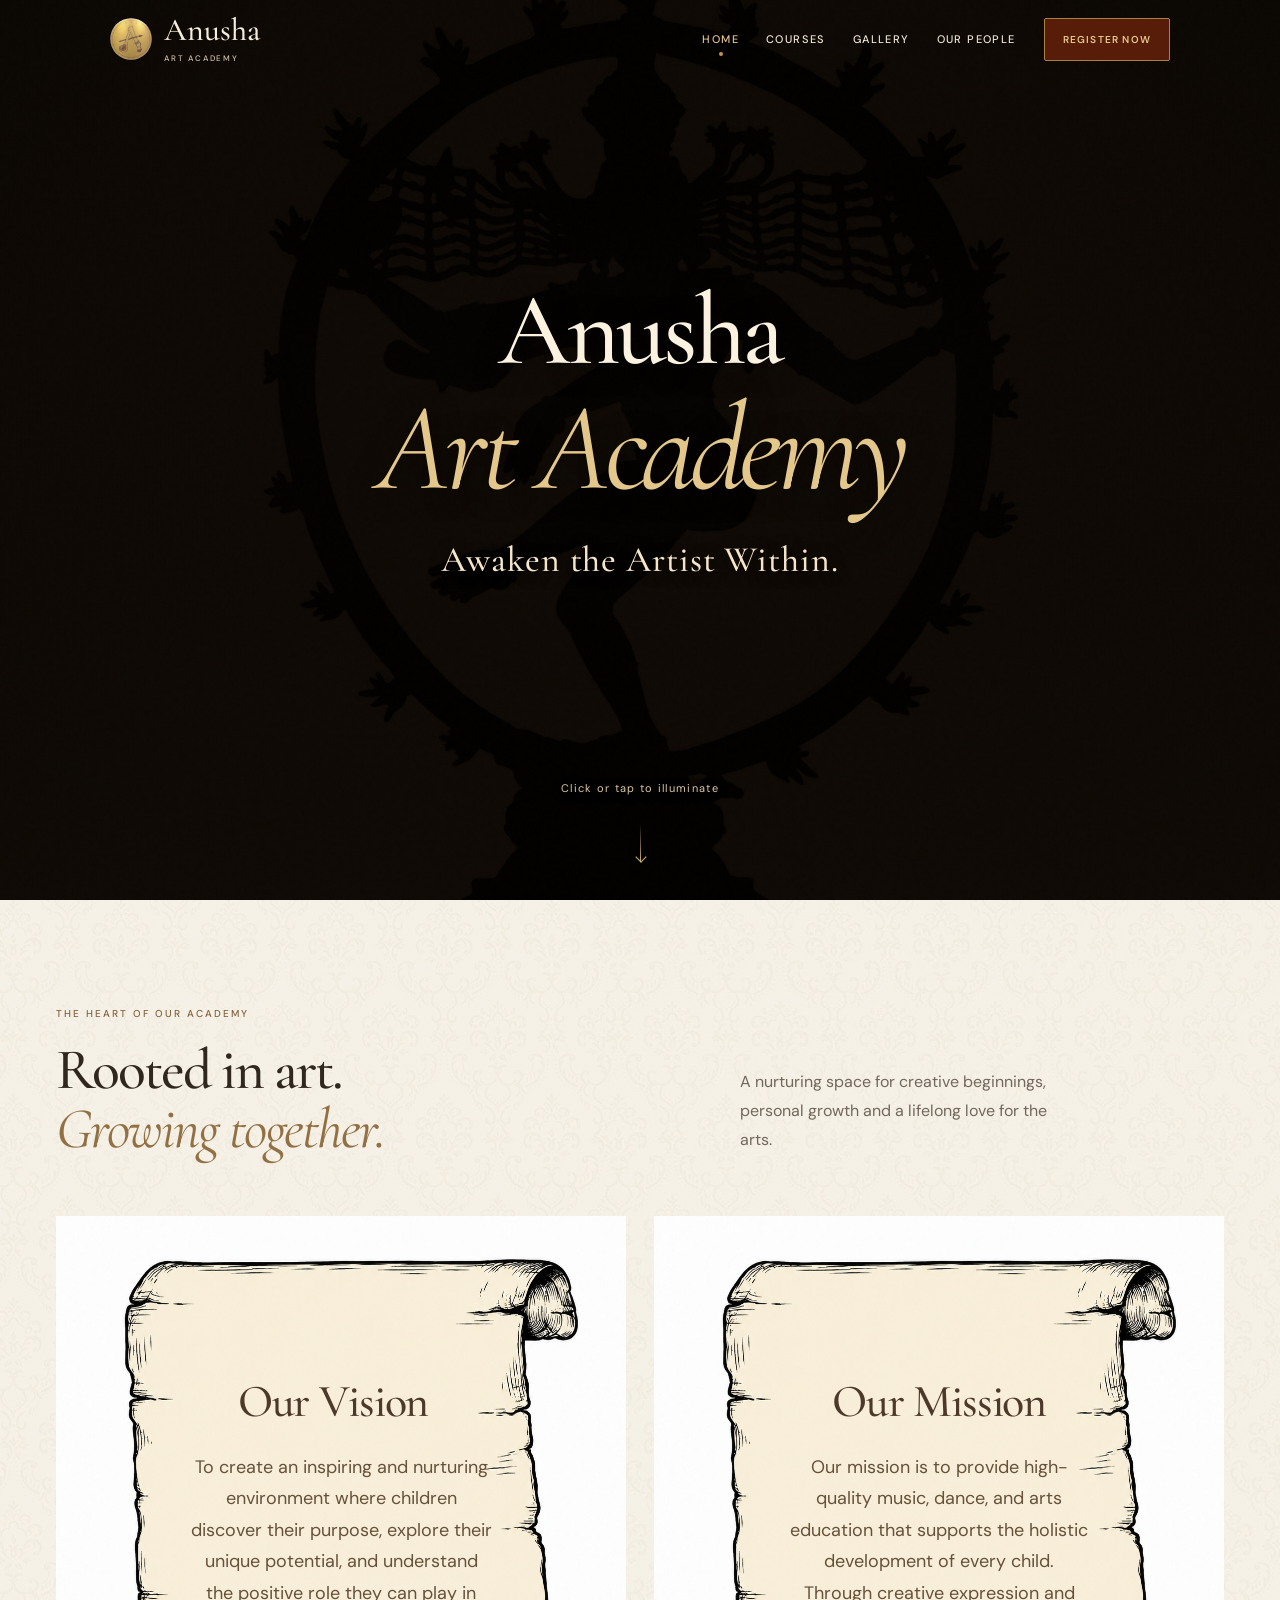
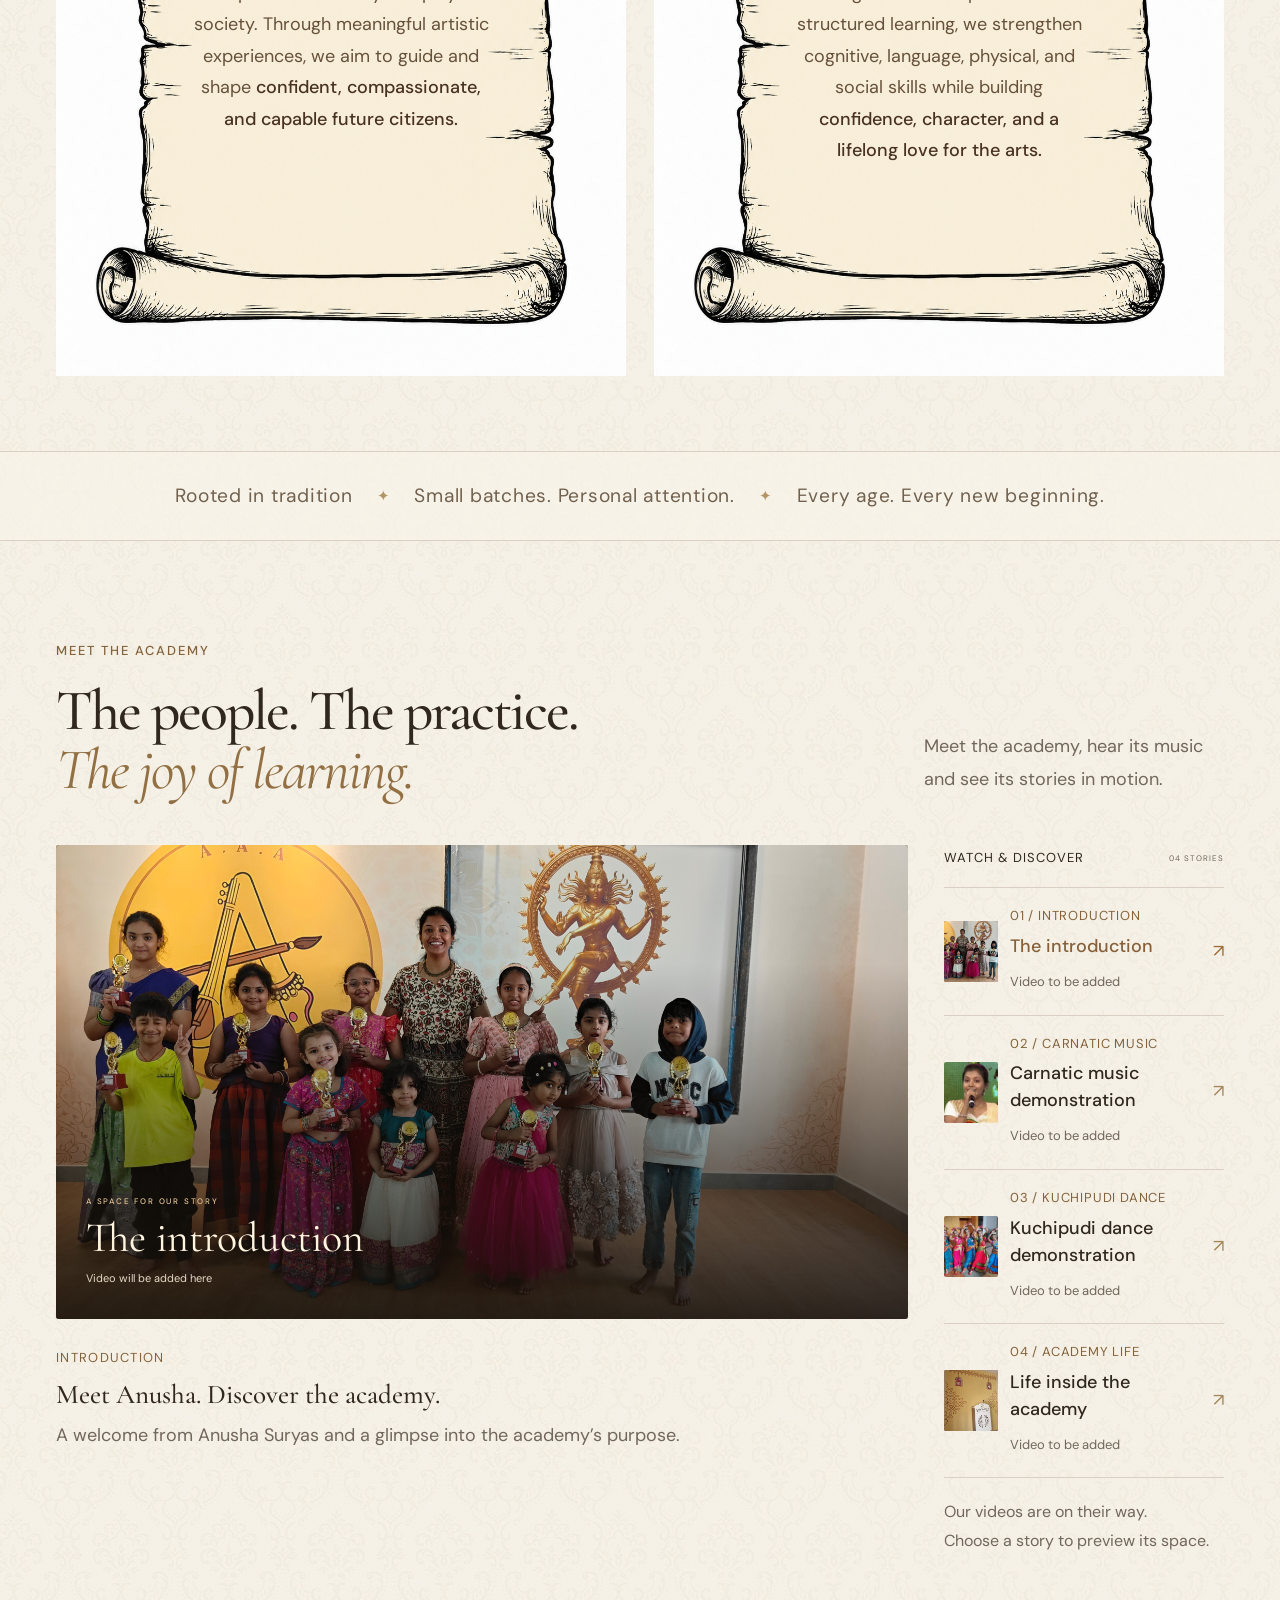
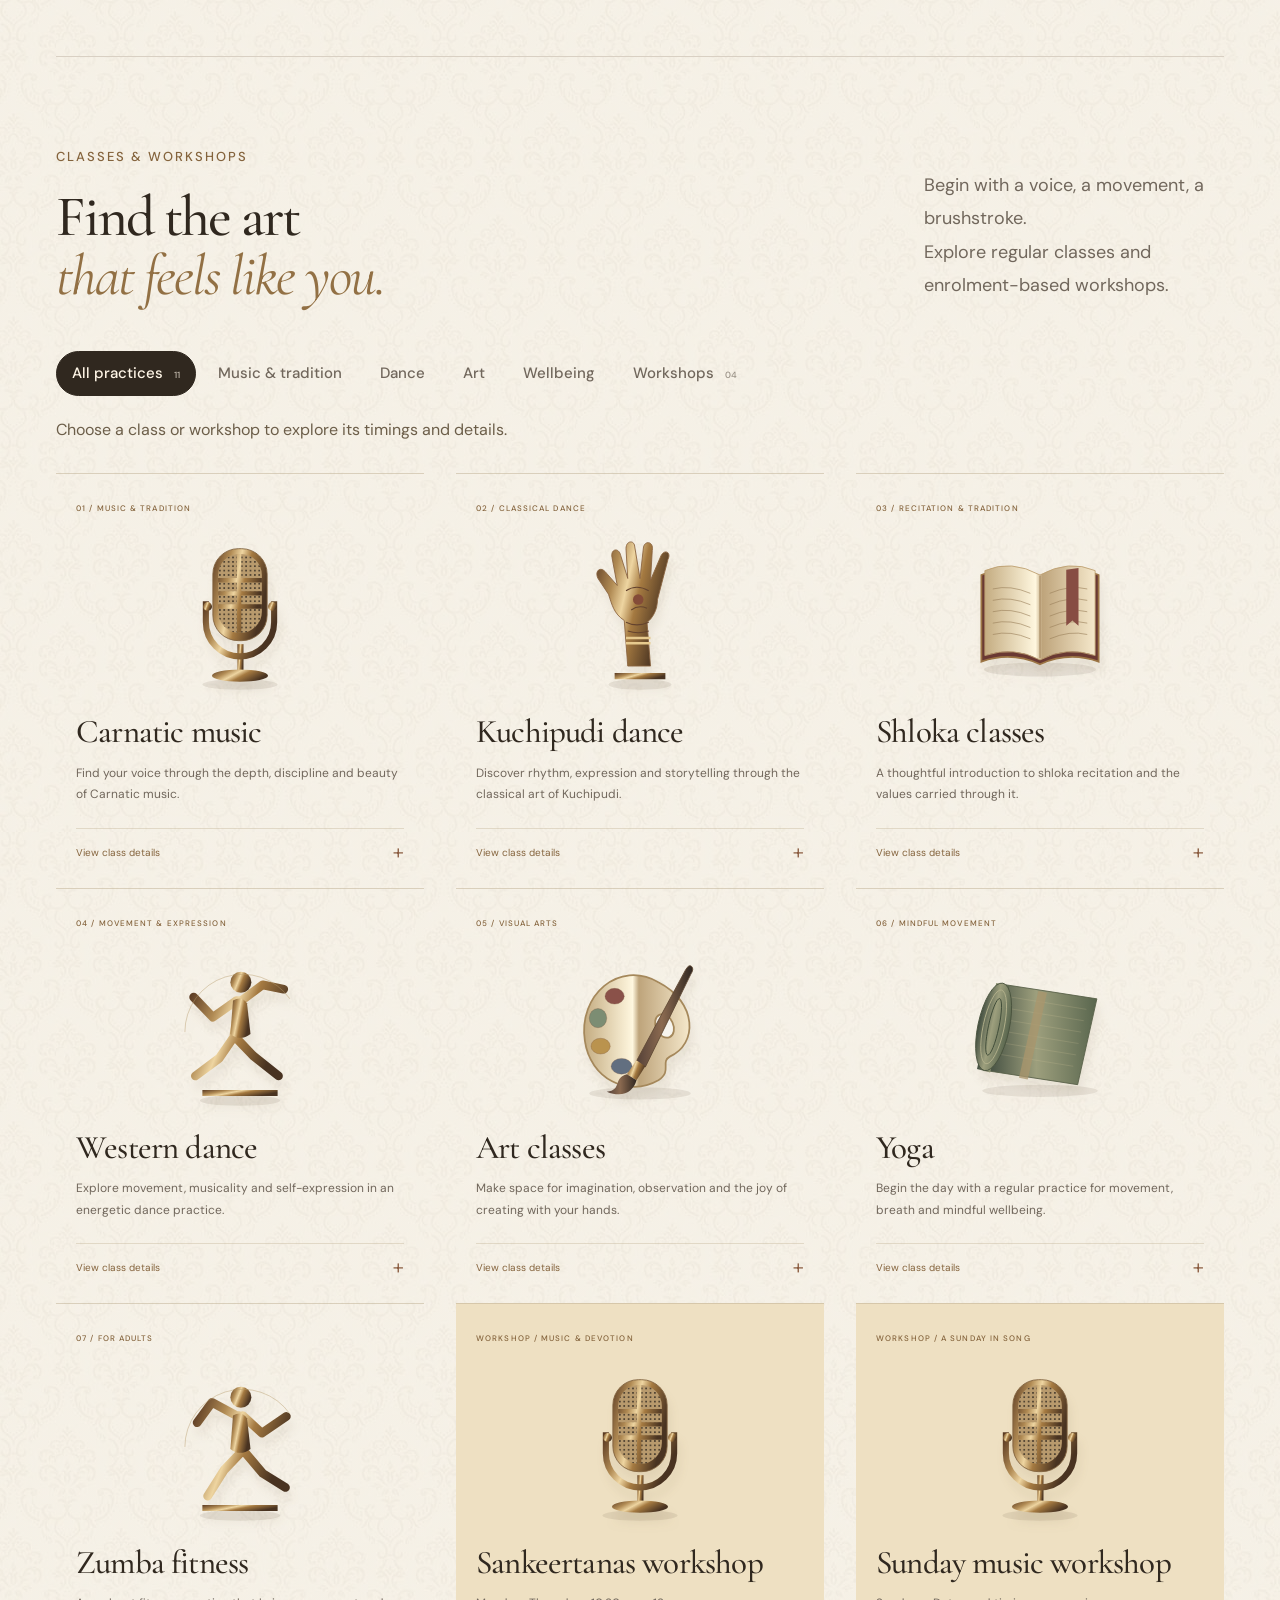
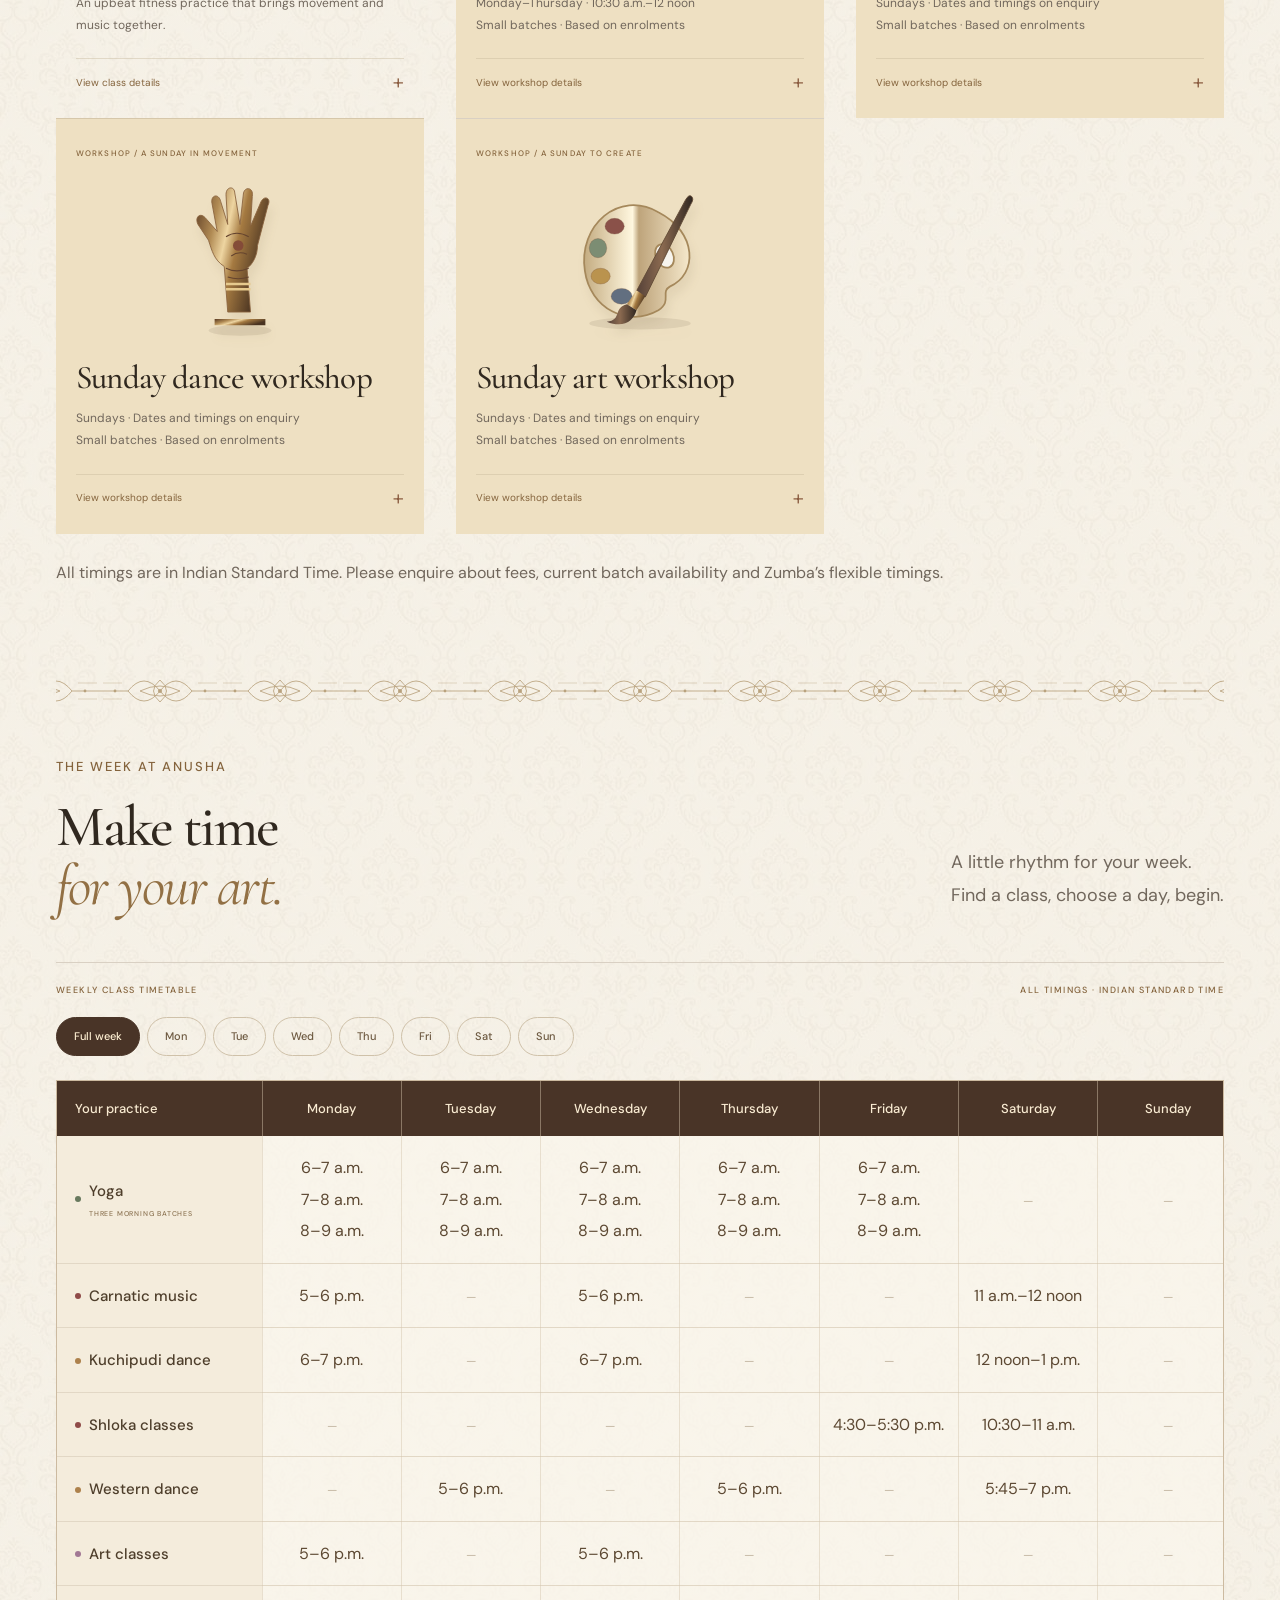
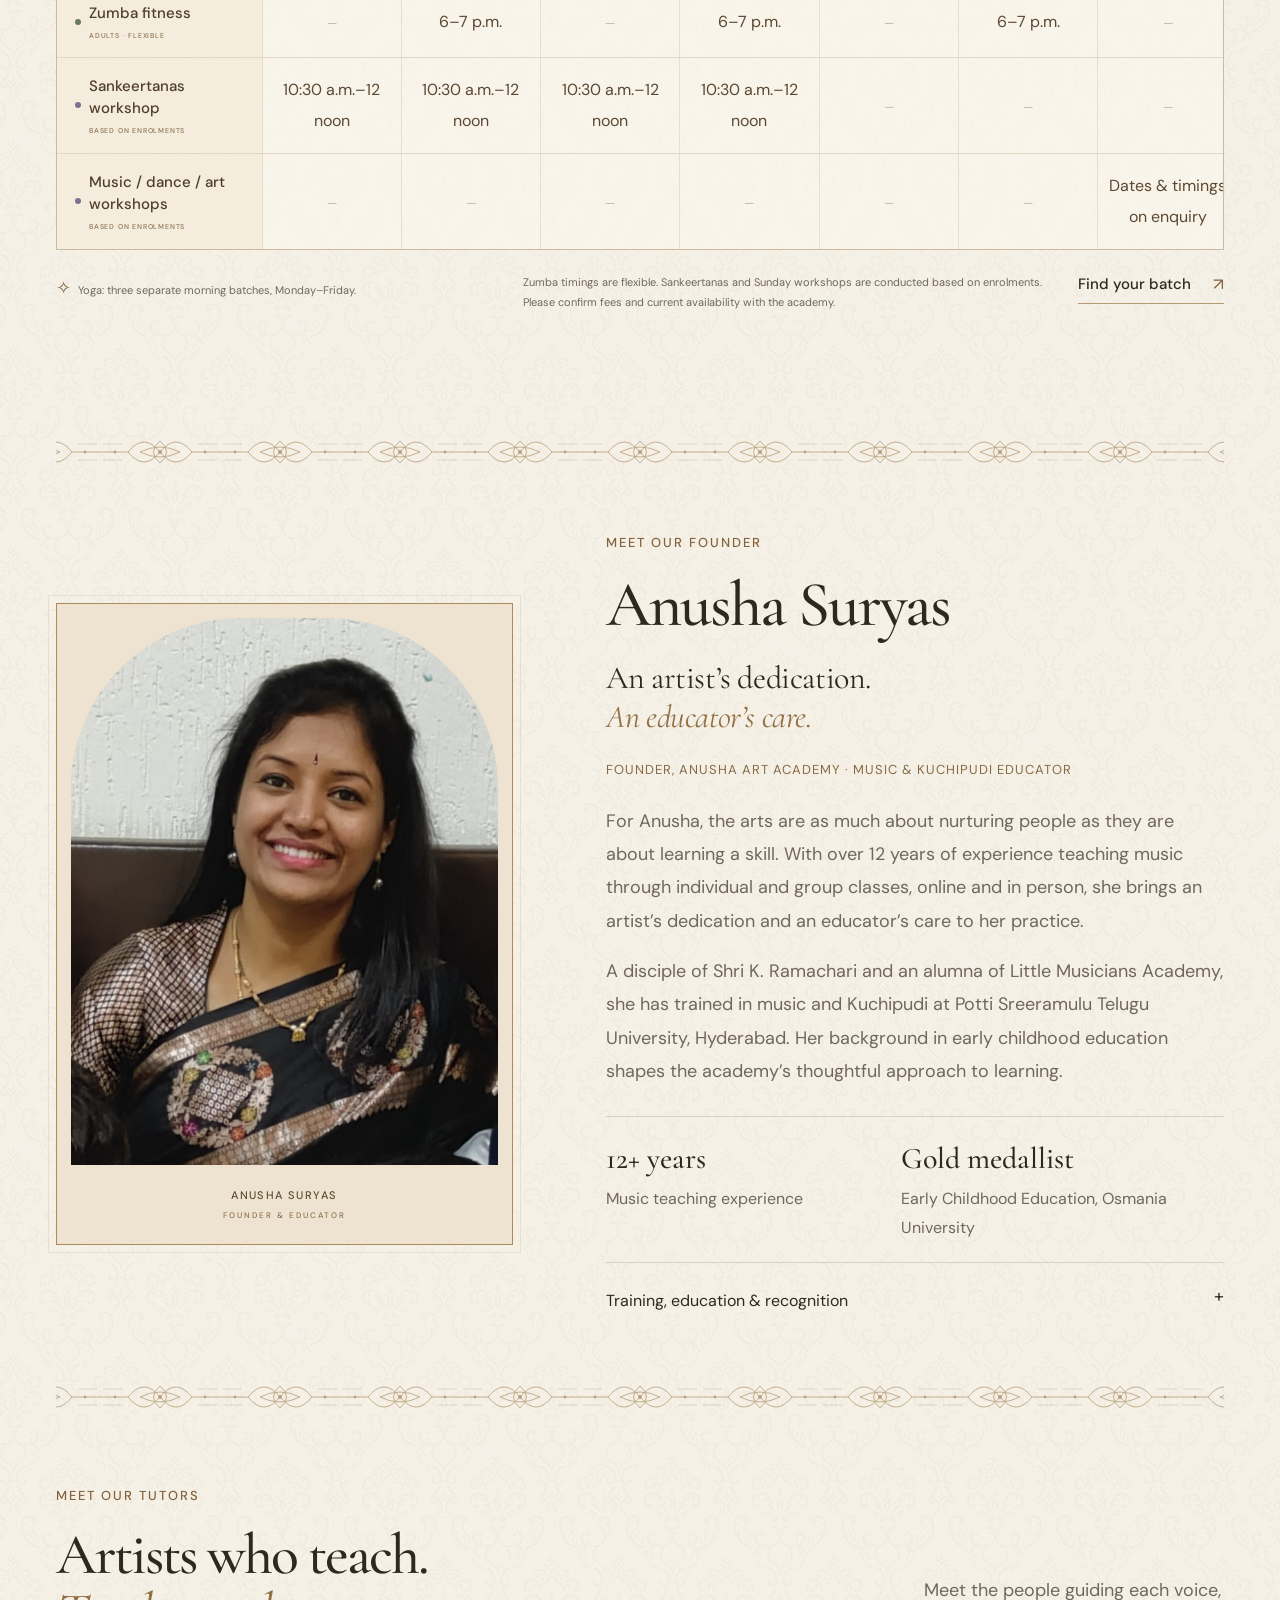
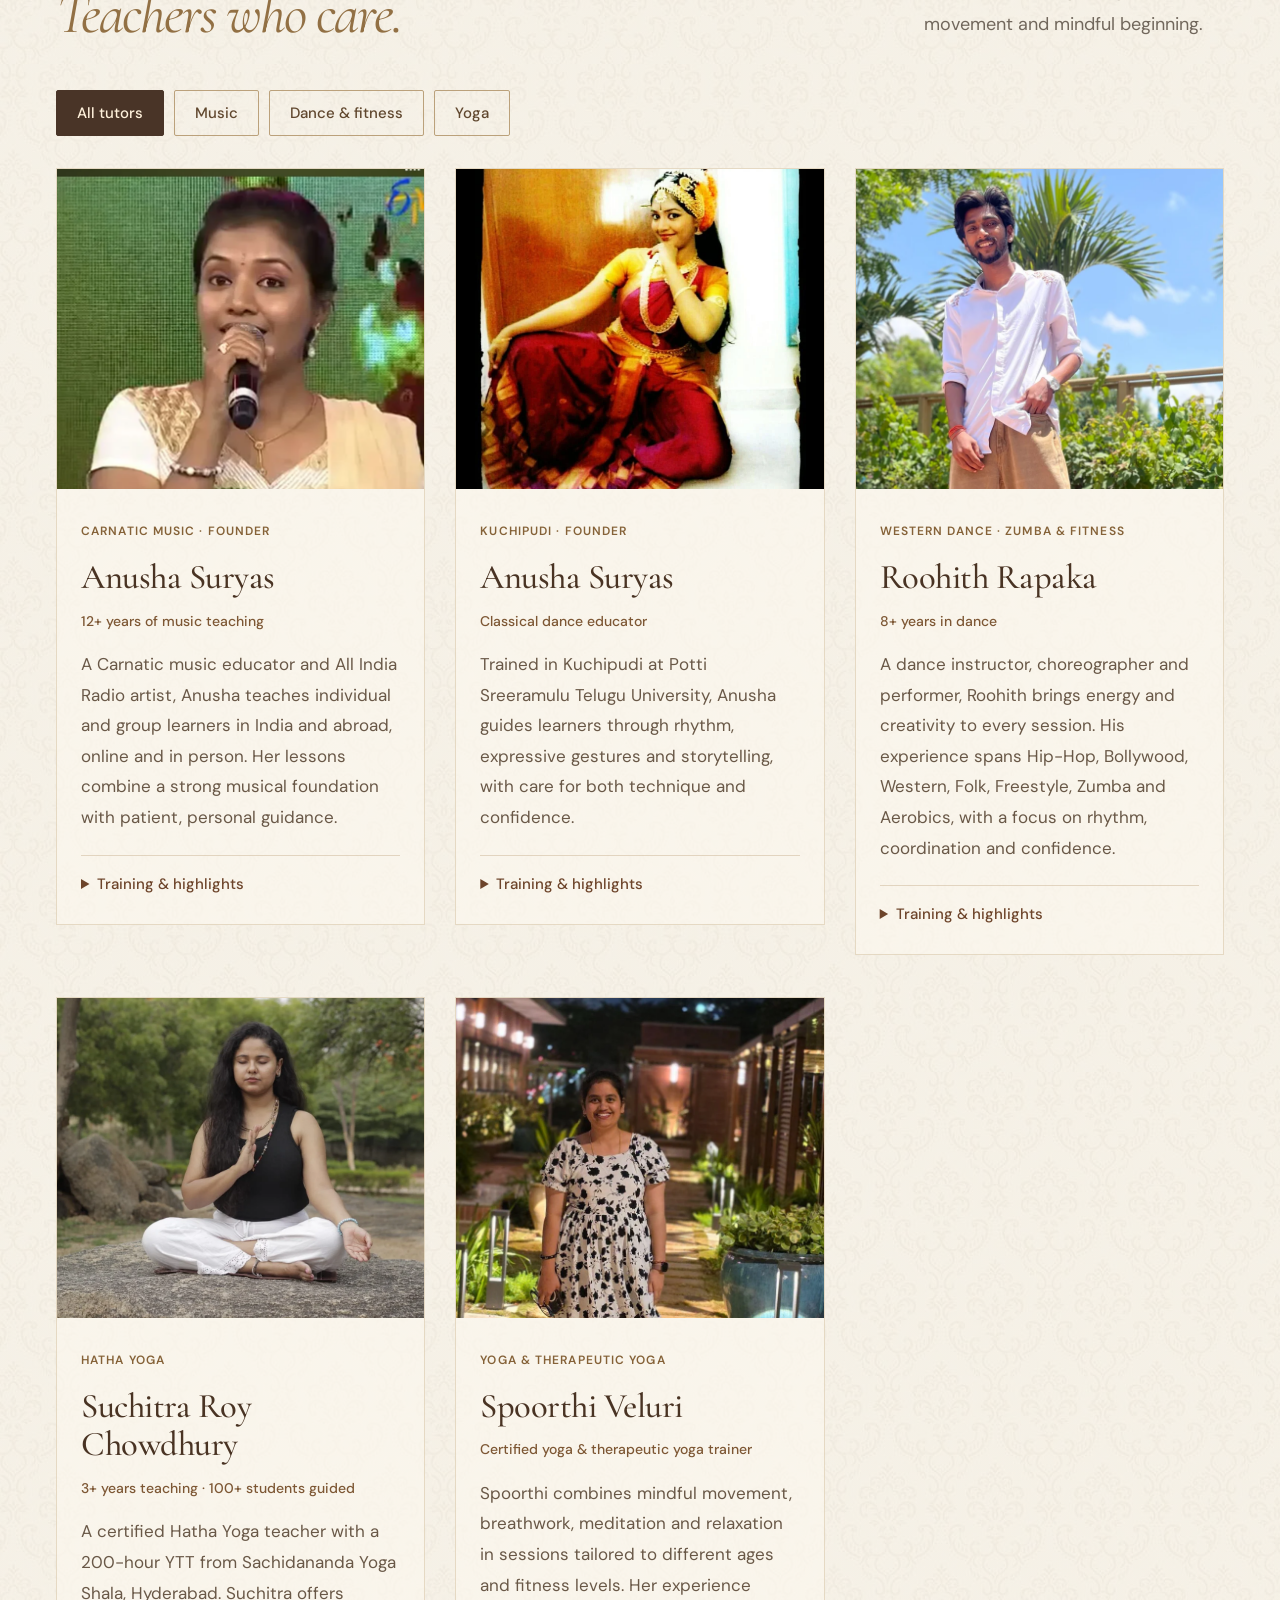
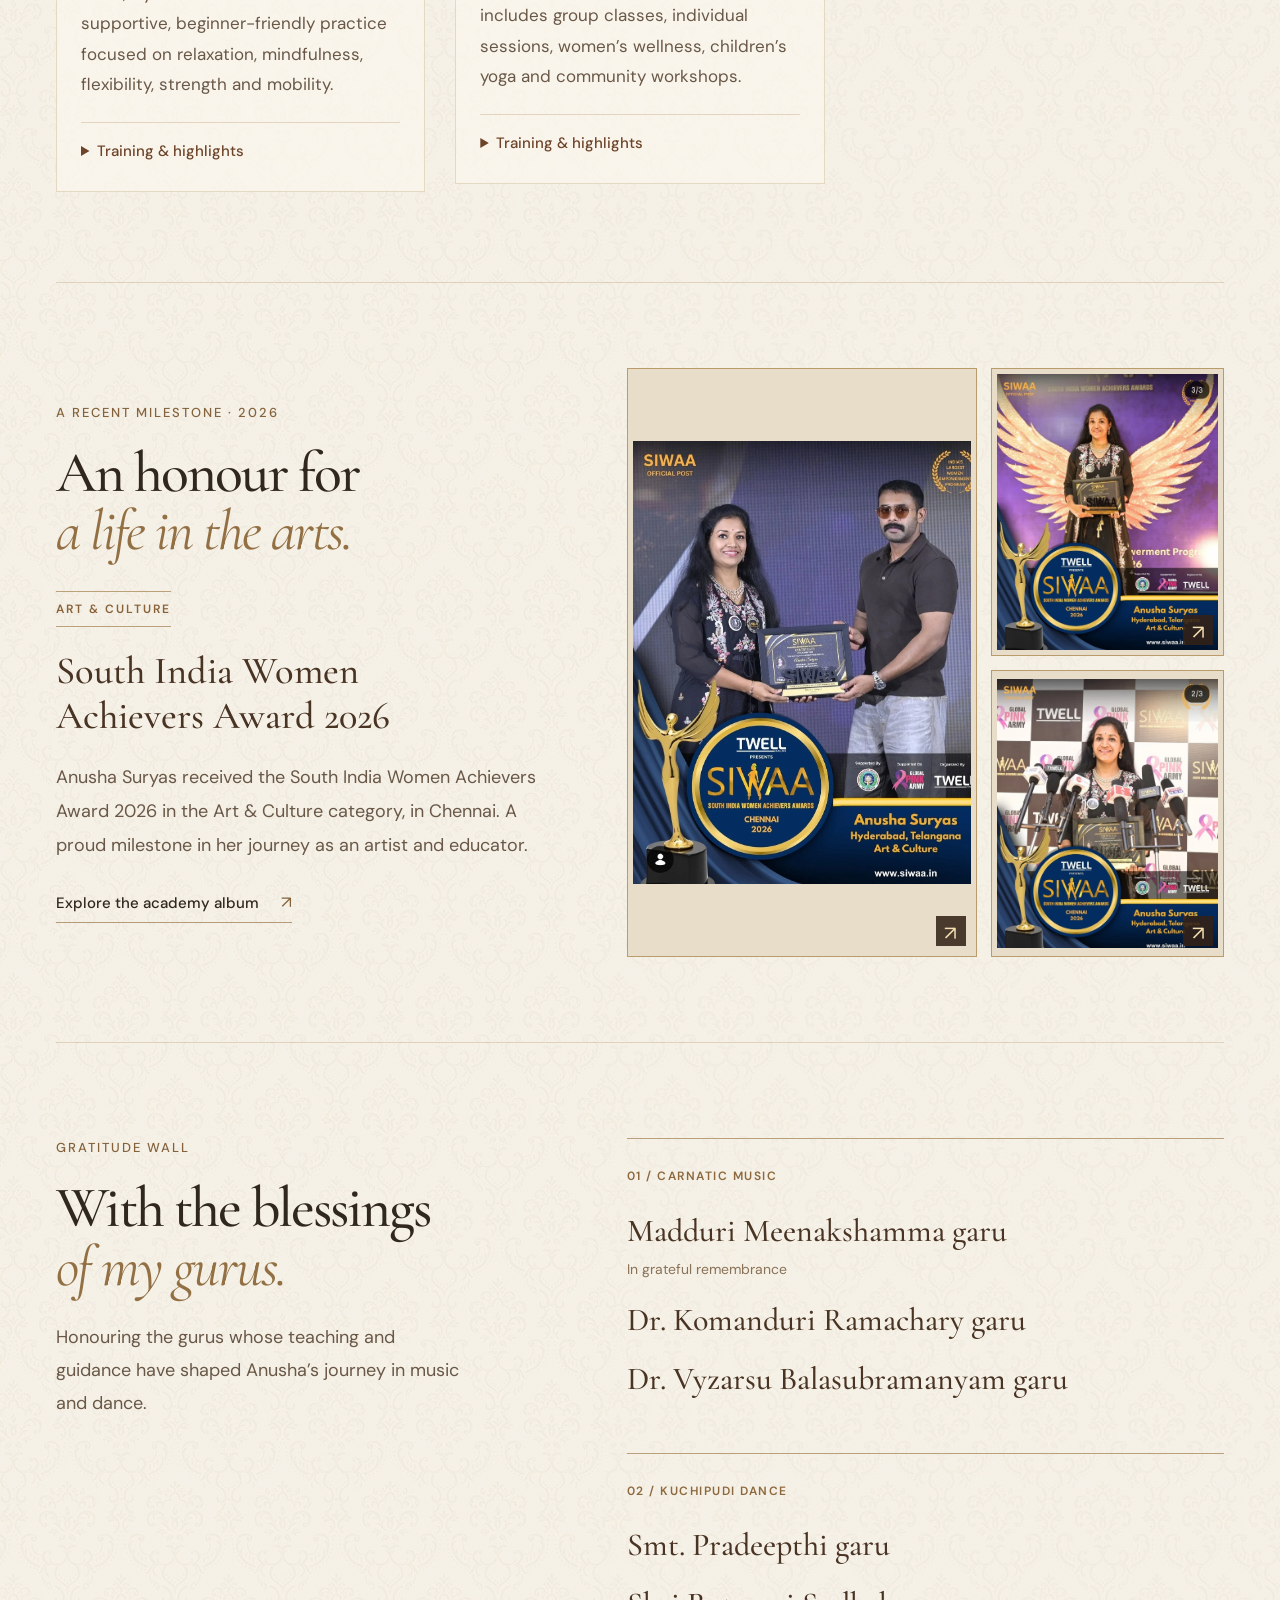
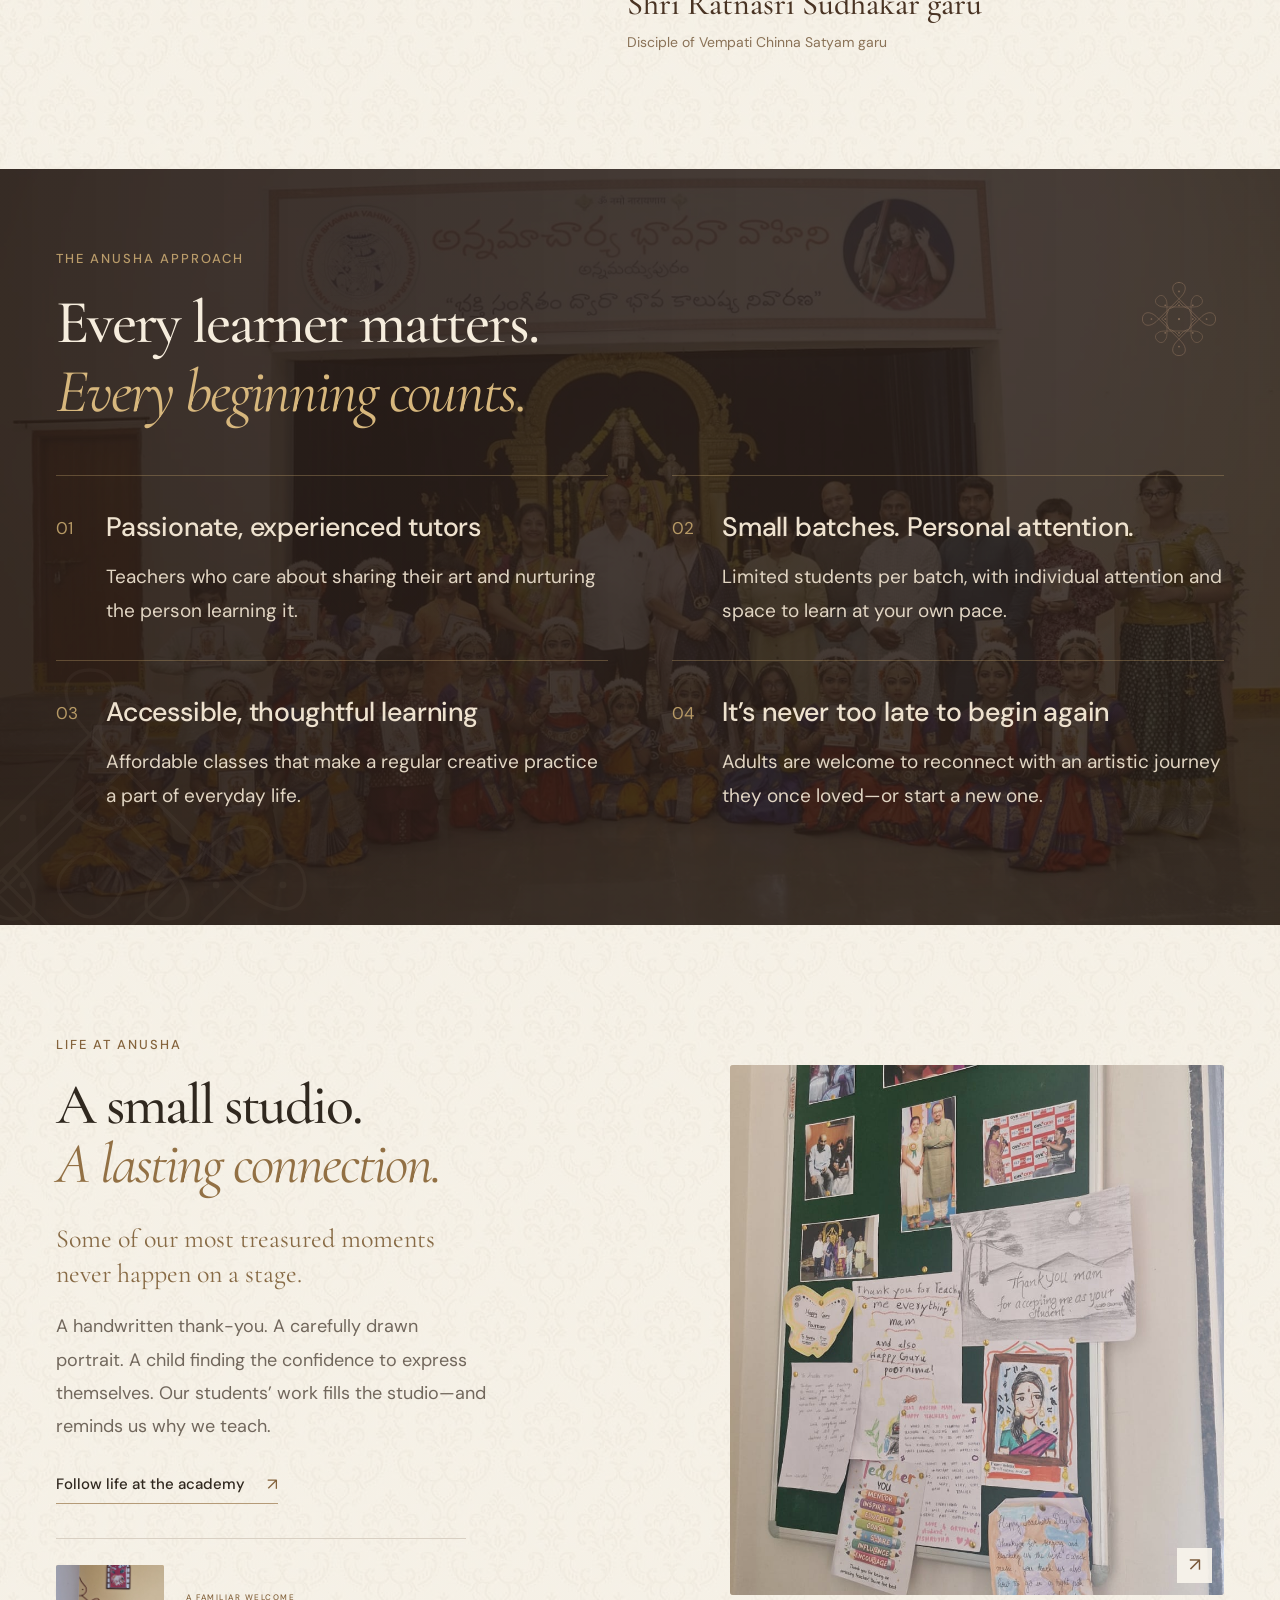
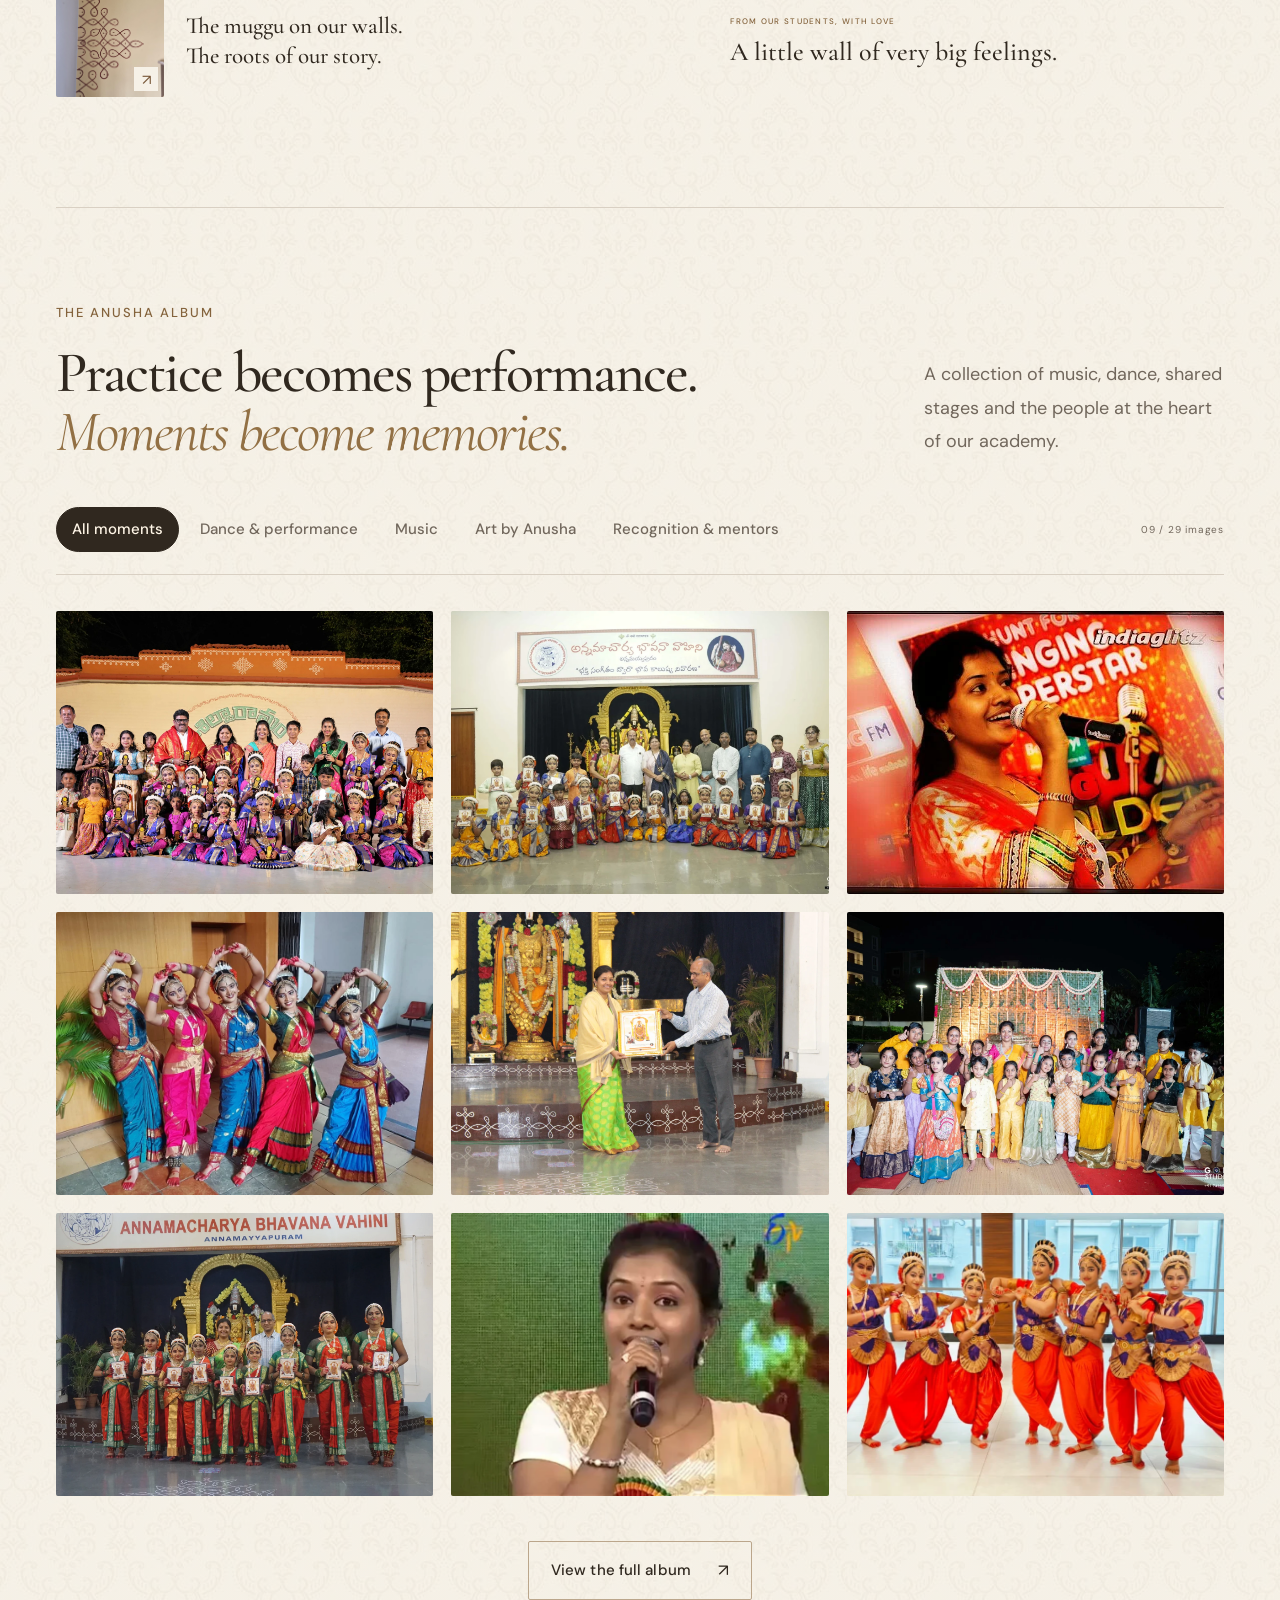
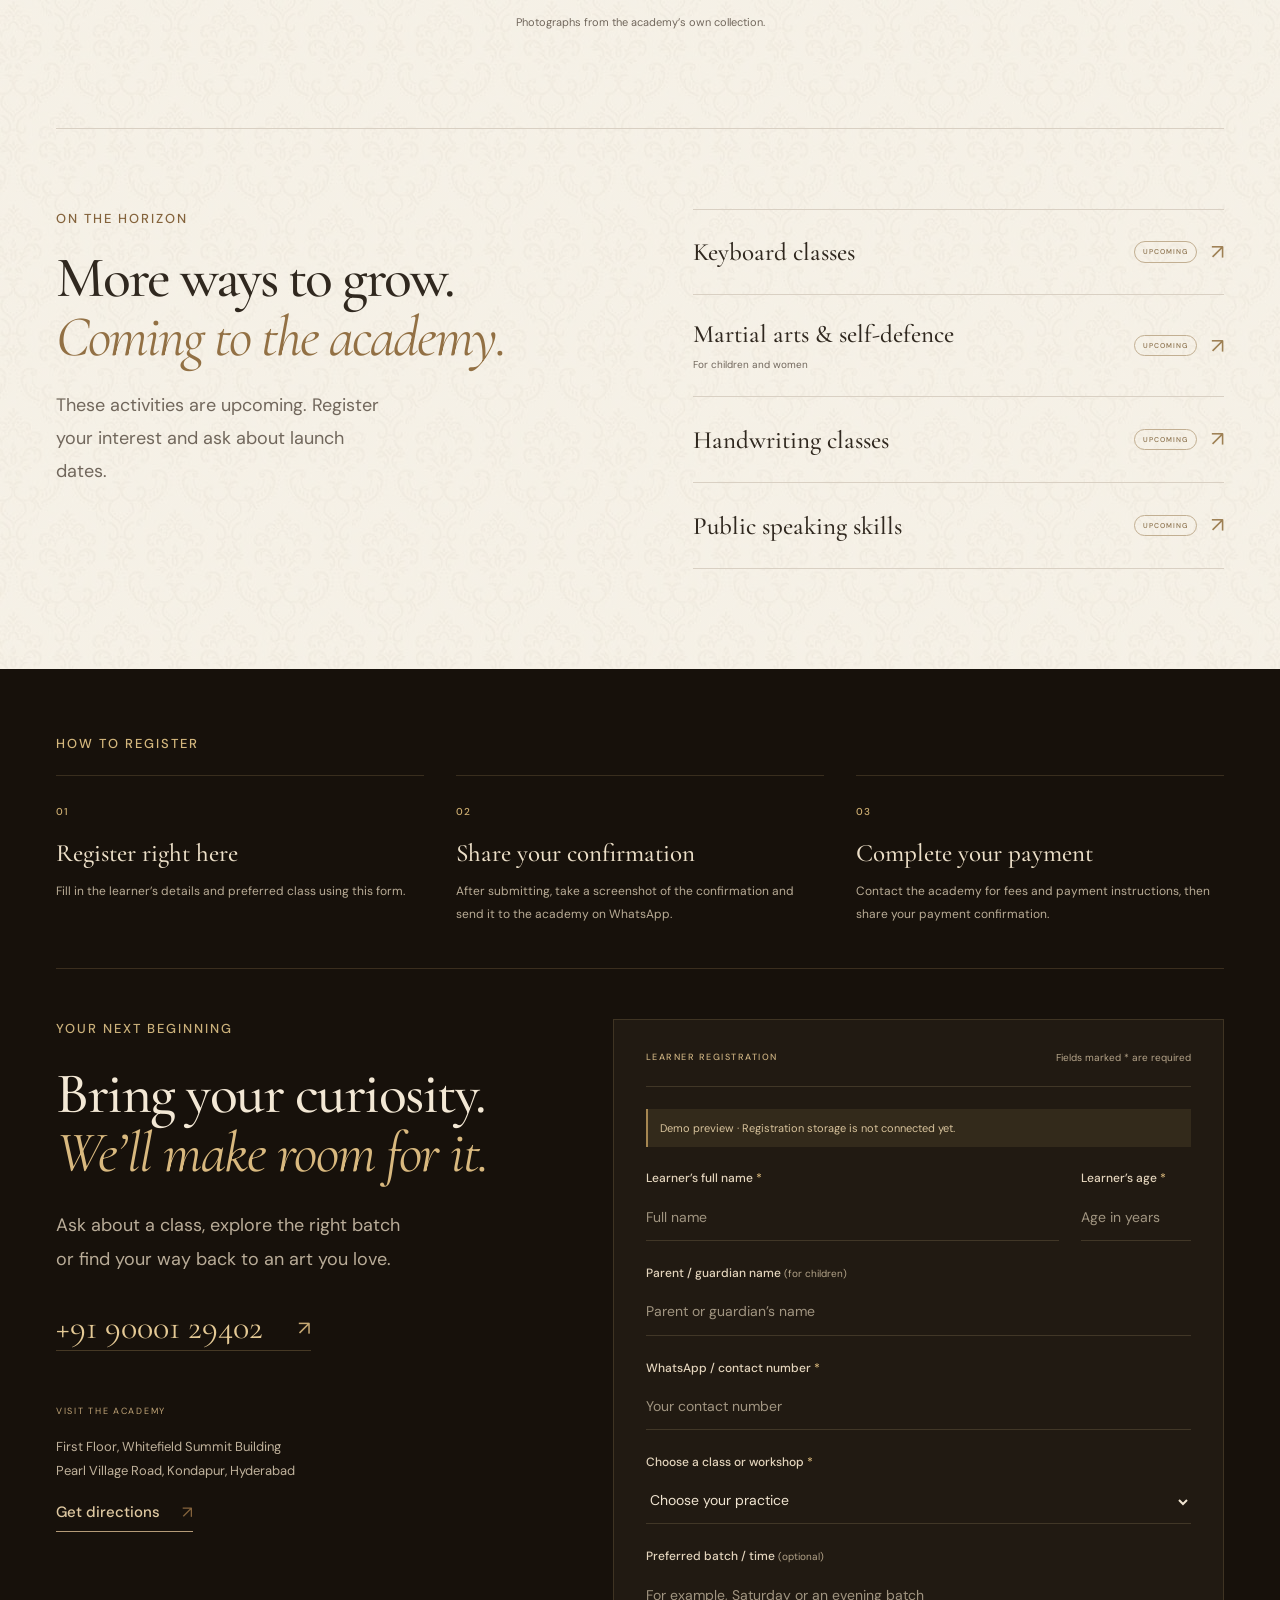
==== index.html @ 299460ee "Add tutor profiles, 2026 recognition and gratitude wall" ====
<!doctype html>
<html lang="en">
<head>
<meta charset="utf-8">
<meta name="viewport" content="width=device-width,initial-scale=1">
<meta name="theme-color" content="#f6f0e3">
<title>Anusha Art Academy | Music, Dance & Art in Kondapur</title>
<meta name="description" content="A nurturing home for Carnatic music, Kuchipudi, art, shlokas, dance and wellbeing in Kondapur, Hyderabad. Explore class timings and meet founder Anusha Suryas.">
<link rel="icon" href="shared-assets/academy-logo.svg">
<link rel="preconnect" href="https://fonts.googleapis.com">
<link rel="preconnect" href="https://fonts.gstatic.com" crossorigin>
<link href="https://fonts.googleapis.com/css2?family=Cormorant+Garamond:ital,wght@0,400;0,500;0,600;0,700;1,400;1,500&family=DM+Sans:wght@400;500;600;700&display=swap" rel="stylesheet">
<link rel="stylesheet" href="styles.css">
<link rel="stylesheet" href="experience.css?v=album-film">
<script src="media.js?v=contemporary-1" defer>
</script>
<script src="experience.js?v=awards-2" defer>
</script>
<link rel="stylesheet" href="sculptures.css?v=inside-objects">
<script src="objects.js?v=elements-3" defer>
</script>
<script src="app.js?v=registration-only-4" defer>
</script>
<link rel="stylesheet" href="atelier.css?v=heritage-1">
<link rel="stylesheet" href="roots.css?v=studio-identity-2">
<link rel="stylesheet" href="photographic.css?v=board-lettering-1">
<link rel="stylesheet" href="deepa-hero.css?v=larger-tagline-4">
<script src="deepa-hero.js?v=click-reveal-3" defer></script>
<link rel="stylesheet" href="contemporary.css?v=2">
<script src="contemporary.js?v=1" defer></script>
<link rel="stylesheet" href="practice-panel.css?v=4">
<script src="practice-panel.js?v=registration-only-5" defer></script>
<link rel="stylesheet" href="element-cards.css?v=1">
<link rel="stylesheet" href="navigation.css?v=1">
<script src="navigation.js?v=1" defer></script>
<link rel="stylesheet" href="shaped-details.css?v=demo3-colours-2">
<link rel="stylesheet" href="faq-contact.css?v=1">
<script src="faq-contact.js?v=1" defer></script>
<link rel="stylesheet" href="client-revisions.css?v=scroll-spacing-2">
<script src="academy-content.js?v=tutors-6" defer></script>
<script src="client-revisions.js?v=tutors-3" defer></script>
<link rel="stylesheet" href="timetable.css?v=1">
<script src="timetable.js?v=1" defer></script>
<link rel="stylesheet" href="registration.css?v=custom-restored-4">
<script src="registration.js?v=custom-restored-4" defer></script>
<link rel="stylesheet" href="readability.css?v=1">
<link rel="stylesheet" href="workshop-scroll.css?v=brand-2">
<script src="workshop-scroll.js?v=1" defer></script>
<link rel="stylesheet" href="people.css?v=tutors-1">
<script src="people.js?v=tutors-1" defer></script>
</head>
<body class="contemporary">
<a class="skip" href="#main">Skip to content</a>

<div class="academy-navigation">

<header class="header">
<a class="brand" href="#home" aria-label="Anusha Art Academy home">
<img src="shared-assets/academy-logo.svg" alt="" width="47" height="47">
<span>Anusha<small>ART ACADEMY</small>
</span>
</a>
<nav id="navigation" aria-label="Main navigation">
<a class="nav-home" href="#home" aria-current="page">Home</a>
<a href="#classes">Courses</a>
<a href="#album">Gallery</a>
<a href="#founder">Our people</a>
</nav>
<a href="#registration" class="button small">Register now
</a>
<button class="menu-toggle" type="button" aria-label="Open menu" aria-controls="navigation" aria-expanded="false">
<span>
</span>
<span>
</span>
</button>
</header>
</div>
<main id="main">
<section class="deepa-hero" id="home" aria-labelledby="hero-title">
  <picture class="deepa-setting" aria-hidden="true"><source media="(max-width:760px)" srcset="assets/deepa/mandapam-960.webp"><img src="assets/deepa/mandapam-1672.webp" width="1672" height="941" alt="" fetchpriority="high" decoding="async"></picture>
  <div class="deepa-setting-shade" aria-hidden="true"></div>
  <div class="deepa-art" tabindex="0" role="button" aria-pressed="false" aria-label="Illuminate the Nataraja sculpture" aria-describedby="deepa-keyboard">
    <img class="deepa-bronze deepa-silhouette" src="assets/deepa/nataraja-1080.webp" srcset="assets/deepa/nataraja-640.webp 640w, assets/deepa/nataraja-1080.webp 1080w" sizes="(max-width:760px) 100vw, 65vw" width="1080" height="1440" alt="" decoding="async">
    <div class="deepa-ambient" aria-hidden="true"></div>
    <div class="deepa-lit" aria-hidden="true"><img class="deepa-bronze" src="assets/deepa/nataraja-1080.webp" srcset="assets/deepa/nataraja-640.webp 640w, assets/deepa/nataraja-1080.webp 1080w" sizes="(max-width:760px) 100vw, 65vw" width="1080" height="1440" alt="" decoding="async"></div>
  </div>
  <div class="deepa-titlewrap"><div class="deepa-titlecopy"><h1 id="hero-title"><span>Anusha</span><em>Art Academy</em></h1><p class="deepa-tagline">Awaken the Artist Within.</p></div></div>
  <p class="deepa-discover">Click or tap to illuminate</p>
  <a class="deepa-scroll" href="#purpose" aria-label="Scroll to our vision and mission"><span aria-hidden="true"></span></a>
  <p class="deepa-sr" id="deepa-keyboard">Click or tap the sculpture to illuminate it with a diya. Then move your pointer to explore. Keyboard: press Enter or Space to illuminate, use the arrow keys to move the light, and Escape to dim it.</p>
  <div class="deepa-diya" aria-hidden="true">
    <span class="deepa-flame-glow"></span>
    <svg viewBox="0 0 64 64" fill="none" xmlns="http://www.w3.org/2000/svg">
      <defs>
        <linearGradient id="deepa-brass" x1="12" y1="36" x2="45" y2="60" gradientUnits="userSpaceOnUse"><stop stop-color="#f4d48c"/><stop offset=".36" stop-color="#b8843e"/><stop offset=".65" stop-color="#e2b769"/><stop offset="1" stop-color="#70441d"/></linearGradient>
        <radialGradient id="deepa-flame" cx=".5" cy=".8" r=".8"><stop stop-color="#fff9d3"/><stop offset=".4" stop-color="#ffdb7b"/><stop offset="1" stop-color="#c46b20"/></radialGradient>
      </defs>
      <g class="deepa-flame"><path d="M32 3C34 12 41 17 39 24C37 32 27 33 24 25C21 18 29 11 32 3Z" fill="url(#deepa-flame)"/><path d="M32 16C32 21 36 23 34 27C32 31 28 29 28 26C28 23 31 20 32 16Z" fill="#fff8d8"/></g>
      <path d="M32 30L31 37" stroke="#e6ca8f" stroke-width="2" stroke-linecap="round"/>
      <path d="M10 37Q29 43 52 36Q49 51 34 54Q17 53 10 37Z" fill="url(#deepa-brass)" stroke="#d4af67" stroke-width=".8"/>
      <path d="M10 37Q28 32 52 36Q34 42 10 37Z" fill="#71471f" stroke="#e6c582" stroke-width="1.2"/>
      <path d="M23 55Q32 57 41 55L43 58H21L23 55Z" fill="url(#deepa-brass)"/>
    </svg>
  </div>
</section>

<section class="deepa-purpose" id="purpose" aria-label="Our vision and mission">
  <div class="deepa-purpose-intro"><p class="eyebrow">THE HEART OF OUR ACADEMY</p><h2>Rooted in art.<br><em>Growing together.</em></h2><p class="purpose-introduction">A nurturing space for creative beginnings, personal growth and a lifelong love for the arts.</p></div>
  <div class="deepa-purpose-grid manuscript-pair">
    <article>
      <div class="deepa-purpose-label"><span aria-hidden="true">01</span><h2>Our Vision</h2></div>
      <p>To create an inspiring and nurturing environment where children discover their purpose, explore their unique potential, and understand the positive role they can play in society. Through meaningful artistic experiences, we aim to guide and shape <strong>confident, compassionate, and capable future citizens.</strong></p>
    </article>
    <article>
      <div class="deepa-purpose-label"><span aria-hidden="true">02</span><h2>Our Mission</h2></div>
      <p>Our mission is to provide high-quality music, dance, and arts education that supports the holistic development of every child. Through creative expression and structured learning, we strengthen cognitive, language, physical, and social skills while building <strong>confidence, character, and a lifelong love for the arts.</strong></p>
    </article>
  </div>
  <div class="deepa-purpose-finish" aria-hidden="true"><span></span><svg viewBox="0 0 48 48" fill="none"><path d="M24 5C37 16 37 32 24 43C11 32 11 16 24 5ZM5 24C16 11 32 11 43 24C32 37 16 37 5 24Z" stroke="currentColor"/><circle cx="24" cy="24" r="3" fill="currentColor"/></svg><span></span></div>
</section>
<div class="academy-promise">
<span>Rooted in tradition</span>
<i aria-hidden="true">✦</i>
<span>Small batches. Personal attention.</span>
<i aria-hidden="true">✦</i>
<span>Every age. Every new beginning.</span>
</div>
<section class="films section" id="films" aria-labelledby="films-title">
<div class="section-heading">
<div>
<p class="eyebrow">MEET THE ACADEMY</p>
<h2 id="films-title">The people. The practice.<br>
<em>The joy of learning.</em>
</h2>
</div>
<p>Meet the academy, hear its music and see its stories in motion.</p>
</div>
<div class="film-theatre">
<div class="film-main">
<div class="film-stage">
<img id="film-poster" src="assets/album/dasara-workshop.jpg" alt="Academy performers, used as the introduction video placeholder">
<div class="film-wash">
</div>
<div class="film-placeholder" id="film-placeholder">
<span class="reserved-play" aria-hidden="true">▷</span>
<p class="eyebrow">A SPACE FOR OUR STORY</p>
<h3 id="film-placeholder-title">The introduction</h3>
<span class="film-coming">Video will be added here</span>
</div>
<video id="academy-video" controls playsinline preload="none" hidden>
</video>
<iframe id="academy-embed" title="Academy video" allow="autoplay; fullscreen; picture-in-picture" allowfullscreen hidden>
</iframe>
</div>
<div class="film-caption" aria-live="polite">
<span id="film-category">INTRODUCTION</span>
<div>
<h3 id="film-title">Meet Anusha. Discover the academy.</h3>
<p id="film-subtitle">A welcome from Anusha Suryas and a glimpse into the academy’s purpose.</p>
</div>
</div>
</div>
<aside class="film-playlist" aria-label="Choose an academy video">
<div class="playlist-title">
<span>WATCH & DISCOVER</span>
<small>04 STORIES</small>
</div>
<div id="film-list">
</div>
<p class="film-note">Our videos are on their way.<br>Choose a story to preview its space.</p>
</aside>
</div>
</section>
<section class="section classes" id="classes">
<div class="section-heading">
<div>
<p class="eyebrow">CLASSES & WORKSHOPS</p>
<h2>Find the art<br>
<em>that feels like you.</em>
</h2>
</div>
<p>Begin with a voice, a movement, a brushstroke.<br>Explore regular classes and enrolment-based workshops.</p>
</div>
<div class="class-filters" role="group" aria-label="Filter classes">
<button type="button" data-filter="all" aria-pressed="true">All practices <small>11</small>
</button>
<button type="button" data-filter="music" aria-pressed="false">Music & tradition</button>
<button type="button" data-filter="dance" aria-pressed="false">Dance</button>
<button type="button" data-filter="art" aria-pressed="false">Art</button>
<button type="button" data-filter="wellbeing" aria-pressed="false">Wellbeing</button>
<button type="button" id="workshops" data-filter="workshop" aria-pressed="false">Workshops <small>04</small>
</button>
</div>
<p id="class-count" class="sr-only" aria-live="polite">Showing 7 classes and 4 workshop options.</p>
<p class="class-interaction-note">
<span aria-hidden="true">↗</span> Choose a class or workshop to explore its timings and details.</p>
<div class="practice-workspace" id="practice-workspace">
<div id="class-list" class="class-list"></div>
<dialog class="practice-panel" id="practice-panel" aria-labelledby="practice-title">
  <div class="practice-panel-bar"><span>YOUR NEXT BEGINNING</span><button type="button" class="practice-close" aria-label="Close class details"><span aria-hidden="true">×</span></button></div>
  <div id="practice-content"></div>
</dialog>
</div>
<p class="class-note">All timings are in Indian Standard Time. Please enquire about fees, current batch availability and Zumba’s flexible timings.</p>
</section>

<section class="timetable section heritage-frame" id="timetable" aria-labelledby="timetable-title"><div class="section-heading"><div><p class="eyebrow">THE WEEK AT ANUSHA</p><h2 id="timetable-title">Make time<br><em>for your art.</em></h2></div><p>A little rhythm for your week.<br>Find a class, choose a day, begin.</p></div><div class="timetable-meta"><span>WEEKLY CLASS TIMETABLE</span><span>ALL TIMINGS · INDIAN STANDARD TIME</span></div><div class="timetable-days" role="group" aria-label="Choose a day"><button type="button" data-day="all" aria-pressed="true">Full week</button><button type="button" data-day="0" aria-pressed="false">Mon</button><button type="button" data-day="1" aria-pressed="false">Tue</button><button type="button" data-day="2" aria-pressed="false">Wed</button><button type="button" data-day="3" aria-pressed="false">Thu</button><button type="button" data-day="4" aria-pressed="false">Fri</button><button type="button" data-day="5" aria-pressed="false">Sat</button><button type="button" data-day="6" aria-pressed="false">Sun</button></div><div class="timetable-scroll" tabindex="0" role="region" aria-label="Weekly timetable, scroll horizontally on smaller screens"><table class="week-table"><caption class="sr-only">Anusha Art Academy weekly class schedule. Fees and current batch availability are available on enquiry.</caption><thead><tr><th scope="col">Your practice</th><th scope="col">Monday</th><th scope="col">Tuesday</th><th scope="col">Wednesday</th><th scope="col">Thursday</th><th scope="col">Friday</th><th scope="col">Saturday</th><th scope="col">Sunday</th></tr></thead><tbody id="week-table-body"></tbody></table></div><div id="day-agenda" class="day-agenda" hidden aria-live="polite"></div><div class="timetable-notes"><p><span aria-hidden="true">✧</span> Yoga: three separate morning batches, Monday–Friday.</p><p>Zumba timings are flexible. Sankeertanas and Sunday workshops are conducted based on enrolments. Please confirm fees and current availability with the academy.</p><a class="text-link" href="#registration">Find your batch <span aria-hidden="true">↗</span></a></div></section>
<section class="founder section heritage-frame" id="founder" aria-labelledby="founder-title">
<div class="founder-photo">
<div class="photo-arch">
<img src="assets/anusha-suryas.jpg" alt="Anusha Suryas, founder of Anusha Art Academy" loading="lazy" width="665" height="850">
</div>
<span class="founder-portrait-label">ANUSHA SURYAS <span>FOUNDER & EDUCATOR</span></span>
</div>
<div class="founder-copy">
<p class="eyebrow">MEET OUR FOUNDER</p>
<h2 id="founder-title">Anusha Suryas<span class="founder-heading-note">An artist’s dedication.<br><em>An educator’s care.</em></span></h2>
<span class="founder-role">FOUNDER, ANUSHA ART ACADEMY · MUSIC & KUCHIPUDI EDUCATOR</span>
<p>For Anusha, the arts are as much about nurturing people as they are about learning a skill. With over 12 years of experience teaching music through individual and group classes, online and in person, she brings an artist’s dedication and an educator’s care to her practice.</p>
<p>A disciple of Shri K. Ramachari and an alumna of Little Musicians Academy, she has trained in music and Kuchipudi at Potti Sreeramulu Telugu University, Hyderabad. Her background in early childhood education shapes the academy’s thoughtful approach to learning.</p>
<div class="qualifications">
<div>
<strong>12+ years</strong>
<span>Music teaching experience</span>
</div>
<div>
<strong>Gold medallist</strong>
<span>Early Childhood Education, Osmania University</span>
</div>
</div>
<details class="founder-details">
<summary>Training, education & recognition <span>+</span>
</summary>
<div>
<ul>
<li>M.Tech, JNTU Hyderabad; B.Ed, Rayalaseema University.</li>
<li>Diploma and certification in Kuchipudi from Telugu University, Hyderabad.</li>
<li>South India Women Achievers Award, Art & Culture category, 2026.</li>
<li>Delhi Telugu Academy Award, 2018.</li>
<li>Best Dance Teacher award from Telangana State Sangeeta Nataka Akademi, 2019.</li>
<li>All India Radio artist and judge for IMA Sargam, 2021.</li>
</ul>
<p>Her teaching work includes individual and group learners in India and abroad.</p>
</div>
</details>
</div>
</section>
<section class="faculty section" id="teachers" aria-labelledby="teachers-title">
 <div class="section-heading"><div><p class="eyebrow">MEET OUR TUTORS</p><h2 id="teachers-title">Artists who teach.<br><em>Teachers who care.</em></h2></div><p>Meet the people guiding each voice, movement and mindful beginning.</p></div>
 <div class="tutor-filters" role="group" aria-label="Filter tutors"><button type="button" data-tutor-filter="all" aria-pressed="true">All tutors</button><button type="button" data-tutor-filter="music" aria-pressed="false">Music</button><button type="button" data-tutor-filter="dance" aria-pressed="false">Dance & fitness</button><button type="button" data-tutor-filter="yoga" aria-pressed="false">Yoga</button></div>
 <div class="faculty-grid" id="faculty-grid"></div>
</section>
<section class="recognition section" id="recognition" aria-labelledby="recognition-title">
 <div class="recognition-story"><p class="eyebrow">A RECENT MILESTONE · 2026</p><h2 id="recognition-title">An honour for<br><em>a life in the arts.</em></h2><span class="recognition-category">ART & CULTURE</span><h3>South India Women<br>Achievers Award 2026</h3><p>Anusha Suryas received the South India Women Achievers Award 2026 in the Art & Culture category, in Chennai. A proud milestone in her journey as an artist and educator.</p><a class="text-link" href="#album">Explore the academy album <span aria-hidden="true">↗</span></a></div>
 <div class="recognition-photos"><button type="button" class="people-photo recognition-main" data-people-photo="assets/people/anusha-siwaa-award.webp" data-caption="Anusha Suryas receiving the South India Women Achievers Award 2026 · Art & Culture"><img src="assets/people/anusha-siwaa-award.webp" alt="Anusha Suryas receiving her Art and Culture award" loading="lazy" width="1021" height="1338"><span aria-hidden="true">↗</span></button><div class="recognition-pair"><button type="button" class="people-photo" data-people-photo="assets/people/anusha-siwaa-portrait.webp" data-caption="Anusha Suryas · South India Women Achievers Award 2026"><img src="assets/people/anusha-siwaa-portrait.webp" alt="Anusha with her award and certificate" loading="lazy" width="1080" height="1345"><span aria-hidden="true">↗</span></button><button type="button" class="people-photo" data-people-photo="assets/people/anusha-siwaa-media.webp" data-caption="At the South India Women Achievers Awards 2026 · Chennai"><img src="assets/people/anusha-siwaa-media.webp" alt="Anusha at the award event media interaction" loading="lazy" width="1080" height="1313"><span aria-hidden="true">↗</span></button></div></div>
</section>
<section class="gratitude section" id="gratitude" aria-labelledby="gratitude-title">
 <div class="gratitude-intro"><p class="eyebrow">GRATITUDE WALL</p><h2 id="gratitude-title">With the blessings<br><em>of my gurus.</em></h2><p>Honouring the gurus whose teaching and guidance have shaped Anusha’s journey in music and dance.</p></div>
 <div class="guru-groups"><article><span class="guru-discipline">01 / CARNATIC MUSIC</span><ul><li>Madduri Meenakshamma garu<small>In grateful remembrance</small></li><li>Dr. Komanduri Ramachary garu</li><li>Dr. Vyzarsu Balasubramanyam garu</li></ul></article><article><span class="guru-discipline">02 / KUCHIPUDI DANCE</span><ul><li>Smt. Pradeepthi garu</li><li>Shri Ratnasri Sudhakar garu<small>Disciple of Vempati Chinna Satyam garu</small></li></ul></article></div>
</section>
<section class="learning-section" id="approach">
<div class="section learning">
<div class="learning-title">
<p class="eyebrow">THE ANUSHA APPROACH</p>
<h2>Every learner matters.<br>
<em>Every beginning counts.</em>
</h2>
<img src="assets/muggu.svg" alt="" aria-hidden="true">
</div>
<div class="learning-values">
<article>
<span>01</span>
<div>
<h3>Passionate, experienced tutors</h3>
<p>Teachers who care about sharing their art and nurturing the person learning it.</p>
</div>
</article>
<article>
<span>02</span>
<div>
<h3>Small batches. Personal attention.</h3>
<p>Limited students per batch, with individual attention and space to learn at your own pace.</p>
</div>
</article>
<article>
<span>03</span>
<div>
<h3>Accessible, thoughtful learning</h3>
<p>Affordable classes that make a regular creative practice a part of everyday life.</p>
</div>
</article>
<article>
<span>04</span>
<div>
<h3>It’s never too late to begin again</h3>
<p>Adults are welcome to reconnect with an artistic journey they once loved—or start a new one.</p>
</div>
</article>
</div>
</div>
</section>
<section class="studio section" id="studio" aria-labelledby="studio-title">
<div class="community-story">
  <p class="eyebrow">LIFE AT ANUSHA</p>
<h2 id="studio-title">A small studio.<br>
<em>A lasting connection.</em>
</h2>
  <p class="community-intro">Some of our most treasured moments never happen on a stage.</p>
  <p>A handwritten thank-you. A carefully drawn portrait. A child finding the confidence to express themselves. Our students’ work fills the studio—and reminds us why we teach.</p>
  <a class="text-link" href="https://www.instagram.com/anusha.art.academy/" target="_blank" rel="noopener noreferrer">Follow life at the academy <span>↗</span>
</a>
  <figure class="studio-detail">
<button class="gallery-button" data-photo="assets/studio-wall.png" aria-label="Enlarge the studio muggu">
<img src="assets/studio-wall.png" alt="Maroon muggu hand-painted on the academy’s mustard wall" loading="lazy">
<span aria-hidden="true">↗</span>
</button>
<figcaption>
<span>A FAMILIAR WELCOME</span>The muggu on our walls.<br>The roots of our story.</figcaption>
</figure>
</div>
<figure class="community-portrait">
<div class="community-frame">
<button class="gallery-button" data-photo="shared-assets/studio-details/community-board.png" aria-label="Enlarge the student community board">
<img src="shared-assets/studio-details/community-board.png" alt="Student artwork, handwritten thank-you notes and photographs on the academy community board" loading="lazy">
<span aria-hidden="true">↗</span>
</button>
</div>
<figcaption>
<span>FROM OUR STUDENTS, WITH LOVE</span>A little wall of very big feelings.</figcaption>
</figure>
</section>
<section class="album section" id="album" aria-labelledby="album-title">
<div class="section-heading">
<div>
<p class="eyebrow">THE ANUSHA ALBUM</p>
<h2 id="album-title">Practice becomes performance.<br>
<em>Moments become memories.</em>
</h2>
</div>
<p>A collection of music, dance, shared stages and the people at the heart of our academy.</p>
</div>
<div class="album-toolbar">
<div class="album-filters" role="group" aria-label="Filter album photographs">
<button type="button" data-album-filter="all" aria-pressed="true">All moments</button>
<button type="button" data-album-filter="dance" aria-pressed="false">Dance & performance</button>
<button type="button" data-album-filter="music" aria-pressed="false">Music</button>
<button type="button" data-album-filter="art" aria-pressed="false">Art by Anusha</button>
<button type="button" data-album-filter="recognition" aria-pressed="false">Recognition & mentors</button>
</div>
<span id="album-count" aria-live="polite">
</span>
</div>
<div id="album-grid" class="album-grid">
</div>
<div class="album-more">
<button id="album-more" class="button" type="button">View the full album <span>↗</span>
</button>
<p>Photographs from the academy’s own collection.</p>
</div>
</section>
<section class="upcoming section" id="upcoming">
<div>
<p class="eyebrow">ON THE HORIZON</p>
<h2>More ways to grow.<br>
<em>Coming to the academy.</em>
</h2>
<p>These activities are upcoming. Register your interest and ask about launch dates.</p>
</div>
<div class="upcoming-list">
<a href="#registration" class="course-enquiry" data-course="Keyboard classes (upcoming)">
<span>Keyboard classes</span>
<small>UPCOMING</small>
<b>↗</b>
</a>
<a href="#registration" class="course-enquiry" data-course="Martial arts / self-defence (upcoming)">
<span>Martial arts & self-defence<small>For children and women</small>
</span>
<small>UPCOMING</small>
<b>↗</b>
</a>
<a href="#registration" class="course-enquiry" data-course="Handwriting classes (upcoming)">
<span>Handwriting classes</span>
<small>UPCOMING</small>
<b>↗</b>
</a>
<a href="#registration" class="course-enquiry" data-course="Public speaking (upcoming)">
<span>Public speaking skills</span>
<small>UPCOMING</small>
<b>↗</b>
</a>
</div>
</section>

<section class="contact-wrap registration-only" id="registration" aria-labelledby="registration-title">
<div class="registration section">
<div class="registration-top"><p class="eyebrow">HOW TO REGISTER</p><ol class="registration-steps"><li><span>01</span><h3>Register right here</h3><p>Fill in the learner’s details and preferred class using this form.</p></li><li><span>02</span><h3>Share your confirmation</h3><p>After submitting, take a screenshot of the confirmation and send it to the academy on WhatsApp.</p></li><li><span>03</span><h3>Complete your payment</h3><p>Contact the academy for fees and payment instructions, then share your payment confirmation.</p></li></ol></div>
<div class="registration-layout"><div class="contact-copy">
<p class="eyebrow">YOUR NEXT BEGINNING</p>
<h2 id="registration-title">Bring your curiosity.<br>
<em>We’ll make room for it.</em>
</h2>
<p>Ask about a class, explore the right batch or find your way back to an art you love.</p>
<a class="contact-phone" href="tel:+919000129402">+91 90001 29402 <span>↗</span>
</a>
<div class="address">
<span>VISIT THE ACADEMY</span>
<p>First Floor, Whitefield Summit Building<br>Pearl Village Road, Kondapur, Hyderabad</p>
<a class="text-link" href="https://www.google.com/maps/search/?api=1&query=Anusha+Art+Academy+Pearl+Village+Road+Kondapur+Hyderabad" target="_blank" rel="noopener noreferrer">Get directions <span>↗</span>
</a>
</div>
</div>
<div class="registration-form-wrap"><div class="registration-form-heading"><span>LEARNER REGISTRATION</span><small>Fields marked * are required</small></div><p class="registration-demo-note" id="registration-demo-note">Demo preview · Registration storage is not connected yet.</p>
<form id="academy-registration"><div class="registration-fields">
<div class="registration-field"><label for="reg-student">Learner’s full name <span>*</span></label><input id="reg-student" name="studentName" type="text" autocomplete="name" maxlength="100" placeholder="Full name" required></div>
<div class="registration-field"><label for="reg-age">Learner’s age <span>*</span></label><input id="reg-age" name="age" type="number" min="1" max="120" inputmode="numeric" placeholder="Age in years" required></div>
<div class="registration-field reg-full"><label for="reg-parent">Parent / guardian name <small>(for children)</small></label><input id="reg-parent" name="guardianName" type="text" maxlength="100" placeholder="Parent or guardian’s name"></div>
<div class="registration-field reg-full"><label for="reg-phone">WhatsApp / contact number <span>*</span></label><input id="reg-phone" name="phone" type="tel" autocomplete="tel" inputmode="tel" maxlength="20" pattern="[+0-9 ()-]{10,20}" placeholder="Your contact number" required></div>
<div class="registration-field reg-full"><label for="reg-course">Choose a class or workshop <span>*</span></label><select id="reg-course" name="course" required><option value="">Choose your practice</option></select></div>
<div class="registration-field reg-full"><label for="reg-batch">Preferred batch / time <small>(optional)</small></label><input id="reg-batch" name="preferredBatch" type="text" maxlength="150" placeholder="For example, Saturday or an evening batch"></div>
<div class="registration-field reg-full"><label for="reg-message">Anything you’d like us to know? <small>(optional)</small></label><textarea id="reg-message" name="message" rows="3" maxlength="1000" placeholder="Previous experience, questions or learning interests…"></textarea></div>
</div><button class="button registration-submit" type="submit"><span id="registration-submit-label">Preview registration</span><span aria-hidden="true">↗</span></button><p class="registration-submit-note">Batch availability, fees and payment details will be confirmed by the academy.</p><p class="registration-error" id="registration-error" role="alert" hidden></p></form>
</div></div>
<div class="registration-receipt" id="registration-receipt" tabindex="-1" hidden aria-labelledby="registration-receipt-title"><p class="eyebrow" id="registration-receipt-label">REGISTRATION PREVIEW · NOT SUBMITTED</p><h3 id="registration-receipt-title">Your details, in one place.</h3><p id="registration-receipt-message">This is a preview. Your details have not been sent or saved to the academy’s records.</p><dl id="registration-receipt-details"></dl><div class="registration-receipt-next" id="registration-receipt-next" hidden><p>Take a screenshot of this confirmation and attach it in your WhatsApp chat with the academy. Contact the academy for fees and payment instructions.</p><a class="button" href="https://wa.me/919000129402" target="_blank" rel="noopener noreferrer">Send screenshot on WhatsApp <span aria-hidden="true">↗</span></a></div><button type="button" class="registration-edit" id="registration-edit">← Edit details</button></div>
</div></section>
<section class="faq section" id="faq" aria-labelledby="faq-title">
<div class="faq-intro"><p class="eyebrow">BEFORE YOU BEGIN</p><h2 id="faq-title">A few questions.<br><em>A little clarity.</em></h2><p>Choosing a class is a personal beginning. We’re here to help you find your way.</p><a class="text-link" href="https://wa.me/919000129402" target="_blank" rel="noopener noreferrer">Ask us on WhatsApp <span aria-hidden="true">↗</span></a></div>
<div class="faq-list">
<details><summary>I'm a beginner. How do I choose a class?<span aria-hidden="true">+</span></summary><div><p>Tell us which art you’re curious about, your age and any previous experience. The academy can help you explore a suitable class and available batch.</p><a href="#classes">Explore classes &amp; workshops ↗</a></div></details>
<details><summary>Can adults join or start learning again?<span aria-hidden="true">+</span></summary><div><p>Yes. Adults are welcome to reconnect with an artistic journey or begin a new one. Ask the academy about the right class and batch for you.</p></div></details>
<details><summary>Where can I check timings and fees?<span aria-hidden="true">+</span></summary><div><p>Select a class above to see its weekly timings. For fees, current availability and Zumba’s flexible timings, please contact the academy. All listed timings are in Indian Standard Time.</p></div></details>
<details><summary>How do the workshops work?<span aria-hidden="true">+</span></summary><div><p>Sankeertanas workshops run Monday–Thursday, 10:30 a.m.–12 noon, in small batches based on enrolments. Sunday music, dance and art workshops are also enrolment-based. Contact us for the next dates, activities and fees.</p></div></details>
<details><summary>Where is the academy?<span aria-hidden="true">+</span></summary><div><p>First Floor, Whitefield Summit Building, Pearl Village Road, Kondapur, Hyderabad.</p><a href="https://www.google.com/maps/search/?api=1&amp;query=Anusha+Art+Academy+Pearl+Village+Road+Kondapur+Hyderabad" target="_blank" rel="noopener noreferrer">Get directions ↗</a></div></details>
<details><summary>How can I enquire about joining?<span aria-hidden="true">+</span></summary><div><p>Fill in the registration form on this website, or contact us on WhatsApp or +91 90001 29402 if you need help choosing a class. The academy will confirm fees and available batches.</p><a href="#registration">Register on this website ↗</a></div></details>
</div></section>
</main>
<footer>
<div class="footer-top">
<a class="brand" href="#home">
<img src="shared-assets/academy-logo.svg" alt="" width="47" height="47">
<span>Anusha<small>ART ACADEMY</small>
</span>
</a>
<p>“Keeping traditional arts alive<br>
<em>for future generations.”</em>
</p>
<a href="#home" class="text-link">Back to the beginning <span>↑</span>
</a>
</div>
<div class="footer-bottom">
<span>© <span id="year">2026</span> ANUSHA ART ACADEMY</span>
<span>KONDAPUR · HYDERABAD</span>
<a href="#faq">FAQs</a>
<a href="https://www.instagram.com/anusha.art.academy/" target="_blank" rel="noopener noreferrer">INSTAGRAM ↗</a>
</div>
</footer>
<dialog id="photo-dialog" aria-label="Academy photograph">
<button type="button" class="photo-close" aria-label="Close photograph">×</button>
<img src="" alt="">
<p>
</p>
</dialog>
<dialog id="album-dialog" aria-label="Academy photo album">
<div class="album-dialog-bar">
<span id="album-position">
</span>
<button type="button" class="album-close" aria-label="Close album">Close <span>×</span>
</button>
</div>
<div class="album-dialog-image">
<button class="album-prev" type="button" aria-label="Previous photograph">←</button>
<img id="album-large" alt="">
<button class="album-next" type="button" aria-label="Next photograph">→</button>
</div>
<div class="album-dialog-caption">
<span id="album-large-category">
</span>
<h3 id="album-large-caption">
</h3>
</div>
</dialog>
<aside class="quick-contact" aria-label="Quick contact" hidden><a href="https://wa.me/919000129402" target="_blank" rel="noopener noreferrer"><svg viewBox="0 0 24 24" fill="none" aria-hidden="true"><path d="M20 11.5a8 8 0 0 1-8 8 9 9 0 0 1-3.5-.7L4 20l1.2-4.5A8 8 0 1 1 20 11.5Z" stroke="currentColor" stroke-width="1.5"/><path d="M8 8.2c1 3.5 2.2 4.8 5.9 6.1l1.4-1.6-2-1.1-.8.8c-1.4-.6-2.1-1.4-2.7-2.7l.7-.8-1-2Z" fill="currentColor"/></svg><span class="sr-only">WhatsApp</span></a><a href="https://www.google.com/maps/search/?api=1&amp;query=Anusha+Art+Academy+Pearl+Village+Road+Kondapur+Hyderabad" target="_blank" rel="noopener noreferrer"><svg viewBox="0 0 24 24" fill="none" aria-hidden="true"><path d="M19 10c0 5-7 11-7 11S5 15 5 10a7 7 0 1 1 14 0Z" stroke="currentColor" stroke-width="1.5"/><circle cx="12" cy="10" r="2.5" stroke="currentColor" stroke-width="1.5"/></svg><span class="sr-only">Directions</span></a><a id="google-reviews-link" href="https://www.google.com/maps/place/ANUSHA+ART+ACADEMY(AAA)/@17.4629012,78.3463365,17z/data=!4m8!3m7!1s0x3bcb936fd1feccf9:0xb59c8829e8edcb49!8m2!3d17.4629012!4d78.3463365!9m1!1b1!16s%2Fg%2F11yft_d8qh?entry=ttu" target="_blank" rel="noopener noreferrer" aria-label="Read our Google reviews" title="Google reviews"><svg viewBox="0 0 24 24" fill="none" aria-hidden="true"><path d="m12 3 2.8 5.7 6.3.9-4.6 4.4 1.1 6.2-5.6-3-5.6 3 1.1-6.2L2.9 9.6l6.3-.9L12 3Z" stroke="currentColor" stroke-width="1.5" stroke-linejoin="round"/></svg></a></aside>
<a class="upcoming-invitation" href="#weekly-workshops" aria-haspopup="dialog" aria-controls="weekly-workshops" aria-label="Open this week’s workshops" hidden><img src="assets/client-revision/upcoming-dancer.png" alt="Illustrated classical dancer holding an Upcoming Events board" width="1024" height="1536" loading="lazy"><span class="sr-only">Explore upcoming activities</span></a>
<dialog id="weekly-workshops" aria-labelledby="weekly-title"><button class="weekly-close" type="button" aria-label="Close workshops">×</button><div class="weekly-scroll"><div class="weekly-copy"><div class="weekly-brand"><img class="weekly-logo" src="shared-assets/academy-logo.svg" alt="Anusha Art Academy logo" width="72" height="72"><p class="weekly-academy"><span>Anusha</span><span>Art Academy</span></p></div><h2 id="weekly-title" class="weekly-subtitle">Upcoming Events</h2><div class="weekly-plan"></div></div></div></dialog>
<dialog id="people-photo-dialog" aria-label="Academy photograph"><button type="button" class="people-photo-close" aria-label="Close photograph">×</button><img id="people-photo-large" alt=""><p id="people-photo-caption"></p></dialog>
</body>
</html>
---- styles.css ----
:root{--paper:#faf6ed;--cream:#f1e9d8;--ink:#472a29;--maroon:#672e35;--maroon-deep:#48252a;--muted:#837268;--brass:#a17d45;--line:#d9cbb3;--sage:#67705c;--serif:'Cormorant Garamond',Georgia,serif;--sans:'DM Sans',sans-serif;color-scheme:light}
*{box-sizing:border-box}html{scroll-behavior:smooth;scroll-padding-top:112px}body{margin:0;background:var(--paper);color:var(--ink);font:14px/1.75 var(--sans);-webkit-font-smoothing:antialiased}body:before{content:'';position:fixed;inset:0;pointer-events:none;z-index:10;opacity:.14;background-image:url("data:image/svg+xml,%3Csvg xmlns='http://www.w3.org/2000/svg' viewBox='0 0 180 180'%3E%3Cfilter id='n'%3E%3CfeTurbulence type='fractalNoise' baseFrequency='.8' numOctaves='3' stitchTiles='stitch'/%3E%3C/filter%3E%3Crect width='100%25' height='100%25' opacity='.25' filter='url(%23n)'/%3E%3C/svg%3E")}
a{color:inherit;text-decoration:none}button,input,select,textarea{font:inherit}button,a,input,select,textarea{-webkit-tap-highlight-color:transparent}button{cursor:pointer}button:focus-visible,a:focus-visible,summary:focus-visible,input:focus-visible,select:focus-visible,textarea:focus-visible{outline:2px solid var(--brass);outline-offset:5px}h1,h2,h3,p,figure,blockquote{margin:0}h1,h2,h3{font-family:var(--serif);font-weight:500;line-height:1.04}em{font-weight:400}img{display:block;max-width:100%}::selection{background:#dfc8a3;color:var(--maroon)}[hidden]{display:none!important}.skip{position:absolute;left:-9999px}.skip:focus{position:fixed;left:15px;top:15px;z-index:100;background:var(--paper);padding:12px}.sr-only{position:absolute;width:1px;height:1px;padding:0;overflow:hidden;clip:rect(0,0,0,0);white-space:nowrap;border:0}.topline{min-height:33px;padding:6px max(4.5vw,22px);display:flex;align-items:center;justify-content:space-between;background:var(--maroon-deep);color:#eadbc2;font-size:9px;letter-spacing:1.4px}.topline>a{letter-spacing:1px}.header{position:sticky;top:0;z-index:20;display:flex;align-items:center;gap:35px;min-height:92px;padding:15px 4.5vw;background:#faf6edf2;backdrop-filter:blur(16px);border-bottom:1px solid var(--line)}.brand{display:flex;align-items:center;gap:11px;margin-right:auto}.brand img{width:45px;height:45px}.brand>span{font:600 32px/.85 var(--serif);letter-spacing:-.8px}.brand small{display:block;font:500 8px/1.5 var(--sans);letter-spacing:3px;margin-top:9px}.header nav{display:flex;gap:26px;align-items:center}.header nav a{font-size:11px;color:#715b53;padding-block:8px;transition:color .2s}.header nav a:hover{color:var(--maroon)}.button{display:inline-flex;align-items:center;justify-content:space-between;gap:27px;background:var(--maroon);color:var(--paper);padding:14px 22px;border:1px solid var(--maroon);font-size:11px;font-weight:500;transition:background .2s,transform .2s}.button span{font-size:17px;font-weight:400}.button:hover{background:var(--maroon-deep);transform:translateY(-2px)}.button.small{padding:10px 16px;gap:20px;font-size:10px}.menu-toggle{display:none}.hero{position:relative;isolation:isolate;overflow:hidden;padding:41px 4.5vw 42px;background:radial-gradient(ellipse at 50% 35%,#fffdf8 10%,transparent 73%),var(--paper)}.hero-title{text-align:center}.welcome{display:block;font:400 20px/1.4 var(--serif);color:var(--brass);margin-bottom:6px}.eyebrow{font:500 9px/1.8 var(--sans);letter-spacing:2px;color:var(--brass)}.hero h1{font-size:clamp(58px,6vw,83px);letter-spacing:-2px;line-height:.98;margin:16px auto 20px;color:var(--maroon-deep)}.hero h1 em{color:var(--maroon)}.hero-intro{color:#826e60;font-size:12px;line-height:1.9}.hero-muggu{position:absolute;width:430px;opacity:.10;z-index:-1;pointer-events:none}.hero-muggu.left{left:-260px;top:45px;transform:rotate(12deg)}.hero-muggu.right{right:-260px;top:45px;transform:rotate(-12deg)}.purpose{position:relative;max-width:1170px;margin:30px auto 0;display:grid;grid-template-columns:1fr 1fr;gap:50px;scroll-margin-top:115px}.purpose:after{content:'';position:absolute;left:50%;top:28px;bottom:10px;width:1px;background:var(--line)}.purpose article{padding-top:14px;border-top:1px solid var(--brass)}.quote-label{display:flex;align-items:center;justify-content:space-between;font-size:8px;letter-spacing:2px;color:var(--brass);margin-bottom:12px}.quote-label>span:last-child{font-size:17px}.purpose blockquote{font:400 19px/1.5 var(--serif);color:#684e43;text-wrap:pretty;max-width:530px}.hero-actions{display:flex;align-items:center;justify-content:center;gap:28px;margin-top:28px}.hero-note{font-size:10px;color:#8a7766}.heritage-line{display:flex;align-items:center;justify-content:center;gap:18px;max-width:1170px;margin:auto;padding:0 24px}.heritage-line span{height:1px;background:var(--line);flex:1}.heritage-line img{width:42px;height:42px;opacity:.8}.section{max-width:1170px;margin-inline:auto;padding-top:100px;padding-bottom:0}.section-heading{display:flex;justify-content:space-between;align-items:flex-end;gap:35px;margin-bottom:35px}.section h2{font-size:clamp(42px,4.5vw,61px);letter-spacing:-1.4px;margin-top:12px}.section h2 em{color:var(--maroon)}.section-heading>p{max-width:330px;font-size:12px;color:var(--muted);line-height:1.9;padding-bottom:3px}.class-filters{display:flex;align-items:center;gap:9px;padding-bottom:22px}.class-filters button{background:transparent;border:1px solid transparent;color:var(--muted);font-size:10px;padding:9px 16px;white-space:nowrap}.class-filters button[aria-pressed=true]{background:var(--maroon);border-color:var(--maroon);color:var(--paper)}.class-filters button:hover{border-color:var(--line)}.class-filters small{font-size:8px;margin-left:7px;opacity:.65}.class-list{border-top:1px solid var(--line)}.course{border-bottom:1px solid var(--line);transition:background .2s}.course[open]{background:#eee4d238}.course summary{display:grid;grid-template-columns:35px 54px 1fr 230px 25px;align-items:center;gap:18px;cursor:pointer;list-style:none;padding:21px 13px;min-height:108px}.course summary::-webkit-details-marker{display:none}.course-num{font-size:9px;color:var(--brass)}.course-symbol{display:grid;place-items:center;width:47px;height:55px;color:var(--maroon)}.course-symbol svg{width:42px;height:42px}.course-title small{display:block;font-size:7px;letter-spacing:1.6px;color:var(--brass);margin-bottom:7px}.course-title strong{font:500 31px/1.15 var(--serif)}.summary-time{font-size:10px;color:#6a594c;line-height:1.7}.summary-time small{display:block;font-size:11px;color:var(--maroon);font-weight:500}.course-toggle{font-size:24px;font-weight:400;color:var(--brass);text-align:center;transition:transform .2s}.course[open] .course-toggle{transform:rotate(45deg)}.course-content{padding:0 56px 27px 120px;display:grid;grid-template-columns:1fr 1.15fr;gap:20px 55px}.course-content>p{max-width:330px;font-size:12px;color:var(--muted);line-height:1.9}.slots>div{display:flex;justify-content:space-between;gap:20px;font-size:11px;padding:7px 0;border-bottom:1px dashed var(--line)}.slots>div:first-child{padding-top:0}.slots>div strong{font-weight:500;color:var(--maroon);white-space:nowrap}.slots>div span{color:#7c6858}.slots .slot-note{font-size:10px;color:var(--muted);margin-top:10px}.text-link{display:inline-flex;align-items:center;justify-content:space-between;gap:20px;font-size:10px;color:var(--maroon);font-weight:500;border-bottom:1px solid #b59b78;padding-bottom:6px;width:fit-content}.text-link span{font-size:17px;font-weight:400}.text-link:hover{color:var(--brass)}.course-content>.text-link{grid-column:1/-1}.class-note{font-size:10px;color:var(--muted);margin-top:20px}.workshop-grid{display:grid;grid-template-columns:1fr 1fr;gap:25px}.workshop-grid article{position:relative;background:#eee5d4;padding:35px 38px;border:1px solid #d8c7a9;overflow:hidden}.workshop-grid article:nth-child(2){background:#edeade;border-color:#cbd0bd}.workshop-number{position:absolute;right:22px;top:17px;font:400 90px/1 var(--serif);color:#bfa77a2b}.workshop-grid .eyebrow{font-size:8px}.workshop-grid h3{font-size:44px;letter-spacing:-.8px;margin:18px 0 15px}.workshop-grid h3 em{color:var(--maroon)}.workshop-grid article>p:not(.eyebrow){font-size:12px;max-width:310px;color:var(--muted)}.workshop-time{display:flex;justify-content:space-between;flex-wrap:wrap;gap:8px;border-top:1px solid #cbbda2;margin-top:27px;padding-top:18px;font-size:10px}.workshop-time strong{font-weight:500;color:var(--maroon)}.workshop-grid article>small{display:block;font-size:9px;color:var(--muted);margin-top:7px}.workshop-grid .text-link{margin-top:25px}.founder{display:grid;grid-template-columns:.8fr 1.2fr;align-items:center;gap:95px;padding-top:110px;padding-bottom:105px}.founder-photo{padding:15px 20px 0;position:relative}.founder-photo:before{content:'';position:absolute;inset:0 4px 55px;border:1px solid var(--brass);border-radius:210px 210px 0 0;pointer-events:none}.photo-arch{overflow:hidden;border-radius:210px 210px 0 0;position:relative;background:var(--cream);aspect-ratio:.79}.photo-arch img{width:100%;height:100%;object-fit:cover;object-position:center top}.photo-caption{display:block;text-align:center;font-size:7px;color:var(--muted);letter-spacing:1.2px;margin-top:24px}.founder-copy h2{font-size:56px}.founder-copy h3{font-size:31px;margin:24px 0 5px}.founder-role{font-size:8px;letter-spacing:1.4px;color:var(--brass)}.founder-copy>p:not(.eyebrow){font-size:12px;line-height:1.95;color:var(--muted);margin-top:17px}.qualifications{display:grid;grid-template-columns:1fr 1.25fr;gap:25px;margin-top:25px;border-block:1px solid var(--line);padding:19px 0}.qualifications strong{font:500 29px/1 var(--serif);color:var(--maroon);display:block}.qualifications span{display:block;font-size:8px;color:var(--muted);line-height:1.8;margin-top:8px}.founder-details{margin-top:19px}.founder-details summary{list-style:none;display:flex;justify-content:space-between;gap:20px;font-size:10px;color:var(--maroon);cursor:pointer}.founder-details summary::-webkit-details-marker{display:none}.founder-details summary>span{font-size:18px;line-height:1}.founder-details[open] summary>span{transform:rotate(45deg)}.founder-details>div{font-size:11px;line-height:1.9;color:var(--muted);padding-top:10px}.founder-details ul{padding-left:16px}.founder-details li+li{margin-top:6px}.learning-section{background:var(--maroon-deep);color:var(--paper);position:relative}.learning{display:grid;grid-template-columns:1fr 1fr;gap:100px;padding-block:65px}.learning-title{position:relative}.learning-title h2{font-size:53px;line-height:1.1}.learning-title h2 em{color:#dfc699}.learning .eyebrow{color:#bea06c}.learning-title img{width:180px;opacity:.65;filter:brightness(1.8) sepia(.4);margin-top:35px;margin-left:-18px}.learning-values article{display:flex;gap:25px;border-bottom:1px solid #bfa77a40;padding:20px 0}.learning-values article:first-child{padding-top:4px}.learning-values article:last-child{border-bottom:0}.learning-values article>span{font-size:8px;color:#c3a576;padding-top:5px}.learning-values h3{font-size:25px;color:#efdfc6}.learning-values p{color:#c3b1a3;font-size:11px;line-height:1.9;margin-top:10px;max-width:350px}.studio-grid{display:grid;grid-template-columns:1.4fr .8fr;gap:45px;align-items:start}.studio-grid .gallery-button{position:relative;display:block;width:100%;padding:0;border:0;background:var(--cream);overflow:hidden}.gallery-button img{width:100%;height:100%;object-fit:cover;transition:transform .6s}.studio-large .gallery-button{aspect-ratio:1.36}.studio-grid>figure:nth-child(2) .gallery-button{aspect-ratio:.88}.gallery-button>span{position:absolute;bottom:12px;right:12px;width:35px;height:35px;background:#faf6ede8;color:var(--maroon);display:grid;place-items:center;font-size:19px}.gallery-button:hover img{transform:scale(1.025)}.studio-grid figcaption{font:400 24px/1.4 var(--serif);padding-top:16px;color:#614b3c}.studio-grid figcaption span{display:block;font:500 8px/1.8 var(--sans);letter-spacing:1.5px;color:var(--brass);margin-bottom:5px}.upcoming{display:grid;grid-template-columns:1fr 1fr;gap:90px;padding-bottom:105px}.upcoming h2{font-size:50px}.upcoming>div>p:not(.eyebrow){font-size:12px;color:var(--muted);margin-top:22px;max-width:340px}.upcoming-list{border-top:1px solid var(--line)}.upcoming-list a{display:flex;align-items:center;gap:20px;padding:23px 0;border-bottom:1px solid var(--line)}.upcoming-list a>span{font:500 25px/1.1 var(--serif);margin-right:auto}.upcoming-list a>span small{display:block;font:400 10px/1.5 var(--sans);color:var(--muted);margin-top:8px}.upcoming-list a>small{font-size:7px;letter-spacing:1px;border:1px solid var(--line);padding:3px 6px;color:var(--brass)}.upcoming-list a>b{font-weight:400;color:var(--brass);font-size:21px}.upcoming-list a:hover>span{color:var(--brass)}.contact-wrap{background:#eee5d4;border-top:1px solid var(--line);border-bottom:1px solid var(--line)}.contact{display:grid;grid-template-columns:1fr .85fr;gap:115px;padding-block:65px}.contact h2{font-size:58px}.contact-copy>p:not(.eyebrow){font-size:12px;line-height:1.9;color:var(--muted);margin-top:24px;max-width:360px}.contact-phone{display:inline-flex;gap:35px;align-items:center;font:500 33px/1.5 var(--serif);border-bottom:1px solid var(--brass);margin-top:24px;color:var(--maroon)}.contact-phone span{font:400 20px var(--sans)}.address{margin-top:30px}.address>span{font-size:8px;letter-spacing:1.8px;color:var(--brass)}.address p{font-size:11px;line-height:1.9;color:#7c6755;margin:10px 0 12px}#enquiry{display:flex;flex-direction:column;align-items:stretch;border:1px solid #c9b28f;padding:30px 32px;background:#f6f0e4}#enquiry .eyebrow{margin-bottom:20px}#enquiry label{font-size:10px;color:#6a5141;margin-top:14px}#enquiry label>span{color:var(--muted);font-size:9px}#enquiry input,#enquiry select,#enquiry textarea{width:100%;padding:11px 0;border:0;border-bottom:1px solid #cdbd9e;border-radius:0;background:transparent;outline:none;font-size:12px;color:var(--ink)}#enquiry textarea{resize:vertical;min-height:70px}#enquiry input::placeholder,#enquiry textarea::placeholder{color:#a38f79}#enquiry .button{margin-top:24px}#enquiry>small{font-size:8px;color:var(--muted);margin-top:12px;text-align:center}.form-status{font-size:11px;margin-top:15px;text-decoration:underline;color:var(--maroon)}footer{max-width:1170px;margin:auto;padding:40px 0 18px}.footer-top{display:flex;align-items:center;justify-content:space-between;gap:30px;padding-bottom:35px;border-bottom:1px solid var(--line)}.footer-top .brand{margin-right:0}.footer-top>p{font:400 24px/1.3 var(--serif);color:#755e4b}.footer-top>p em{color:var(--maroon)}.footer-bottom{display:flex;justify-content:space-between;gap:20px;font-size:7px;letter-spacing:1.2px;color:#967f66;padding-top:18px}dialog{width:min(900px,94vw);padding:20px;background:var(--paper);border:1px solid var(--line);max-height:94dvh;overflow:auto;color:var(--ink)}dialog::backdrop{background:#2b191dd9;backdrop-filter:blur(5px)}dialog>img{max-height:76dvh;width:100%;object-fit:contain}dialog>p{font-size:11px;text-align:center;margin-top:12px;color:var(--muted)}.photo-close{display:block;position:sticky;top:0;margin-left:auto;margin-bottom:10px;border:1px solid var(--line);width:36px;height:36px;background:var(--paper);color:var(--maroon);font-size:24px;z-index:1}
@media(min-width:1500px){.hero{padding-top:55px;padding-bottom:55px}.hero h1{font-size:94px}.purpose{margin-top:38px}.purpose blockquote{font-size:21px}.hero-actions{margin-top:35px}}
@media(max-width:1250px){.section,footer{margin-inline:4.5vw}.header{gap:25px}.header nav{gap:20px}.founder{gap:60px}.contact{gap:65px}.course-content{gap:20px 30px}.purpose{gap:36px}.purpose blockquote{font-size:18px}}
@media(max-width:950px){.header nav{gap:15px}.header nav a{font-size:10px}.header{gap:20px}.brand>span{font-size:28px}.brand img{width:40px;height:40px}.button.small{padding:9px 11px;gap:12px}.hero{padding-top:35px}.hero h1{font-size:68px}.purpose blockquote{font-size:18px}.purpose{gap:32px}.section{padding-top:75px}.section-heading>p{max-width:250px}.course summary{grid-template-columns:23px 43px 1fr 185px 20px;gap:13px}.course-title strong{font-size:28px}.summary-time{font-size:9px}.summary-time small{font-size:10px}.course-content{padding-left:105px;padding-right:30px}.workshop-grid article{padding:28px}.workshop-grid h3{font-size:39px}.workshop-time{display:block}.workshop-time strong{display:block;margin-top:5px}.founder{gap:35px;padding-bottom:75px}.founder-copy h2{font-size:45px}.founder-photo{padding-inline:12px}.learning{gap:45px;padding-block:50px}.learning-title h2{font-size:43px}.studio-grid{gap:25px}.upcoming{gap:40px;padding-bottom:75px}.upcoming h2{font-size:43px}.upcoming-list a>span{font-size:22px}.contact{gap:40px;padding-block:50px}.contact h2{font-size:47px}.contact-phone{font-size:28px;gap:20px}#enquiry{padding:25px}.footer-top>p{font-size:21px}.footer-top{gap:20px}}
@media(max-width:700px){html{scroll-padding-top:85px}.topline{font-size:7px;letter-spacing:1px;padding-inline:20px}.topline>span:nth-child(2){display:none}.header{min-height:78px;padding:12px 20px;gap:16px}.brand>span{font-size:28px}.brand small{font-size:7px;letter-spacing:2.5px}.brand img{width:39px;height:39px}.header>.button{font-size:9px;padding:8px 12px;gap:11px}.header>.button span{font-size:14px}.menu-toggle{display:flex;flex-direction:column;justify-content:center;gap:5px;background:transparent;border:0;padding:8px 0 8px 5px;width:27px;height:35px;flex-shrink:0}.menu-toggle span{display:block;height:1px;background:var(--maroon);width:21px;transition:transform .2s}.menu-toggle[aria-expanded=true] span:first-child{transform:translateY(3px) rotate(45deg)}.menu-toggle[aria-expanded=true] span:last-child{transform:translateY(-3px) rotate(-45deg)}.header nav{display:none;position:absolute;top:100%;left:0;right:0;padding:14px 24px 23px;background:var(--paper);border-bottom:1px solid var(--line);flex-direction:column;align-items:flex-start;gap:5px;box-shadow:0 10px 20px #4220220a}.header nav.open{display:flex}.header nav a{font-size:13px;padding:8px 0;width:100%}.hero{padding:32px 24px 36px}.welcome{font-size:18px}.hero .eyebrow{font-size:7px;letter-spacing:1.5px}.hero h1{font-size:clamp(47px,11vw,68px);letter-spacing:-1.2px;margin:17px 0 20px}.hero-intro{font-size:11px;line-height:1.9;max-width:330px;margin:auto}.hero-intro br{display:none}.hero-muggu{width:330px;opacity:.08}.hero-muggu.left{left:-245px;top:50px}.hero-muggu.right{right:-245px;top:50px}.purpose{grid-template-columns:1fr;gap:24px;margin-top:29px}.purpose:after{display:none}.purpose article{padding-top:12px}.quote-label{font-size:8px;margin-bottom:9px}.purpose blockquote{font-size:19px;line-height:1.5;max-width:none}.hero-actions{flex-direction:column;gap:17px;margin-top:27px}.hero-actions .button{font-size:10px;padding:12px 20px}.hero-note{font-size:9px}.heritage-line{padding:0 24px;gap:13px}.heritage-line img{width:34px;height:34px}.section{margin-inline:24px;padding-top:65px}.section-heading{display:block;margin-bottom:27px}.section h2{font-size:43px;letter-spacing:-1px}.section-heading>p{max-width:330px;margin-top:20px;font-size:11px}.class-filters{overflow:auto;gap:5px;padding-bottom:18px;scrollbar-width:thin}.class-filters button{padding:9px 11px;font-size:9px}.course summary{grid-template-columns:20px 35px 1fr 18px;gap:10px;padding:18px 0;min-height:94px}.course-symbol{width:35px}.course-symbol svg{width:33px;height:33px}.course-title strong{font-size:27px}.course-title small{font-size:6px;letter-spacing:1.3px;margin-bottom:6px}.summary-time{display:none}.course-toggle{font-size:22px}.course-num{font-size:8px}.course-content{grid-template-columns:1fr;padding:0 0 24px 30px;gap:17px}.course-content>p{font-size:11px;max-width:none}.slots>div{font-size:10px;gap:10px;padding-block:9px}.slots>div strong{font-size:10px}.class-note{font-size:9px;line-height:1.9}.workshop-grid{grid-template-columns:1fr;gap:17px}.workshop-grid article{padding:26px}.workshop-grid h3{font-size:40px}.workshop-grid article>p:not(.eyebrow){font-size:11px}.workshop-time{display:flex}.workshop-time strong{margin:0}.workshop-grid article>small{font-size:9px}.founder{grid-template-columns:1fr;gap:35px;padding-top:70px;padding-bottom:65px}.founder-photo{max-width:330px;width:100%;margin:auto;padding:14px 16px 0}.photo-arch{aspect-ratio:.82}.photo-caption{font-size:6px;letter-spacing:1px;margin-top:20px}.founder-copy h2{font-size:43px}.founder-copy h3{font-size:31px;margin-top:22px}.founder-copy>p:not(.eyebrow){font-size:11px}.qualifications{gap:20px}.qualifications strong{font-size:27px}.qualifications span{font-size:8px}.learning{grid-template-columns:1fr;gap:25px;padding-block:48px}.learning-title h2{font-size:43px}.learning-title img{position:absolute;right:0;top:0;width:110px;opacity:.12;margin:0;pointer-events:none}.learning-values article{gap:20px;padding-block:21px}.learning-values h3{font-size:25px}.learning-values p{font-size:11px}.studio .section-heading>.text-link{margin-top:20px}.studio-grid{grid-template-columns:1fr;gap:32px}.studio-grid>figure:nth-child(2){width:80%;margin-left:auto}.studio-grid>figure:nth-child(2) .gallery-button{aspect-ratio:.95}.studio-grid figcaption{font-size:23px}.upcoming{grid-template-columns:1fr;gap:25px;padding-bottom:65px}.upcoming h2{font-size:41px}.upcoming>div>p:not(.eyebrow){font-size:11px;margin-top:18px}.upcoming-list a{padding-block:21px;gap:10px}.upcoming-list a>span{font-size:25px}.upcoming-list a>small{font-size:6px;letter-spacing:.5px;white-space:nowrap}.upcoming-list a>span small{font-size:9px}.contact{grid-template-columns:1fr;gap:35px;padding-block:48px}.contact h2{font-size:45px}.contact-copy>p:not(.eyebrow){font-size:11px;margin-top:20px}.contact-phone{font-size:31px;gap:35px}.address{margin-top:25px}#enquiry{padding:25px 23px}#enquiry .eyebrow{font-size:8px;margin-bottom:13px}#enquiry label{font-size:10px}#enquiry input,#enquiry select,#enquiry textarea{font-size:16px}#enquiry .button{font-size:10px}footer{margin-inline:24px;padding-top:33px}.footer-top{flex-wrap:wrap;gap:28px;padding-bottom:25px}.footer-top .brand>span{font-size:28px}.footer-top>p{font-size:23px;width:100%;order:3}.footer-top>.text-link{font-size:9px;gap:15px;margin-left:auto}.footer-bottom{flex-wrap:wrap;gap:12px;font-size:6px;letter-spacing:1px}.footer-bottom>span:nth-child(2){display:none}.footer-bottom>a{margin-left:auto}dialog{padding:13px}dialog>p{font-size:10px}.photo-close{width:32px;height:32px}}
@media(max-width:360px){.header{gap:10px;padding-inline:16px}.header>.button{font-size:8px;padding-inline:9px}.brand img{width:32px;height:32px}.brand>span{font-size:25px}.hero,.section,footer{margin-inline:0;padding-inline:20px}.hero h1{font-size:44px}.purpose blockquote{font-size:18px}.course-title strong{font-size:25px}.section h2{font-size:38px}.founder-photo{max-width:280px}.topline{font-size:6px}.course-content{padding-left:15px}.contact-phone{font-size:28px}.footer-top>.text-link{font-size:8px}}
@media(prefers-reduced-motion:reduce){html{scroll-behavior:auto}*,*:before,*:after{transition:none!important;animation:none!important}}
---- experience.css ----
/* Studio stories: a single player with an editorial playlist. */
.films{padding-top:74px}.film-theatre{display:grid;grid-template-columns:minmax(0,1fr) 310px;border:1px solid #795b48;background:#48252a;box-shadow:0 15px 45px #4e30280c}.film-main{min-width:0;border-right:1px solid #ad8c6b48}.film-stage{position:relative;aspect-ratio:16/10;isolation:isolate;overflow:hidden;background:#321d21}.film-stage>img{position:absolute;inset:0;width:100%;height:100%;object-fit:cover;object-position:center;filter:saturate(.65)}.film-wash{position:absolute;inset:0;background:linear-gradient(0deg,#29191ee8,#332028a8 55%,#3c282ba3)}.film-placeholder{position:absolute;inset:0;display:flex;flex-direction:column;align-items:center;justify-content:center;text-align:center;gap:15px;padding:25px;color:#faf1de}.reserved-play{width:65px;height:65px;display:grid;place-items:center;border:1px solid #d9bf8b88;border-radius:50%;font-size:29px;font-family:var(--sans);color:#dfc493;padding-left:4px}.film-placeholder .eyebrow{font-size:7px;color:#cdb58b;letter-spacing:2px}.film-placeholder h3{font-size:39px;line-height:1.05;max-width:330px;font-weight:400}.film-coming{font-size:9px;color:#c8b7a6;border:1px solid #c8a9764d;padding:5px 10px;background:#36252c6b}.film-stage video,.film-stage iframe{position:absolute;inset:0;width:100%;height:100%;border:0;background:#1d1618}.film-caption{display:flex;gap:23px;align-items:flex-start;padding:23px 27px;color:#e8dac3;min-height:112px}.film-caption>span{font-size:7px;letter-spacing:1.3px;color:#c0a377;padding-top:5px;min-width:90px}.film-caption h3{font-size:27px;line-height:1.2;font-weight:400}.film-caption p{font-size:10px;line-height:1.8;color:#baa79d;margin-top:8px}.film-playlist{padding:20px 18px 18px;background:#3b2528;display:flex;flex-direction:column}.playlist-title{display:flex;justify-content:space-between;align-items:center;color:#d7bf97;font-size:7px;letter-spacing:1px;padding:3px 0 19px;border-bottom:1px solid #ad8c6b40}.playlist-title small{font-size:6px;color:#a38a7d}.film-choice{display:flex;align-items:center;width:100%;gap:13px;text-align:left;background:transparent;border:0;border-bottom:1px solid #ad8c6b33;padding:19px 0;color:#d7c4b0;position:relative}.film-thumb{position:relative;width:76px;height:60px;flex-shrink:0;background:#67464a;overflow:hidden}.film-thumb img{width:100%;height:100%;object-fit:cover;filter:saturate(.6);opacity:.65}.film-thumb>span{position:absolute;inset:0;display:grid;place-items:center;color:#f3dec0;font-size:19px;background:#29191d33}.film-choice>span:nth-child(2){flex:1}.film-choice small{display:block;color:#b69773;font-size:6px;letter-spacing:.9px}.film-choice strong{display:block;font:500 18px/1.15 var(--serif);margin:6px 0 5px}.film-choice em{font:400 7px/1.5 var(--sans);color:#9f8a81}.film-choice-arrow{font-size:17px;color:#b69773}.film-choice[aria-pressed=true]{color:#f6e6c7}.film-choice[aria-pressed=true]:before{content:'';position:absolute;left:-19px;top:20px;bottom:20px;width:2px;background:#d9b97f}.film-choice[aria-pressed=true] .film-thumb img{opacity:1;filter:saturate(.85)}.film-choice[aria-pressed=true] .film-choice-arrow{color:#ead1a6}.film-choice:hover{color:#fff0d9}.film-note{font-size:8px;line-height:1.9;color:#aa9080;margin-top:auto;padding-top:17px}
/* The class card turns, and its art becomes the focal object. */
.class-interaction-note{display:flex;align-items:center;gap:10px;color:var(--muted);font-size:10px;margin:0 0 21px}.class-interaction-note>span{font-size:19px;color:var(--brass)}.class-list{border:0;display:grid;grid-template-columns:repeat(3,minmax(0,1fr));gap:18px;perspective:1200px}.course.course-card{position:relative;min-height:305px;background:linear-gradient(150deg,#f7f0e2,#f0e6d4);border:1px solid #d2bd9b;display:flex;flex-direction:column;align-items:flex-start;padding:24px;text-align:left;overflow:hidden;color:var(--ink);transition:box-shadow .25s,border-color .25s,translate .25s;transform-origin:center;backface-visibility:hidden}.course-card-top{display:flex;justify-content:space-between;gap:14px;width:100%;font-size:6px;letter-spacing:1.15px;color:var(--brass)}.course-card-top>span:last-child{font-size:17px;line-height:1}.course-card-symbol{display:block;width:65px;height:65px;margin:24px 0 18px;color:var(--maroon)}.course-card-symbol svg{width:100%;height:100%}.course-card-title{font:500 33px/1.1 var(--serif);letter-spacing:-.5px;display:block}.course-card-description{display:block;font-size:10px;color:var(--muted);line-height:1.8;max-width:290px;margin-top:12px}.course-card-bottom{display:flex;justify-content:space-between;align-items:center;width:100%;border-top:1px solid #c8b08b77;margin-top:auto;padding-top:17px;font-size:8px;color:var(--maroon)}.course-card-bottom>span{font-size:21px;font-weight:400}.course-card-description+.course-card-bottom{margin-top:23px}.course-card:hover{border-color:var(--brass);translate:0 -4px;box-shadow:0 12px 24px #6a3e2910}.course-card:first-child{background:linear-gradient(140deg,#71343c,#512b30);border-color:#7c4c43;color:#f0dfc2}.course-card:first-child .course-card-top,.course-card:first-child .course-card-symbol{color:#c4a16d}.course-card:first-child .course-card-description{color:#c9b5a4}.course-card:first-child .course-card-bottom{color:#dfc99f;border-color:#b5926755}.course-card:nth-child(7){grid-column:1/-1;display:grid;grid-template-columns:95px 1fr 1fr;align-items:center;gap:10px 20px;min-height:180px;background:#e9e7dc}.course-card:nth-child(7) .course-card-top{grid-column:1/-1}.course-card:nth-child(7) .course-card-symbol{grid-row:2/4;grid-column:1;margin:10px 0;width:70px;height:70px}.course-card:nth-child(7) .course-card-title{grid-column:2;grid-row:2}.course-card:nth-child(7) .course-card-description{grid-column:3;grid-row:2/4;margin:0;max-width:300px}.course-card:nth-child(7) .course-card-bottom{grid-column:2;grid-row:3;margin:0;padding-top:10px;max-width:220px}.class-reveal{border:1px solid #c8ad84;background:#f4ecdD;scroll-margin-top:115px}.reveal-toolbar{display:flex;align-items:center;justify-content:space-between;gap:20px;border-bottom:1px solid #d3bd99;padding:16px 24px}.reveal-toolbar>span{font-size:7px;letter-spacing:1.5px;color:var(--brass)}.reveal-back{border:1px solid #c2a77d;background:transparent;padding:9px 14px;font-size:9px;color:var(--maroon)}.reveal-back:hover{background:#ece0c9}.reveal-layout{display:grid;grid-template-columns:1fr 1.2fr;min-height:470px}.object-world{position:relative;display:flex;flex-direction:column;align-items:center;justify-content:center;isolation:isolate;padding:30px;background:radial-gradient(ellipse at center,#ede0c4,transparent 70%);overflow:hidden}.object-muggu{position:absolute;width:330px;opacity:.11;z-index:-1;top:50%;left:50%;transform:translate(-50%,-50%)}.class-object{height:330px;width:300px;display:grid;place-items:center;filter:drop-shadow(0 12px 10px #5d352b18);transform-style:preserve-3d}.class-object>img{height:100%;width:100%;object-fit:contain}.object-label{font-size:6px;letter-spacing:1.6px;color:var(--brass);margin-top:24px;text-align:center}.reveal-details{align-self:center;border-left:1px solid #d4c09d;margin-block:36px;padding:10px 42px}.reveal-details h3{font-size:56px;letter-spacing:-1px;margin:13px 0 18px}.reveal-details>p:not(.eyebrow){font-size:12px;line-height:1.9;color:var(--muted);max-width:380px}.reveal-schedule{border-top:1px solid #cbb28d;margin-top:25px;padding-top:17px}.reveal-schedule>span{display:block;font-size:7px;letter-spacing:1.6px;color:var(--brass);margin-bottom:13px}.reveal-schedule>div{display:flex;justify-content:space-between;gap:20px;padding:8px 0;font-size:11px;border-bottom:1px dashed #d0bb99}.reveal-schedule strong{font-weight:500;color:var(--maroon);white-space:nowrap}.reveal-schedule>div>span{color:#7d6654}.reveal-schedule>p{font-size:10px;color:var(--muted);margin-top:12px}.reveal-details>.button{margin-top:25px;padding:12px 18px;font-size:10px}.reveal-details>small{display:block;font-size:8px;color:var(--muted);margin-top:14px}
/* A real photographic album, with filtering and a quiet full-screen viewer. */
.album{padding-top:95px}.album .section-heading h2{font-size:54px}.album-toolbar{display:flex;align-items:center;justify-content:space-between;gap:20px;border-bottom:1px solid var(--line);padding-bottom:21px;margin-bottom:28px}.album-filters{display:flex;gap:7px}.album-filters button{background:transparent;border:1px solid transparent;padding:8px 12px;font-size:9px;color:var(--muted);white-space:nowrap}.album-filters button[aria-pressed=true]{border-color:var(--brass);color:var(--maroon);background:#eee5d4}.album-filters button:hover{border-color:var(--line)}#album-count{font-size:8px;color:var(--brass);letter-spacing:.8px;white-space:nowrap}.album-grid{display:grid;grid-template-columns:repeat(3,minmax(0,1fr));gap:34px 23px}.album-grid figure:nth-child(3n+2){padding-top:35px}.album-photo{display:block;position:relative;width:100%;padding:9px;background:#eee4d2;border:1px solid #d6c3a2;overflow:hidden}.album-photo>img{width:100%;aspect-ratio:1.36;object-fit:contain;background:#e4d8c1;transition:filter .35s;filter:saturate(.86)}.album-photo:hover>img{filter:saturate(1.1)}.album-photo-overlay{position:absolute;inset:auto 9px 9px;display:flex;align-items:end;justify-content:space-between;padding:24px 10px 10px;background:linear-gradient(0deg,#382321b8,transparent);opacity:0;transition:opacity .25s;color:#f5e6cc}.album-photo:hover .album-photo-overlay,.album-photo:focus-visible .album-photo-overlay{opacity:1}.album-photo-overlay>span{font-size:6px;letter-spacing:1px}.album-photo-overlay>b{font-size:20px;font-weight:400}.album-grid figcaption{padding:14px 3px 0}.album-grid figcaption>span{display:block;font-size:7px;color:var(--brass);letter-spacing:.3px;margin-bottom:7px}.album-grid figcaption h3{font-size:27px;line-height:1.1;color:#604336;font-weight:400}.album-more{display:flex;flex-direction:column;align-items:center;gap:13px;margin-top:37px}.album-more .button{font-size:10px;background:transparent;border-color:var(--brass);color:var(--maroon)}.album-more .button:hover{background:#eee5d4}.album-more>p{font-size:8px;color:var(--muted)}#album-dialog{width:calc(100vw - 60px);height:calc(100dvh - 50px);max-height:none;max-width:1500px;padding:20px 28px;background:#f5efdf;border-color:#ad8b58;overflow:hidden}#album-dialog[open]{display:flex;flex-direction:column}#album-dialog::backdrop{background:#24191cea;backdrop-filter:blur(10px)}.album-dialog-bar{display:flex;justify-content:space-between;align-items:center;gap:20px;padding-bottom:16px;border-bottom:1px solid var(--line)}#album-position{font-size:8px;letter-spacing:1.2px;color:var(--brass)}.album-close{display:flex;align-items:center;gap:16px;padding:7px 12px;border:1px solid var(--line);background:transparent;color:var(--maroon);font-size:10px}.album-close span{font-size:23px;line-height:1}.album-dialog-image{display:grid;grid-template-columns:45px minmax(0,1fr) 45px;gap:25px;flex:1;min-height:0;align-items:center;padding:24px 0}.album-dialog-image>img{width:100%;height:100%;min-height:0;object-fit:contain;max-height:calc(100dvh - 250px)}.album-dialog-image>button{height:45px;width:45px;border:1px solid var(--line);background:transparent;color:var(--maroon);font-size:23px}.album-dialog-image>button:hover{background:#e7dac4}.album-dialog-caption{text-align:center;border-top:1px solid var(--line);padding-top:15px}.album-dialog-caption>span{font-size:8px;color:var(--brass);letter-spacing:.8px}.album-dialog-caption>h3{font-size:32px;margin-top:5px}.album-is-open{overflow:hidden}
@media(max-width:1100px){.header{gap:22px}.header nav{gap:19px}.header nav a{font-size:10px}.film-theatre{grid-template-columns:minmax(0,1fr) 280px}.film-placeholder h3{font-size:34px}.film-choice{gap:10px;padding-block:16px}.film-thumb{width:62px;height:54px}.film-choice strong{font-size:17px}.film-caption{padding:20px;gap:15px}.film-caption>span{min-width:70px;font-size:6px}.film-caption h3{font-size:25px}.course.course-card{padding:20px}.course-card-title{font-size:30px}.reveal-details{padding-inline:30px}.reveal-details h3{font-size:48px}.class-object{width:250px;height:300px}.album .section-heading h2{font-size:49px}.album-filters button{font-size:8px;padding:8px 9px}}
@media(max-width:900px){.film-theatre{grid-template-columns:1fr}.film-main{border-right:0}.film-stage{aspect-ratio:16/9}.film-playlist{padding:20px;border-top:1px solid #ad8c6b48}.playlist-title{padding-bottom:12px}.film-playlist #film-list{display:grid;grid-template-columns:repeat(2,minmax(0,1fr));gap:0 23px}.film-choice{padding-block:16px}.film-choice[aria-pressed=true]:before{left:-8px}.film-note{font-size:8px;padding-top:14px}.film-note br{display:none}.class-list{grid-template-columns:repeat(2,minmax(0,1fr))}.course-card:nth-child(7){grid-template-columns:70px 1fr 1fr}.course-card:nth-child(7) .course-card-symbol{width:55px;height:55px}.class-object{height:260px;width:220px}.reveal-details{padding-inline:24px}.reveal-details h3{font-size:43px}.reveal-schedule>div{font-size:10px}.album-toolbar{align-items:flex-start;flex-direction:column;gap:14px}.album-grid{gap:27px 18px}.album-grid figcaption h3{font-size:25px}.album-filters{gap:5px}}
@media(max-width:700px){.films{padding-top:55px}.header nav{gap:5px}.header nav a{font-size:13px}.film-placeholder{gap:11px;padding:20px}.reserved-play{width:49px;height:49px;font-size:23px}.film-placeholder h3{font-size:28px;max-width:240px}.film-placeholder .eyebrow{font-size:6px}.film-coming{font-size:7px}.film-stage{aspect-ratio:1.35}.film-caption{display:block;padding:19px 20px}.film-caption>span{display:block;font-size:7px;margin-bottom:9px}.film-caption h3{font-size:28px}.film-caption p{font-size:10px}.film-playlist{padding:18px}.film-playlist #film-list{display:block}.film-choice{padding-block:15px}.film-thumb{width:74px;height:57px}.film-choice strong{font-size:21px}.film-choice small{font-size:6px}.film-choice em{font-size:8px}.film-choice[aria-pressed=true]:before{left:-9px}.film-note{font-size:8px}.class-interaction-note{font-size:9px;line-height:1.8;align-items:flex-start}.class-interaction-note>span{line-height:1.2}.class-list{grid-template-columns:1fr;gap:15px}.course.course-card{padding:23px;min-height:265px}.course-card-symbol{width:61px;height:61px;margin:20px 0 17px}.course-card-title{font-size:34px}.course-card-description{font-size:11px;max-width:310px}.course-card-top{font-size:7px}.course-card-bottom{font-size:9px}.course-card:nth-child(7){display:flex;grid-column:auto;gap:0;align-items:flex-start}.course-card:nth-child(7) .course-card-symbol{width:61px;height:61px;margin:20px 0 17px}.course-card:nth-child(7) .course-card-description{margin-top:12px;max-width:310px}.course-card:nth-child(7) .course-card-bottom{max-width:none;margin-top:23px;padding-top:17px}.reveal-toolbar{padding:13px 16px;gap:10px}.reveal-toolbar>span{font-size:6px;letter-spacing:1px}.reveal-back{font-size:8px;padding:9px}.reveal-layout{grid-template-columns:1fr}.object-world{padding:25px 20px 22px;min-height:280px}.class-object{width:210px;height:250px}.object-muggu{width:280px}.object-label{font-size:6px;letter-spacing:1px;margin-top:15px}.reveal-details{margin:0 20px 25px;padding:23px 0 0;border-left:0;border-top:1px solid #d4c09d}.reveal-details h3{font-size:44px}.reveal-details>p:not(.eyebrow){font-size:11px}.reveal-schedule{margin-top:20px}.reveal-schedule>div{font-size:10px;gap:10px}.reveal-details>.button{font-size:10px;width:100%;margin-top:24px}.class-reveal{scroll-margin-top:88px}.album{padding-top:65px}.album .section-heading h2{font-size:40px}.album-toolbar{gap:13px;padding-bottom:17px;margin-bottom:22px}.album-filters{width:100%;overflow:auto;gap:4px;scrollbar-width:thin;padding-bottom:3px}.album-filters button{font-size:8px;padding:8px 10px}.album-grid{grid-template-columns:repeat(2,minmax(0,1fr));gap:24px 13px}.album-grid figure:nth-child(3n+2){padding-top:0}.album-photo{padding:5px}.album-photo>img{aspect-ratio:1.15}.album-grid figcaption{padding-top:10px}.album-grid figcaption>span{font-size:6px;line-height:1.7;margin-bottom:5px}.album-grid figcaption h3{font-size:22px}.album-photo-overlay{inset:auto 5px 5px}.album-photo-overlay>span{font-size:5px}.album-more{margin-top:28px}.album-more .button{font-size:9px}.album-more>p{font-size:7px}#album-dialog{width:100vw;height:100dvh;max-width:none;border:0;padding:17px 15px}.album-dialog-bar{padding-bottom:12px}#album-position{font-size:6px;letter-spacing:.6px}.album-close{font-size:9px;padding:5px 8px;gap:8px}.album-dialog-image{grid-template-columns:28px minmax(0,1fr) 28px;gap:8px;padding-block:20px}.album-dialog-image>button{height:34px;width:28px;font-size:18px}.album-dialog-image>img{max-height:calc(100dvh - 200px)}.album-dialog-caption{padding-top:12px;padding-bottom:10px}.album-dialog-caption>span{font-size:7px}.album-dialog-caption>h3{font-size:28px}}
@media(prefers-reduced-motion:reduce){.course-card,.album-photo img,.album-photo-overlay{transition:none!important}}
.album-photo{aspect-ratio:1.36}
.album-photo>img{position:absolute;inset:9px;width:calc(100% - 18px);height:calc(100% - 18px);aspect-ratio:auto}
@media(max-width:700px){.album-photo{aspect-ratio:1.15}.album-photo>img{inset:5px;width:calc(100% - 10px);height:calc(100% - 10px);aspect-ratio:auto}}
---- sculptures.css ----
/* Sculptural reveals: the information is part of the object, never a side panel. */
.sculpture-stage{position:relative;isolation:isolate;display:flex;justify-content:center;align-items:flex-start;padding:45px 30px 40px;background:radial-gradient(ellipse at 50% 35%,#e8d5ad44,transparent 70%);overflow:hidden}
.sculpture-stage:before{content:'';position:absolute;width:570px;height:570px;top:80px;left:50%;transform:translateX(-50%);background:url('assets/muggu.svg') center/contain no-repeat;opacity:.08;z-index:-1;pointer-events:none}
.sculpture-object{position:relative;width:min(100%,570px);isolation:isolate;transform-style:preserve-3d}
.sculpture-surface{position:relative;background:#672e35;border:2px solid #ae8b52;padding:70px 75px;box-shadow:0 22px 35px #59382b15;color:#f6ead1;isolation:isolate}
.sculpture-copy{position:relative;z-index:2;text-align:center}
.sculpture-copy>.eyebrow{font-size:7px;letter-spacing:1.7px;color:#d8bc84}
.sculpture-copy h3{font:400 45px/1.02 var(--serif);letter-spacing:-.7px;margin:14px 0 18px;text-wrap:balance}
.sculpture-description{font-size:11px;line-height:1.9;color:#ddcbb7;max-width:360px;margin-inline:auto}
.sculpture-schedule{border-top:1px solid #c8a36a77;margin-top:23px;padding-top:15px;text-align:left}
.sculpture-schedule>span{display:block;text-align:center;font-size:6px;letter-spacing:1.6px;color:#d8bc84;margin-bottom:12px}
.sculpture-schedule>div{display:flex;justify-content:space-between;align-items:flex-start;gap:18px;padding:9px 0;border-bottom:1px solid #c8a36a44;font-size:10px;line-height:1.7}
.sculpture-schedule>div>span{color:#d7c2aa}.sculpture-schedule strong{color:#faedd1;font-weight:500;text-align:right}
.sculpture-note{font-size:9px;line-height:1.9;color:#d8bf9b;margin-top:14px}
.sculpture-copy>.button{background:#f2e4c7;color:#5b2e32;border-color:#d3b278;margin-top:24px;padding:11px 15px;font-size:9px;gap:20px;max-width:100%;text-align:left}
.sculpture-copy>.button:hover{background:#fff2d8}
.sculpture-copy>small{display:block;font-size:6px;letter-spacing:1px;color:#c8ab7b;margin-top:17px;line-height:1.7}
/* Microphone: a rounded grille head, cradle and stand. */
.shape-mic{padding-inline:25px;padding-bottom:100px}
.shape-mic .sculpture-surface{border-radius:250px;padding:80px 65px 75px;min-height:565px;background:linear-gradient(#67323be8,#542b34f7),repeating-linear-gradient(0deg,transparent 0 11px,#c8a36a88 11px 12px),repeating-linear-gradient(90deg,#672e35 0 11px,#a8834d 11px 12px)}
.shape-mic .sculpture-surface:before{content:'';position:absolute;inset:7px;border:1px solid #c8a36a66;border-radius:inherit;pointer-events:none}
.mic-cradle{position:absolute;top:35%;bottom:74px;left:0;right:0;border:2px solid #a17d45;border-top:0;border-radius:0 0 50% 50%;z-index:-1}
.mic-cradle:before,.mic-cradle:after{content:'';position:absolute;top:-8px;width:9px;height:24px;border:1px solid #a17d45;background:#eee1c5;border-radius:6px}.mic-cradle:before{left:-5px}.mic-cradle:after{right:-5px}
.mic-stand{position:absolute;bottom:15px;height:60px;width:2px;background:#a17d45;left:calc(50% - 1px)}
.mic-stand:after{content:'';position:absolute;bottom:0;left:-92px;width:186px;height:3px;background:#a17d45;border-radius:4px}
/* Mudra: its fingers continue into a broad palm holding the copy. */
.shape-hand{margin-top:155px;max-width:530px}
.hand-crown{position:absolute;top:-183px;left:0;right:0;height:225px;overflow:hidden;z-index:-1}
.hand-crown img{width:100%;height:auto;max-width:none}
.shape-hand .sculpture-surface{background:#8c3d43;border-radius:60px 80px 55px 55px;padding:63px 65px 65px}
.shape-hand:after{content:'';position:absolute;bottom:-13px;left:20%;right:20%;height:22px;border-block:3px double #a17d45;background:#8c3d43;z-index:-1}
/* Open pages, with a quieter light surface. */
.shape-book{width:min(100%,720px);margin:25px 0}
.shape-book .sculpture-surface{background:linear-gradient(90deg,#eee0c3,#fbf2df 45%,#dfcbab 49.5%,#f5e8d0 51%,#eee0c3);border-radius:20px 20px 5px 5px;color:#5b382d;padding:56px 85px 55px;box-shadow:0 7px 0 #d2b98e,0 10px 0 #a8824d,0 25px 35px #59382b15}
.shape-book .sculpture-surface:before,.shape-book .sculpture-surface:after{content:'';position:absolute;top:-10px;bottom:8px;width:49%;border:1px solid #b69a6e;border-radius:20px 20px 2px 2px;background:#f3e6cd;z-index:-1}.shape-book .sculpture-surface:before{left:-8px;transform:rotate(-2deg)}.shape-book .sculpture-surface:after{right:-8px;transform:rotate(2deg)}
.shape-book .sculpture-copy{max-width:440px;margin:auto}
/* Palette: paint marks and the thumb hole sit around the readable centre. */
.shape-palette{width:min(100%,670px);margin-top:14px}
.shape-palette .sculpture-surface{background:#eee0c3;color:#5b382d;border-radius:47% 46% 41% 34% / 30% 38% 40% 43%;padding:95px 105px 82px}
.shape-palette .sculpture-surface:after{content:'';position:absolute;right:10%;top:13%;width:36px;height:49px;background:#f4ecdd;border:1px solid #ac8b59;border-radius:50%;transform:rotate(-25deg);box-shadow:inset 3px 3px 5px #6b493017}
.palette-paints{position:absolute;z-index:3;inset:0;pointer-events:none}
.palette-paints i{position:absolute;width:21px;height:19px;border-radius:48% 52% 40% 60%;background:#823c41;left:19%;top:11%;box-shadow:inset -3px -3px 0 #0001}
.palette-paints i:nth-child(2){left:29%;top:6%;background:#64755c;width:25px;height:21px}
.palette-paints i:nth-child(3){left:40%;top:4%;background:#b18b53;width:23px;height:21px}
.palette-paints i:nth-child(4){left:51%;top:6%;background:#4f6071}
/* A rolled mat with the lesson held on its woven surface. */
.shape-mat{width:min(100%,720px);padding-left:45px;margin-top:20px}
.shape-mat .sculpture-surface{background:repeating-linear-gradient(0deg,#5e705d 0 5px,#62745f 5px 6px);border-radius:12px;padding:60px 70px 60px 90px;min-height:500px}
.mat-roll{position:absolute;left:8px;top:0;bottom:0;width:76px;border-radius:50%;border:2px solid #ae8b52;background:repeating-radial-gradient(ellipse at center,#5e705d 0 8px,#b39c6a 9px 10px,#435a46 11px 19px);box-shadow:8px 0 14px #263b2829}
/* Movement and fitness hold their copy within the silhouette. */
.shape-movement{margin-top:165px;width:min(100%,650px)}
.movement-crown{position:absolute;top:-220px;left:calc(50% - 135px);width:270px;height:270px;object-fit:contain;z-index:-1}
.shape-movement .sculpture-surface{background:#672e35;clip-path:polygon(10% 0,90% 0,100% 100%,0 100%);padding:55px 95px 60px;border-radius:40px 40px 15px 15px}
.shape-fitness{width:min(100%,650px);padding:12px}
.shape-fitness .sculpture-surface{background:#5e705d;border-radius:48% 52% 47% 53% / 40% 42% 58% 60%;padding:77px 92px;min-height:570px;outline:1px solid #b18b5380;outline-offset:8px}
.shape-book .eyebrow,.shape-palette .eyebrow{color:#9b7944}
.shape-book .sculpture-description,.shape-palette .sculpture-description{color:#806750}
.shape-book .sculpture-schedule,.shape-palette .sculpture-schedule{border-top-color:#b79b6d}
.shape-book .sculpture-schedule>span,.shape-palette .sculpture-schedule>span{color:#9b7944}
.shape-book .sculpture-schedule>div,.shape-palette .sculpture-schedule>div{border-bottom-color:#bda37b66}
.shape-book .sculpture-schedule>div>span,.shape-palette .sculpture-schedule>div>span{color:#806750}
.shape-book .sculpture-schedule strong,.shape-palette .sculpture-schedule strong{color:#683a37}
.shape-book .sculpture-note,.shape-palette .sculpture-note{color:#806750}
.shape-book .sculpture-copy>.button,.shape-palette .sculpture-copy>.button{background:#672e35;color:#f4e4c7;border-color:#672e35}
.shape-book .sculpture-copy>small,.shape-palette .sculpture-copy>small{color:#9b7944}
.workshop-intro-note{font-size:10px;color:var(--muted);margin-bottom:24px}
.workshop-cards{display:grid;grid-template-columns:repeat(4,minmax(0,1fr));gap:16px}
.workshop-card{display:flex;flex-direction:column;align-items:flex-start;min-height:340px;padding:25px 22px;background:#eee5d4;border:1px solid #ccb695;color:var(--ink);text-align:left;transition:translate .25s,box-shadow .25s,border-color .25s}
.workshop-card:nth-child(3){background:#ece2d5}.workshop-card:nth-child(4){background:#e9e8dc}
.workshop-card:hover{translate:0 -4px;border-color:var(--brass);box-shadow:0 10px 25px #59382b10}
.workshop-card-number{font-size:6px;color:var(--brass);letter-spacing:1px}
.workshop-card>svg{width:65px;height:65px;margin:25px 0;color:var(--maroon)}
.workshop-card-tag{font-size:6px;letter-spacing:1.2px;color:var(--brass);margin-bottom:11px}
.workshop-card>strong{font:400 31px/1.1 var(--serif);letter-spacing:-.5px}
.workshop-card-note{font-size:9px;line-height:1.8;color:var(--muted);margin-top:16px;max-width:190px}
.workshop-card-action{display:flex;justify-content:space-between;align-items:center;width:100%;border-top:1px solid #c8b08b77;font-size:8px;padding-top:15px;margin-top:auto;color:var(--maroon)}
.workshop-card-note+.workshop-card-action{margin-top:22px}.workshop-card-action>span{font-size:18px}
.workshop-reveal{scroll-margin-top:110px}
@media(max-width:1000px){.workshop-cards{grid-template-columns:repeat(2,minmax(0,1fr))}.workshop-card{min-height:300px}.workshop-card>strong{font-size:33px}.workshop-card>svg{margin-block:20px}.header nav{gap:15px}.header nav a{font-size:9px}}
@media(max-width:700px){.sculpture-stage{padding:27px 9px 30px}.sculpture-stage:before{width:370px;height:370px}.sculpture-object{width:100%}.sculpture-surface{padding:62px 34px}.sculpture-copy>.eyebrow{font-size:6px;letter-spacing:1.1px}.sculpture-copy h3{font-size:34px;margin:13px 0 17px}.sculpture-description{font-size:10px;line-height:1.9}.sculpture-schedule{margin-top:20px;padding-top:15px}.sculpture-schedule>span{font-size:6px;letter-spacing:1px}.sculpture-schedule>div{font-size:9px;gap:10px;line-height:1.8;padding:9px 0}.sculpture-note{font-size:8px}.sculpture-copy>.button{font-size:8px;padding:10px 11px;gap:11px;margin-top:20px;width:100%;text-align:left}.sculpture-copy>.button>span{font-size:14px}.sculpture-copy>small{font-size:5px;letter-spacing:.6px;margin-top:15px}.shape-mic{padding:0 12px 80px}.shape-mic .sculpture-surface{padding:70px 29px 65px;border-radius:180px;min-height:535px}.shape-mic .sculpture-copy h3{font-size:35px}.mic-cradle{bottom:62px;left:0;right:0}.mic-stand{bottom:12px;height:51px}.mic-stand:after{width:132px;left:-65px;height:2px}.shape-hand{margin-top:112px}.hand-crown{top:-123px;height:160px}.shape-hand .sculpture-surface{padding:52px 32px 48px;border-radius:45px 50px 45px 45px}.shape-book{margin-block:15px}.shape-book .sculpture-surface{padding:40px 27px}.shape-book .sculpture-copy h3{font-size:37px}.shape-palette{margin-top:10px}.shape-palette .sculpture-surface{padding:75px 42px 65px;border-radius:43% 45% 35% 38% / 20% 25% 25% 30%}.shape-palette .sculpture-surface:after{right:8%;top:12%;width:21px;height:30px}.palette-paints i{width:14px;height:13px;top:8%;left:17%}.palette-paints i:nth-child(2){width:16px;height:14px;top:4%;left:29%}.palette-paints i:nth-child(3){width:14px;height:13px;top:3%;left:42%}.palette-paints i:nth-child(4){top:4%;left:55%;width:14px;height:14px}.shape-palette .sculpture-copy h3{font-size:34px}.shape-mat{padding-left:22px;margin-top:10px}.shape-mat .sculpture-surface{padding:46px 25px 46px 39px}.mat-roll{left:0;width:43px}.shape-movement{margin-top:122px}.movement-crown{top:-165px;width:205px;height:205px;left:calc(50% - 102px)}.shape-movement .sculpture-surface{padding:45px 39px 49px;clip-path:polygon(7% 0,93% 0,100% 100%,0 100%)}.shape-fitness{padding:9px}.shape-fitness .sculpture-surface{padding:65px 36px;min-height:555px;outline-offset:5px;border-radius:45% 48% 42% 47% / 20% 22% 30% 30%}.workshop-cards{gap:14px}.workshop-card{padding:20px 16px;min-height:300px}.workshop-card>strong{font-size:28px}.workshop-card>svg{width:50px;height:50px;margin:20px 0}.workshop-card-number,.workshop-card-tag{font-size:5px;letter-spacing:.6px}.workshop-card-note{font-size:8px}.workshop-card-action{font-size:7px;gap:8px}.workshop-intro-note{font-size:9px;line-height:1.9}.workshop-reveal{scroll-margin-top:86px}.header nav a{font-size:13px}}
@media(max-width:380px){.workshop-cards{grid-template-columns:1fr}.workshop-card{min-height:265px;padding:24px}.workshop-card>strong{font-size:33px}.workshop-card-number,.workshop-card-tag{font-size:7px}.workshop-card-note{font-size:10px;max-width:none}.workshop-card-action{font-size:9px}.shape-mic .sculpture-surface{padding-inline:24px}.shape-mic .sculpture-copy h3{font-size:32px}.shape-palette .sculpture-surface{padding-inline:32px}.shape-book .sculpture-surface{padding-inline:23px}}
@media(prefers-reduced-motion:reduce){.workshop-card{transition:none}}
/* Keep practical details legible at every viewport size. */
.sculpture-description{font-size:13px;line-height:1.8}
.sculpture-schedule>div{font-size:12px}
.sculpture-schedule>span,.sculpture-copy>.eyebrow{font-size:8px}
.sculpture-note{font-size:11px}
.sculpture-copy>.button{font-size:11px}
.sculpture-copy>small{font-size:7px}
.workshop-card-number,.workshop-card-tag{font-size:8px}
.workshop-card-note{font-size:11px}
.workshop-card-action,.workshop-intro-note{font-size:11px}
@media(max-width:700px){.sculpture-description{font-size:12px}.sculpture-schedule>div{font-size:11px;flex-wrap:wrap;gap:3px 10px}.sculpture-schedule>span,.sculpture-copy>.eyebrow{font-size:7px}.sculpture-note{font-size:11px}.sculpture-copy>.button{font-size:10px}.sculpture-copy>small{font-size:6px}.workshop-card-number,.workshop-card-tag{font-size:7px}.workshop-card-note,.workshop-card-action,.workshop-intro-note{font-size:11px}.workshop-card>strong{font-size:27px}}
.hand-crown{top:-177px;height:210px}
.hand-crown img{display:block;width:100%;height:100%;object-fit:fill}
@media(max-width:700px){.hand-crown{top:-124px;height:153px}}
---- atelier.css ----
/* Anusha / Heritage atelier — a complete editorial art direction. */
:root{--paper:#f6f0e5;--cream:#eae0cc;--ink:#332822;--maroon:#601f2c;--maroon-deep:#31131c;--muted:#7d7163;--brass:#a28452;--line:#d4c7b0}
body{font-size:15px}body:before{opacity:.055}html{scroll-padding-top:100px}.topline{background:#231319;min-height:29px;font-size:8px;letter-spacing:2px;padding-inline:5vw;color:#d3c1a3}.header{background:#31131cf7;color:#f1e4ca;border-bottom:1px solid #a2845245;padding:18px 5vw;min-height:95px;gap:28px}.header .brand img{width:43px;height:43px}.header .brand>span{font-size:33px;font-weight:400}.header .brand small{color:#c9b185;font-size:8px}.header nav{gap:23px}.header nav a{font-size:11px;color:#d3c2ae}.header nav a:hover{color:#fff0ce}.header>.button{background:transparent;border:1px solid #b89b66;color:#f0dcaf;padding:12px 18px;font-size:10px}.header>.button span{margin-left:13px}.menu-toggle span{background:#e5d3b1}
.hero{background:#31131c;color:#f6ead3;padding:0 5vw;overflow:hidden;isolation:isolate}.hero:before{content:'';position:absolute;inset:0;background:radial-gradient(ellipse at 80% 30%,#70453830,transparent 65%);z-index:-1}.hero-muggu{display:none}.hero-opening{display:grid;grid-template-columns:1.1fr 1fr;gap:6vw;align-items:center;max-width:1390px;margin:auto;min-height:690px;padding-block:55px 65px}.hero-title{text-align:left;position:relative;z-index:2}.hero .eyebrow{display:flex;align-items:center;gap:18px;color:#c1a776;font-size:9px;letter-spacing:2.2px}.hero .welcome{font-size:18px;color:#ddc18a;margin:0;padding-right:18px;border-right:1px solid #b79b6755}.hero h1{font-weight:400;font-size:clamp(70px,7.6vw,112px);line-height:.91;letter-spacing:-3px;color:#f2e8d7;margin:29px 0 29px;max-width:760px}.hero h1 em{color:#c5a36a;white-space:nowrap}.hero-intro{font-size:14px;line-height:1.85;color:#b9a99a}.hero-invitation{display:flex;align-items:center;gap:32px;margin-top:32px}.hero-invitation>.button{background:#d4bb88;border:1px solid #d4bb88;color:#31131c;font-size:11px;padding:15px 22px;gap:34px}.hero-invitation>.button:hover{background:#e9d3a4}.hero-watch{display:flex;align-items:center;gap:12px;font-size:11px;color:#ddc9a9}.hero-watch>span{width:34px;height:34px;display:grid;place-items:center;border:1px solid #a2845277;border-radius:50%;font-size:17px}.hero-footnote{font-size:8px;letter-spacing:1.5px;color:#8d7668;margin-top:35px}.heritage-portrait{position:relative;padding:22px 35px 30px;max-width:520px;width:100%;justify-self:center;isolation:isolate}.portrait-orbit{position:absolute;inset:-70px -80px;z-index:-1;display:grid;place-items:center;opacity:.24}.portrait-orbit img{width:100%;height:100%;object-fit:contain;filter:sepia(1) brightness(1.5)}.arch-outer{border:1px solid #a2845277;padding:13px;border-radius:240px 240px 2px 2px;position:relative}.arch-outer:before{content:'';position:absolute;inset:-9px;border:1px solid #a284522b;border-radius:inherit}.arch-inner{position:relative;aspect-ratio:.79;border-radius:220px 220px 0 0;overflow:hidden;background:#bca774;box-shadow:0 30px 55px #0e071a44}.arch-inner>img{height:100%;width:100%;object-fit:cover;object-position:52% center;filter:saturate(.66) brightness(.9)}.arch-shade{position:absolute;inset:0;background:linear-gradient(0deg,#281419f5,transparent 65%)}.arch-inscription{position:absolute;bottom:30px;left:15px;right:15px;text-align:center}.arch-inscription>span{font-size:7px;letter-spacing:2.3px;color:#d5bd8e}.arch-inscription>p{font:400 36px/1.05 var(--serif);margin-top:16px;color:#f0e3c8}.arch-inscription em{color:#d5bd8e}.portrait-annotation{position:absolute;right:5px;top:50%;writing-mode:vertical-rl;font-size:7px;letter-spacing:2.3px;color:#b59d7a}.portrait-year{display:block;text-align:center;margin-top:23px;font-size:7px;letter-spacing:3px;color:#b69a6c}.hero-bottom-line{display:flex;align-items:center;justify-content:space-between;max-width:1390px;margin:auto;border-top:1px solid #a284524d;padding:18px 0 25px;color:#a58e70;font-size:8px;letter-spacing:1.9px;gap:30px}.hero-bottom-line>img{width:29px;height:29px;object-fit:cover;opacity:.7}.purpose{max-width:none;margin:0 -5.56%;padding:55px max(5vw,calc((100vw - 1390px)/2));background:#eae0ce;gap:7vw}.purpose article{border-top:0;padding-top:0}.purpose:after{background:#b6a17b66;top:55px;bottom:55px}.quote-label{font-size:9px;color:#886e46;margin-bottom:17px}.quote-label>span:last-child{font-size:22px}.purpose blockquote{font-size:21px;line-height:1.55;color:#5a493c;max-width:none}.heritage-line{display:none}
.section{max-width:1390px;width:90%;padding-top:110px}.section-heading{margin-bottom:45px;gap:50px}.eyebrow{font-size:9px;letter-spacing:2px}.section h2,.album .section-heading h2{font-size:clamp(47px,4.7vw,69px);font-weight:400;letter-spacing:-1.7px;line-height:1.02}.section-heading>p{font-size:13px;line-height:1.9;max-width:310px}.button{border-radius:0;font-size:12px;padding:15px 23px;box-shadow:none}.text-link{font-size:12px}
.films{padding-bottom:100px}.film-theatre{border:0;background:#2a2020;box-shadow:0 26px 50px #30251b12}.film-stage{aspect-ratio:16/9}.film-stage>img{filter:saturate(.6);opacity:.8}.film-wash{background:linear-gradient(0deg,#24161ce8,#2c1d2380)}.film-placeholder h3{font-size:51px;font-weight:400}.film-placeholder .eyebrow{font-size:9px}.film-coming{font-size:10px;padding:6px 12px;background:transparent}.reserved-play{width:76px;height:76px;font-size:32px}.film-caption{padding:28px 30px;min-height:125px}.film-caption h3{font-size:30px}.film-caption>span{font-size:8px}.film-caption p{font-size:12px}.film-playlist{background:#38252b;padding:25px}.playlist-title{font-size:9px}.film-choice{gap:15px;padding-block:22px}.film-choice strong{font-size:23px}.film-choice small{font-size:7px}.film-choice em,.film-note{font-size:9px}.film-choice[aria-pressed=true]:before{left:-25px}.film-thumb{width:67px;height:65px}
.classes{border-top:1px solid var(--line);padding-top:90px;padding-bottom:105px}.class-filters{gap:5px;border-bottom:1px solid var(--line);padding-bottom:18px;margin-bottom:20px}.class-filters button{font-size:11px;padding:10px 15px}.class-filters button[aria-pressed=true]{background:#601f2c}.class-interaction-note{font-size:11px;margin:0 0 30px}.class-interaction-note>span{display:none}.class-list{grid-template-columns:repeat(2,minmax(0,1fr));gap:0 45px}.course.course-card,.course-card:nth-child(7){display:grid;grid-template-columns:70px 1fr 30px;align-items:center;gap:0 20px;padding:28px 0;min-height:205px;border:0;border-top:1px solid var(--line);background:none;box-shadow:none;color:var(--ink);border-radius:0;translate:none}.course-card-top{grid-column:2;grid-row:1;font-size:8px;letter-spacing:1px;color:var(--brass)}.course-card-top>span:last-child{display:none}.course-card-symbol,.course-card:nth-child(7) .course-card-symbol{grid-column:1;grid-row:1/5;width:64px;height:74px;margin:0;color:#8d6a44;opacity:.85}.course-card-title,.course-card:nth-child(7) .course-card-title{grid-column:2;grid-row:2;font-size:39px;letter-spacing:-.7px;margin-top:11px}.course-card-description,.course-card:nth-child(7) .course-card-description{grid-column:2;grid-row:3;font-size:12px;line-height:1.8;max-width:330px;margin-top:9px;color:var(--muted)}.course-card-bottom,.course-card:nth-child(7) .course-card-bottom{grid-column:3;grid-row:1/5;display:block;font-size:0;border:0;padding:0;margin:0!important;width:28px}.course-card-bottom>span{font-size:27px;font-weight:300;color:var(--brass)}.course-card:first-child{background:none;color:var(--ink);border-color:var(--line)}.course-card:first-child .course-card-description{color:var(--muted)}.course-card:first-child .course-card-top,.course-card:first-child .course-card-symbol{color:#8d6a44}.course-card:first-child .course-card-bottom{color:var(--brass);border:0}.course-card:nth-child(7){grid-column:1/-1;max-width:none}.course-card:hover .course-card-title{color:var(--maroon)}.course-card:hover .course-card-symbol{transform:translateY(-4px);transition:transform .3s}.class-note{font-size:10px;line-height:1.8;margin-top:24px}
.workshops{width:100%;max-width:none;background:#31131c;padding:85px 5vw 95px;color:#f2e3cb;position:relative;overflow:hidden}.workshops:before{content:'';background:url('assets/muggu.svg') center/contain no-repeat;position:absolute;right:-150px;top:-100px;width:550px;height:550px;opacity:.08;pointer-events:none}.workshops .section-heading{position:relative}.workshops .eyebrow{color:#b99c6b}.workshops h2 em{color:#bd9e69}.workshops .section-heading>p,.workshop-intro-note{color:#bca895}.workshop-cards{gap:0;position:relative;border-top:1px solid #a2845266;border-bottom:1px solid #a2845266}.workshop-card,.workshop-card:nth-child(3),.workshop-card:nth-child(4){background:none;border:0;border-right:1px solid #a2845240;padding:30px 27px 25px;min-height:365px;color:#eddfc8;box-shadow:none}.workshop-card:first-child{padding-left:0}.workshop-card:last-child{border-right:0}.workshop-card:hover{background:#67432c15;translate:none;box-shadow:none}.workshop-card>svg{color:#c1a36b;width:57px;height:57px;margin:30px 0}.workshop-card>strong{font-size:35px;font-weight:400}.workshop-card-number,.workshop-card-tag{color:#aa8e66;font-size:8px}.workshop-card-note{color:#ac9684;font-size:11px}.workshop-card-action{color:#d5bc8c;font-size:10px;border-color:#a2845244}.workshop-intro-note{margin-bottom:30px;font-size:12px}.workshop-reveal{color:var(--ink)}
.founder{gap:9vw;padding-block:120px}.founder-photo{padding:18px 20px 0;max-width:450px;justify-self:center}.founder-photo:before{border-color:#aa8956;inset:0 3px 53px}.photo-arch{border-radius:220px 220px 0 0}.photo-arch img{filter:saturate(.65)}.photo-caption{font-size:8px;letter-spacing:1.5px}.founder-copy>p:not(.eyebrow){font-size:14px;line-height:1.9}.founder-copy h3{font-size:39px}.founder-role{font-size:9px;letter-spacing:1.5px}.qualifications strong{font-size:35px;font-weight:400}.qualifications span{font-size:10px}.founder-details summary{font-size:12px}.founder-details li,.founder-details p{font-size:12px}
.learning-section{background:#e8dfce;color:#3c3029}.learning{padding-block:75px;gap:10vw}.learning h2 em{color:#8b6442}.learning .eyebrow{color:#8b6e44}.learning-title img{width:185px;opacity:.27;filter:none}.learning-values article{border-color:#b8a88a70}.learning-values article>span{color:#947447}.learning-values h3{font-size:29px}.learning-values p{color:#7c6d5d;font-size:13px}.studio{padding-top:115px}.studio-grid{gap:60px;align-items:center}.studio-grid .gallery-button{border:0;padding:0;background:none}.studio-grid figure:nth-child(2){padding-top:90px}.studio-grid figcaption{font-size:29px;padding-top:22px}.studio-grid figcaption>span{font-size:8px;margin-bottom:8px}.album{padding-block:110px}.album-toolbar{margin-bottom:36px}.album-filters button{font-size:11px}.album-grid{gap:50px 30px}.album-grid figcaption h3{font-size:30px}.album-grid figcaption>span{font-size:9px}.album-photo{border:0;padding:0;background:#e2d6c0}.album-photo>img{inset:0;width:100%;height:100%;filter:saturate(.7)}.album-grid figure:nth-child(3n+2){padding-top:55px}.album-more>p{font-size:10px}.album-more .button{font-size:11px}.upcoming{padding-block:70px 100px;border-top:1px solid var(--line)}.upcoming>div>p:not(.eyebrow){font-size:13px}.upcoming-list a{padding-block:25px}.upcoming-list a>span{font-size:31px}.upcoming-list a>small{font-size:8px}
.contact-wrap{background:#31131c;color:#e9dbc1;border:0}.contact{padding-block:85px;gap:9vw}.contact h2 em{color:#c0a16c}.contact .eyebrow{color:#c0a16c}.contact-copy>p:not(.eyebrow){font-size:14px;color:#bca995}.contact-phone{color:#e9d9b9;font-size:37px}.address p{font-size:13px;color:#baa791}.address .text-link{color:#dec69d}#enquiry{background:#f1e7d5;color:#4c362d;border:0;padding:35px}#enquiry .eyebrow{color:#8b6e44}#enquiry label{font-size:12px}#enquiry input,#enquiry select,#enquiry textarea{border-color:#cbb99a;background:transparent;font-size:14px}#enquiry .button{background:#601f2c;font-size:12px}#enquiry>small{font-size:10px}footer{width:90%;max-width:1390px;padding-top:45px}.footer-top>p{font-size:29px}.footer-bottom{font-size:9px;padding-block:24px}.footer-top>.text-link{font-size:11px}
/* Quiet framed sculptures retain the requested transformation and schedules. */
.class-reveal{background:#ebe1cd;border:1px solid #b9a37e}.reveal-toolbar{padding:18px 25px;background:#f3ebdd}.reveal-toolbar>span{font-size:9px}.reveal-back{font-size:11px;padding:10px 15px}.sculpture-stage{padding-block:45px;background:radial-gradient(ellipse at center,#f4ecdc,#e9dec9)}.sculpture-copy h3{font-weight:400}.sculpture-object{filter:drop-shadow(0 12px 16px #5738240d)}
@media(min-width:1500px){.hero-opening{min-height:780px}.heritage-portrait{max-width:570px}}
@media(max-width:1100px){.header nav{gap:13px}.header nav a{font-size:10px}.header{gap:20px}.header>.button{padding:10px 13px}.hero-opening{gap:3vw;min-height:610px}.hero h1{font-size:86px}.heritage-portrait{padding-inline:25px}.hero .eyebrow{font-size:8px;letter-spacing:1.2px}.hero .welcome{font-size:15px}.course-card-title,.course-card:nth-child(7) .course-card-title{font-size:34px}.class-list{gap:0 30px}.workshop-card{padding-inline:20px}.workshop-card>strong{font-size:30px}.film-theatre{grid-template-columns:1fr 280px}.film-playlist{padding:20px}.film-choice strong{font-size:20px}.film-choice[aria-pressed=true]:before{left:-20px}.film-choice{gap:11px}.film-caption h3{font-size:26px}}
@media(max-width:900px){.header nav{background:#31131c}.header nav a{font-size:14px}.header{min-height:85px}.hero-opening{grid-template-columns:1.1fr 1fr;min-height:540px;padding-block:45px}.hero h1{font-size:70px}.hero-intro{font-size:12px}.hero .eyebrow{font-size:7px}.hero .welcome{display:none}.hero-invitation{gap:20px}.hero-invitation>.button{font-size:10px;padding:12px 15px;gap:15px}.hero-watch{font-size:10px}.hero-footnote{font-size:6px}.arch-inscription>p{font-size:29px}.arch-inscription>span{font-size:6px}.hero-bottom-line{font-size:6px;letter-spacing:1px}.purpose{gap:6vw;padding-block:40px}.purpose blockquote{font-size:19px}.section{padding-top:80px}.film-theatre{grid-template-columns:1fr}.film-playlist #film-list{display:grid;grid-template-columns:1fr 1fr}.film-stage{aspect-ratio:16/9}.film-caption h3{font-size:30px}.class-list{grid-template-columns:1fr}.course.course-card,.course-card:nth-child(7){grid-template-columns:65px 1fr 30px;min-height:170px}.course-card-title,.course-card:nth-child(7) .course-card-title{font-size:37px}.course-card-description,.course-card:nth-child(7) .course-card-description{max-width:460px}.workshops{padding-block:70px}.workshop-cards{grid-template-columns:1fr 1fr}.workshop-card{border-bottom:1px solid #a2845240;min-height:330px;padding:25px!important}.workshop-card:nth-child(2){border-right:0}.workshop-card:nth-child(3),.workshop-card:nth-child(4){border-bottom:0}.founder{gap:40px;padding-block:90px}.founder-copy>p:not(.eyebrow){font-size:12px}.learning{gap:50px}.learning-values p{font-size:12px}.contact{gap:50px}.section h2,.album .section-heading h2{font-size:50px}.qualifications{gap:20px}.qualifications strong{font-size:29px}}
@media(max-width:700px){.topline{padding-inline:22px;font-size:7px;letter-spacing:.7px}.header{padding:15px 22px;min-height:80px;gap:17px}.header .brand>span{font-size:30px}.header .brand img{width:36px;height:36px}.header .brand small{font-size:6px;letter-spacing:2.4px}.header>.button{font-size:9px;padding:10px}.header>.button span{display:none}.header nav{padding:20px 24px}.header nav a{font-size:15px}.hero{padding-inline:25px}.hero-opening{grid-template-columns:1fr;gap:38px;padding-block:47px 28px;min-height:0}.hero-title{text-align:center}.hero .eyebrow{justify-content:center;font-size:8px;letter-spacing:1.5px}.hero h1{font-size:clamp(67px,17vw,91px);letter-spacing:-2px;margin-block:26px}.hero-intro{font-size:13px}.hero-invitation{justify-content:center;margin-top:26px;gap:25px}.hero-invitation>.button{font-size:11px;padding:14px 18px;gap:22px}.hero-watch{font-size:11px}.hero-footnote{font-size:7px;margin-top:26px}.heritage-portrait{max-width:335px;padding:15px 24px 22px}.portrait-orbit{inset:-20px -20px}.arch-inscription>p{font-size:30px}.arch-inner{aspect-ratio:.92}.arch-inscription{bottom:24px}.portrait-year{font-size:6px;margin-top:20px;letter-spacing:2.3px}.portrait-annotation{font-size:6px}.hero-bottom-line{padding-block:17px 20px;font-size:6px;line-height:1.8;letter-spacing:.7px;gap:16px;align-items:center}.hero-bottom-line>span{flex:1}.hero-bottom-line>span:last-child{text-align:right}.hero-bottom-line>img{width:24px;flex-shrink:0}.purpose{grid-template-columns:1fr;gap:30px;margin-inline:-25px;padding:34px 25px}.purpose:after{display:none}.purpose article+article{border-top:1px solid #b6a17b66;padding-top:26px}.purpose blockquote{font-size:21px;line-height:1.5}.quote-label{font-size:8px;letter-spacing:1.7px;margin-bottom:13px}.section{width:100%;padding:65px 24px 0}.section-heading{gap:22px;margin-bottom:30px;display:block}.section-heading>p{font-size:13px;line-height:1.8;margin-top:20px;max-width:330px}.section h2,.album .section-heading h2{font-size:45px;letter-spacing:-1px;line-height:1.03}.eyebrow{font-size:8px;letter-spacing:1.5px}.films{padding-bottom:65px}.film-stage{aspect-ratio:1.2}.film-placeholder h3{font-size:36px}.film-placeholder .eyebrow{font-size:7px}.film-coming{font-size:9px}.reserved-play{width:59px;height:59px;font-size:26px}.film-caption{padding:23px}.film-caption h3{font-size:29px}.film-caption p{font-size:12px}.film-playlist{padding:20px}.film-playlist #film-list{display:block}.film-choice{padding-block:18px}.film-choice strong{font-size:24px}.film-choice small{font-size:8px}.film-choice em,.film-note{font-size:10px}.film-thumb{width:78px;height:61px}.playlist-title{font-size:8px}.classes{padding-bottom:65px;border-top:0}.class-filters{gap:0;overflow:auto;padding-bottom:15px}.class-filters button{font-size:10px;padding:8px 10px}.class-interaction-note{font-size:11px;line-height:1.7;margin-bottom:20px}.class-list{display:grid;gap:0}.course.course-card,.course-card:nth-child(7){grid-template-columns:40px 1fr 20px;gap:0 14px;min-height:180px;padding:25px 0;display:grid;align-items:center}.course-card-symbol,.course-card:nth-child(7) .course-card-symbol{width:40px;height:55px;margin:0;grid-column:1;grid-row:1/5}.course-card-top{font-size:6px;letter-spacing:.7px;grid-column:2;grid-row:1}.course-card-title,.course-card:nth-child(7) .course-card-title{font-size:33px;grid-column:2;grid-row:2;margin-top:9px}.course-card-description,.course-card:nth-child(7) .course-card-description{font-size:12px;grid-column:2;grid-row:3;margin-top:8px;max-width:none;line-height:1.7}.course-card-bottom,.course-card:nth-child(7) .course-card-bottom{grid-column:3;grid-row:1/5;width:20px;max-width:none;padding:0;border:0;margin:0!important;font-size:0}.course-card-bottom>span{font-size:25px}.class-note{font-size:10px}.workshops{padding:60px 24px 65px}.workshops .section-heading>p{color:#bca895}.workshop-intro-note{font-size:11px;line-height:1.8}.workshop-cards{grid-template-columns:1fr 1fr}.workshop-card{padding:24px 14px!important;min-height:320px;border-right:1px solid #a2845240}.workshop-card:nth-child(odd){padding-left:0!important}.workshop-card>strong{font-size:28px}.workshop-card-number,.workshop-card-tag{font-size:7px;letter-spacing:.5px}.workshop-card>svg{width:45px;height:45px;margin:24px 0}.workshop-card-note{font-size:10px;line-height:1.8}.workshop-card-action{font-size:9px;line-height:1.7;gap:10px}.founder{grid-template-columns:1fr;gap:38px;padding-block:70px}.founder-photo{max-width:330px;width:100%;padding-top:15px}.founder-copy>p:not(.eyebrow){font-size:13px;line-height:1.9}.founder-copy h3{font-size:35px}.founder-role{font-size:8px}.photo-caption{font-size:7px;line-height:1.8}.qualifications strong{font-size:30px}.qualifications span{font-size:10px}.learning{padding-block:55px;gap:25px}.learning-title h2{font-size:43px}.learning-title img{width:110px;opacity:.14}.learning-values h3{font-size:29px}.learning-values p{font-size:13px}.studio-grid{gap:35px}.studio-grid figure:nth-child(2){padding-top:0;width:85%;margin-left:auto}.studio-grid figcaption{font-size:26px;padding-top:18px}.studio-grid figcaption>span{font-size:8px}.studio .text-link{font-size:11px;line-height:1.8}.album{padding-block:70px}.album-grid{gap:28px 16px}.album-grid figure:nth-child(3n+2){padding-top:0}.album-grid figcaption h3{font-size:24px}.album-grid figcaption>span{font-size:8px}.album-filters button{font-size:10px}.album-photo>img{inset:0;width:100%;height:100%}.upcoming{padding-block:50px 65px}.upcoming>div>p:not(.eyebrow){font-size:13px}.upcoming-list a>span{font-size:29px}.upcoming-list a>small{font-size:7px}.upcoming-list a>span small{font-size:10px}.contact{padding-block:60px;gap:40px}.contact h2{font-size:46px}.contact-copy>p:not(.eyebrow){font-size:13px}.contact-phone{font-size:34px}.address p{font-size:13px}#enquiry{padding:27px 22px}#enquiry input,#enquiry select,#enquiry textarea{font-size:16px}#enquiry .button{font-size:11px}footer{width:auto;margin-inline:24px;padding:35px 0 0}.footer-top>p{font-size:27px}.footer-bottom{font-size:7px;line-height:1.8}.footer-top>.text-link{font-size:10px}.reveal-toolbar{padding:13px 15px;gap:10px}.reveal-toolbar>span{font-size:7px;letter-spacing:.5px}.reveal-back{font-size:9px;padding:8px 10px}.sculpture-stage{padding-block:30px}}
@media(prefers-reduced-motion:no-preference){.hero-title{animation:heritage-enter .9s both}.heritage-portrait{animation:heritage-enter 1.2s .1s both}.arch-inner>img{transition:transform 1.2s}.heritage-portrait:hover .arch-inner>img{transform:scale(1.035)}@keyframes heritage-enter{from{opacity:0;transform:translateY(17px)}to{opacity:1;transform:translateY(0)}}}
.workshops{margin-inline:0}.hero{overflow:clip}.hero h1{line-height:.96}.hero-opening{min-height:650px}.hero-title{min-width:0}.heritage-portrait{min-width:0}.purpose{margin-left:-5vw;margin-right:-5vw}
@media(max-width:700px){.hero-opening{min-height:0}.purpose{margin-inline:-25px}}
.hero-title,.heritage-portrait{animation:none}
/* Workshops share the regular class directory and category controls. */
.class-filters{flex-wrap:wrap}.class-filters small{font-size:8px;opacity:.7;margin-left:7px}.course-card:nth-child(7){grid-column:auto}.workshop-course-card .course-card-top{color:#8b6b43}.workshop-course-card .course-card-description{line-height:1.9}.class-list>.course-card:last-child{grid-column:1/-1}.workshop-reveal{scroll-margin-top:110px}
@media(max-width:700px){.class-filters{flex-wrap:wrap;overflow:visible;gap:5px}.class-filters button{padding:8px 11px}.class-list>.course-card:last-child{grid-column:auto}.workshop-reveal{scroll-margin-top:88px}}
/* The opening celebrates real artists and their practice. */
.heritage-composition{position:relative;min-width:0;width:100%;max-width:610px;justify-self:center;padding:22px 0 80px 12px;isolation:isolate}.composition-muggu{position:absolute;z-index:-1;width:480px;height:480px;right:-110px;top:-90px;opacity:.13;filter:sepia(1) brightness(1.5)}.composition-overline{display:flex;justify-content:space-between;gap:20px;font-size:7px;letter-spacing:1.8px;color:#bd9e6a;margin-bottom:19px}.performance-frame{position:relative;padding:10px;border:1px solid #b99b665e;background:#26141b;transform:rotate(-2deg);box-shadow:0 22px 60px #12091144}.performance-frame>img{width:100%;height:390px;object-fit:cover;object-position:center;filter:saturate(.83);transition:filter .4s}.performance-frame:hover>img{filter:saturate(1)}.performance-frame figcaption{position:absolute;inset:auto 10px 10px;padding:65px 27px 25px;background:linear-gradient(transparent,#29141dd9);color:#f4e7cf}.performance-frame figcaption>span{font-size:7px;letter-spacing:2px;color:#dcc6a0}.performance-frame figcaption>p{font:400 33px/1.05 var(--serif);margin-top:12px}.performance-frame figcaption em{color:#e0c591}.music-vignette{position:absolute;bottom:3px;right:8px;display:flex;align-items:center;gap:17px;padding:10px 22px 10px 10px;background:#e9ddc4;color:#5a3d31;border:1px solid #b99b66;box-shadow:0 10px 30px #140c1733}.music-vignette img{width:105px;height:100px;object-fit:cover;object-position:50% 35%;filter:saturate(.6)}.music-vignette>span{font-size:8px;letter-spacing:1.2px;line-height:2}.composition-index{position:absolute;left:15px;bottom:30px;font-size:7px;letter-spacing:2px;color:#b99b66}.hero-opening{grid-template-columns:1fr 1.05fr;gap:6vw;padding-block:65px;min-height:650px}.hero h1{font-size:clamp(70px,7.2vw,108px)}
@media(max-width:1100px){.performance-frame>img{height:340px}.music-vignette img{width:85px;height:85px}.music-vignette{padding-right:13px;gap:10px}.music-vignette>span{font-size:7px}.hero h1{font-size:80px}}
@media(max-width:900px){.hero h1{font-size:69px}.performance-frame>img{height:300px}.composition-overline{font-size:6px;letter-spacing:1px}.performance-frame figcaption{padding-inline:20px}.performance-frame figcaption>p{font-size:29px}.music-vignette>span{font-size:6px}.composition-index{font-size:6px;left:10px;letter-spacing:1px}.music-vignette img{width:72px;height:80px}}
@media(max-width:700px){.hero-opening{grid-template-columns:1fr;gap:36px;padding-block:45px 25px;min-height:0}.hero h1{font-size:clamp(67px,17vw,91px)}.heritage-composition{max-width:440px;padding:15px 5px 74px}.composition-overline{font-size:6px;letter-spacing:1px;margin-bottom:17px}.composition-muggu{width:320px;height:320px;right:-60px;top:-35px}.performance-frame{padding:7px;transform:rotate(-2deg)}.performance-frame>img{height:290px}.performance-frame figcaption{inset:auto 7px 7px;padding:55px 18px 22px}.performance-frame figcaption>p{font-size:29px}.performance-frame figcaption>span{font-size:6px}.music-vignette{bottom:0;right:3px;padding:8px 12px 8px 8px;gap:10px}.music-vignette img{width:73px;height:74px}.music-vignette>span{font-size:6px;letter-spacing:.7px}.composition-index{left:0;bottom:24px;font-size:5px;letter-spacing:.8px}}
/* The academy's vision and mission are the homepage's central content. */
.hero{padding:43px 5vw 38px;background:#31131c}.hero:after{content:'';position:absolute;inset:0;background:url('assets/muggu.svg') -180px 50%/460px no-repeat;opacity:.055;z-index:-1;pointer-events:none}.purpose-home-heading{text-align:center;max-width:1000px;margin:auto}.purpose-home-heading .welcome{display:block;border:0;padding:0;margin-bottom:7px;font-size:19px}.purpose-home-heading .eyebrow{display:block;font-size:8px;letter-spacing:2.5px}.hero .purpose-home-heading h1{font-size:clamp(48px,5.3vw,78px);line-height:1.02;margin:16px auto 30px;letter-spacing:-1.5px;max-width:none}.hero .purpose-home-heading h1 em{white-space:normal}.hero .purpose{max-width:1220px;margin:0 auto;padding:30px 0 10px;background:none;gap:7vw}.hero .purpose article{position:relative;border-top:1px solid #b89b6666;padding-top:21px}.hero .purpose:after{background:#b89b6633;top:30px;bottom:10px}.hero .quote-label{font-size:10px;letter-spacing:2.5px;color:#c5a774;margin-bottom:20px}.hero .purpose blockquote{font-size:clamp(20px,1.95vw,29px);line-height:1.5;color:#e5d7bf;font-weight:400;max-width:none}.purpose-home-actions{display:flex;align-items:center;justify-content:center;gap:30px;margin-top:30px}.purpose-home-actions .button{background:#d4bb88;border:1px solid #d4bb88;color:#31131c;font-size:11px;padding:14px 22px}.purpose-home-actions>span{font-size:9px;letter-spacing:1.4px;color:#b7a080}.purpose-home-actions .button:hover{background:#ead3a0}
@media(max-width:700px){.hero{padding:34px 25px 35px}.hero .purpose-home-heading h1{font-size:49px;margin:17px auto 23px;letter-spacing:-1px}.purpose-home-heading .eyebrow{font-size:7px;letter-spacing:1.8px}.purpose-home-heading .welcome{font-size:17px}.hero .purpose{grid-template-columns:1fr;gap:27px;margin:0;padding:15px 0 0}.hero .purpose article{padding-top:19px}.hero .purpose article+article{border-top:1px solid #b89b6666}.hero .quote-label{font-size:9px;margin-bottom:14px}.hero .purpose blockquote{font-size:22px;line-height:1.48}.purpose-home-actions{flex-direction:column;gap:17px;margin-top:30px}.purpose-home-actions .button{font-size:11px;width:100%;justify-content:space-between}.purpose-home-actions>span{font-size:8px}}
---- roots.css ----
/* Studio identity: turmeric walls, maroon muggu, ivory paper and walnut frames. */
:root{--paper:#f8f3e9;--cream:#efe6d3;--ink:#392d25;--maroon:#773b32;--maroon-deep:#512a25;--muted:#756959;--brass:#8c6a35;--line:#d8cbb5;--mustard:#e2bb69;--sage:#3f584d}
html{scroll-padding-top:104px}body{background:var(--paper);font-size:15px}body:before{opacity:.04}::selection{background:#e8cb8c;color:#512a25}
.topline{background:#65342b;color:#f3e4c8;min-height:28px;font-size:8px;letter-spacing:1.7px;padding-inline:4.7vw}
.header{background:#f8f3e9f5;color:var(--ink);min-height:91px;padding:16px 4.7vw;border-bottom:1px solid #cdbb9b;gap:26px;box-shadow:none}
.header:after{display:none}.header .brand>span{font-size:33px;font-weight:600;letter-spacing:-.7px;color:#5a3028}.header .brand small{color:#7e623c;font-size:8px}.header .brand img{width:47px;height:47px}
.header nav{gap:24px}.header nav a{font-size:11px;color:#635449;position:relative}.header nav a:after{content:'';height:1px;background:#803d30;position:absolute;left:0;right:100%;bottom:2px;transition:right .25s}.header nav a:hover:after{right:0}.header nav a:hover{color:#71382e}
.header>.button{background:#71382e;border:1px solid #71382e;color:#fff4de;padding:11px 17px;font-size:11px}.header>.button span{margin-left:8px}.header>.button:hover{background:#512a25}.menu-toggle span{background:#71382e}
.button{font-size:12px;border-radius:2px;padding:14px 22px;background:#773b32;border-color:#773b32;color:#fff7e7}.button:hover{background:#512a25}.text-link{font-size:12px;color:#71382e}.eyebrow{font-size:9px;letter-spacing:2px;color:#896435}
/* The purpose is the first experience, with no photograph competing with it. */
.hero{display:grid;grid-template-columns:minmax(0,.88fr) minmax(0,1.12fr);max-width:1600px;margin:auto;background:var(--paper);padding:0!important;color:var(--ink);isolation:isolate;border-bottom:0;min-height:595px}
.hero:before,.hero:after{display:none}.welcome-panel{position:relative;background:#e2bb69;overflow:hidden;display:flex;flex-direction:column;min-width:0;padding:35px 4.7vw 30px;color:#63362a;border-right:1px solid #cbaa67;isolation:isolate}
.welcome-panel:before{content:'';position:absolute;inset:15px;border:1px solid #946c3a55;pointer-events:none;z-index:-1}.welcome-panel:after{content:'';position:absolute;top:0;bottom:0;right:8px;width:1px;background:#78503655;pointer-events:none}
.welcome-meta{display:flex;align-items:center;justify-content:space-between;gap:20px}.welcome-meta>span:first-child{font:400 22px/1.5 var(--serif)}.welcome-meta>span:last-child{font-size:7px;letter-spacing:1.8px;line-height:1.8;text-align:right}
.welcome-copy{position:relative;z-index:1;margin-top:65px}.hero .welcome-copy .eyebrow{font-size:9px;letter-spacing:2.1px;color:#7b4b30;display:block}
.hero h1{font-size:clamp(65px,6.8vw,105px);font-weight:500;line-height:.96;color:#613329;letter-spacing:-2.7px;margin:23px 0 27px;max-width:none}
.hero h1 em{color:#71362f;font-weight:400;white-space:normal}.welcome-description{font-size:12px;line-height:1.9;color:#714c33;position:relative;max-width:290px}
.welcome-muggu{position:absolute;right:-88px;bottom:-123px;width:365px;opacity:.65;z-index:-1;pointer-events:none}.welcome-muggu img{width:100%;animation:kolam-arrive 1.5s ease-out both}
.welcome-link{display:flex;align-items:center;justify-content:space-between;font-size:12px;margin-top:auto;padding-top:54px;max-width:245px;position:relative}.welcome-link>span:first-child{border-bottom:1px solid #815333;padding-bottom:8px}.welcome-link>span:last-child{width:41px;height:41px;border:1px solid #8f663e;border-radius:50%;display:grid;place-items:center;font-size:21px;transition:background .25s,transform .25s}.welcome-link:hover>span:last-child{background:#f1d9a7;transform:rotate(45deg)}
.purpose-panel{padding:35px 4.7vw 28px;display:flex;flex-direction:column;min-width:0;scroll-margin-top:110px;background:#f8f3e9;position:relative}
.purpose-heading{display:flex;align-items:center;justify-content:space-between;gap:20px;padding-bottom:27px;border-bottom:1px solid #cdbd9f}.purpose-heading .eyebrow{font-size:8px;letter-spacing:1.7px;color:#8b6a42}.purpose-stitch{font-size:17px;color:#a57b3c}
.hero .purpose{display:block;margin:0;padding:0;background:none;max-width:none}.hero .purpose:after{display:none}.hero .purpose article{border:0;padding:26px 0}.hero .purpose article+article{border-top:1px solid #d6c8b1;padding-top:25px}.hero .quote-label{margin:0 0 14px;display:flex;align-items:center;justify-content:space-between;letter-spacing:0;color:#6d3b30}.quote-label h2{font:500 39px/1 var(--serif);letter-spacing:-.6px}.hero .quote-label>span:last-child{font:400 10px/1 var(--sans);letter-spacing:1px;color:#a78d62}
.hero .purpose blockquote{font:400 14px/1.85 var(--sans);color:#726250;max-width:none;text-wrap:pretty}.hero .purpose blockquote strong{font-weight:500;color:#543b2d}
.purpose-invitation{display:flex;align-items:center;gap:11px;font-size:11px;color:#6e3a2d;margin-top:auto;padding-top:10px}.purpose-invitation>span:last-child{margin-left:auto;font-size:18px}.play-small{width:29px;height:29px;border:1px solid #b49a71;border-radius:50%;display:grid;place-items:center;font-size:14px;padding-left:2px}
.academy-promise{display:flex;justify-content:center;align-items:center;gap:5vw;background:#69382d;color:#edddbd;padding:18px 4.7vw;font-size:9px;letter-spacing:1.2px}.academy-promise i{font-style:normal;color:#c29a57;font-size:12px}
/* A consistent, legible editorial rhythm through the complete site. */
.section{max-width:1350px;width:90.6%;margin-inline:auto;padding-top:100px}.section-heading{align-items:flex-end;gap:70px;margin-bottom:36px}.section h2,.album .section-heading h2{font-weight:500;font-size:clamp(43px,4.3vw,65px);line-height:1.03;color:#4e332a;letter-spacing:-1.5px}.section h2 em{color:#8a4c35;font-weight:400}.section-heading>p{color:#7b6c59;font-size:13px;line-height:1.85;max-width:330px}.section-heading .eyebrow{font-size:9px;letter-spacing:1.9px}
.films{padding-block:92px 98px}.film-theatre{border:0;background:#3c2b26;box-shadow:0 15px 35px #52362112;grid-template-columns:minmax(0,1fr) 315px}.film-main{border:0}.film-stage{aspect-ratio:16/9}.film-stage>img{filter:saturate(.8);opacity:1}.film-wash{background:linear-gradient(0deg,#281f19e8,#34291d55)}.film-placeholder{gap:14px}.film-placeholder h3{font-size:50px;color:#fff2db}.film-placeholder .eyebrow{color:#e5c796}.reserved-play{border-color:#ead1a2;width:70px;height:70px;font-size:30px;color:#f9e5bd}.film-coming{color:#efddbe;border-color:#b49a7055;font-size:10px;padding:5px 12px;background:#30221955}.film-caption{background:#51342b;color:#f5e4c7;padding:24px 28px;min-height:111px}.film-caption h3{font-size:28px;color:#f7e8d0}.film-caption p{font-size:11px;color:#d1baa0}.film-caption>span{color:#ceac73;font-size:8px}.film-playlist{background:#f0e5cf;padding:23px}.playlist-title{color:#754730;border-color:#c5ac8155;font-size:8px}.playlist-title small{color:#93764c;font-size:7px}.film-choice{gap:13px;padding:20px 0;border-color:#c5ac8155;color:#674331}.film-choice strong{font-size:23px;color:#58382c}.film-choice small{color:#9a7541;font-size:7px}.film-choice em{color:#8b7861;font-size:8px}.film-choice-arrow{color:#9d7a47}.film-choice[aria-pressed=true]{color:#5d3628}.film-choice[aria-pressed=true]:before{background:#7d3e30;left:-23px;top:20px;bottom:20px;width:3px}.film-choice[aria-pressed=true] .film-choice-arrow{color:#773b32}.film-thumb{width:64px;height:58px}.film-thumb img{filter:saturate(.85);opacity:.8}.film-note{font-size:9px;color:#8a7254;padding-top:20px}
/* The same collection contains regular learning and enrolment-based workshops. */
.classes{padding-block:78px 90px;border-top:1px solid #cebb97;position:relative}.classes:before{content:'';position:absolute;top:-15px;left:0;right:0;height:30px;background:var(--paper) url('assets/muggu-line.svg') center/100px 30px repeat-x;opacity:.8;pointer-events:none}.class-filters{margin:0 0 19px;padding:0 0 18px;border-bottom:1px solid #d5c5aa;gap:8px}.class-filters button{color:#72614e;font-size:11px;border-radius:2px;padding:10px 14px}.class-filters button[aria-pressed=true]{background:#713b31;border-color:#713b31;color:#f9edda}.class-interaction-note{font-size:11px;color:#8b765a;margin-bottom:27px}.class-list{grid-template-columns:repeat(3,minmax(0,1fr));gap:18px;border:0}
.course.course-card,.course-card:nth-child(7){display:flex;flex-direction:column;align-items:flex-start;grid-column:auto;min-height:295px;padding:25px 25px 20px;gap:0;border:1px solid #d6c4a7;background:#f2e9d8;border-radius:2px;position:relative;box-shadow:none;translate:none;transition:background .25s,border-color .25s,transform .25s;color:#5b372c;overflow:hidden}
.course-card:nth-child(3n+2){background:#e9eade;border-color:#ccd0bd}.course-card:nth-child(3n){background:#f3e9e1;border-color:#dcc9b9}.course-card:first-child{background:#e2bc70;border-color:#c99d54}.course-card-top,.course-card:first-child .course-card-top{width:100%;font-size:7px;letter-spacing:1.1px;color:#8a693b;display:flex;gap:15px}.course-card-top>span:last-child{display:inline;font-size:17px;color:#8c6740}.course-card-symbol,.course-card:first-child .course-card-symbol,.course-card:nth-child(7) .course-card-symbol{height:57px;width:57px;display:block;margin:25px 0 18px;color:#8c573d;opacity:1}.course-card-title,.course-card:nth-child(7) .course-card-title{font:500 35px/1.08 var(--serif);letter-spacing:-.65px;margin:0;color:#633e30}.course-card-description,.course-card:first-child .course-card-description,.course-card:nth-child(7) .course-card-description{font-size:11px;line-height:1.8;color:#7a6651;margin:11px 0 22px;max-width:310px}.course-card-bottom,.course-card:first-child .course-card-bottom,.course-card:nth-child(7) .course-card-bottom{display:flex;align-items:center;justify-content:space-between;font-size:10px;width:100%;max-width:none;border-top:1px solid #a8864a44;padding-top:13px;margin-top:auto!important;color:#794a35}.course-card-bottom>span{font-size:21px;color:#8a5b3f}.course-card:hover{transform:translateY(-4px);border-color:#a7824e;box-shadow:0 9px 25px #573c2010}.course-card:hover .course-card-symbol{transform:none}.course-card:hover .course-card-title{color:#8b422e}
.class-list>.course-card:last-child{grid-column:auto}
.workshop-course-card{background:#eee0c2!important}.workshop-course-card .course-card-top{color:#805530}.class-note{font-size:10px;color:#8b765d}.class-reveal{background:#eee4cf;border-color:#c6ad83}.reveal-toolbar{background:#eaddc1;border-color:#c6ad83;padding:17px 25px}.reveal-toolbar>span{color:#7e6340}.sculpture-stage{background:#f0e8d9}.reveal-back{color:#743d2f;border-color:#aa8b59}.sculpture-copy h3{font-weight:500}
.founder{padding-block:95px 105px;border-top:1px solid #d6c7af;gap:8vw;grid-template-columns:.82fr 1.18fr}.founder-photo{max-width:420px;padding:0 0 20px;position:relative}.founder-photo:before{inset:15px -15px 60px 15px;border:1px solid #ad8a50;border-radius:2px;z-index:-1}.founder-photo:after{display:none}.photo-arch{border-radius:160px 160px 2px 2px;border:8px solid #e9d9b9;background:#e9d9b9;aspect-ratio:.79;outline:1px solid #ab8752}.photo-arch img{filter:saturate(.9)}.photo-caption{font-size:7px;letter-spacing:1.2px;color:#8a7253;margin-top:22px}.founder-copy>p:not(.eyebrow){font-size:13px;line-height:1.9;color:#7e6d59}.founder-copy h3{font-size:38px;color:#743e30}.founder-role{font-size:8px;letter-spacing:1.3px;color:#947347}.qualifications{border-color:#d0bd9b;margin-top:25px}.qualifications strong{font-size:33px;color:#8b5b35}.qualifications span{font-size:9px}.founder-details summary{font-size:12px}.founder-details li,.founder-details p{color:#78664f}
.learning-section{background:#65382e;color:#f8ecd5;border-block:5px double #ad834a;overflow:hidden;position:relative}.learning-section:after{content:'';position:absolute;bottom:-200px;left:-150px;width:480px;height:480px;background:url('assets/studio-kolam.svg') center/contain no-repeat;filter:brightness(4) saturate(.3);opacity:.08;pointer-events:none}.learning{padding-block:65px;gap:8vw;position:relative;z-index:1}.learning h2{color:#f6e9d0}.learning h2 em{color:#ddb774}.learning .eyebrow{color:#d2ac6c}.learning-title img{width:135px;opacity:.55;filter:brightness(2) sepia(.7);margin-top:32px}.learning-values article{border-color:#c69d6650}.learning-values article>span{color:#d7b476}.learning-values h3{font-size:28px;color:#f3e5ca}.learning-values p{color:#dbc4a8;font-size:12px}
/* The students' real notes are part of the academy's story. */
.studio{display:grid;grid-template-columns:1.1fr .9fr;gap:9vw;align-items:center;padding-block:105px 95px}.community-story>p:not(.eyebrow){font-size:13px;color:#7d6b55;line-height:1.95;max-width:430px;margin-top:19px}.community-story .community-intro{font:500 27px/1.3 var(--serif)!important;color:#8b5035!important;max-width:400px!important;margin-top:28px!important}.community-story>.text-link{margin-top:28px}.community-portrait{padding-right:15px}.community-frame{padding:12px;background:#614332;box-shadow:7px 8px 0 #c8a46a33;transform:rotate(1.5deg)}.community-frame .gallery-button{padding:0;border:0;display:block;width:100%;height:460px;background:#e6dac0;overflow:hidden;position:relative}.community-frame img{width:100%;height:100%;object-fit:cover;object-position:50% 50%;filter:saturate(.85)}.community-portrait figcaption{font:500 25px/1.2 var(--serif);color:#704735;margin-top:24px}.community-portrait figcaption>span{display:block;font:500 7px/1.6 var(--sans);letter-spacing:1.6px;color:#967244;margin-bottom:9px}.studio-detail{display:flex;align-items:center;gap:22px;margin-top:40px;max-width:410px;padding-top:25px;border-top:1px solid #cbb58f}.studio-detail .gallery-button{height:135px;width:120px;flex-shrink:0;position:relative;padding:0;border:0;background:#ddc494;overflow:hidden;border-radius:65px 65px 0 0}.studio-detail img{object-position:50% 36%}.studio-detail .gallery-button>span{width:24px;height:24px;font-size:15px;bottom:6px;right:6px}.studio-detail figcaption{font:500 22px/1.3 var(--serif);color:#8e6342}.studio-detail figcaption>span{display:block;font:500 7px/1.5 var(--sans);letter-spacing:1.5px;color:#967144;margin-bottom:9px}
.album{padding-block:75px 95px;border-top:1px solid #d0bd9b}.album-toolbar{border-color:#d0bd9b}.album-filters button{font-size:11px;color:#7d674c}.album-filters button[aria-pressed=true]{background:#e9d8b6;color:#673b29;border-color:#c1a271}.album-grid{gap:36px 26px}.album-grid figure:nth-child(3n+2){padding-top:32px}.album-photo{padding:6px;border:1px solid #d5c3a3;background:#ede2cc}.album-photo>img{inset:6px;width:calc(100% - 12px);height:calc(100% - 12px);filter:saturate(.92)}.album-grid figcaption h3{font-size:27px;color:#6b4431}.album-grid figcaption>span{color:#96734c}.album-more .button{background:transparent;color:#71422e;border-color:#ac8854}.album-more .button:hover{background:#eee1c7}.album-more>p{font-size:10px;color:#8b765d}
.upcoming{padding-block:70px 90px;border-color:#d0bd9b;gap:8vw}.upcoming>div>p:not(.eyebrow){color:#7d6c56}.upcoming-list a>span{font-size:29px;color:#70503b}.upcoming-list a>small{border-color:#cdbb98;color:#957243}.upcoming-list a>span small{color:#8b785c}
.contact-wrap{background:#e4bf74;color:#653b29;position:relative;border-block:1px solid #c39a54}.contact-wrap:before{content:'';height:30px;display:block;background:url('assets/muggu-line.svg') center/100px 30px repeat-x;opacity:.55}.contact{padding-block:65px 75px;gap:9vw}.contact h2{color:#693d2c}.contact h2 em{color:#854b32}.contact .eyebrow{color:#866035}.contact-copy>p:not(.eyebrow){font-size:13px;color:#82613f}.contact-phone{font-size:37px;color:#6e352b;border-color:#a77a3b}.address>span{color:#8b6337}.address p{color:#82613f;font-size:12px}.address .text-link{color:#713e2b}#enquiry{background:#f8f0df;border:1px solid #c9a66d;padding:32px;box-shadow:6px 6px 0 #ab7f3b15}#enquiry .eyebrow{color:#92723f}#enquiry label{color:#745a3d}#enquiry .button{background:#71382f;border-color:#71382f;color:#f9ebd3}#enquiry>small{color:#8f795b}footer{max-width:1350px;width:90.6%;padding-top:42px}.footer-top>p{font-size:29px;color:#795438}.footer-top>p em{color:#884d37}.footer-bottom{color:#907754;font-size:8px}.footer-top{border-color:#d6c4a6}
@keyframes kolam-arrive{from{opacity:0;transform:scale(.95) rotate(-5deg)}to{opacity:1;transform:scale(1) rotate(0)}}
@media(min-width:1601px){.hero{border-inline:1px solid #d3bf99}.welcome-panel,.purpose-panel{padding-inline:70px}.hero h1{font-size:105px}}
@media(max-width:1100px){.header nav{gap:14px}.header nav a{font-size:10px}.header{gap:18px}.hero{grid-template-columns:.84fr 1.16fr}.hero h1{font-size:72px}.welcome-panel{padding-inline:35px}.purpose-panel{padding-inline:36px}.hero .purpose blockquote{font-size:13px}.welcome-muggu{width:320px;right:-120px;bottom:-95px}.film-theatre{grid-template-columns:minmax(0,1fr) 280px}.film-playlist{padding:20px}.film-choice[aria-pressed=true]:before{left:-20px}.film-choice strong{font-size:21px}.course-card-title,.course-card:nth-child(7) .course-card-title{font-size:31px}.course.course-card,.course-card:nth-child(7){padding:23px 20px 19px}.studio{gap:6vw}.community-frame .gallery-button{height:430px}}
@media(max-width:900px){.header nav{background:var(--paper)}.header nav a{font-size:12px}.header{gap:15px}.header>.button{font-size:10px;padding:10px 12px}.hero h1{font-size:63px}.welcome-copy{margin-top:58px}.welcome-description{font-size:11px}.purpose-panel{padding-inline:30px}.hero .purpose article{padding:24px 0}.hero .purpose blockquote{font-size:12px}.quote-label h2{font-size:35px}.academy-promise{font-size:8px;letter-spacing:.7px;gap:4vw}.film-theatre{grid-template-columns:1fr}.film-playlist #film-list{display:grid;grid-template-columns:1fr 1fr;gap:0 30px}.film-note{padding-top:20px}.film-choice[aria-pressed=true]:before{left:-10px}.class-list{grid-template-columns:1fr 1fr}.section h2,.album .section-heading h2{font-size:48px}.founder{gap:45px}.community-frame .gallery-button{height:400px}.community-story .community-intro{font-size:25px!important}.studio-detail{gap:15px}.studio-detail .gallery-button{width:95px;height:115px}.studio-detail figcaption{font-size:20px}.contact{gap:45px}.learning{gap:45px}}
@media(max-width:700px){
 html{scroll-padding-top:82px}.topline{padding-inline:20px;min-height:27px;font-size:6px;letter-spacing:1px}.header{min-height:77px;padding:14px 20px;gap:16px}.header .brand>span{font-size:29px}.header .brand img{width:38px;height:38px}.header .brand small{font-size:6px;letter-spacing:2.3px}.header>.button{padding:9px 11px;font-size:9px}.header nav{padding:18px 24px;background:#f8f3e9}.header nav a{font-size:14px;padding-block:10px}.header nav a:after{display:none}
 .hero{display:block;min-height:0}.welcome-panel{padding:25px 28px 28px;border:0;min-height:370px}.welcome-panel:before{inset:12px}.welcome-panel:after{display:none}.welcome-meta>span:first-child{font-size:18px}.welcome-meta>span:last-child{font-size:6px;letter-spacing:1.3px}.welcome-copy{margin-top:31px}.hero .welcome-copy .eyebrow{font-size:7px;letter-spacing:1.6px}.hero h1{font-size:clamp(54px,15vw,75px);line-height:.95;letter-spacing:-1.5px;margin:17px 0 18px;max-width:380px}.hero h1 br{display:none}.hero h1 em{display:block}.welcome-description{font-size:11px;line-height:1.8}.welcome-muggu{width:230px;right:-86px;bottom:-53px;opacity:.58}.welcome-link{padding-top:25px;max-width:200px;font-size:10px}.welcome-link>span:last-child{height:34px;width:34px;font-size:18px}.purpose-panel{padding:27px 28px 28px}.purpose-heading{padding-bottom:21px}.purpose-heading .eyebrow{font-size:7px;letter-spacing:1.5px}.hero .purpose{padding:0}.hero .purpose article{padding:23px 0}.hero .purpose article+article{padding-top:23px;border-color:#d6c8b1}.quote-label h2{font-size:35px}.hero .quote-label{margin-bottom:13px}.hero .purpose blockquote{font-size:13px;line-height:1.9}.purpose-invitation{font-size:10px;padding-top:4px}.academy-promise{padding:16px 24px;gap:16px;flex-wrap:wrap;line-height:1.5;font-size:7px}.academy-promise>span:last-child,.academy-promise>i:last-of-type{display:none}
 .section{width:auto;margin:0 24px;padding:65px 0 0}.section-heading{display:block;margin-bottom:27px}.section h2,.album .section-heading h2{font-size:43px;letter-spacing:-1.1px}.section-heading>p{font-size:12px;line-height:1.9;margin-top:19px}.eyebrow,.section-heading .eyebrow{font-size:8px;letter-spacing:1.6px}.films{padding-block:60px}.film-theatre{padding:0}.film-stage{aspect-ratio:1.3}.film-placeholder h3{font-size:36px}.film-placeholder .eyebrow{font-size:7px}.film-placeholder{gap:12px;padding:20px}.reserved-play{width:56px;height:56px;font-size:26px}.film-coming{font-size:9px}.film-caption{padding:22px;display:block;min-height:0}.film-caption>span{font-size:7px;display:block;margin-bottom:10px}.film-caption h3{font-size:26px}.film-caption p{font-size:10px}.film-playlist{padding:21px}.film-playlist #film-list{grid-template-columns:1fr;gap:0}.film-choice{padding:16px 0;gap:17px}.film-choice strong{font-size:23px}.film-choice small{font-size:7px}.film-choice em{font-size:8px}.film-choice[aria-pressed=true]:before{left:-21px}.film-thumb{width:62px;height:53px}.playlist-title{font-size:8px}.film-note{font-size:9px}
 .classes{padding-block:60px}.classes:before{top:-12px;height:24px;background-size:80px 24px}.class-filters{gap:6px;padding-bottom:16px}.class-filters button{font-size:10px;padding:9px 13px;flex-shrink:0}.class-interaction-note{font-size:10px;line-height:1.8;margin-bottom:22px}.class-list{grid-template-columns:1fr;gap:13px}.course.course-card,.course-card:nth-child(7){min-height:0;padding:22px;display:grid;grid-template-columns:1fr 48px;gap:0 15px}.course-card-top{grid-column:1/-1;grid-row:1;font-size:6px}.course-card-top>span:last-child{font-size:16px}.course-card-title,.course-card:nth-child(7) .course-card-title{grid-column:1;grid-row:2;font-size:32px;margin-top:23px}.course-card-symbol,.course-card:first-child .course-card-symbol,.course-card:nth-child(7) .course-card-symbol{grid-column:2;grid-row:2/4;align-self:center;width:48px;height:52px;margin:15px 0 10px}.course-card-description,.course-card:nth-child(7) .course-card-description{grid-column:1;grid-row:3;font-size:10px;margin:10px 0 19px;max-width:none}.course-card-bottom,.course-card:nth-child(7) .course-card-bottom{grid-column:1/-1;grid-row:4;width:100%;font-size:9px;padding-top:11px}.course-card-bottom>span{font-size:20px}.class-note{font-size:9px;line-height:1.85}.reveal-toolbar{padding:15px;gap:10px}.reveal-toolbar>span{font-size:7px;letter-spacing:1px}.reveal-back{font-size:9px;padding:9px 11px;white-space:nowrap}.sculpture-stage{padding-inline:12px}.sculpture-copy h3{font-size:34px}
 .founder{grid-template-columns:1fr;padding-block:65px;gap:38px}.founder-photo{width:min(300px,90%);padding:0 0 12px}.founder-photo:before{inset:10px -11px 50px 10px}.photo-arch{border-width:6px;border-radius:150px 150px 2px 2px}.photo-caption{font-size:6px;letter-spacing:1.1px}.founder-copy>p:not(.eyebrow){font-size:12px;line-height:1.9}.founder-copy h3{font-size:35px}.founder-role{font-size:7px}.qualifications{gap:16px}.qualifications strong{font-size:29px}.qualifications span{font-size:8px}.founder-details summary{font-size:11px}.founder-details li,.founder-details p{font-size:11px}
 .learning{grid-template-columns:1fr;gap:25px;padding-block:52px}.learning-title{padding-right:30px}.learning-title img{display:none}.learning-values h3{font-size:27px}.learning-values p{font-size:11px}.learning-values article{padding-block:18px;gap:18px}.learning-section:after{width:340px;height:340px;bottom:-150px;left:-160px}
 .studio{grid-template-columns:1fr;gap:35px;padding-block:65px}.community-story .community-intro{font-size:26px!important;margin-top:23px!important}.community-story>p:not(.eyebrow){font-size:12px;line-height:1.9}.community-story>.text-link{font-size:11px;margin-top:24px}.studio-detail{margin-top:27px;padding-top:22px;gap:20px}.studio-detail .gallery-button{width:95px;height:115px}.studio-detail figcaption{font-size:21px}.community-portrait{padding:0 6px}.community-frame{padding:9px}.community-frame .gallery-button{height:420px}.community-portrait figcaption{font-size:25px;margin-top:20px}.community-portrait figcaption>span{font-size:6px}
 .album{padding-block:60px}.album-toolbar{margin-bottom:27px}.album-filters{gap:5px}.album-filters button{font-size:9px}.album-grid{gap:28px 15px}.album-grid figure:nth-child(3n+2){padding-top:0}.album-photo{padding:4px}.album-photo>img{inset:4px;width:calc(100% - 8px);height:calc(100% - 8px)}.album-grid figcaption h3{font-size:24px}.album-grid figcaption>span{font-size:7px}.album-more .button{font-size:10px}.album-more>p{font-size:9px}
 .upcoming{grid-template-columns:1fr;padding-block:55px 65px;gap:28px}.upcoming>div>p:not(.eyebrow){font-size:12px}.upcoming-list a{padding-block:20px}.upcoming-list a>span{font-size:26px}.upcoming-list a>small{font-size:6px;padding:4px 6px}.contact-wrap:before{height:24px;background-size:80px 24px}.contact{grid-template-columns:1fr;padding-block:40px 55px;gap:32px}.contact h2{font-size:43px}.contact-copy>p:not(.eyebrow){font-size:12px}.contact-phone{font-size:33px}.address p{font-size:11px}#enquiry{padding:26px 23px}#enquiry .eyebrow{font-size:8px}#enquiry label{font-size:11px}#enquiry input,#enquiry select,#enquiry textarea{font-size:16px}#enquiry .button{font-size:11px}#enquiry>small{font-size:9px}.footer-top>p{font-size:27px}.footer-top{align-items:flex-start;gap:25px;padding-bottom:27px}footer{width:auto;margin:0 24px;padding-top:32px}.footer-bottom{font-size:6px;line-height:1.9;letter-spacing:1px}
}
@media(prefers-reduced-motion:reduce){.welcome-muggu img{animation:none}.course.course-card,.welcome-link>span:last-child{transition:none}.course-card:hover{transform:none}}
---- photographic.css ----
/* Background photography informed by the Music Home reference; all photos are Anusha's. */
.hero.photographic-hero{display:block;position:relative;isolation:isolate;min-height:0;max-width:none;width:100%;background:#281b17;padding:0!important;color:#fff3dc;border:0;overflow:hidden}
.hero-photographs,.hero-photo-overlay{position:absolute;inset:0;pointer-events:none;z-index:-2}
.hero-scene{display:block;position:absolute;inset:0;width:100%;height:100%;object-fit:cover;object-position:50% 43%;opacity:0;transition:opacity 1.5s ease;filter:saturate(.85)}
.hero-scene.is-current{opacity:1}.hero-scene:nth-child(2){object-position:50% 35%}.hero-scene:nth-child(3){object-position:40% 35%}
.hero-photo-overlay{z-index:-1;background:linear-gradient(180deg,rgba(20,14,11,.55) 0%,rgba(25,17,14,.43) 24%,rgba(25,17,14,.8) 52%,rgba(25,17,14,.94) 100%)}
.photo-hero-content{position:relative;max-width:1400px;width:90.6%;margin:0 auto;padding:26px 0 28px}
.photo-hero-top{display:flex;align-items:center;justify-content:space-between;gap:20px;color:#efd4a5;padding-bottom:18px;border-bottom:1px solid #e0bc7944}.photo-hero-top>span:first-child{font:400 21px/1.3 var(--serif)}.photo-hero-top .eyebrow{font-size:8px;letter-spacing:2.7px;color:#f6dfba;display:block}.photo-hero-top>span:last-child{font-size:7px;letter-spacing:1.6px}
.photo-hero-heading{text-align:center;padding:40px 0 39px;position:relative}.hero .photo-hero-heading h1{font-family:Arial,"Helvetica Neue",Helvetica,sans-serif;font-size:clamp(48px,5.3vw,84px);font-style:italic;line-height:1.12;letter-spacing:-.025em;font-weight:700;margin:0;color:#fff5df;text-shadow:0 2px 24px #1e100d55}.hero .photo-hero-heading h1 em{font-family:inherit;font-style:inherit;color:#e5bc75;white-space:nowrap;font-weight:inherit}.photo-hero-heading>p{font-size:12px;line-height:1.8;letter-spacing:.5px;color:#efdfc4;margin-top:18px}
.photographic-hero .purpose-panel{display:block;background:transparent;padding:0;max-width:1120px;margin:0 auto;scroll-margin-top:120px}.hero.photographic-hero .purpose{display:grid;grid-template-columns:1fr 1fr;gap:6.5vw;margin:0;padding:0;background:none;position:relative}.hero.photographic-hero .purpose article,.hero.photographic-hero .purpose article+article{background:transparent;border-top:1px solid #e3c39577;padding:21px 0 17px}.photographic-hero .quote-label{margin-bottom:15px;color:#f8e6c8}.photographic-hero .quote-label h2{font-size:36px;color:#fae8cb;font-weight:500}.hero.photographic-hero .quote-label>span:last-child{color:#e0bd85;font-size:8px;letter-spacing:1px}.hero.photographic-hero .purpose blockquote{font:400 13px/1.9 var(--sans);color:#e5dccf;letter-spacing:.05px;text-wrap:pretty}.hero.photographic-hero .purpose blockquote strong{font-weight:500;color:#fff5e4}
.photo-hero-bottom{display:flex;justify-content:space-between;align-items:flex-end;gap:35px;max-width:1120px;margin:13px auto 0;border-top:1px solid #c9a66f33;padding-top:22px}.photo-hero-actions{display:flex;align-items:center;gap:28px}.photo-hero-actions .button{background:#e4bd76;color:#40251c;border-color:#e4bd76;font-size:11px;padding:12px 20px;gap:25px}.photo-hero-actions .button:hover{background:#f1d4a0}.hero-story-link{display:flex;align-items:center;gap:10px;color:#e8d7bc;font-size:10px}.hero-story-link>span{display:grid;place-items:center;width:31px;height:31px;border:1px solid #bb9c6977;border-radius:50%;font-size:16px;padding-left:2px}
.scene-controls{display:flex;flex-direction:column;gap:11px;align-items:flex-end}.scene-controls>span{font-size:8px;letter-spacing:1.2px;color:#c6b396;min-height:14px}.scene-buttons{display:flex;gap:6px;align-items:center}.scene-buttons button{position:relative;min-width:40px;min-height:30px;background:transparent;color:#c6b396;border:0;border-top:1px solid #c3a46f55;font:400 9px var(--sans);padding:8px 10px;transition:color .2s,border-color .2s}.scene-buttons button[aria-pressed=true]{color:#fbe1af;border-top:2px solid #e4bc76}.scene-buttons button:hover{color:#fff1d4}
.academy-promise{background:#6b3d2f;border-top:1px solid #af8b5055}
/* A second quiet photographic background connects the teaching approach with the people. */
.learning-section{background:#30231e;isolation:isolate;border-block:1px solid #ac875166}.learning-section:before{content:'';position:absolute;inset:0;background:linear-gradient(90deg,#281c17e8,#281c17d4),url('assets/album/p11-01.webp') center 45%/cover no-repeat;z-index:-1;pointer-events:none}.learning-section:after{opacity:.04}.learning{position:relative}.learning-values article{border-color:#c5a67440}
@media(min-width:1450px){.photo-hero-heading{padding-block:48px 43px}.hero.photographic-hero .purpose blockquote{font-size:14px}.photo-hero-bottom{margin-top:20px}.photo-hero-content{padding-bottom:35px}}
@media(max-width:1050px){.photo-hero-content{width:90%}.photo-hero-heading{padding-block:35px 32px}.hero .photo-hero-heading h1{font-size:clamp(45px,5.3vw,72px)}.hero.photographic-hero .purpose{gap:45px}.hero.photographic-hero .purpose blockquote{font-size:12px}.photo-hero-actions{gap:20px}.scene-controls>span{font-size:7px}.photo-hero-bottom{gap:20px}}
@media(max-width:700px){.hero.photographic-hero{min-height:0}.photo-hero-content{width:auto;margin:0 25px;padding-block:22px 25px}.photo-hero-top{padding-bottom:18px;gap:10px}.photo-hero-top>span:first-child{font-size:18px}.photo-hero-top .eyebrow{font-size:6px;letter-spacing:1.4px;text-align:right}.photo-hero-top>span:last-child{display:none}.photo-hero-heading{padding:38px 0 28px;text-align:left}.hero .photo-hero-heading h1{font-size:clamp(36px,10.2vw,62px);letter-spacing:-.025em;line-height:1.12;margin:0;max-width:370px}.hero .photo-hero-heading h1 em{white-space:normal;display:block}.photo-hero-heading>p{font-size:10px;letter-spacing:.2px;margin-top:17px;color:#f1e5d0}.hero-scene{height:530px;object-position:50% 32%;object-fit:cover}.hero-scene:nth-child(2){object-position:50% 25%}.hero-scene:nth-child(3){object-position:40% 25%}.hero-photo-overlay{background:linear-gradient(180deg,#20161077 0px,#20161088 190px,#201610db 355px,#201610 530px)}.hero.photographic-hero .purpose{grid-template-columns:1fr;gap:0;padding:0;margin:0}.hero.photographic-hero .purpose article,.hero.photographic-hero .purpose article+article{padding:21px 0 23px;border-color:#e3c39566}.photographic-hero .quote-label h2{font-size:33px}.photographic-hero .quote-label{margin-bottom:14px}.hero.photographic-hero .purpose blockquote{font-size:13px;line-height:1.9;color:#e4d9c9}.photographic-hero .purpose-panel{padding:0;background:none;scroll-margin-top:95px}.photo-hero-bottom{flex-direction:column;align-items:stretch;padding-top:23px;margin-top:0;gap:25px}.photo-hero-actions{gap:23px;justify-content:space-between}.photo-hero-actions .button{padding:11px 13px;font-size:10px;gap:20px}.hero-story-link{font-size:9px;gap:8px}.hero-story-link>span{width:27px;height:27px;font-size:14px}.scene-controls{flex-direction:row;align-items:center;justify-content:space-between;gap:12px}.scene-controls>span{font-size:6px;letter-spacing:.7px;max-width:140px;line-height:1.7}.scene-buttons{gap:3px}.scene-buttons button{min-width:30px;min-height:36px;padding:9px 7px;font-size:8px}.learning-section:before{background:linear-gradient(90deg,#281c17ea,#281c17df),url('assets/album/p11-01.webp') center/cover no-repeat}}
@media(prefers-reduced-motion:reduce){.hero-scene{transition:none}}

.scene-buttons button{min-width:44px;min-height:44px}
@media(max-width:700px){.scene-controls{gap:8px}.scene-controls>span{max-width:120px}.scene-buttons{gap:0}.scene-buttons button{min-width:40px;min-height:44px}}
---- deepa-hero.css ----
/* Full-width Deepa hero and its requested vision/mission continuation only. */
.deepa-hero{--deepa-gold:#d9b96c;position:relative;isolation:isolate;overflow:hidden;height:100svh;min-height:540px;background:#100b06;color:#f7edda;scroll-margin-top:90px}
.deepa-hero .deepa-setting{position:absolute;inset:0;pointer-events:none;z-index:0}
.deepa-hero .deepa-setting img{width:100%;height:100%;display:block;object-fit:cover;object-position:50% 50%;filter:saturate(.75);opacity:.8}
.deepa-hero .deepa-setting-shade{position:absolute;inset:0;pointer-events:none;z-index:1;background:linear-gradient(180deg,#100b062e 0%,#100b060d 26%,#100b0640 65%,#100b06 100%),radial-gradient(ellipse at 50% 48%,transparent 15%,#0a06015e 72%,#080502b0 100%)}
.deepa-hero .deepa-art{--light-x:50%;--light-y:40%;--light-radius:310px;position:absolute;inset:0;z-index:2;touch-action:pan-y;outline:none}
.deepa-hero .deepa-art:focus-visible{outline:1px solid #d5b46c88;outline-offset:-12px}
.deepa-hero .deepa-bronze{position:absolute;left:50%;top:50%;width:min(1100px,95%);height:112%;transform:translate(-50%,-50%);object-fit:contain;display:block;pointer-events:none;user-select:none;-webkit-user-drag:none}
.deepa-hero .deepa-silhouette{opacity:.78;filter:brightness(0)}
.deepa-hero .deepa-lit{position:absolute;inset:0;opacity:.7;filter:sepia(.5) saturate(1.18) brightness(1.18);pointer-events:none}
.deepa-hero.deepa-ready .deepa-lit{-webkit-mask-image:radial-gradient(circle var(--light-radius) at var(--light-x) var(--light-y),#000 0%,#000 12%,#000000e0 30%,#00000085 52%,#00000030 73%,#00000008 89%,transparent 100%);mask-image:radial-gradient(circle var(--light-radius) at var(--light-x) var(--light-y),#000 0%,#000 12%,#000000e0 30%,#00000085 52%,#00000030 73%,#00000008 89%,transparent 100%);opacity:0}
.deepa-hero .deepa-ambient{position:absolute;inset:0;pointer-events:none;opacity:0;background:radial-gradient(circle var(--light-radius) at var(--light-x) var(--light-y),#e0a14719,transparent 75%)}
.deepa-hero .deepa-titlewrap{position:absolute;inset:0;z-index:3;display:grid;place-items:center;padding:50px 24px 85px;text-align:center;pointer-events:none;background:radial-gradient(ellipse 45% 26% at 50% 47%,#100b064d,transparent 100%)}
.deepa-hero h1{font:500 clamp(68px,8vw,126px)/.98 "Cormorant Garamond",Georgia,serif;letter-spacing:-.035em;color:#fbf2df;margin:0;font-kerning:normal;text-shadow:0 3px 28px #080401a8}
.deepa-hero h1 span,.deepa-hero h1 em{display:block}
.deepa-hero h1 em{font-size:1.22em;font-weight:400;color:#e3c78b;font-style:italic;letter-spacing:-.045em;margin-top:8px;padding-inline:.06em}
.deepa-hero .deepa-titlecopy{max-width:100%}
.deepa-hero .deepa-tagline{font:500 clamp(24px,2.8vw,38px)/1.4 "Cormorant Garamond",Georgia,serif;letter-spacing:.025em;color:#f5e6c9;margin:25px 0 0;text-shadow:0 2px 15px #080401}
.deepa-hero .deepa-scroll{position:absolute;z-index:4;bottom:27px;left:50%;transform:translateX(-50%);width:48px;height:60px;display:grid;place-items:center;color:#d2b278}
.deepa-hero .deepa-scroll span{display:block;position:relative;width:1px;height:38px;background:linear-gradient(transparent,#d2b278)}
.deepa-hero .deepa-scroll span::after{content:"";position:absolute;bottom:1px;left:-3px;width:7px;height:7px;border-right:1px solid currentColor;border-bottom:1px solid currentColor;transform:rotate(45deg)}
.deepa-hero .deepa-scroll:hover span{background:#e8ca88}
.deepa-hero .deepa-scroll:focus-visible{outline:2px solid #e8ca88;outline-offset:3px}
.deepa-hero .deepa-sr{position:absolute;width:1px;height:1px;padding:0;margin:-1px;overflow:hidden;clip-path:inset(50%);white-space:nowrap;border:0}
.deepa-hero .deepa-diya{position:absolute;left:0;top:0;width:44px;height:44px;z-index:8;opacity:0;pointer-events:none;will-change:transform;contain:layout style}
.deepa-hero .deepa-diya svg{display:block;width:44px;height:44px;position:relative;overflow:visible;filter:drop-shadow(0 2px 3px #0009)}
.deepa-hero .deepa-flame-glow{position:absolute;left:22px;top:12px;width:65px;height:65px;transform:translate(-50%,-50%);background:radial-gradient(circle,#ffe1a438 0%,#e8a43716 30%,transparent 70%);border-radius:50%}
.deepa-hero .deepa-flame{transform-origin:32px 29px;animation:deepa-flame 2.1s ease-in-out infinite;animation-play-state:paused}
.deepa-hero[data-pointer="true"] .deepa-flame{animation-play-state:running}
@keyframes deepa-flame{0%,100%{transform:scale(.96,1.02) rotate(-2deg)}40%{transform:scale(1.02,.96) rotate(2deg)}70%{transform:scale(.98,1.04) rotate(-1deg)}}
@media(hover:hover) and (pointer:fine){.deepa-hero.deepa-ready[data-pointer="true"],.deepa-hero.deepa-ready[data-pointer="true"] *{cursor:none!important}}

.deepa-purpose{position:relative;background:#100b06;color:#eee0c7;padding:64px max(7vw,26px) 58px;scroll-margin-top:90px}
.deepa-purpose .deepa-purpose-intro{display:flex;align-items:center;justify-content:center;gap:20px;margin:0 auto 55px;color:#c3a16b}
.deepa-purpose .deepa-purpose-intro p{font:500 9px/1.8 var(--sans);letter-spacing:2.6px;text-align:center}
.deepa-purpose .deepa-purpose-intro>span{height:1px;width:56px;background:#92703e61}
.deepa-purpose .deepa-purpose-grid{display:grid;grid-template-columns:1fr 1fr;gap:9vw;max-width:1170px;margin:0 auto}
.deepa-purpose .deepa-purpose-grid article{min-width:0}
.deepa-purpose .deepa-purpose-label{display:flex;align-items:center;gap:20px;margin-bottom:24px}
.deepa-purpose .deepa-purpose-label>span{font:400 9px/1 var(--sans);letter-spacing:1px;color:#a18051;align-self:flex-start;padding-top:12px}
.deepa-purpose h2{font:500 clamp(42px,4vw,60px)/1.1 "Cormorant Garamond",Georgia,serif;letter-spacing:-.025em;color:#e8cf9f}
.deepa-purpose .deepa-purpose-grid article>p{font:400 13px/2.05 var(--sans);color:#c3b29b;text-wrap:pretty}
.deepa-purpose strong{font-weight:500;color:#ecdbc0}
.deepa-purpose .deepa-purpose-finish{display:flex;align-items:center;justify-content:center;gap:23px;margin:43px auto 0;color:#aa824c}
.deepa-purpose .deepa-purpose-finish>span{height:1px;width:100px;background:linear-gradient(90deg,transparent,#98713c55)}
.deepa-purpose .deepa-purpose-finish>span:last-child{transform:rotate(180deg)}
.deepa-purpose .deepa-purpose-finish svg{height:33px;width:33px;opacity:.75}
@media(min-width:1600px){.deepa-purpose{padding-block:85px 65px}.deepa-purpose .deepa-purpose-grid article>p{font-size:15px}}
@media(max-width:760px){.deepa-hero{height:100svh;min-height:530px;scroll-margin-top:77px}.deepa-hero .deepa-setting img{object-position:50% 50%;opacity:.78}.deepa-hero .deepa-art{--light-radius:240px}.deepa-hero .deepa-bronze{width:140%;max-width:none;height:105%}.deepa-hero .deepa-titlewrap{padding:25px 20px 65px}.deepa-hero h1{font-size:clamp(43px,13.5vw,88px);line-height:1.02;letter-spacing:-.035em}.deepa-hero h1 em{font-size:1.12em;white-space:nowrap;margin-top:6px}.deepa-hero .deepa-scroll{bottom:25px;height:50px}.deepa-hero .deepa-scroll span{height:32px}.deepa-purpose{padding:43px 28px 42px;scroll-margin-top:77px}.deepa-purpose .deepa-purpose-intro{gap:12px;margin-bottom:36px}.deepa-purpose .deepa-purpose-intro p{font-size:7px;letter-spacing:1.7px}.deepa-purpose .deepa-purpose-intro>span{width:22px}.deepa-purpose .deepa-purpose-grid{grid-template-columns:1fr;gap:36px}.deepa-purpose .deepa-purpose-label{margin-bottom:18px;gap:17px}.deepa-purpose h2{font-size:43px}.deepa-purpose .deepa-purpose-grid article>p{font-size:12px;line-height:2}.deepa-purpose .deepa-purpose-grid article+article{border-top:1px solid #9c7d4c38;padding-top:34px}.deepa-purpose .deepa-purpose-finish{margin-top:34px}.deepa-purpose .deepa-purpose-finish>span{width:70px}}
@media(hover:none),(pointer:coarse){.deepa-hero .deepa-diya{display:none}}
@media(prefers-reduced-motion:reduce){.deepa-hero .deepa-flame{animation:none}}

/* Transparent absolute navbar, following the supplied reference composition. */
html{scroll-padding-top:0}
.deepa-hero,.deepa-purpose{scroll-margin-top:0}
.academy-navigation{position:absolute;top:0;left:0;width:100%;z-index:30;background:transparent}
.academy-navigation .header{position:relative;top:auto;z-index:auto;width:min(1060px,88%);min-height:76px;margin:0 auto;padding:14px 0;display:flex;align-items:center;gap:28px;background:transparent;color:#f7efde;border:0;box-shadow:none;backdrop-filter:none;-webkit-backdrop-filter:none}
.academy-navigation .header .brand{display:flex;align-items:center;gap:12px;margin-right:auto;flex-shrink:0}
.academy-navigation .header .brand img{width:42px;height:42px;filter:saturate(.65)}
.academy-navigation .header .brand>span{font:500 32px/1 var(--serif);letter-spacing:0;color:#f5eddd}
.academy-navigation .header .brand small{font:500 8px/1.6 var(--sans);letter-spacing:1.8px;color:#d1c2a8;margin-top:6px}
.academy-navigation .header nav{display:flex;align-items:center;gap:27px;background:transparent}
.academy-navigation .header nav a{position:relative;font:500 11px/1.5 var(--sans);letter-spacing:1.4px;text-transform:uppercase;color:#eee5d5;padding:8px 0;white-space:nowrap}
.academy-navigation .header nav a::after{display:none}
.academy-navigation .header nav a.nav-home::after{content:"";display:block;position:absolute;width:4px;height:4px;left:50%;right:auto;bottom:0;border-radius:50%;transform:translateX(-50%);background:#b76e35}
.academy-navigation .header nav a:hover{color:#dbb16c}
.academy-navigation .header>.button{font:600 10px/1.5 var(--sans);letter-spacing:1.2px;text-transform:uppercase;color:#e5c88b;background:#581d08;border:1px solid #ab8143;padding:13px 18px;min-height:40px;white-space:nowrap}
.academy-navigation .header>.button:hover{background:#762b10;border-color:#d4aa65}
.academy-navigation .header a:focus-visible,.academy-navigation .menu-toggle:focus-visible{outline:2px solid #d4aa65;outline-offset:5px}
.academy-navigation .menu-toggle{color:#e8d8b8;background:transparent}
.academy-navigation .menu-toggle span{background:#e8d8b8}
@media(max-width:900px){.academy-navigation .header{width:92%;gap:19px}.academy-navigation .header nav{gap:19px}.academy-navigation .header nav a{font-size:10px;letter-spacing:1px}.academy-navigation .header>.button{font-size:9px;padding:12px 13px}}
@media(max-width:700px){.academy-navigation .header{width:auto;margin:0 22px;min-height:78px;padding:17px 0;gap:16px}.academy-navigation .header .brand{gap:10px}.academy-navigation .header .brand img{width:34px;height:34px}.academy-navigation .header .brand>span{font-size:29px}.academy-navigation .header .brand small{font-size:7px;letter-spacing:1.6px;margin-top:5px}.academy-navigation .header>.button{min-height:36px;padding:10px 11px;font-size:9px;letter-spacing:.8px}.academy-navigation .header nav{display:none;position:absolute;top:100%;left:0;right:0;width:auto;align-items:stretch;gap:0;padding:13px 22px 17px;background:#150d07f5;border:1px solid #96713c66;box-shadow:0 16px 35px #0005}.academy-navigation .header nav.open{display:flex;flex-direction:column}.academy-navigation .header nav a{font-size:11px;padding:13px 0;letter-spacing:1.5px}.academy-navigation .header nav a.nav-home::after{left:auto;right:0;top:50%;bottom:auto;transform:translateY(-50%)}.academy-navigation .menu-toggle{display:flex;flex-direction:column;justify-content:center;gap:5px;border:0;padding:6px 0;width:24px;min-height:36px}}
@media(max-width:360px){.academy-navigation .header{margin-inline:16px;gap:12px}.academy-navigation .header .brand>span{font-size:25px}.academy-navigation .header .brand img{width:31px;height:31px}}

.deepa-hero .deepa-art{cursor:pointer}.deepa-hero .deepa-discover{position:absolute;bottom:102px;left:24px;right:24px;z-index:4;text-align:center;pointer-events:none;font:400 11px/1.6 var(--sans);letter-spacing:1.3px;color:#dec9a3;text-shadow:0 2px 10px #000}
---- contemporary.css ----
/* Contemporary presentation, using the Deepa hero's ivory, bronze and gold. */
body.contemporary {
  --paper: #f7f4ed;
  --cream: #efe9df;
  --ink: #30281f;
  --maroon: #785738;
  --maroon-deep: #21180f;
  --muted: #71675c;
  --brass: #84633c;
  --line: #d9d0c3;
  --night: #17110b;
  --gold: #ddbd82;
  background: var(--paper);
  color: var(--ink);
}
.contemporary::before { opacity: .015; }
.contemporary ::selection { background: #d8bc88; color: #21180f; }
.contemporary .section {
  width: min(1180px, calc(100% - 112px));
  max-width: none;
  margin-inline: auto;
  padding-block: 100px;
  scroll-margin-top: 35px;
}
.contemporary .eyebrow {
  font: 500 10px/1.6 var(--sans);
  letter-spacing: 2px;
  color: var(--brass);
}
.contemporary .section h2,
.contemporary .deepa-purpose-intro h2 {
  font: 500 clamp(46px, 4.5vw, 68px)/1.02 var(--serif);
  letter-spacing: -.035em;
  color: var(--ink);
}
.contemporary .section h2 em,
.contemporary .deepa-purpose-intro h2 em {
  font-weight: 400;
  color: #927044;
}
.contemporary .section .eyebrow { margin-bottom: 20px; }
.contemporary .section-heading { display: flex; align-items: flex-end; gap: 60px; margin-bottom: 46px; }
.contemporary .section-heading>p {
  max-width: 300px;
  font: 400 14px/1.9 var(--sans);
  color: var(--muted);
}
.contemporary .button { border-radius: 2px; font-size: 12px; letter-spacing: .1px; padding: 16px 22px; background: var(--ink); border-color: var(--ink); color: var(--paper); box-shadow: none; }
.contemporary .button:hover { background: #755636; border-color: #755636; transform: translateY(-2px); }
.contemporary .text-link { color: var(--ink); font-size: 12px; gap: 22px; }
.contemporary .text-link>span { color: var(--brass); }
.contemporary a:focus-visible,
.contemporary button:focus-visible { outline: 2px solid #a08052; outline-offset: 5px; }
/* Preserve the transparent opening and its warmer typographic hierarchy. */
.contemporary .academy-navigation .header>.button { background: #581d08; color: #e5c88b; border-color: #ab8143; font-size: 10px; letter-spacing: 1.2px; padding: 13px 18px; }
.contemporary .academy-navigation .header>.button:hover { background: #762b10; border-color: #d4aa65; }
/* A light, spacious continuation immediately after the cinematic opening. */
.contemporary .deepa-purpose {
  padding: 105px max(56px, calc((100% - 1180px)/2)) 75px;
  background: var(--paper);
  color: var(--ink);
}
.contemporary .deepa-purpose-intro {
  display: grid;
  grid-template-columns: 1.15fr 1fr;
  gap: 18px 11%;
  justify-content: initial;
  align-items: end;
  margin: 0 0 58px;
}
.contemporary .deepa-purpose-intro>.eyebrow { grid-column: 1/-1; text-align: left; font-size: 10px; letter-spacing: 2px; color: var(--brass); }
.contemporary .deepa-purpose-intro .purpose-introduction { text-align: left; max-width: 330px; font: 400 16px/1.8 var(--sans); letter-spacing: 0; color: var(--muted); padding-bottom: 4px; }
.contemporary .deepa-purpose-grid { max-width: none; gap: 9%; }
.contemporary .deepa-purpose-grid article { border-top: 1px solid var(--line); padding-top: 26px; }
.contemporary .deepa-purpose-label { gap: 17px; margin-bottom: 20px; }
.contemporary .deepa-purpose-label>span { color: var(--brass); font-size: 10px; padding-top: 9px; }
.contemporary .deepa-purpose-label h2 { font: 500 36px/1.15 var(--serif); color: var(--ink); letter-spacing: -.025em; }
.contemporary .deepa-purpose-grid article>p { font: 400 14px/1.95 var(--sans); color: var(--muted); }
.contemporary .deepa-purpose strong { color: var(--ink); font-weight: 500; }
.contemporary .deepa-purpose-finish { display: none; }
.contemporary .academy-promise { background: var(--paper); color: #71614e; border-block: 1px solid var(--line); font-size: 10px; letter-spacing: .75px; gap: 5vw; padding: 22px 30px; }
.contemporary .academy-promise i { color: #b39467; font-size: 9px; }
/* A large photographic screen and a clear, quieter playlist. */
.contemporary .films { padding-bottom: 100px; }
.contemporary .film-theatre { display: grid; grid-template-columns: minmax(0, 1fr) 280px; gap: 36px; background: transparent; box-shadow: none; border: 0; align-items: start; }
.contemporary .film-main { border: 0; min-width: 0; }
.contemporary .film-stage { aspect-ratio: 1.8; border: 0; background: var(--night); overflow: hidden; border-radius: 3px; }
.contemporary .film-stage>img { object-fit: cover; object-position: 40% 50%; filter: none; opacity: 1; }
.contemporary .film-wash { background: linear-gradient(0deg, #17110be6, #17110b00 75%); }
.contemporary .film-placeholder { align-items: flex-start; justify-content: flex-end; text-align: left; inset: 0; padding: 30px; gap: 8px; }
.contemporary .film-placeholder .reserved-play { display: none; }
.contemporary .film-placeholder .eyebrow { margin: 0; color: #e5c796; font-size: 8px; letter-spacing: 1.8px; }
.contemporary .film-placeholder h3 { font: 400 42px/1.1 var(--serif); color: #fff5df; }
.contemporary .film-coming { border: 0; background: none; padding: 0; font-size: 11px; color: #e6d9c6; }
.contemporary .film-caption { background: none; color: var(--ink); padding: 24px 0 0; min-height: 0; display: block; }
.contemporary .film-caption>span { display: block; color: var(--brass); font-size: 9px; letter-spacing: 1.3px; margin-bottom: 10px; }
.contemporary .film-caption h3 { font: 500 27px/1.2 var(--serif); color: var(--ink); }
.contemporary .film-caption p { color: var(--muted); font-size: 12px; line-height: 1.8; margin-top: 8px; }
.contemporary .film-playlist { background: none; padding: 0; border: 0; }
.contemporary .playlist-title { color: var(--ink); font-size: 9px; padding-bottom: 18px; border-color: var(--line); }
.contemporary .playlist-title small { color: var(--muted); font-size: 8px; }
.contemporary .film-choice { padding: 18px 0; gap: 12px; color: var(--ink); border-color: var(--line); }
.contemporary .film-choice strong { color: var(--ink); font: 500 14px/1.5 var(--sans); }
.contemporary .film-choice small { color: var(--brass); font-size: 7px; letter-spacing: .8px; }
.contemporary .film-choice em { color: var(--muted); font-size: 10px; margin-top: 5px; }
.contemporary .film-choice[aria-pressed=true]::before { display: none; }
.contemporary .film-choice[aria-pressed=true] strong { color: #866039; }
.contemporary .film-choice-arrow { font-size: 18px; color: #a3865b; }
.contemporary .film-choice[aria-pressed=true] .film-choice-arrow { color: #9b6c36; }
.contemporary .film-thumb { width: 54px; height: 61px; border: 0; border-radius: 2px; flex-shrink: 0; }
.contemporary .film-thumb img { opacity: 1; filter: none; }
.contemporary .film-thumb>span { display: none; }
.contemporary .film-note { color: var(--muted); font-size: 11px; padding-top: 20px; line-height: 1.8; }
/* A directory of practices: open rows, fine rules, and distinct discipline icons. */
.contemporary .classes { border-top: 1px solid var(--line); padding-top: 90px; padding-bottom: 90px; }
.contemporary .classes::before { display: none; }
.contemporary .class-filters { display: flex; flex-wrap: wrap; gap: 6px; border: 0; margin-bottom: 20px; padding: 0; }
.contemporary .class-filters button,
.contemporary .album-filters button { font: 500 11px/1.5 var(--sans); padding: 10px 15px; border: 1px solid transparent; border-radius: 24px; color: var(--muted); background: transparent; transition: color .2s, background .2s, border-color .2s; }
.contemporary .class-filters button[aria-pressed=true],
.contemporary .album-filters button[aria-pressed=true] { background: var(--ink); color: #fff6e7; border-color: var(--ink); }
.contemporary .class-filters button:hover,
.contemporary .album-filters button:hover { border-color: #a38969; }
.contemporary .class-filters small { font-size: 9px; }
.contemporary .class-interaction-note { color: var(--muted); font-size: 11px; margin-bottom: 28px; }
.contemporary .class-interaction-note>span { color: var(--brass); margin-right: 7px; }
.contemporary .class-list { display: grid; grid-template-columns: 1fr 1fr; gap: 0 48px; border: 0; }
.contemporary .course.course-card,
.contemporary .course-card:nth-child(7),
.contemporary .class-list>.course-card:last-child {
  display: grid; grid-template-columns: 48px minmax(0, 1fr) 32px; gap: 0 22px;
  grid-column: auto; min-height: 218px; padding: 30px 0; text-align: left;
  border: 0; border-top: 1px solid var(--line); border-radius: 0; background: transparent;
  color: var(--ink); box-shadow: none; overflow: visible; transform: none; translate: none;
  transition: border-color .25s, background .25s;
}
.contemporary .course.course-card:hover { background: #e8dfd233; border-color: #927044; transform: none; box-shadow: none; }
.contemporary .course.course-card .course-card-top { grid-column: 2; grid-row: 1; align-self: end; font: 500 8px/1.6 var(--sans); letter-spacing: 1.1px; color: var(--brass); margin: 0; }
.contemporary .course.course-card .course-card-top>span:last-child { display: none; }
.contemporary .course.course-card .course-card-symbol { display: grid; place-items: start center; grid-column: 1; grid-row: 1/5; width: 48px; height: 55px; margin: 13px 0 0; padding: 0; color: #a08052; background: none; }
.contemporary .course-card-symbol svg { width: 43px; height: 43px; }
.contemporary .course.course-card .course-card-title { grid-column: 2; grid-row: 2; margin-top: 9px; font: 500 34px/1.1 var(--serif); letter-spacing: -.025em; color: var(--ink); }
.contemporary .course.course-card .course-card-description { grid-column: 2; grid-row: 3; margin-top: 12px; max-width: 330px; color: var(--muted); font: 400 12px/1.8 var(--sans); }
.contemporary .course.course-card .course-card-bottom { grid-column: 3; grid-row: 1/5; align-self: center; display: grid; place-items: center; width: 32px; height: 32px; max-width: none; margin: 0!important; padding: 0; justify-content: center; border: 1px solid #cbbb9f; border-radius: 50%; font-size: 0; color: var(--brass); }
.contemporary .course-card-bottom>span { font-size: 21px; line-height: 1; transition: transform .25s; }
.contemporary .course-card:hover .course-card-bottom>span { transform: rotate(90deg); }
.contemporary .class-note { font-size: 11px; color: var(--muted); line-height: 1.85; margin-top: 25px; }
/* Keep the sculptural card interactions, with the same warm palette. */
.contemporary .class-reveal { background: #efe9df; border: 1px solid var(--line); box-shadow: none; scroll-margin-top: 20px; }
.contemporary .reveal-toolbar { background: transparent; border-bottom: 1px solid var(--line); padding: 20px 25px; }
.contemporary .reveal-toolbar>span { color: var(--brass); font-size: 9px; letter-spacing: 1.3px; }
.contemporary .reveal-back { color: var(--ink); border-color: #bcaa90; font-size: 11px; padding: 10px 15px; }
.contemporary .sculpture-stage { background: radial-gradient(ellipse at 50% 35%, #e1cda666, transparent 70%); }
.contemporary .sculpture-stage::before { opacity: .04; }
.contemporary .sculpture-surface { border-color: #a28050; background: #35251b; color: #f8edda; box-shadow: 0 18px 40px #31241910; }
.contemporary .shape-mic .sculpture-surface { background: linear-gradient(#3a2a20ed,#251b15f5), repeating-linear-gradient(0deg,transparent 0 11px,#c8a36a88 11px 12px), repeating-linear-gradient(90deg,#493627 0 11px,#a8834d 11px 12px); }
.contemporary .shape-hand .sculpture-surface,
.contemporary .shape-hand::after { background: #6e4b35; }
.contemporary .hand-crown img { filter: sepia(.65) saturate(.65); }
.contemporary .shape-movement .sculpture-surface { background: #483326; }
.contemporary .shape-fitness .sculpture-surface { background: #535343; }
.contemporary .shape-mat .sculpture-surface { background: repeating-linear-gradient(0deg,#555744 0 5px,#5c5c49 5px 6px); }
.contemporary .sculpture-description,
.contemporary .sculpture-schedule>div>span { color: #e1d2bc; }
.contemporary .sculpture-copy>.button { background: #e6cf9f; color: #302218; border-color: #e6cf9f; font-size: 11px; }
.contemporary .shape-book .sculpture-surface,
.contemporary .shape-palette .sculpture-surface { color: #483525; }
.contemporary .shape-book .sculpture-description,
.contemporary .shape-palette .sculpture-description,
.contemporary .shape-book .sculpture-schedule>div>span,
.contemporary .shape-palette .sculpture-schedule>div>span { color: #75634d; }
/* Portraits stand on their own, without ornamental frames. */
.contemporary .founder { display: grid; grid-template-columns: .85fr 1.15fr; align-items: center; gap: 10%; padding-block: 105px; border-top: 1px solid var(--line); }
.contemporary .founder-photo { padding: 0; max-width: none; width: 100%; }
.contemporary .founder-photo::before,
.contemporary .founder-photo::after { display: none; }
.contemporary .photo-arch { border: 0; outline: 0; border-radius: 3px; background: #d9cfc0; aspect-ratio: .8; }
.contemporary .photo-arch img { width: 100%; height: 100%; object-fit: cover; filter: saturate(.8); }
.contemporary .photo-caption { font-size: 8px; letter-spacing: 1.1px; color: var(--brass); margin-top: 18px; }
.contemporary .founder-copy h3 { font: 500 30px/1.2 var(--serif); color: var(--ink); margin: 26px 0 9px; }
.contemporary .founder-role { font-size: 9px; letter-spacing: 1.2px; color: var(--brass); }
.contemporary .founder-copy>p:not(.eyebrow) { color: var(--muted); font-size: 13px; line-height: 1.9; }
.contemporary .qualifications { border-color: var(--line); gap: 36px; margin-top: 28px; padding-top: 24px; }
.contemporary .qualifications strong { font: 500 30px/1.2 var(--serif); color: var(--ink); }
.contemporary .qualifications span { font-size: 10px; color: var(--muted); line-height: 1.7; }
.contemporary .founder-details { border-color: var(--line); }
.contemporary .founder-details summary { color: var(--ink); font-size: 12px; }
.contemporary .founder-details li,
.contemporary .founder-details p { color: var(--muted); font-size: 12px; line-height: 1.8; }
/* Echo the opening's dark bronze in the teaching philosophy. */
.contemporary .learning-section { background: var(--night); border: 0; color: #f4e9d6; }
.contemporary .learning-section::after { opacity: .035; }
.contemporary .learning { padding-block: 95px; display: grid; grid-template-columns: 1fr 1fr; gap: 10%; }
.contemporary .learning h2 { color: #f6eddd; }
.contemporary .learning h2 em { color: #d7b77d; }
.contemporary .learning .eyebrow { color: #ba9c6a; }
.contemporary .learning-title img { width: 110px; margin-top: 40px; opacity: .25; }
.contemporary .learning-values article { border-color: #b598653b; padding: 23px 0; gap: 22px; }
.contemporary .learning-values article:first-child { padding-top: 0; }
.contemporary .learning-values article>span { color: #b69965; font-size: 10px; }
.contemporary .learning-values h3 { font: 500 18px/1.5 var(--sans); color: #eee2cf; letter-spacing: -.2px; }
.contemporary .learning-values p { color: #bcb09e; font-size: 13px; line-height: 1.85; margin-top: 9px; }
/* Real studio details, treated as photographs rather than framed decorations. */
.contemporary .studio { grid-template-columns: 1.05fr .95fr; gap: 11%; padding-block: 110px; }
.contemporary .community-story>p:not(.eyebrow) { font-size: 14px; line-height: 1.9; color: var(--muted); }
.contemporary .community-story .community-intro { font: 400 26px/1.35 var(--serif)!important; color: #876a45!important; }
.contemporary .community-portrait { padding: 0; }
.contemporary .community-frame { padding: 0; transform: none; box-shadow: none; background: transparent; }
.contemporary .community-frame .gallery-button { height: 530px; border-radius: 3px; background: #d9cdbb; }
.contemporary .community-frame img { filter: saturate(.85); object-position: 50% 53%; }
.contemporary .community-portrait figcaption { color: var(--ink); font-size: 26px; line-height: 1.2; margin-top: 20px; }
.contemporary .community-portrait figcaption>span { color: var(--brass); font-size: 8px; letter-spacing: 1.3px; }
.contemporary .studio-detail { border-color: var(--line); padding-top: 26px; margin-top: 34px; }
.contemporary .studio-detail .gallery-button { border-radius: 2px; height: 132px; width: 108px; }
.contemporary .studio-detail figcaption { color: var(--ink); font-size: 23px; }
.contemporary .studio-detail figcaption>span { color: var(--brass); font-size: 8px; }
/* An asymmetric photographic album with readable, understated captions. */
.contemporary .album { border-top: 1px solid var(--line); padding-block: 95px; }
.contemporary .album-toolbar { border-color: var(--line); margin-bottom: 36px; padding-bottom: 22px; }
.contemporary .album-filters { flex-wrap: wrap; gap: 5px; }
.contemporary #album-count { color: var(--muted); font-size: 10px; }
.contemporary .album-grid { display: grid; grid-template-columns: repeat(12,minmax(0,1fr)); align-items: start; gap: 48px 30px; }
.contemporary .album-grid figure { grid-column: span 6; padding-top: 0; min-width: 0; }
.contemporary .album-grid figure:nth-child(6n+1), .contemporary .album-grid figure:nth-child(6n+6) { grid-column: span 7; }
.contemporary .album-grid figure:nth-child(6n+2), .contemporary .album-grid figure:nth-child(6n+5) { grid-column: span 5; padding-top: 60px; }
.contemporary .album-photo { padding: 0; border: 0; border-radius: 3px; background: #e9e2d7; aspect-ratio: 1.42; width: 100%; }
.contemporary .album-photo>img { position: absolute; inset: 0; width: 100%; height: 100%; object-fit: contain; filter: saturate(.9); transition: filter .5s, transform .65s; background: #e9e2d7; }
.contemporary .album-photo:hover>img { filter: saturate(1); transform: scale(1.025); }
.contemporary .album-photo-overlay { inset: auto 0 0; padding: 30px 20px 16px; background: linear-gradient(0deg,#17110bb8,transparent); }
.contemporary .album-photo-overlay>span { font-size: 8px; }
.contemporary .album-grid figcaption { padding: 19px 0 0; }
.contemporary .album-grid figcaption h3 { font: 500 26px/1.15 var(--serif); color: var(--ink); }
.contemporary .album-grid figcaption>span { font-size: 9px; color: var(--muted); margin-bottom: 8px; }
.contemporary .album-more { margin-top: 45px; }
.contemporary .album-more .button { border-color: #bba68b; color: var(--ink); background: transparent; }
.contemporary .album-more .button:hover { background: #ece5da; }
.contemporary .album-more>p { color: var(--muted); font-size: 11px; }
.contemporary #album-dialog { background: var(--night); border-color: #8b704766; color: #ede0c7; }
.contemporary .album-dialog-bar,
.contemporary .album-dialog-caption { border-color: #a48b643b; }
.contemporary #album-position,
.contemporary .album-dialog-caption>span { color: #bca17b; }
.contemporary .album-close,
.contemporary .album-dialog-image>button { color: #ebd8b6; border-color: #9f88634d; }
.contemporary .album-dialog-image>button:hover { background: #382c1d; }
.contemporary .album-dialog-caption>h3 { color: #f5e6cc; }
.contemporary #photo-dialog { background: var(--night); color: #efe1c9; border-color: #967849; }
.contemporary #photo-dialog>p { color: #d4c2a2; }
.contemporary .photo-close { background: #2a2016; color: #f5e5c7; border-color: #907750; }
/* Upcoming classes and contact follow the same visual language. */
.contemporary .upcoming { border-top: 1px solid var(--line); gap: 9%; padding-block: 80px 100px; }
.contemporary .upcoming>div>p:not(.eyebrow) { font-size: 13px; color: var(--muted); line-height: 1.85; }
.contemporary .upcoming-list a { border-color: var(--line); padding-block: 24px; gap: 14px; }
.contemporary .upcoming-list a>span { color: var(--ink); font: 500 25px/1.2 var(--serif); }
.contemporary .upcoming-list a>span small { color: var(--muted); font-size: 10px; }
.contemporary .upcoming-list a>small { font: 500 7px/1.6 var(--sans); letter-spacing: 1px; border: 1px solid #c2af92; color: #8a704b; border-radius: 12px; padding: 4px 8px; }
.contemporary .upcoming-list a>b { font-weight: 400; color: #9e8054; }
.contemporary .contact-wrap { border: 0; background: var(--night); color: #f2e5cf; }
.contemporary .contact-wrap::before { display: none; }
.contemporary .contact { padding-block: 100px; gap: 10%; }
.contemporary .contact h2 { color: #f3e8d5; }
.contemporary .contact h2 em { color: #d9b97f; }
.contemporary .contact .eyebrow { color: #b79a6d; }
.contemporary .contact-copy>p:not(.eyebrow) { font-size: 14px; line-height: 1.9; color: #b9ac98; }
.contemporary .contact-phone { color: #e4c995; border-color: #a68a5c55; font: 400 34px/1.3 var(--serif); }
.contemporary .contact-phone>span { color: #c7a974; }
.contemporary .address>span { color: #c1a578; font-size: 9px; letter-spacing: 1.7px; }
.contemporary .address p { color: #bfb19b; font-size: 13px; line-height: 1.9; }
.contemporary .address .text-link { color: #dfc9a2; }
.contemporary #enquiry { background: #211a12; border: 1px solid #a68a5c3b; box-shadow: none; padding: 36px; border-radius: 3px; }
.contemporary #enquiry .eyebrow { color: #ccb180; font-size: 9px; margin-bottom: 25px; }
.contemporary #enquiry label { font-size: 12px; color: #e4d5bd; }
.contemporary #enquiry label>span { color: #a99a83; }
.contemporary #enquiry input,
.contemporary #enquiry select,
.contemporary #enquiry textarea { border-color: #a38c663f; color: #f0e4d1; font: 400 14px/1.8 var(--sans); padding-block: 12px; color-scheme: dark; }
.contemporary #enquiry input::placeholder,
.contemporary #enquiry textarea::placeholder { color: #a19582; }
.contemporary #enquiry option,
.contemporary #enquiry optgroup { background: #211a12; color: #ede0c9; }
.contemporary #enquiry input:focus,
.contemporary #enquiry select:focus,
.contemporary #enquiry textarea:focus { border-color: #d8b97e; outline: none; }
.contemporary #enquiry .button { background: #ddbf87; border-color: #ddbf87; color: #21180f; padding: 16px 20px; font-size: 12px; }
.contemporary #enquiry .button:hover { background: #eed5a5; border-color: #eed5a5; }
.contemporary #enquiry>small { color: #a99b84; font-size: 10px; line-height: 1.7; }
.contemporary .form-status { color: #e9cd96; }
.contemporary footer { max-width: none; width: min(1180px, calc(100% - 112px)); margin-inline: auto; padding: 48px 0 24px; }
.contemporary .footer-top { border-color: var(--line); gap: 40px; padding-bottom: 35px; }
.contemporary .footer-top>p { color: var(--ink); font: 400 28px/1.2 var(--serif); }
.contemporary .footer-top>p em { color: var(--brass); }
.contemporary .footer-top .brand>span { color: var(--ink); }
.contemporary .footer-bottom { color: var(--muted); font-size: 9px; padding-top: 24px; line-height: 1.7; }
@media (max-width: 1050px) {
  .contemporary .section, .contemporary footer { width: calc(100% - 72px); }
  .contemporary .deepa-purpose { padding-inline: 36px; }
  .contemporary .film-theatre { grid-template-columns: minmax(0,1fr) 245px; gap: 25px; }
  .contemporary .class-list { column-gap: 30px; }
  .contemporary .course.course-card { column-gap: 14px; }
  .contemporary .course.course-card .course-card-title { font-size: 31px; }
  .contemporary .contact { gap: 6%; }
  .contemporary #enquiry { padding: 28px; }
}
@media (max-width: 800px) {
  .contemporary .film-theatre { grid-template-columns: 1fr; gap: 32px; }
  .contemporary .film-playlist #film-list { display: grid; grid-template-columns: 1fr 1fr; column-gap: 28px; }
  .contemporary .founder { gap: 6%; }
  .contemporary .section-heading { gap: 30px; }
  .contemporary .learning { grid-template-columns: 1fr; gap: 45px; }
  .contemporary .learning-title img { display: none; }
  .contemporary .studio { gap: 6%; }
}
@media (max-width: 700px) {
  .contemporary .section { width: calc(100% - 44px); margin-inline: auto; padding-block: 64px; scroll-margin-top: 20px; }
  .contemporary .section h2, .contemporary .deepa-purpose-intro h2 { font-size: clamp(42px,10vw,58px); letter-spacing: -.035em; }
  .contemporary .section .eyebrow { font-size: 9px; margin-bottom: 17px; }
  .contemporary .section-heading { display: block; margin-bottom: 32px; }
  .contemporary .section-heading>p { font-size: 13px; max-width: 350px; margin-top: 23px; }
  .contemporary .academy-navigation .header>.button { font-size: 9px; padding: 10px 11px; letter-spacing: .8px; }
  .contemporary .deepa-purpose { padding: 65px 24px 50px; }
  .contemporary .deepa-purpose-intro { grid-template-columns: 1fr; gap: 17px; margin-bottom: 36px; }
  .contemporary .deepa-purpose-intro .purpose-introduction { font-size: 14px; line-height: 1.8; padding: 0; max-width: 330px; }
  .contemporary .deepa-purpose-intro>.eyebrow { font-size: 9px; }
  .contemporary .deepa-purpose-grid { grid-template-columns: 1fr; gap: 30px; }
  .contemporary .deepa-purpose-grid article, .contemporary .deepa-purpose-grid article+article { padding-top: 23px; border-color: var(--line); }
  .contemporary .deepa-purpose-label { margin-bottom: 16px; }
  .contemporary .deepa-purpose-label h2 { font-size: 33px; }
  .contemporary .deepa-purpose-grid article>p { font-size: 13px; line-height: 1.9; }
  .contemporary .academy-promise { flex-wrap: wrap; gap: 10px 15px; padding: 20px; font-size: 8px; letter-spacing: .3px; }
  .contemporary .academy-promise>span:last-child, .contemporary .academy-promise>i:last-of-type { display: none; }
  .contemporary .film-stage { aspect-ratio: 1.4; }
  .contemporary .film-placeholder { padding: 22px; }
  .contemporary .film-placeholder h3 { font-size: 34px; }
  .contemporary .film-caption { padding-top: 19px; }
  .contemporary .film-caption h3 { font-size: 25px; }
  .contemporary .film-playlist #film-list { display: block; }
  .contemporary .film-choice { padding-block: 18px; }
  .contemporary .film-thumb { width: 66px; height: 60px; }
  .contemporary .film-choice strong { font-size: 14px; }
  .contemporary .film-choice small { font-size: 8px; }
  .contemporary .class-filters { gap: 5px; }
  .contemporary .class-filters button { padding: 9px 12px; font-size: 10px; }
  .contemporary .class-list { grid-template-columns: 1fr; gap: 0; }
  .contemporary .course.course-card, .contemporary .course-card:nth-child(7), .contemporary .class-list>.course-card:last-child { min-height: 175px; padding: 25px 0; grid-template-columns: 38px minmax(0,1fr) 30px; gap: 0 15px; }
  .contemporary .course.course-card .course-card-symbol { width: 38px; margin-top: 9px; }
  .contemporary .course-card-symbol svg { width: 34px; height: 39px; }
  .contemporary .course.course-card .course-card-title { font-size: 30px; margin-top: 7px; }
  .contemporary .course.course-card .course-card-top { font-size: 7px; letter-spacing: .7px; }
  .contemporary .course.course-card .course-card-description { font-size: 12px; line-height: 1.8; margin-top: 9px; }
  .contemporary .class-note { font-size: 10px; }
  .contemporary .reveal-toolbar { padding: 16px 12px; gap: 12px; }
  .contemporary .reveal-toolbar>span { font-size: 8px; letter-spacing: .7px; }
  .contemporary .reveal-back { font-size: 10px; padding: 9px 12px; white-space: nowrap; }
  .contemporary .founder { grid-template-columns: 1fr; gap: 36px; }
  .contemporary .founder-photo { width: 88%; max-width: 390px; margin-left: 0; }
  .contemporary .photo-arch { aspect-ratio: .85; }
  .contemporary .photo-caption { font-size: 7px; line-height: 1.7; }
  .contemporary .founder-copy h3 { font-size: 29px; }
  .contemporary .founder-copy>p:not(.eyebrow) { font-size: 13px; }
  .contemporary .qualifications { gap: 24px; }
  .contemporary .qualifications strong { font-size: 28px; }
  .contemporary .learning { gap: 34px; }
  .contemporary .learning-values h3 { font-size: 16px; }
  .contemporary .learning-values p { font-size: 12px; }
  .contemporary .studio { grid-template-columns: 1fr; gap: 38px; }
  .contemporary .community-frame .gallery-button { height: 440px; }
  .contemporary .community-portrait { width: 88%; margin-left: auto; }
  .contemporary .community-story>p:not(.eyebrow) { font-size: 13px; }
  .contemporary .community-story .community-intro { font-size: 25px!important; }
  .contemporary .studio-detail { margin-top: 28px; }
  .contemporary .album-toolbar { display: block; }
  .contemporary .album-filters { display: flex; flex-wrap: wrap; gap: 3px; }
  .contemporary .album-filters button { font-size: 10px; padding: 9px 11px; }
  .contemporary #album-count { display: block; margin-top: 17px; font-size: 9px; }
  .contemporary .album-grid { grid-template-columns: 1fr 1fr; gap: 28px 15px; }
  .contemporary .album-grid figure, .contemporary .album-grid figure:nth-child(6n+1), .contemporary .album-grid figure:nth-child(6n+2), .contemporary .album-grid figure:nth-child(6n+5), .contemporary .album-grid figure:nth-child(6n+6), .contemporary .album-grid figure:nth-child(3n+2) { grid-column: auto; padding-top: 0; }
  .contemporary .album-grid figure:first-child { grid-column: 1/-1; }
  .contemporary .album-grid figcaption { padding-top: 12px; }
  .contemporary .album-grid figcaption h3 { font-size: 22px; }
  .contemporary .album-grid figcaption>span { font-size: 8px; line-height: 1.6; }
  .contemporary .album-more .button { font-size: 11px; }
  .contemporary #album-dialog { width: calc(100vw - 20px); height: calc(100dvh - 25px); padding: 16px; }
  .contemporary .album-dialog-image { grid-template-columns: 28px minmax(0,1fr) 28px; gap: 6px; }
  .contemporary .album-dialog-image>button { width: 28px; height: 36px; font-size: 18px; }
  .contemporary .album-dialog-caption>h3 { font-size: 27px; }
  .contemporary .upcoming { grid-template-columns: 1fr; gap: 25px; }
  .contemporary .upcoming-list a>span { font-size: 24px; }
  .contemporary .upcoming-list a>small { font-size: 6px; padding: 4px 6px; letter-spacing: .7px; }
  .contemporary .contact { grid-template-columns: 1fr; gap: 40px; }
  .contemporary .contact-phone { font-size: 31px; }
  .contemporary #enquiry { padding: 26px 22px; }
  .contemporary #enquiry input, .contemporary #enquiry select, .contemporary #enquiry textarea { font-size: 16px; }
  .contemporary #enquiry .button { font-size: 11px; }
  .contemporary footer { width: calc(100% - 44px); padding-block: 36px 25px; }
  .contemporary .footer-top { gap: 25px; }
  .contemporary .footer-top>p { font-size: 27px; }
  .contemporary .footer-top>.text-link { font-size: 10px; gap: 12px; }
  .contemporary .footer-bottom { font-size: 8px; gap: 15px; }
}
@media (prefers-reduced-motion: reduce) {
  .contemporary *, .contemporary *::before, .contemporary *::after { scroll-behavior: auto!important; }
  .contemporary .album-photo>img, .contemporary .course-card-bottom>span { transition: none; }
}

.contemporary .shape-book .sculpture-surface { background: linear-gradient(90deg,#e7d8bc,#f7eedc 45%,#d9c7a8 49.5%,#f4e8d0 51%,#e7d8bc); }
.contemporary .shape-palette .sculpture-surface { background: #eadfc9; }
.contemporary .shape-book .sculpture-copy>.button, .contemporary .shape-palette .sculpture-copy>.button { background: #3e3023; color: #f4e7ce; border-color: #3e3023; }
---- practice-panel.css ----
/* The client's damask is used as a soft textile ground across the light sections. */
body.contemporary {
  background-color: #f2ebd9;
  background-image: linear-gradient(rgba(247,244,237,.82),rgba(247,244,237,.82)), url('assets/studio-damask.png');
  background-size: auto, 605px 1008px;
  background-repeat: repeat;
}
.contemporary .deepa-purpose { background: transparent; }
.contemporary .academy-promise { background: #f8f4e8b3; }
.contemporary .deepa-purpose-grid article { border-color: #bfae8e80; }
.contemporary .course.course-card { border-top-color: #c2b39688; }
.contemporary .course.course-card:hover { background: #faf7ef80; }
.contemporary .course.course-card[aria-expanded="true"] { background: #f9f5e8d9; border-top-color: #927044; }
.contemporary .course.course-card[aria-expanded="true"] .course-card-title { color: #8a6436; }
.contemporary .course.course-card[aria-expanded="true"] .course-card-bottom { background: #3f3121; color: #f8ead1; border-color: #3f3121; }
.contemporary .course.course-card[aria-expanded="true"] .course-card-bottom>span { color: #f8ead1; transform: rotate(45deg); }
.contemporary .class-interaction-note { color: #6c5e49; }
.practice-workspace { display: grid; grid-template-columns: minmax(0,1fr); align-items: start; gap: 36px; }
.practice-workspace>.class-list { min-width: 0; }
.contemporary .practice-panel:not([open]) { display: none; }
.contemporary .practice-panel[open] {
  display: block;
  position: sticky;
  top: 24px;
  inset-inline: auto;
  bottom: auto;
  align-self: start;
  width: 100%;
  max-width: none;
  max-height: calc(100dvh - 48px);
  overflow: auto;
  overscroll-behavior: contain;
  margin: 0;
  padding: 0;
  border: 1px solid #c6b28d;
  border-radius: 3px;
  background: #faf6eb;
  color: #35291d;
  box-shadow: 0 12px 35px #4e371a0c;
  z-index: 5;
  scrollbar-width: thin;
  scrollbar-color: #c6b28d #faf6eb;
}
.contemporary .practice-panel-bar {
  position: sticky;
  top: 0;
  z-index: 2;
  display: flex;
  align-items: center;
  justify-content: space-between;
  gap: 16px;
  padding: 16px 22px;
  background: #faf6ebf5;
  border-bottom: 1px solid #d5c7ae80;
}
.practice-panel-bar>span { font: 500 8px/1.5 var(--sans); letter-spacing: 1.8px; color: #8b6b3e; }
.practice-close { display: grid; place-items: center; width: 36px; height: 36px; background: transparent; border: 1px solid #cbbba1; border-radius: 50%; color: #6b5437; padding: 0; transition: background .2s; }
.practice-close>span { font: 300 24px/1 var(--sans); margin-top: -2px; }
.practice-close:hover { background: #eee5d3; }
#practice-content { padding: 24px 28px 28px; }
.practice-art { display: flex; justify-content: space-between; align-items: center; gap: 20px; padding-bottom: 24px; margin-bottom: 24px; border-bottom: 1px solid #d4c4a780; }
.practice-art>svg { width: 76px; height: 76px; color: #9c7b47; filter: drop-shadow(0 3px 3px #ab84451a); }
.practice-art>span { font: 500 9px/1.5 var(--sans); letter-spacing: 1px; color: #836843; border: 1px solid #cdbb9a; padding: 6px 9px; border-radius: 20px; }
.practice-category { font: 500 9px/1.7 var(--sans); letter-spacing: 1.4px; color: #87683e; margin: 0 0 10px; }
.contemporary #practice-title { font: 500 38px/1.05 var(--serif); letter-spacing: -.7px; color: #35291d; margin: 0 0 17px; outline: none; }
.practice-description { font: 400 13px/1.85 var(--sans); color: #71614b; margin: 0; }
.practice-schedule { margin-top: 27px; }
.practice-schedule h4 { font: 500 11px/1.5 var(--sans); color: #4e3d28; margin: 0 0 12px; }
.practice-schedule dl { margin: 0; }
.practice-schedule dl>div { display: grid; grid-template-columns: minmax(0,1fr) auto; align-items: baseline; gap: 10px 16px; padding: 13px 0; border-top: 1px solid #d7cab480; font: 400 12px/1.65 var(--sans); }
.practice-schedule dt { color: #76634b; }
.practice-schedule dd { margin: 0; text-align: right; font-weight: 500; color: #3c2d1d; }
.practice-timezone { font: 400 10px/1.7 var(--sans); color: #867253; margin-top: 12px; }
.practice-note { font: 400 11px/1.8 var(--sans); color: #7c6546; border-left: 2px solid #b79966; padding-left: 13px; margin-top: 21px; }
.contemporary .practice-enquire { display: flex; width: 100%; justify-content: space-between; align-items: center; gap: 15px; margin-top: 28px; padding: 15px 17px; font-size: 11px; background: #3f3020; border-color: #3f3020; color: #f7ead3; }
.contemporary .practice-enquire:hover { background: #6f5130; border-color: #6f5130; }
.practice-footnote { font: 400 10px/1.85 var(--sans); text-align: center; color: #8a7557; margin: 15px 0 0; }
@media (min-width:851px) {
  .practice-workspace.has-detail { grid-template-columns: minmax(0,1fr) 370px; }
  .contemporary .has-detail .class-list { column-gap: 25px; }
  .contemporary .has-detail .course.course-card { grid-template-columns: 33px minmax(0,1fr) 27px; column-gap: 12px; min-height: 210px; padding-block: 24px; }
  .contemporary .has-detail .course.course-card .course-card-symbol { width: 33px; }
  .contemporary .has-detail .course-card-symbol svg { width: 31px; height: 38px; }
  .contemporary .has-detail .course.course-card .course-card-title { font-size: 28px; }
  .contemporary .has-detail .course.course-card .course-card-top { font-size: 7px; letter-spacing: .65px; }
  .contemporary .has-detail .course.course-card .course-card-description { font-size: 12px; }
  .contemporary .has-detail .course.course-card .course-card-bottom { width: 27px; height: 27px; }
}
@media (min-width:851px) and (max-width:1100px) {
  .practice-workspace.has-detail { grid-template-columns: minmax(0,1fr) 350px; gap: 30px; }
  .contemporary .has-detail .class-list { grid-template-columns: 1fr; }
}
@media (max-width:850px) {
  .contemporary.practice-modal-open { overflow: hidden; }
  .contemporary .practice-panel[open] { position: fixed; inset: 0 0 0 auto; width: min(440px,100%); height: 100dvh; max-height: 100dvh; margin: 0; border-radius: 0; border: 0; border-left: 1px solid #c6b28d; z-index: 50; }
  .contemporary .practice-panel::backdrop { background: #18110770; backdrop-filter: blur(2px); }
  .practice-panel-bar { padding-top: max(16px,env(safe-area-inset-top)); }
  #practice-content { padding: 24px 28px max(28px,env(safe-area-inset-bottom)); }
  .practice-art>svg { width: 66px; height: 66px; }
  .practice-art { padding-bottom: 21px; margin-bottom: 21px; }
  .contemporary #practice-title { font-size: 37px; }
  .practice-description { font-size: 13px; }
  .practice-schedule dl>div { font-size: 12px; }
  .practice-note { font-size: 12px; }
  .practice-close { width: 40px; height: 40px; }
}
@media (prefers-reduced-motion:reduce) {
  .practice-close, .contemporary .practice-enquire { transition: none; }
}
---- element-cards.css ----
/* Sculptural objects, with clear readable class information. */
.contemporary .class-list{grid-template-columns:repeat(3,minmax(0,1fr));gap:0 32px}
.contemporary .course.course-card,.contemporary .class-list>.course-card:last-child{display:flex;flex-direction:column;align-items:flex-start;min-height:0;padding:28px 20px 25px;gap:0;grid-column:auto}
.contemporary .course.course-card .course-card-top{align-self:auto;font-size:8px}
.contemporary .course.course-card .course-card-symbol{display:grid;place-items:center;width:100%;height:170px;margin:18px 0 12px}
.practice-element{display:block;width:140px;height:160px;object-fit:contain;filter:drop-shadow(3px 9px 5px #62431f15);transition:transform .5s cubic-bezier(.2,.7,.2,1)}
.contemporary .course.course-card:hover .practice-element{transform:perspective(600px) rotateY(-12deg) translateY(-5px)}
.contemporary .course.course-card[aria-expanded=true] .practice-element{transform:perspective(600px) rotateY(12deg)}
.contemporary .course.course-card .course-card-title{font-size:33px;margin:0 0 12px}
.contemporary .course.course-card .course-card-description{font-size:12px;margin:0 0 22px;flex:1}
.contemporary .course.course-card .course-card-bottom{display:flex;align-self:stretch;justify-content:space-between;width:100%;height:auto;max-width:none;border:0;border-radius:0;background:transparent;color:var(--brass);font-size:10px;padding:13px 0 0;margin:0!important;border-top:1px solid #c2b39666}
.contemporary .course.course-card[aria-expanded=true] .course-card-bottom{background:transparent;color:var(--brass)}
.contemporary .course.course-card[aria-expanded=true] .course-card-bottom>span{color:var(--brass)}
.practice-art{flex-direction:column;gap:12px}
.practice-art .practice-element{width:150px;height:170px}
@media(min-width:851px){.contemporary .has-detail .class-list{grid-template-columns:repeat(2,minmax(0,1fr));gap:0 20px}.contemporary .has-detail .course.course-card{padding:23px 8px;min-height:0}.contemporary .has-detail .course.course-card .course-card-symbol{width:100%;height:140px}.has-detail .course-card-symbol .practice-element{width:120px;height:135px}.contemporary .has-detail .course.course-card .course-card-bottom{width:100%;height:auto}.contemporary .has-detail .course.course-card .course-card-title{font-size:28px}}
@media(max-width:850px){.contemporary .class-list{grid-template-columns:repeat(2,minmax(0,1fr));gap:0 22px}}
@media(max-width:540px){.contemporary .class-list{grid-template-columns:1fr}.contemporary .course.course-card{padding:25px 12px}.contemporary .course.course-card .course-card-symbol{height:150px}.practice-element{height:145px}.contemporary .course.course-card .course-card-title{font-size:35px}}
@media(prefers-reduced-motion:reduce){.practice-element{transition:none}.contemporary .course.course-card:hover .practice-element,.contemporary .course.course-card[aria-expanded=true] .practice-element{transform:none}}
---- navigation.css ----
/* Persistent navigation, transparent at the opening and solid over light content. */
html{scroll-padding-top:calc(var(--academy-nav-height,80px) + 16px)}
.academy-navigation{position:fixed;inset:0 0 auto;z-index:30;padding-top:env(safe-area-inset-top,0px);transition:background .25s,box-shadow .25s}
.academy-navigation.is-scrolled{background:#1e160ff5;box-shadow:0 1px 0 #bd995944,0 5px 20px #160e0714;backdrop-filter:blur(12px);-webkit-backdrop-filter:blur(12px)}
.contemporary main section[id]{scroll-margin-top:0}
.academy-navigation .header nav a.nav-home::after{display:none}
.academy-navigation .header nav a[aria-current="page"]{color:#e4c28a}
.academy-navigation .header nav a[aria-current="page"]::after{content:"";display:block;position:absolute;width:4px;height:4px;left:50%;right:auto;bottom:0;border-radius:50%;transform:translateX(-50%);background:#c49350}
@media(min-width:851px){.contemporary .practice-panel[open]{top:calc(var(--academy-nav-height,80px) + 16px);max-height:calc(100dvh - var(--academy-nav-height,80px) - 32px)}}
@media(max-width:700px){.academy-navigation .header nav a[aria-current="page"]::after{left:auto;right:0;top:50%;bottom:auto;transform:translateY(-50%)}}
@media(prefers-reduced-motion:reduce){.academy-navigation{transition:none}}
---- shaped-details.css ----
/* The right-side reveal is the object itself; the approved directory is unchanged. */
.contemporary .practice-panel[open]{background:transparent;border:0;box-shadow:none;border-radius:0;scrollbar-color:#bda681 transparent}
.contemporary .practice-panel-bar{background:#f7f4edf2;border:0;padding:10px 14px;backdrop-filter:blur(8px)}
#practice-content{padding:18px 20px 28px;overflow:hidden}
#practice-content .sculpture-object{width:100%;max-width:none;--object-ink:#f9edd4;--object-muted:#e1cfb2;--object-line:#c2a06a66;--object-gold:#e2c185;filter:drop-shadow(0 12px 12px #4c321b15)}
#practice-content .sculpture-surface{min-height:0;color:var(--object-ink);box-shadow:inset 2px 0 6px #ffdfa51c,inset -5px 0 10px #0c070424;border-color:#a98953}
#practice-content .sculpture-copy{min-width:0}
.contemporary #practice-content #practice-title{font:500 35px/1.05 var(--serif);color:var(--object-ink);letter-spacing:-.6px;margin:14px 0 18px;outline:none}
#practice-content .sculpture-copy>.eyebrow{font:500 8px/1.7 var(--sans);color:var(--object-gold);letter-spacing:1.2px;margin:0}
#practice-content .sculpture-description{font:400 12px/1.8 var(--sans);color:var(--object-muted)}
#practice-content .sculpture-schedule{margin-top:22px;padding-top:16px;border-color:var(--object-line)}
#practice-content .sculpture-schedule>span{font-size:8px;letter-spacing:1px;color:var(--object-gold)}
#practice-content .sculpture-schedule>div{display:flex;flex-direction:column;gap:3px;padding:12px 0;font:400 12px/1.6 var(--sans);border-color:var(--object-line)}
#practice-content .sculpture-schedule>div>span{color:var(--object-muted)}
#practice-content .sculpture-schedule strong{color:var(--object-ink);text-align:left;font-weight:500}
#practice-content .sculpture-note{font:400 11px/1.8 var(--sans);color:var(--object-muted);margin-top:16px}
#practice-content .practice-enquire{background:#ecd7ad;color:#3b291c;border-color:#ddbe86;font-size:11px;padding:12px 13px;line-height:1.5;margin-top:22px;gap:10px}
#practice-content .sculpture-copy>small{font:400 7px/1.7 var(--sans);color:var(--object-gold);letter-spacing:.8px;margin-top:18px}
#practice-content .shape-mic{padding:0 15px 80px}
#practice-content .shape-mic .sculpture-surface{border-radius:155px 155px 135px 135px;padding:72px 27px 62px;background:linear-gradient(90deg,#322319e8,#61462fee 48%,#2c2018ed),repeating-linear-gradient(0deg,#8d6c43 0 2px,transparent 2px 7px),repeating-linear-gradient(90deg,#a88755 0 2px,#39291c 2px 7px)}
#practice-content .mic-cradle{left:0;right:0;bottom:62px;border-width:4px;border-color:#a98953;box-shadow:inset 2px 0 #e8cf9a}
#practice-content .mic-stand{bottom:12px;height:52px;width:7px;left:calc(50% - 3.5px);background:linear-gradient(90deg,#805c34,#dfc38d,#745031)}
#practice-content .mic-stand:after{height:8px;border-radius:50%;width:142px;left:-68px;background:linear-gradient(90deg,#805c34,#dfc38d,#745031)}
#practice-content .shape-hand{margin-top:108px;padding-bottom:16px}
#practice-content .hand-crown{top:-112px;height:140px}
#practice-content .hand-crown img{filter:sepia(.7) saturate(.65)}
#practice-content .shape-hand .sculpture-surface{padding:42px 30px 48px;border-radius:45px 52px 38px 38px;background:linear-gradient(110deg,#795136,#a57649 45%,#68452f)}
#practice-content .shape-hand:after{background:#815a3c;border-color:#bb9860}
#practice-content .shape-book,#practice-content .shape-palette{--object-ink:#493321;--object-muted:#6d5942;--object-gold:#806039;--object-line:#a3865966}
#practice-content .shape-book{margin:14px 0 20px}
#practice-content .shape-book .sculpture-surface{padding:42px 25px;background:linear-gradient(90deg,#e1cfab,#fff3d9 45%,#d1b98c 49.5%,#f9edce 51%,#e7d7b5);border-radius:22px 22px 3px 3px;box-shadow:0 5px #d3bc93,0 8px #927044}
#practice-content .shape-palette{margin-top:8px}
#practice-content .shape-palette .sculpture-surface{padding:80px 38px 65px;background:linear-gradient(120deg,#f4e7c8,#dcc399);border-radius:44% 47% 38% 34% / 16% 20% 24% 26%}
#practice-content .shape-palette .sculpture-surface:after{top:8%;right:9%;width:22px;height:32px;background:#f7f4ed}
#practice-content .palette-paints i{width:15px;height:14px;top:7%;left:19%}
#practice-content .palette-paints i:nth-child(2){top:4%;left:32%}
#practice-content .palette-paints i:nth-child(3){top:3%;left:45%}
#practice-content .palette-paints i:nth-child(4){top:4%;left:58%}
#practice-content .shape-book .practice-enquire,#practice-content .shape-palette .practice-enquire{background:#503826;color:#fff0d0;border-color:#503826}
#practice-content .shape-mat{padding-left:22px;margin-top:12px}
#practice-content .shape-mat .sculpture-surface{padding:38px 22px 40px 36px;border-radius:10px;background:repeating-linear-gradient(0deg,#535c45 0 5px,#5c654b 5px 6px)}
#practice-content .mat-roll{left:0;width:42px;background:repeating-radial-gradient(ellipse at center,#667257 0 6px,#b7a575 7px 8px,#3f4a37 9px 15px)}
#practice-content .shape-movement{margin-top:110px}
#practice-content .movement-crown{top:-145px;width:190px;height:190px;left:calc(50% - 95px);filter:sepia(.6) saturate(.6)}
#practice-content .shape-movement .sculpture-surface{padding:42px 35px 48px;clip-path:polygon(8% 0,92% 0,100% 100%,0 100%);background:linear-gradient(110deg,#493023,#856043 50%,#493023)}
#practice-content .shape-fitness{padding:8px}
#practice-content .shape-fitness .sculpture-surface{padding:62px 31px;min-height:0;border-radius:44% 48% 41% 45% / 16% 18% 23% 24%;background:linear-gradient(120deg,#525642,#74755a,#464b38);outline-offset:5px}
@media(min-width:1101px){.practice-workspace.has-detail{grid-template-columns:minmax(0,1fr) 420px}}
@media(max-width:850px){.contemporary .practice-panel[open]{width:min(440px,100%);background:#f7f4ed;border:0}.contemporary .practice-panel-bar{padding-top:max(10px,env(safe-area-inset-top))}#practice-content{padding:16px 18px max(28px,env(safe-area-inset-bottom))}}
@media(max-width:360px){#practice-content{padding-inline:13px}#practice-content .shape-mic .sculpture-surface{padding-inline:23px}#practice-content .shape-palette .sculpture-surface{padding-inline:31px}.contemporary #practice-content #practice-title{font-size:32px}}

/* Original Demo 3 object colours, applied only to the opened details. */
#practice-content .sculpture-object{--object-ink:#f6ead1;--object-muted:#ddcbb7;--object-line:#c8a36a77;--object-gold:#d8bc84}
#practice-content .shape-mic .sculpture-surface{background:linear-gradient(#67323be8,#542b34f7),repeating-linear-gradient(0deg,transparent 0 11px,#c8a36a88 11px 12px),repeating-linear-gradient(90deg,#672e35 0 11px,#a8834d 11px 12px)}
#practice-content .shape-hand .sculpture-surface,#practice-content .shape-hand:after{background:#8c3d43}
#practice-content .hand-crown img,#practice-content .movement-crown{filter:none}
#practice-content .shape-book,#practice-content .shape-palette{--object-ink:#5b382d;--object-muted:#806750;--object-gold:#9b7944;--object-line:#bda37b66}
#practice-content .shape-book .sculpture-surface{background:linear-gradient(90deg,#eee0c3,#fbf2df 45%,#dfcbab 49.5%,#f5e8d0 51%,#eee0c3)}
#practice-content .shape-palette .sculpture-surface{background:#eee0c3}
#practice-content .shape-mat .sculpture-surface{background:repeating-linear-gradient(0deg,#5e705d 0 5px,#62745f 5px 6px)}
#practice-content .mat-roll{background:repeating-radial-gradient(ellipse at center,#5e705d 0 8px,#b39c6a 9px 10px,#435a46 11px 19px)}
#practice-content .shape-movement .sculpture-surface{background:#672e35}
#practice-content .shape-fitness .sculpture-surface{background:#5e705d}
#practice-content .practice-enquire{background:#f2e4c7;color:#5b2e32;border-color:#d3b278}
#practice-content .shape-book .practice-enquire,#practice-content .shape-palette .practice-enquire{background:#672e35;color:#f4e4c7;border-color:#672e35}
---- faq-contact.css ----
/* Calm FAQ typography and a compact contact shortcut. */
.contemporary .faq{display:grid;grid-template-columns:.85fr 1.15fr;gap:85px;border-top:1px solid var(--line)}
.faq-intro>p:not(.eyebrow){font:400 14px/1.9 var(--sans);color:var(--muted);max-width:300px;margin:26px 0}
.faq-list details{border-top:1px solid var(--line)}
.faq-list details:last-child{border-bottom:1px solid var(--line)}
.faq-list summary{display:flex;align-items:center;justify-content:space-between;gap:24px;padding:23px 0;list-style:none;cursor:pointer;font:500 16px/1.55 var(--sans);color:var(--ink)}
.faq-list summary::-webkit-details-marker{display:none}
.faq-list summary>span{font:300 25px/1 var(--sans);color:var(--brass);flex-shrink:0;transition:transform .2s}
.faq-list details[open] summary>span{transform:rotate(45deg)}
.faq-list details[open] summary{color:#80613f}
.faq-list details>div{padding:0 30px 24px 0;font:400 14px/1.9 var(--sans);color:var(--muted)}
.faq-list details a{display:inline-block;color:#715333;text-decoration:underline;text-underline-offset:4px;font-size:12px;margin-top:15px}
.faq-list summary:focus-visible,.quick-contact a:focus-visible{outline:2px solid #b78b4e;outline-offset:4px}
.quick-contact{position:fixed;bottom:22px;right:24px;z-index:20;display:flex;align-items:center;border:1px solid #b99a68;border-radius:40px;background:#2c241bf5;box-shadow:0 6px 24px #160d0725;color:#f9ecd5;overflow:hidden}
.quick-contact[hidden],body:has(dialog[open]) .quick-contact{display:none}
.quick-contact a{display:flex;align-items:center;justify-content:center;gap:8px;min-height:48px;padding:0 18px;font:500 12px/1.5 var(--sans);color:inherit}
.quick-contact a+a{border-left:1px solid #b99a6855}
.quick-contact a:hover{background:#54412d}
.quick-contact svg{width:21px;height:21px;flex-shrink:0;color:#dfc18e}
html{scroll-padding-bottom:90px}
.contemporary footer{padding-bottom:100px}
@media(max-width:850px){.contemporary .faq{grid-template-columns:1fr;gap:36px}.faq-intro>p:not(.eyebrow){margin:20px 0;max-width:420px}}
@media(max-width:540px){.faq-list summary{font-size:14px;padding:20px 0;gap:18px;min-height:54px}.faq-list details>div{padding-right:14px;font-size:13px}.faq-intro>p:not(.eyebrow){font-size:13px}.quick-contact{left:16px;right:16px;bottom:max(12px,env(safe-area-inset-bottom));border-radius:14px;justify-content:stretch}.quick-contact a{flex:1;padding:0 12px;min-height:50px}.contemporary footer{padding-bottom:100px}}
@media(prefers-reduced-motion:reduce){.faq-list summary>span{transition:none}}
---- client-revisions.css ----
/* Client-approved manuscript and traditional framing, with contemporary spacing. */
.contemporary .manuscript-pair{gap:32px;align-items:stretch}
.contemporary .manuscript-pair article{position:relative;isolation:isolate;border:0;padding:85px 13% 95px;min-height:650px;display:flex;flex-direction:column;justify-content:center}
.manuscript-pair article::before{content:"";position:absolute;inset:0;z-index:-1;background:url('assets/client-revision/vision-scroll.png') center/100% 100% no-repeat;mix-blend-mode:multiply;pointer-events:none}
.contemporary .manuscript-pair .deepa-purpose-label{justify-content:center;gap:0;margin-bottom:25px}
.contemporary .manuscript-pair .deepa-purpose-label>span{display:none}
.contemporary .manuscript-pair .deepa-purpose-label h2{font-size:42px;color:#4d392a}
.contemporary .manuscript-pair article>p{font-size:14px;line-height:1.95;color:#66513b;text-align:center}
.contemporary .manuscript-pair strong{color:#493222}
.heritage-frame{position:relative}
.heritage-frame::before,.heritage-frame::after{content:"";position:absolute;left:0;right:0;height:28px;pointer-events:none;background:url('assets/client-revision/heritage-rule.svg') center/120px 28px repeat-x;opacity:.72}
.heritage-frame::before{top:0}.heritage-frame::after{bottom:0}
.contemporary .founder{gap:8%;padding-block:95px;border:0;align-items:center}
.contemporary .founder-photo{position:relative;padding:14px;border:1px solid #ac8b57;outline:1px solid #c7af8944;outline-offset:7px;background:#eee3d0}
.contemporary .photo-arch{border-radius:170px 170px 0 0;aspect-ratio:.78;background:#e8decd;overflow:hidden}
.contemporary .photo-arch img{filter:none;object-position:center 30%}
.founder-portrait-label{display:block;text-align:center;padding:22px 5px 8px;font:500 11px/1.6 var(--sans);letter-spacing:1.4px;color:#604b32}
.founder-portrait-label>span{display:block;font-size:8px;color:#8c7351;margin-top:5px;letter-spacing:2px}
.contemporary .founder-copy #founder-title{font-size:clamp(48px,5vw,74px);line-height:1;letter-spacing:-2px}
.founder-heading-note{display:block;margin-top:22px;font:400 32px/1.2 var(--serif);letter-spacing:-.4px}
.contemporary .founder-role{display:block;font-size:9px;line-height:1.9;letter-spacing:1px;margin:24px 0;color:#876b47}
.contemporary .founder-copy>p:not(.eyebrow){font-size:14px;line-height:1.95}
.contemporary .founder-details{margin-top:24px}
.contemporary .faculty{padding-block:75px 90px}
.faculty-grid{display:grid;grid-template-columns:repeat(3,minmax(0,1fr));gap:32px}
.faculty-introduction{grid-column:1/-1;border-block:1px solid var(--line);padding:35px;text-align:center;background:#f5eddf66}
.faculty-ornament{font:400 37px var(--serif);color:#ab8958}
.faculty-introduction h3,.faculty-card h3{font:500 30px/1.2 var(--serif);margin:15px 0 12px;color:var(--ink)}
.faculty-introduction p,.faculty-card p{font:400 13px/1.9 var(--sans);color:var(--muted)}
.faculty-pending{display:block;font:400 11px/1.7 var(--sans);color:#8b775d;margin-top:15px}
.faculty-card>img{width:100%;aspect-ratio:4/5;object-fit:cover;border:1px solid #c9b28e;padding:6px}
.faculty-subject{font:500 9px/1.8 var(--sans);text-transform:uppercase;letter-spacing:1px;color:var(--brass)}
.contemporary .album-grid{grid-template-columns:repeat(3,minmax(0,1fr));gap:18px;align-items:stretch}
.contemporary .album-grid figure,.contemporary .album-grid figure:nth-child(n){grid-column:auto;padding:0;margin:0;min-width:0}
.contemporary .album-photo{display:block;position:relative;width:100%;aspect-ratio:4/3;border-radius:2px;background:#e9e2d7;overflow:hidden}
.contemporary .album-photo>img{inset:0;width:100%;height:100%;object-fit:cover;object-position:center;filter:none}
.contemporary .album-photo-overlay{display:flex;justify-content:flex-end;align-items:flex-end;inset:0;background:linear-gradient(0deg,#120d0740,transparent 40%);opacity:0;padding:12px}
.contemporary .album-photo:hover .album-photo-overlay,.contemporary .album-photo:focus-visible .album-photo-overlay{opacity:1}
.contemporary .album-photo-overlay>b{width:30px;height:30px;display:grid;place-items:center;background:#fff5e8e6;color:#59422d;border-radius:50%;font-size:17px}
.contemporary .registration{padding-block:80px;margin-block:0 65px}
.registration-steps{display:grid;grid-template-columns:repeat(3,minmax(0,1fr));gap:35px;padding:0;list-style:none;margin:0}
.registration-steps li{border-top:1px solid var(--line);padding-top:20px}
.registration-steps li>span{font:500 10px/1.5 var(--sans);color:var(--brass);letter-spacing:1px}
.registration-steps h3{font:500 30px/1.2 var(--serif);margin:18px 0 14px;color:var(--ink)}
.registration-steps p{font:400 13px/1.9 var(--sans);color:var(--muted)}
.registration-actions{display:flex;align-items:center;gap:30px;flex-wrap:wrap;margin-top:35px}
.registration-note{font:400 11px/1.8 var(--sans);color:var(--muted);margin-top:20px;max-width:650px}
/* Icon-only left dock; existing on-scroll visibility is retained. */
.quick-contact{left:14px;right:auto;bottom:20px;flex-direction:column;border-radius:28px;background:#2c241bf5;padding:3px;overflow:visible}
.quick-contact a{width:44px;height:44px;min-height:44px;padding:0;flex:none;border-radius:50%}
.quick-contact a+a{border:0;border-top:1px solid #b99a6833}
.quick-contact a[aria-disabled=true]{opacity:.4;cursor:default}
.upcoming-invitation{position:fixed;right:12px;bottom:17px;width:116px;z-index:19;display:block;filter:drop-shadow(0 4px 5px #0002);transform-origin:bottom center}
.upcoming-invitation img{display:block;width:100%;height:auto}
.upcoming-invitation[hidden],body:has(dialog[open]) .upcoming-invitation{display:none}
.upcoming-invitation:hover{transform:translateY(-4px)}
.upcoming-invitation:focus-visible{outline:2px solid #b78b4e;outline-offset:5px}
@media(min-width:701px) and (max-width:1050px){.contemporary .manuscript-pair article{padding-inline:12%;min-height:700px}.contemporary .manuscript-pair article>p{font-size:13px}.academy-navigation .header nav{gap:14px}.academy-navigation .header nav a{font-size:9px;letter-spacing:.8px}}
@media(max-width:700px){.contemporary .manuscript-pair{grid-template-columns:1fr;gap:22px}.contemporary .manuscript-pair article,.contemporary .manuscript-pair article+article{padding:75px 15% 85px;min-height:590px;border:0}.contemporary .manuscript-pair article>p{font-size:14px;line-height:1.95}.contemporary .manuscript-pair .deepa-purpose-label h2{font-size:38px}.contemporary .founder{padding-block:75px}.contemporary .founder-photo{width:88%;margin:0 auto;padding:12px;max-width:360px}.contemporary .founder-copy #founder-title{font-size:53px}.founder-heading-note{font-size:29px}.faculty-grid{grid-template-columns:1fr}.faculty-introduction{padding:28px 20px}.contemporary .faculty{padding-block:55px 65px}.contemporary .album-grid{grid-template-columns:repeat(3,minmax(0,1fr));gap:8px}.contemporary .registration{padding-block:65px;margin-bottom:45px}.registration-steps{grid-template-columns:1fr;gap:28px}.registration-steps li{display:grid;grid-template-columns:24px 1fr;gap:10px 14px}.registration-steps li>span{grid-row:1/3;margin-top:6px}.registration-steps h3{margin:0;font-size:28px}.registration-steps p{grid-column:2}.registration-actions{gap:22px;align-items:flex-start;flex-direction:column}.quick-contact{left:9px;right:auto;bottom:14px;border-radius:26px}.quick-contact a{width:38px;height:40px;min-height:40px;padding:0;flex:none}.quick-contact svg{width:19px;height:19px}.upcoming-invitation{width:78px;right:8px;bottom:15px}.upcoming-invitation:hover{transform:none}}
@media(prefers-reduced-motion:reduce){.upcoming-invitation{transition:none;transform:none}}

/* Keep the writing safely inside the paper, clear of its curled and inked edges. */
.contemporary .manuscript-pair{grid-template-columns:repeat(2,minmax(0,1fr));gap:28px;align-items:stretch}
.contemporary .manuscript-pair article,.contemporary .manuscript-pair article+article{box-sizing:border-box;min-height:720px;padding:105px 19% 115px;border:0;justify-content:center}
.contemporary .manuscript-pair .deepa-purpose-label{margin-bottom:24px}
.contemporary .manuscript-pair .deepa-purpose-label h2{font-size:46px;line-height:1.12;white-space:nowrap}
.contemporary .manuscript-pair article>p{width:100%;max-width:none;font-size:18px;line-height:1.75;letter-spacing:0;margin:0;text-align:center;text-wrap:pretty;overflow-wrap:normal}
@media(min-width:901px) and (max-width:1100px){.contemporary .manuscript-pair article,.contemporary .manuscript-pair article+article{padding:100px 18.5% 110px;min-height:740px}.contemporary .manuscript-pair article>p{font-size:17px;line-height:1.75}.contemporary .manuscript-pair .deepa-purpose-label h2{font-size:40px}}
@media(max-width:900px){.contemporary .manuscript-pair{grid-template-columns:minmax(0,1fr);max-width:600px;margin-inline:auto;gap:28px}.contemporary .manuscript-pair article,.contemporary .manuscript-pair article+article{padding:95px 19% 110px;min-height:650px}.contemporary .manuscript-pair article>p{font-size:18px;line-height:1.75}}
@media(max-width:540px){.contemporary .deepa-purpose{padding-inline:14px}.contemporary .deepa-purpose-intro{padding-inline:8px}.contemporary .manuscript-pair{gap:24px}.contemporary .manuscript-pair article,.contemporary .manuscript-pair article+article{padding:90px 19% 100px;min-height:650px}.contemporary .manuscript-pair .deepa-purpose-label{margin-bottom:22px}.contemporary .manuscript-pair .deepa-purpose-label h2{font-size:36px}.contemporary .manuscript-pair article>p{font-size:16px;line-height:1.8}}
@media(max-width:360px){.contemporary .manuscript-pair article>p{font-size:16px;line-height:1.75}.contemporary .manuscript-pair .deepa-purpose-label h2{font-size:32px}}

/* Additional inner gutter clears the longest hand-drawn edge flourishes. */
.contemporary .manuscript-pair article,.contemporary .manuscript-pair article+article{padding-inline:23.5%;min-height:760px}
@media(max-width:900px){.contemporary .manuscript-pair article,.contemporary .manuscript-pair article+article{padding-inline:22.5%;min-height:680px}}

/* Extend the paper's centre on phones while retaining the curled ends' proportions. */
@media(max-width:540px){.manuscript-pair article::before{background:none;border:1px solid transparent;border-image:url('assets/client-revision/vision-scroll.png') 240 200 250 200 fill / 100px 19% 110px 19% / 0 stretch}.contemporary .manuscript-pair article,.contemporary .manuscript-pair article+article{padding-top:125px;padding-bottom:145px}}

@media(min-width:901px){.contemporary .manuscript-pair article,.contemporary .manuscript-pair article+article{justify-content:flex-start;padding-top:160px}}

/* Preserve the complete artwork within the existing album frames. */
.contemporary .album-photo.album-artwork>img{object-fit:contain;padding:10px;box-sizing:border-box}

/* One divider between the timetable and founder, rather than two adjacent ornaments. */
#timetable.heritage-frame::after{display:none}
---- timetable.css ----
.contemporary .timetable{padding-block:80px;margin-bottom:45px}
.timetable-meta{display:flex;justify-content:space-between;gap:15px;border-top:1px solid var(--line);padding:20px 0;font:500 9px/1.6 var(--sans);letter-spacing:1.4px;color:var(--brass)}
.timetable-days{display:flex;flex-wrap:wrap;gap:7px;margin-bottom:24px}
.timetable-days button{font:500 11px/1.5 var(--sans);padding:10px 17px;border:1px solid #cfc1a9;border-radius:25px;background:transparent;color:#6d5940;min-height:38px}
.timetable-days button[aria-pressed=true]{background:#493427;color:#fff0d3;border-color:#493427}
.timetable-days button:hover{border-color:#8d6e43}
.timetable-scroll{overflow-x:auto;border:1px solid #ccbaa0;scrollbar-width:thin;scrollbar-color:#b99a6c #efe6d5}
.timetable-scroll[hidden],.day-agenda[hidden]{display:none}
.week-table{width:100%;border-collapse:collapse;table-layout:fixed;background:#fbf7edb3;color:#4e3e2b;min-width:1000px}
.week-table th,.week-table td{padding:16px 10px;vertical-align:middle;border-bottom:1px solid #d4c5ad99;border-right:1px solid #d4c5ad77;text-align:center}
.week-table thead th{background:#493427;color:#f9ebd2;font:500 10px/1.5 var(--sans);padding-block:18px}
.week-table thead th:first-child{width:205px;text-align:left;padding-left:18px}
.week-table tbody th{font:500 13px/1.5 var(--sans);text-align:left;position:sticky;left:0;z-index:1;background:#f4ecdC;display:table-cell;padding-left:18px}
.week-table tbody th>span{display:inline-block;vertical-align:middle;width:calc(100% - 17px)}
.week-table tbody th small{display:block;margin-top:5px;font:500 7px/1.6 var(--sans);letter-spacing:.8px;color:#8d7554}
.week-table tr:last-child>*{border-bottom:0}.week-table tr>*:last-child{border-right:0}
.schedule-time{font:400 10px/1.75 var(--sans);color:#5c4832}
.schedule-empty{color:#c1b49f;font-size:12px}
.schedule-dot{display:inline-block;vertical-align:middle;width:6px;height:6px;border-radius:50%;background:#9b7844;margin-right:8px;flex-shrink:0}
.schedule-dot.music{background:#8f4b48}.schedule-dot.dance{background:#ad814c}.schedule-dot.art{background:#a27894}.schedule-dot.wellbeing{background:#68795e}.schedule-dot.workshop{background:#7a718b}
.timetable-notes{display:grid;grid-template-columns:1fr 1.2fr auto;gap:25px;padding-top:22px;align-items:start}
.timetable-notes p{font:400 11px/1.85 var(--sans);color:var(--muted)}
.timetable-notes p>span{color:var(--brass);font-size:18px;margin-right:4px}
.timetable-notes .text-link{font-size:11px;white-space:nowrap}
.day-agenda>h3{font:500 34px/1.2 var(--serif);margin:15px 0 24px;color:var(--ink)}
.day-agenda-grid{display:grid;grid-template-columns:repeat(3,minmax(0,1fr));gap:15px 30px}
.day-agenda-grid article{display:flex;gap:10px;border-top:1px solid var(--line);padding:20px 0}
.day-agenda-grid .schedule-dot{margin:8px 0 0}
.day-agenda-grid h4{font:500 24px/1.2 var(--serif);color:var(--ink);margin-bottom:12px}
.day-agenda-grid p{font:400 13px/1.8 var(--sans);color:var(--muted)}
.day-agenda-grid small{display:block;font:500 8px/1.7 var(--sans);letter-spacing:.7px;color:var(--brass);margin-top:12px}
.timetable :focus-visible{outline:2px solid #a27a43;outline-offset:4px}
@media(max-width:700px){.contemporary .timetable{padding-block:65px;margin-bottom:30px}.timetable-meta{font-size:8px;letter-spacing:.7px;flex-direction:column;gap:6px}.timetable-days{gap:6px}.timetable-days button{padding:9px 13px;font-size:11px;min-height:40px}.week-table{min-width:930px}.week-table thead th:first-child{width:175px}.week-table tbody th{font-size:12px}.timetable-notes{grid-template-columns:1fr;gap:14px}.day-agenda-grid{grid-template-columns:1fr;gap:0}.day-agenda>h3{font-size:31px}}
---- registration.css ----
.registration-layout{display:grid;grid-template-columns:.8fr 1.2fr;gap:70px;align-items:start}
.registration-intro{font:400 34px/1.2 var(--serif);color:var(--ink);margin:0 0 30px}.registration-intro em{color:var(--brass)}
.registration-guide .registration-steps{grid-template-columns:1fr;gap:23px}
.registration-guide .registration-steps li{display:grid;grid-template-columns:22px 1fr;gap:8px 15px;padding-top:20px}
.registration-guide .registration-steps li>span{grid-row:1/3;margin-top:6px}
.registration-guide .registration-steps h3{font-size:27px;margin:0}
.registration-guide .registration-steps p{grid-column:2;font-size:12px}
.registration-guide>.text-link{margin-top:30px}
.registration-form-wrap{padding:30px 32px;background:#fcf8eecf;border:1px solid #cdb99a}
.registration-form-heading{display:flex;justify-content:space-between;align-items:center;gap:20px;padding-bottom:20px;margin-bottom:22px;border-bottom:1px solid var(--line)}
.registration-form-heading>span{font:500 9px/1.5 var(--sans);letter-spacing:1.5px;color:var(--brass)}
.registration-form-heading>small{font:400 10px/1.6 var(--sans);color:var(--muted)}
.registration-demo-note{font:400 11px/1.7 var(--sans);color:#7a6548;background:#ede3cf88;border-left:2px solid #b5945e;padding:10px 12px;margin-bottom:22px}
.registration-demo-note[hidden]{display:none}
.registration-fields{display:grid;grid-template-columns:1fr 110px;gap:23px 22px}
.registration-field{min-width:0}.reg-full{grid-column:1/-1}
.registration-field label{display:block;font:500 12px/1.6 var(--sans);color:#5c4631;margin-bottom:8px}
.registration-field label>span{color:#886237}.registration-field label>small{font-weight:400;color:var(--muted);font-size:10px}
.registration-field input,.registration-field select,.registration-field textarea{display:block;width:100%;border:0;border-bottom:1px solid #c5b49b;background:transparent;border-radius:0;padding:9px 0 12px;font:400 14px/1.6 var(--sans);color:#42301f;min-height:44px;box-sizing:border-box}
.registration-field input::placeholder,.registration-field textarea::placeholder{color:#9b8b77}
.registration-field textarea{resize:vertical;min-height:92px}
.registration-field :focus-visible{outline:2px solid #b99560;outline-offset:4px}
.contemporary .registration-submit{display:flex;width:100%;justify-content:space-between;align-items:center;gap:15px;margin-top:28px;padding:16px 19px;background:#4d3526;color:#fff0d6;border:1px solid #4d3526}
.registration-submit:disabled{opacity:.65;cursor:wait}
.registration-submit-note{font:400 10px/1.8 var(--sans);text-align:center;color:var(--muted);margin-top:13px}
.registration-error{font:400 12px/1.8 var(--sans);color:#8c3b35;margin-top:18px}
.registration-receipt{margin-top:40px;padding:30px 34px;background:#f4ebda;border:1px solid #bda27a;scroll-margin-top:110px;outline:none}
.registration-receipt[hidden],.registration-receipt-next[hidden],.registration-error[hidden]{display:none}
.registration-receipt h3{font:500 35px/1.2 var(--serif);margin:12px 0 18px;color:var(--ink)}
.registration-receipt>p:not(.eyebrow),.registration-receipt-next p{font:400 13px/1.8 var(--sans);color:var(--muted)}
.registration-receipt dl{margin:24px 0}
.registration-receipt dl>div{display:grid;grid-template-columns:150px 1fr;gap:15px;border-top:1px solid #d0bea2;padding:13px 0;font:400 13px/1.8 var(--sans)}
.registration-receipt dt{color:#887052}.registration-receipt dd{margin:0;color:#4f3926;overflow-wrap:anywhere;white-space:pre-wrap}
.registration-receipt-next .button{margin-top:20px}
.registration-edit{font:500 12px/1.7 var(--sans);background:transparent;color:#725232;border:0;border-bottom:1px solid #bca37c;padding:10px 0 3px;margin-top:14px;cursor:pointer}
@media(max-width:850px){.registration-layout{grid-template-columns:1fr;gap:35px}.registration-guide .registration-steps{grid-template-columns:repeat(3,minmax(0,1fr));gap:20px}.registration-guide .registration-steps li{display:block}.registration-guide .registration-steps h3{margin:12px 0}.registration-intro{font-size:31px}}
@media(max-width:540px){.registration-guide .registration-steps{grid-template-columns:1fr;gap:20px}.registration-guide .registration-steps li{display:grid}.registration-guide .registration-steps h3{margin:0}.registration-form-wrap{padding:25px 22px}.registration-form-heading{align-items:flex-start;flex-direction:column;gap:7px}.registration-fields{grid-template-columns:minmax(0,1fr) 80px;gap:22px 16px}.registration-field input,.registration-field select,.registration-field textarea{font-size:16px}.registration-field label{font-size:12px}.registration-receipt{padding:25px 20px}.registration-receipt dl>div{grid-template-columns:1fr;gap:3px}.registration-receipt h3{font-size:31px}}

/* A single registration destination, in the former enquiry section. */
.contemporary .registration-only .registration{padding-block:65px 80px;margin-block:0}
.registration-top{padding-bottom:42px;margin-bottom:50px;border-bottom:1px solid #b9956138}
.registration-top>.eyebrow{color:#d4b77d;margin-bottom:22px}
.registration-top .registration-steps{grid-template-columns:repeat(3,minmax(0,1fr));gap:32px}
.registration-top .registration-steps li{border-color:#a78d613b;padding-top:18px}
.registration-top .registration-steps li>span{color:#cfaf72}
.registration-top .registration-steps h3{font-size:25px;color:#ecdfc8;margin-block:13px 12px}
.registration-top .registration-steps p{font-size:12px;color:#b9ac96}
.contemporary .registration-only .registration-layout{grid-template-columns:.85fr 1.15fr;gap:9%}
.contemporary .registration-only .contact-copy>.eyebrow{color:#cbb17b;margin-bottom:25px}
.contemporary .registration-only .contact-copy h2{font:500 clamp(42px,4.5vw,62px)/1.04 var(--serif);color:#f3e8d5;letter-spacing:-1.5px;margin-bottom:25px}
.contemporary .registration-only .contact-copy h2 em{color:#d9b97f;font-weight:400}
.contemporary .registration-only .contact-copy>p:not(.eyebrow){max-width:350px}
.contemporary .registration-only .contact-copy .contact-phone{margin-top:30px}
.contemporary .registration-only .contact-copy .address{margin-top:42px}
.registration-only .registration-form-wrap{background:#211a12;border-color:#a68a5c3b}
.registration-only .registration-form-heading{border-color:#a38c663f}
.registration-only .registration-form-heading>span{color:#ccb180}
.registration-only .registration-form-heading>small{color:#b6a58a}
.registration-only .registration-demo-note{background:#332a1b;color:#d8c39c;border-color:#a58651}
.registration-only .registration-field label{color:#e4d5bd}
.registration-only .registration-field label>small{color:#b3a389}
.registration-only .registration-field label>span{color:#d9b87b}
.registration-only .registration-field input,.registration-only .registration-field select,.registration-only .registration-field textarea{border-color:#a38c663f;color:#f0e4d1;color-scheme:dark}
.registration-only .registration-field input::placeholder,.registration-only .registration-field textarea::placeholder{color:#a19581}
.registration-only .registration-field option,.registration-only .registration-field optgroup{background:#211a12;color:#ede0c9}
.contemporary .registration-only .registration-submit{background:#ddbf87;border-color:#ddbf87;color:#21180f}
.registration-only .registration-submit-note{color:#b5a58a}
.registration-only .registration-error{color:#efb1a2}
@media(max-width:850px){.registration-top .registration-steps{gap:22px}.contemporary .registration-only .registration-layout{grid-template-columns:1fr;gap:35px}.contemporary .registration-only .contact-copy .address{margin-top:28px}}
@media(max-width:540px){.registration-top{padding-bottom:30px;margin-bottom:35px}.registration-top .registration-steps{grid-template-columns:1fr;gap:23px}.registration-top .registration-steps li{display:grid;grid-template-columns:22px 1fr;gap:8px 15px}.registration-top .registration-steps li>span{grid-row:1/3;margin-top:4px}.registration-top .registration-steps h3{margin:0;font-size:25px}.registration-top .registration-steps p{grid-column:2}.contemporary .registration-only .registration{padding-block:50px 60px}.contemporary .registration-only .contact-copy h2{font-size:45px}.contemporary .registration-only .contact-copy .contact-phone{font-size:31px}}
---- readability.css ----
/* Comfortable reading sizes and a full-width, two-by-two teaching approach. */
.contemporary {font-size:18px}
.contemporary .academy-promise{font-size:clamp(16px,1.5vw,21px);line-height:1.65;padding:28px 5%;gap:24px;flex-wrap:wrap;text-align:center}
.contemporary .academy-promise i{font-size:15px}
.contemporary .section-heading>p,
.contemporary .founder-copy>p:not(.eyebrow),
.contemporary .community-story>p:not(.eyebrow),
.contemporary .upcoming>div>p:not(.eyebrow),
.contemporary .contact-copy>p:not(.eyebrow),
.contemporary .film-caption p,
.contemporary .faculty-introduction p,
.contemporary .faq-answer{font-size:18px;line-height:1.85}
.contemporary .eyebrow{font-size:13px;line-height:1.6}
.contemporary .button,.contemporary .text-link,
.contemporary .class-filters button,.contemporary .album-filters button{font-size:15px;line-height:1.5}
.contemporary .film-choice small,.contemporary .film-choice em,
.contemporary .playlist-title,.contemporary .film-caption>span,
.contemporary .photo-caption,.contemporary .founder-role{font-size:13px;line-height:1.6}
.contemporary .film-choice strong{font-size:18px}
.contemporary .film-note,.contemporary .class-note,
.contemporary .class-interaction-note,.contemporary .qualifications span,
.contemporary .founder-details summary,.contemporary .founder-details li,
.contemporary .founder-details p{font-size:16px;line-height:1.8}
.contemporary .learning{grid-template-columns:1fr;gap:48px;padding-block:80px}
.contemporary .learning-title{position:relative;padding-right:120px}
.contemporary .learning-title h2{font-size:clamp(42px,4.8vw,72px);line-height:1.12;max-width:1100px}
.contemporary .learning-title img{position:absolute;right:0;top:25px;width:90px;margin:0;opacity:.35}
.contemporary .learning-values{display:grid;grid-template-columns:repeat(2,minmax(0,1fr));gap:0 64px}
.contemporary .learning-values article,.contemporary .learning-values article:first-child{display:grid;grid-template-columns:32px minmax(0,1fr);align-content:start;gap:18px;padding:32px 0;border-top:1px solid #b5986560;border-bottom:0}
.contemporary .learning-values article>span{font-size:17px;line-height:1.8}
.contemporary .learning-values h3{font-size:clamp(23px,2.1vw,30px);line-height:1.4}
.contemporary .learning-values p{font-size:19px;line-height:1.8;color:#e1d5c3;margin-top:14px;max-width:580px}
@media(max-width:700px){
 .contemporary .academy-promise{display:flex;flex-direction:column;gap:10px;padding:24px;font-size:17px}
 .contemporary .academy-promise i{display:none}
 .contemporary .learning{gap:28px;padding-block:56px}
 .contemporary .learning-title{padding-right:0}
 .contemporary .learning-title img{display:none}
 .contemporary .learning-values{grid-template-columns:1fr;gap:0}
 .contemporary .learning-values article{gap:12px}
 .contemporary .learning-values h3{font-size:24px}
 .contemporary .learning-values p{font-size:18px}
 .contemporary .section-heading>p,.contemporary .founder-copy>p:not(.eyebrow),.contemporary .community-story>p:not(.eyebrow){font-size:17px}
}

/* Center the heading independently of its text width. */
.contemporary .manuscript-pair article:first-child .deepa-purpose-label{display:block;width:100%;text-align:center;padding-inline:0}
.contemporary .manuscript-pair article:first-child .deepa-purpose-label h2{width:100%;max-width:none;margin-inline:0;text-align:center;transform:none}

/* Small optical adjustment requested for the vision title. */
.contemporary .manuscript-pair article:first-child .deepa-purpose-label h2{transform:translateX(-8px)}
/* Larger, readable timings in both weekly and daily views. */
.contemporary .schedule-time{font-size:16px;line-height:1.75;font-variant-numeric:tabular-nums}
.contemporary .day-agenda-grid p{font-size:18px;line-height:1.8;font-variant-numeric:tabular-nums}
.contemporary .week-table{min-width:1180px}
.contemporary .week-table thead th{font-size:13px}
.contemporary .week-table tbody th{font-size:15px}
---- workshop-scroll.css ----
.contemporary .upcoming-invitation{width:150px;right:18px;bottom:18px}
body.workshops-open{overflow:hidden}
#weekly-workshops{border:0;padding:0;background:transparent;box-shadow:none;width:min(620px,94vw);max-width:94vw;max-height:94dvh;overflow:visible;color:#493223}
#weekly-workshops::backdrop{background:#100907c9;backdrop-filter:blur(5px)}
.weekly-scroll{position:relative;height:min(850px,90dvh);background:url('assets/client-revision/workshop-scroll.png') center/100% 100% no-repeat;padding:16% 16% 17%;box-sizing:border-box;transform-origin:50% 12%;}
#weekly-workshops[open] .weekly-scroll{animation:unroll-paper .85s cubic-bezier(.2,.7,.2,1) both}
.weekly-copy{height:100%;overflow-y:auto;text-align:center;scrollbar-width:thin;padding:12px 0}
.weekly-copy .weekly-academy{font:600 clamp(19px,3vw,28px)/1.2 'Cormorant Garamond',serif;margin:0}
.weekly-copy .weekly-presents{font:500 11px/1.5 'DM Sans',sans-serif;letter-spacing:3px;text-transform:uppercase;margin:10px 0}
.weekly-copy h2{font:600 clamp(34px,5vw,52px)/1.1 'Cormorant Garamond',serif;margin:0 0 20px}
.weekly-copy .weekly-subtitle{font:500 18px/1.5 'DM Sans',sans-serif;border-block:1px solid #ae864a66;padding:12px 0;margin:0}
.weekly-plan{min-height:120px;text-align:left}
.weekly-plan article{padding:18px 0;border-bottom:1px solid #ae864a66}
.weekly-plan h3{font:600 24px/1.2 'Cormorant Garamond',serif;margin:0 0 8px}
.weekly-plan p{font:400 16px/1.6 'DM Sans',sans-serif;margin:4px 0;white-space:pre-line;overflow-wrap:anywhere}
.weekly-close{position:absolute;right:7%;top:2%;width:42px;height:42px;border:1px solid #bd9b64;border-radius:50%;background:#372318;color:#fff2db;font-size:28px;cursor:pointer;z-index:2}
@keyframes unroll-paper{from{clip-path:inset(0 0 83% 0);transform:translateY(-12px)}to{clip-path:inset(0);transform:translateY(0)}}
@media(max-width:700px){.contemporary .upcoming-invitation{width:110px;right:8px;bottom:14px}.weekly-scroll{height:min(710px,86dvh);padding-top:23%;padding-bottom:22%}.weekly-copy .weekly-academy{font-size:22px}.weekly-copy h2{font-size:36px}.weekly-copy .weekly-subtitle{font-size:16px}}
@media(prefers-reduced-motion:reduce){#weekly-workshops[open] .weekly-scroll{animation:none}}

/* Wider parchment with the academy seal. */
#weekly-workshops{width:min(740px,96vw);max-width:96vw;max-height:96dvh}
.weekly-scroll{height:min(920px,94dvh);padding-top:15%}
.weekly-logo{display:block;width:68px;height:68px;object-fit:contain;margin:0 auto 12px}
@media(max-width:700px){#weekly-workshops{width:96vw}.weekly-scroll{height:90dvh;padding-top:22%}.weekly-logo{width:54px;height:54px;margin-bottom:10px}}

/* Broader desktop scroll; retain the existing height and mobile fit. */
@media(min-width:701px){
 #weekly-workshops{width:min(920px,96vw)}
 .weekly-scroll{padding-top:110px;padding-bottom:120px}
}

/* Academy wordmark, matching the header's seal-and-type composition. */
.weekly-brand{display:flex;align-items:center;justify-content:center;gap:22px;margin:0 auto 20px}
.weekly-brand .weekly-logo{width:88px;height:88px;flex:none;margin:0}
.weekly-brand .weekly-academy{text-align:left;font-weight:500;line-height:1.05}
.weekly-academy span{display:block;font-size:clamp(36px,4.4vw,52px)}
.weekly-academy span+span{font-size:clamp(32px,4vw,46px);margin-top:5px}
@media(max-width:700px){.weekly-brand{gap:10px;margin-bottom:16px}.weekly-brand .weekly-logo{width:52px;height:52px}.weekly-academy span{font-size:30px}.weekly-academy span+span{font-size:27px}}

.weekly-copy .weekly-presents{font-size:16px;letter-spacing:2.5px;margin:12px 0}
.weekly-copy h2{font-size:clamp(30px,4vw,42px)}
@media(max-width:700px){.weekly-copy .weekly-presents{font-size:14px}.weekly-copy h2{font-size:32px}}
---- people.css ----
/* Tutors, recent recognition and gratitude share the site's parchment and bronze palette. */
.tutor-filters{display:flex;flex-wrap:wrap;gap:10px;margin-bottom:32px}
.tutor-filters button{font:500 15px/1.5 var(--sans);padding:11px 20px;background:transparent;border:1px solid #bba17b;color:#60472e;border-radius:2px;cursor:pointer}
.tutor-filters button[aria-pressed=true]{background:#493427;color:#fff1db;border-color:#493427}
.tutor-filters button:focus-visible,.people-photo:focus-visible{outline:2px solid #9b733a;outline-offset:5px}
.contemporary .faculty-grid{grid-template-columns:repeat(3,minmax(0,1fr));gap:42px 30px;align-items:start}
.contemporary .faculty-card{min-width:0;border:1px solid #b697694d;background:#fcf8eea8;padding:0}
.tutor-portrait{height:320px;overflow:hidden;background:#e6dcc9}
.tutor-portrait img{display:block;width:100%;height:100%;object-fit:cover}
.tutor-copy{padding:25px 24px 28px}
.contemporary .faculty-card h3{font:500 clamp(29px,2.7vw,36px)/1.12 var(--serif);letter-spacing:-.5px;margin:12px 0;color:#493323}
.contemporary .faculty-subject{font:600 12px/1.6 var(--sans);letter-spacing:1.1px;text-transform:uppercase;color:#856238}
.tutor-experience{display:block;font:500 14px/1.6 var(--sans);color:#7d5734;margin:13px 0 17px}
.contemporary .faculty-card p{font:400 17px/1.8 var(--sans);color:#695847;margin:0}
.tutor-details{margin-top:22px;border-top:1px solid #bea37d66;padding-top:16px}
.tutor-details summary{cursor:pointer;font:500 15px/1.6 var(--sans);color:#6d442a}
.tutor-details ul{padding-left:18px;margin:14px 0 0}
.tutor-details li{font:400 15px/1.75 var(--sans);color:#695847;margin-top:9px}
.contemporary .recognition{display:grid;grid-template-columns:.9fr 1.1fr;gap:7%;align-items:center;padding-block:85px;border-block:1px solid #bea37d66}
.recognition-story h2{margin-bottom:30px}
.recognition-category{display:inline-block;font:600 12px/1.5 var(--sans);letter-spacing:2px;border-block:1px solid #bba17b;padding-block:8px;color:#886339}
.recognition-story h3{font:500 clamp(28px,3vw,40px)/1.18 var(--serif);margin:22px 0 20px;color:#493323}
.recognition-story>p:not(.eyebrow){font:400 18px/1.9 var(--sans);color:#695847;max-width:510px}
.recognition-story .text-link{margin-top:28px}
.recognition-photos{display:grid;grid-template-columns:1.2fr .8fr;gap:14px;align-items:stretch}
.people-photo{position:relative;display:block;min-width:0;width:100%;border:1px solid #b99b6c;background:#e7ddc9;padding:5px;cursor:zoom-in;overflow:hidden}
.people-photo img{width:100%;height:100%;object-fit:contain;display:block}
.recognition-main{aspect-ratio:.7}
.recognition-pair{display:grid;grid-template-rows:1fr 1fr;gap:14px;min-height:0}
.recognition-pair .people-photo img{object-fit:contain}
.people-photo>span{position:absolute;bottom:10px;right:10px;width:30px;height:30px;display:grid;place-items:center;background:#342217df;color:#f4deaf;font-size:20px}
.contemporary .gratitude{display:grid;grid-template-columns:.9fr 1.1fr;gap:7%;padding-block:95px}
.gratitude-intro>p:not(.eyebrow){font:400 18px/1.85 var(--sans);color:#695847;max-width:410px;margin-top:24px}
.guru-groups article{border-top:1px solid #bba17b;padding-top:20px}
.guru-groups article+article{margin-top:35px}
.guru-discipline{font:600 12px/1.6 var(--sans);letter-spacing:1.5px;color:#8d683d}
.guru-groups ul{list-style:none;padding:0;margin:20px 0 0}
.guru-groups li{font:500 clamp(24px,2.5vw,32px)/1.25 var(--serif);color:#493323;padding:0 0 19px}
.guru-groups li small{display:block;font:400 14px/1.65 var(--sans);color:#8a7257;margin-top:7px}
#people-photo-dialog{width:min(1000px,94vw);max-height:94dvh;padding:18px;background:#21170f;border:1px solid #b99b6c;color:#f6e8ce}
#people-photo-dialog::backdrop{background:#100907d9;backdrop-filter:blur(4px)}
#people-photo-dialog>img{display:block;max-height:78dvh;width:100%;object-fit:contain}
#people-photo-dialog>p{font:400 16px/1.6 var(--sans);text-align:center;padding:14px 40px 0}
.people-photo-close{position:absolute;right:10px;top:10px;width:42px;height:42px;border:1px solid #b99b6c;border-radius:50%;background:#21170f;color:#f6e8ce;font-size:27px;cursor:pointer}
body:has(#people-photo-dialog[open]){overflow:hidden}
@media(min-width:701px) and (max-width:1050px){.contemporary .faculty-grid{grid-template-columns:repeat(2,minmax(0,1fr))}.tutor-portrait{height:300px}}
@media(max-width:700px){.contemporary .faculty-grid{grid-template-columns:1fr;gap:28px}.tutor-portrait{height:350px}.tutor-copy{padding:24px}.contemporary .faculty-card h3{font-size:34px}.contemporary .faculty-card p{font-size:17px}.contemporary .recognition,.contemporary .gratitude{grid-template-columns:1fr;gap:35px;padding-block:60px}.recognition-photos{gap:10px}.recognition-pair{gap:10px}.recognition-story h3{font-size:34px}.recognition-story>p:not(.eyebrow),.gratitude-intro>p:not(.eyebrow){font-size:17px}.guru-groups li{font-size:28px}.tutor-filters{gap:8px}.tutor-filters button{padding:10px 13px;font-size:14px}}
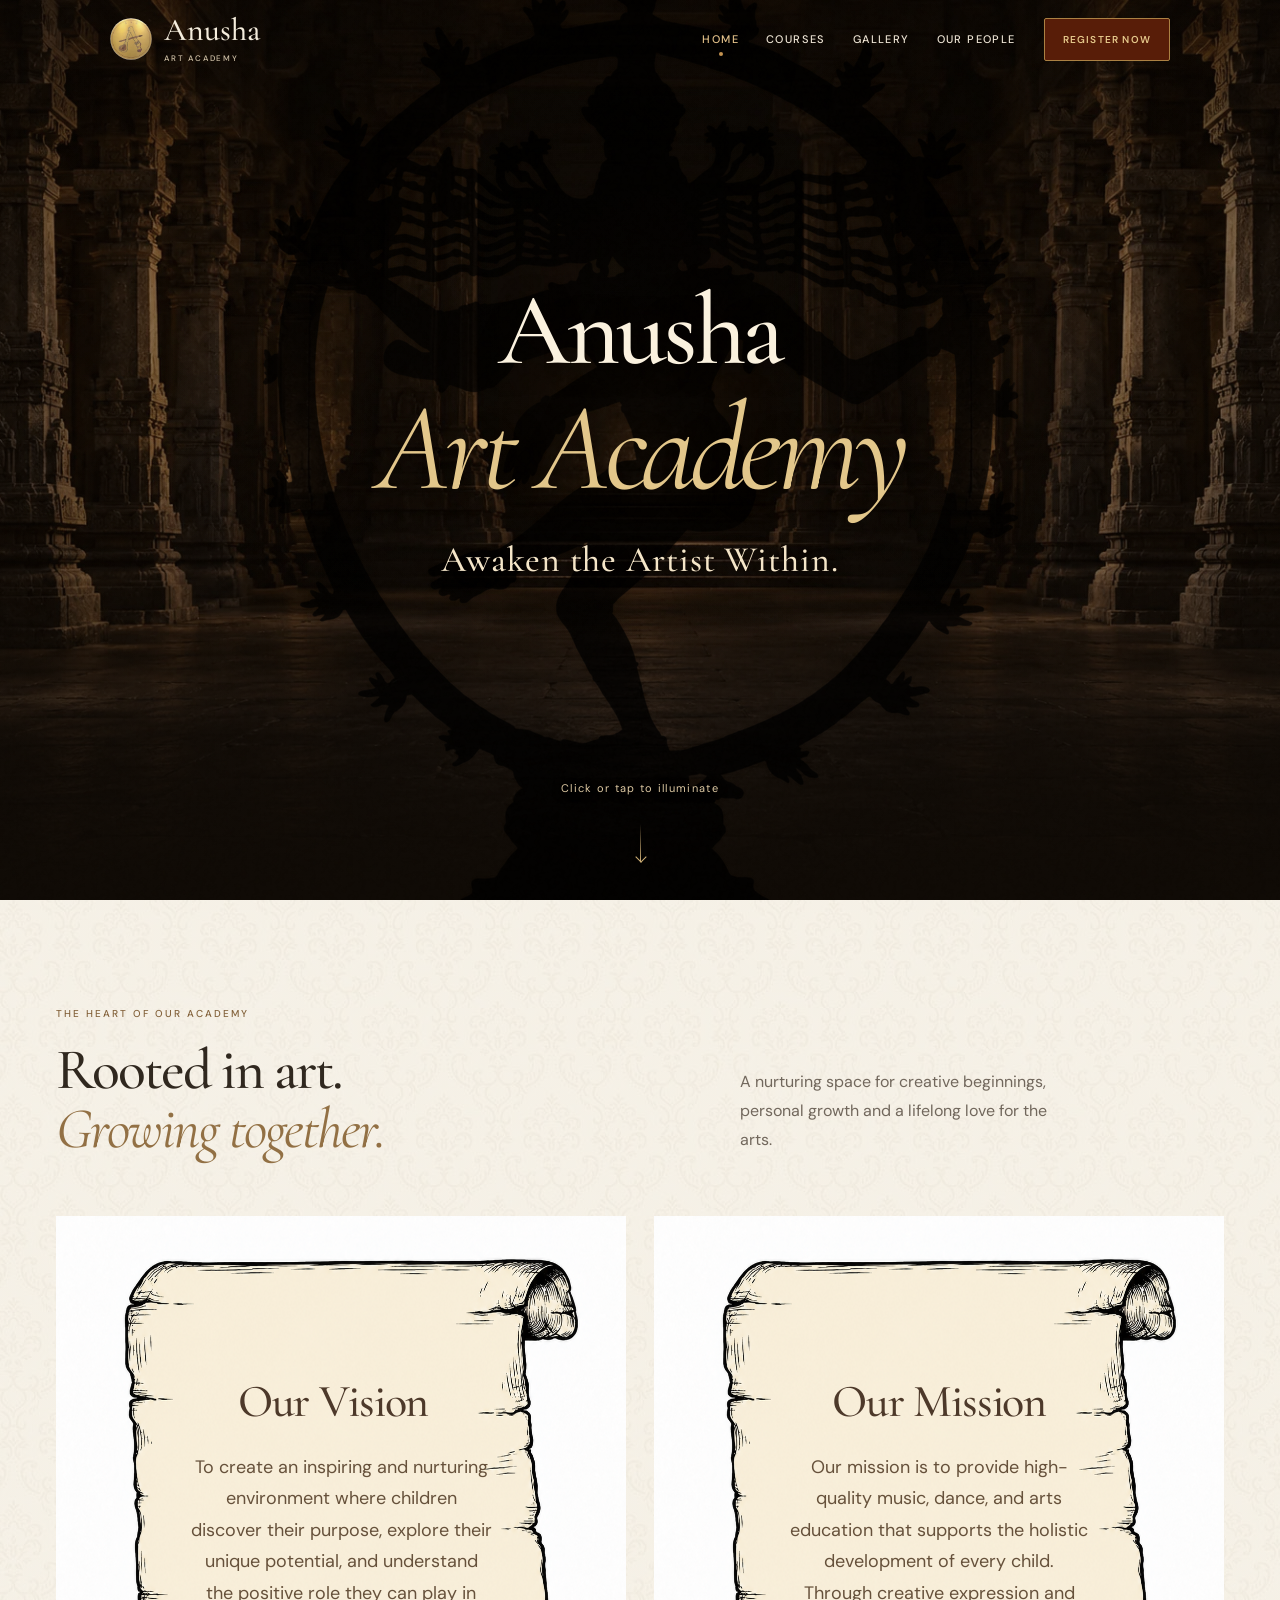
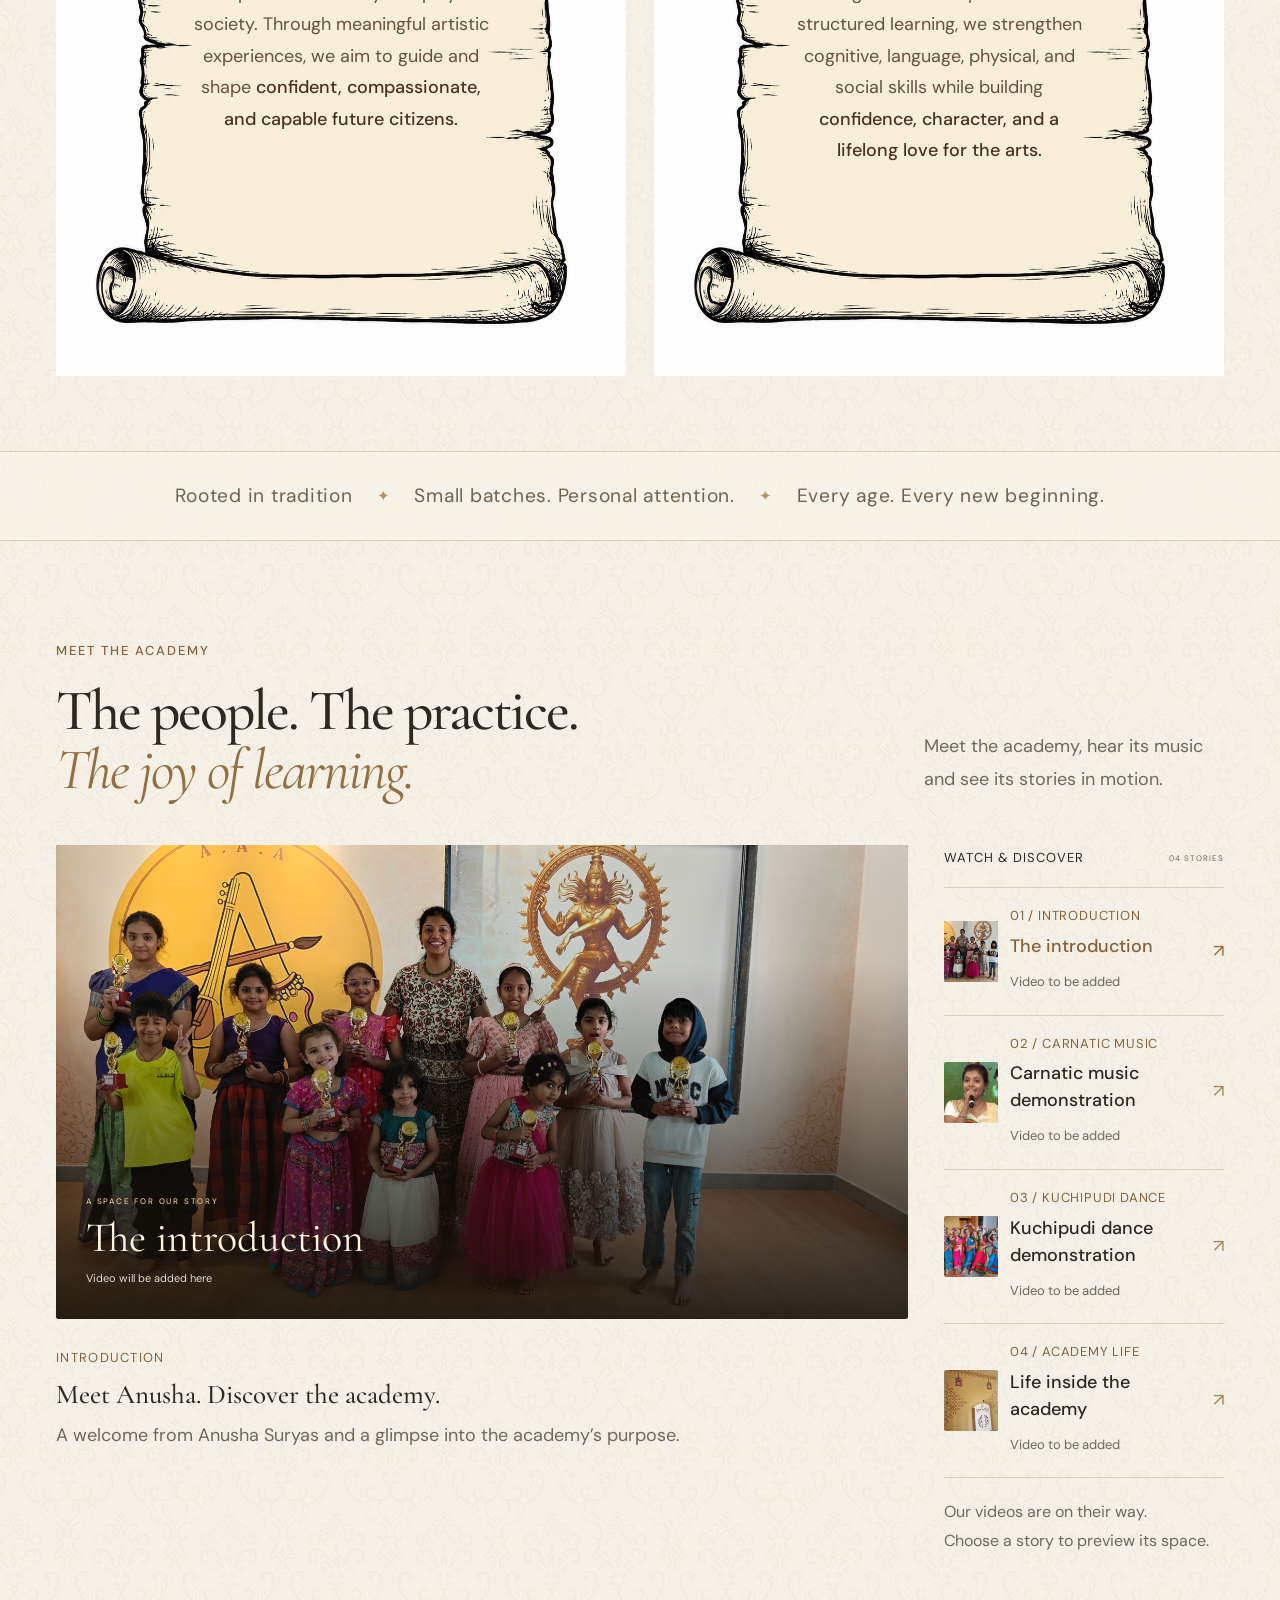
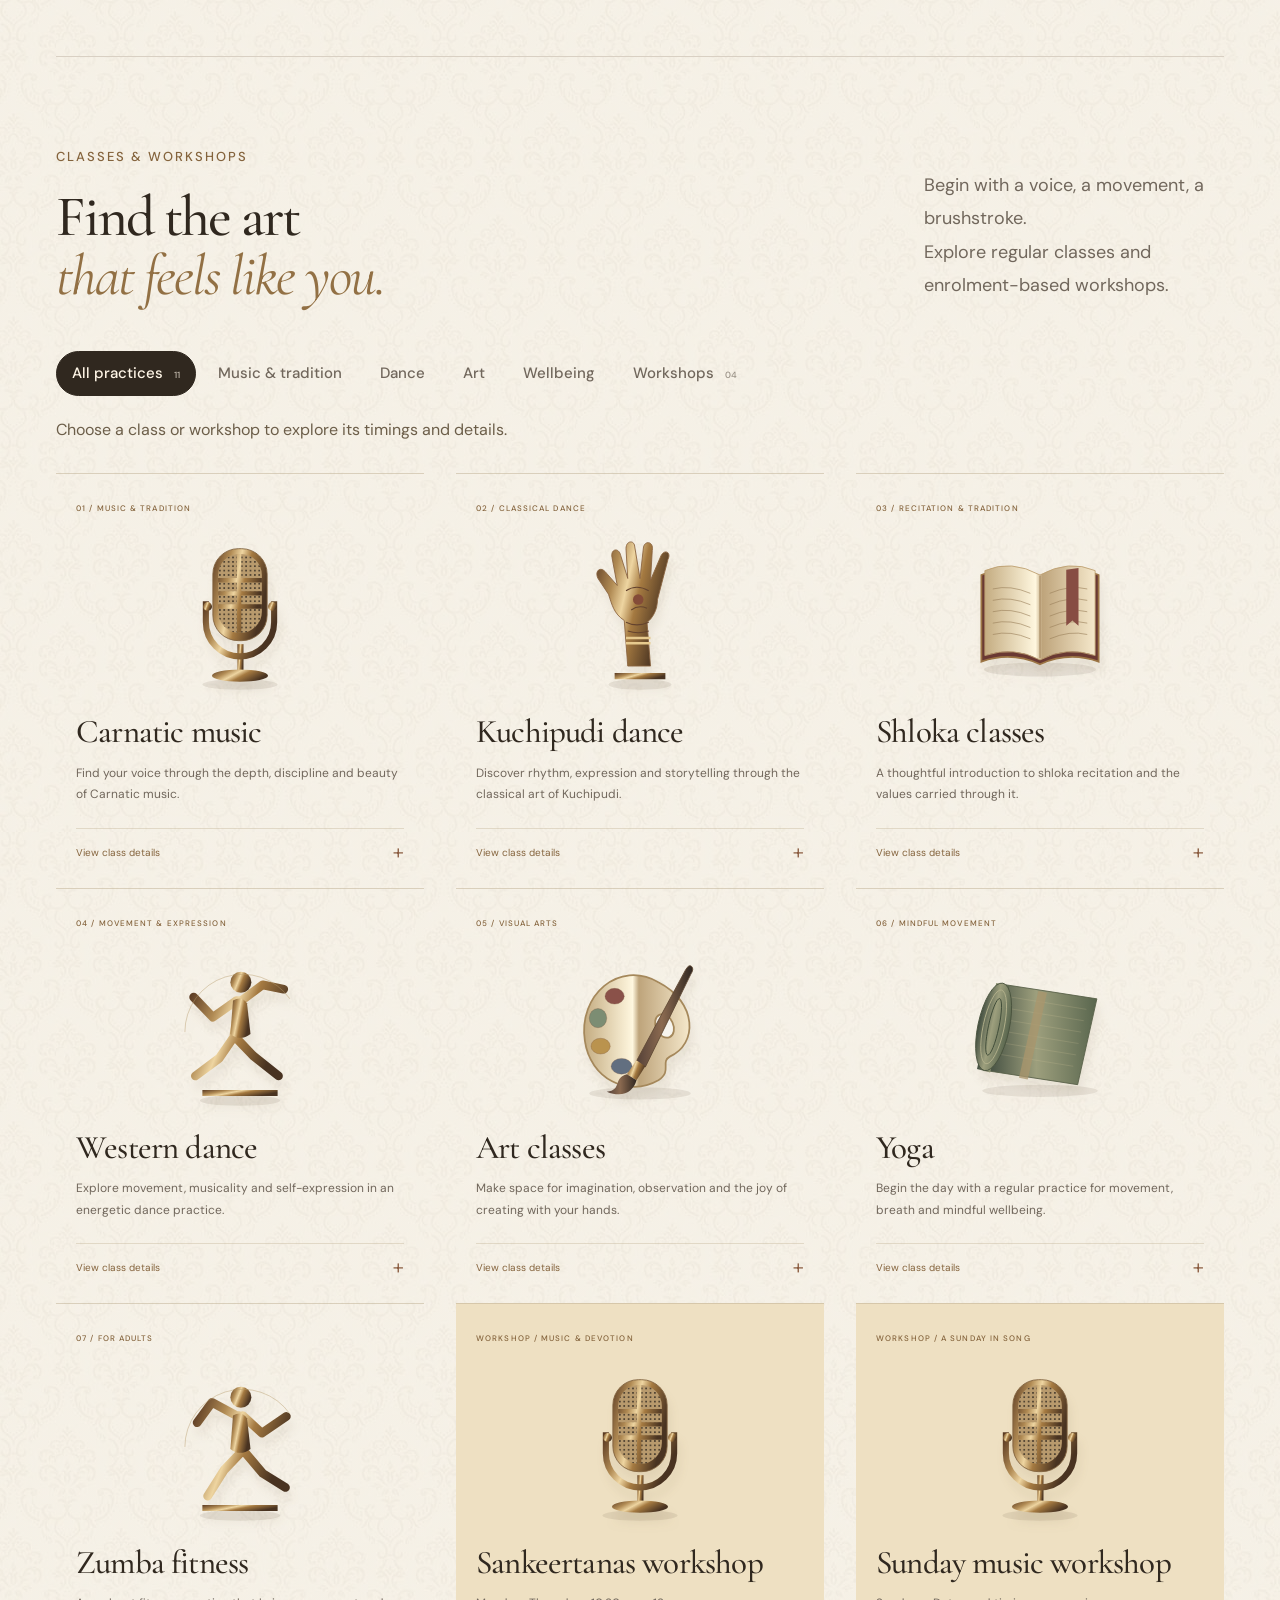
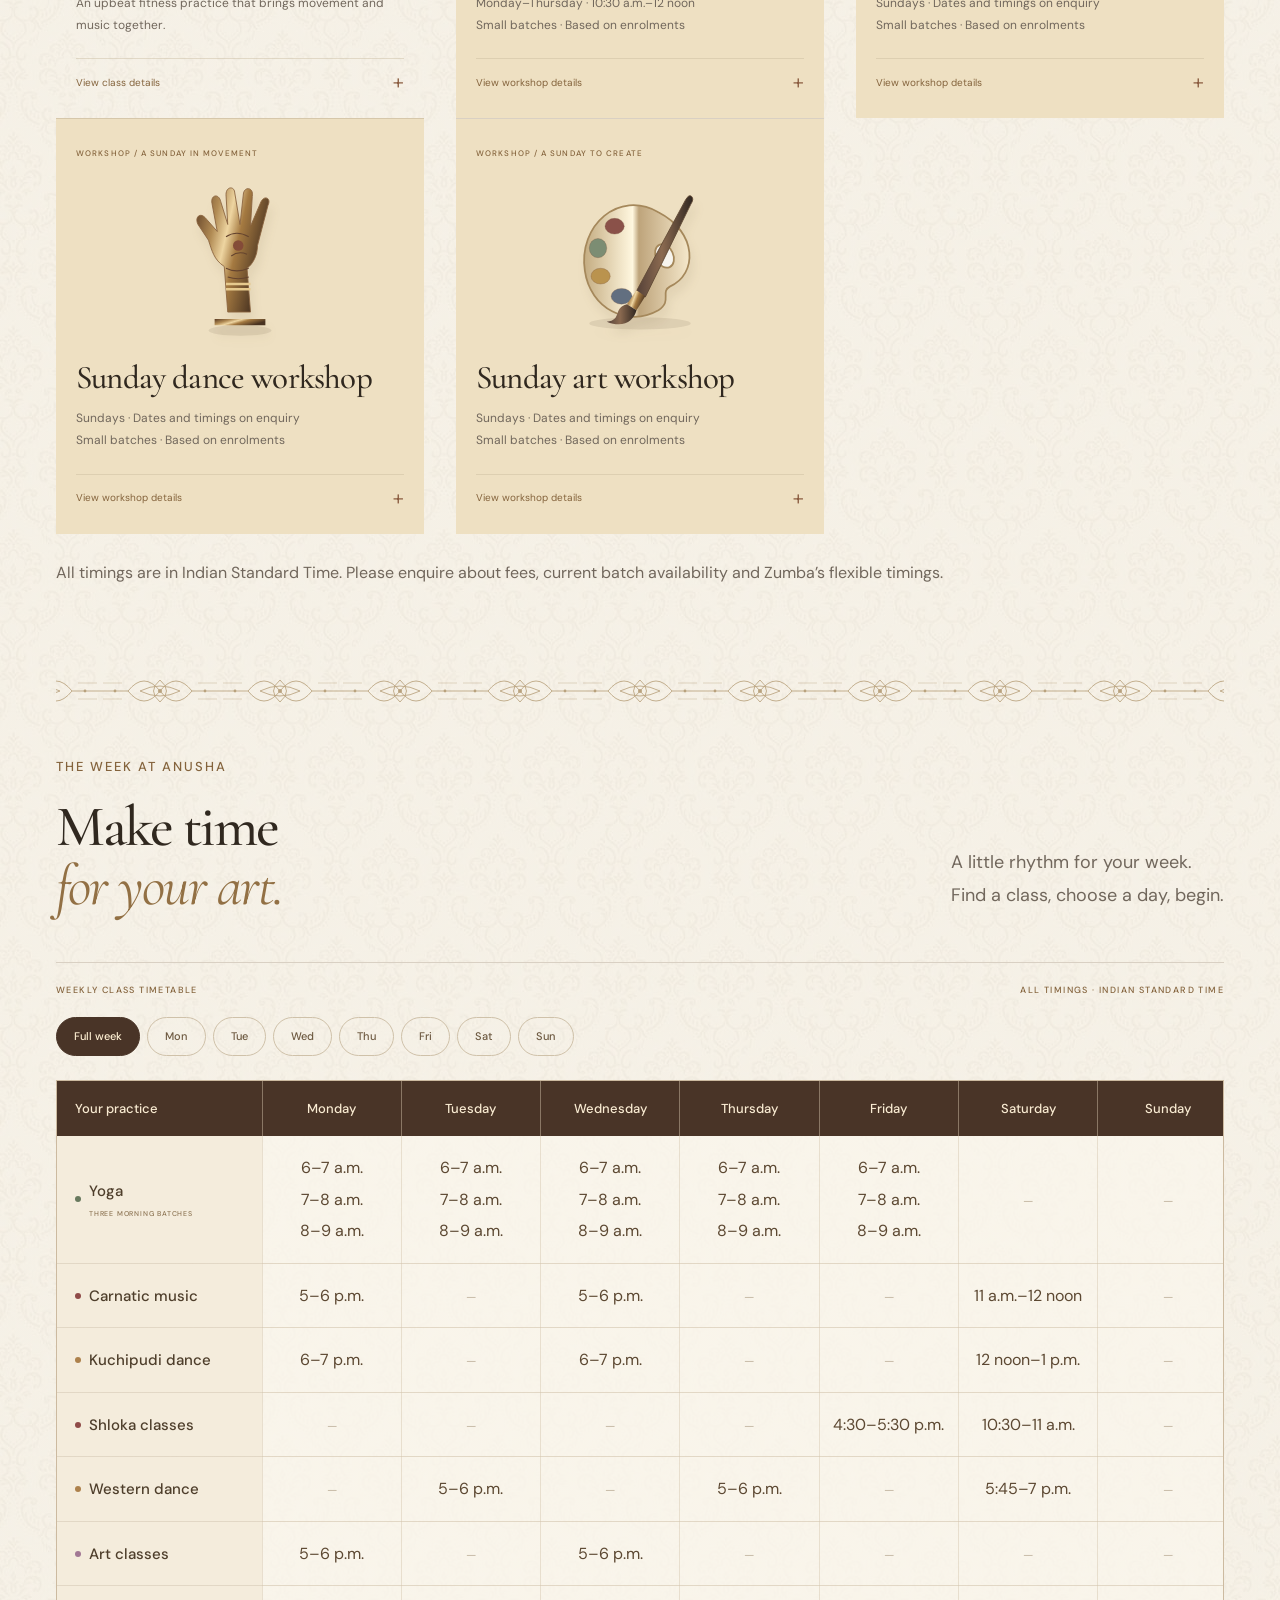
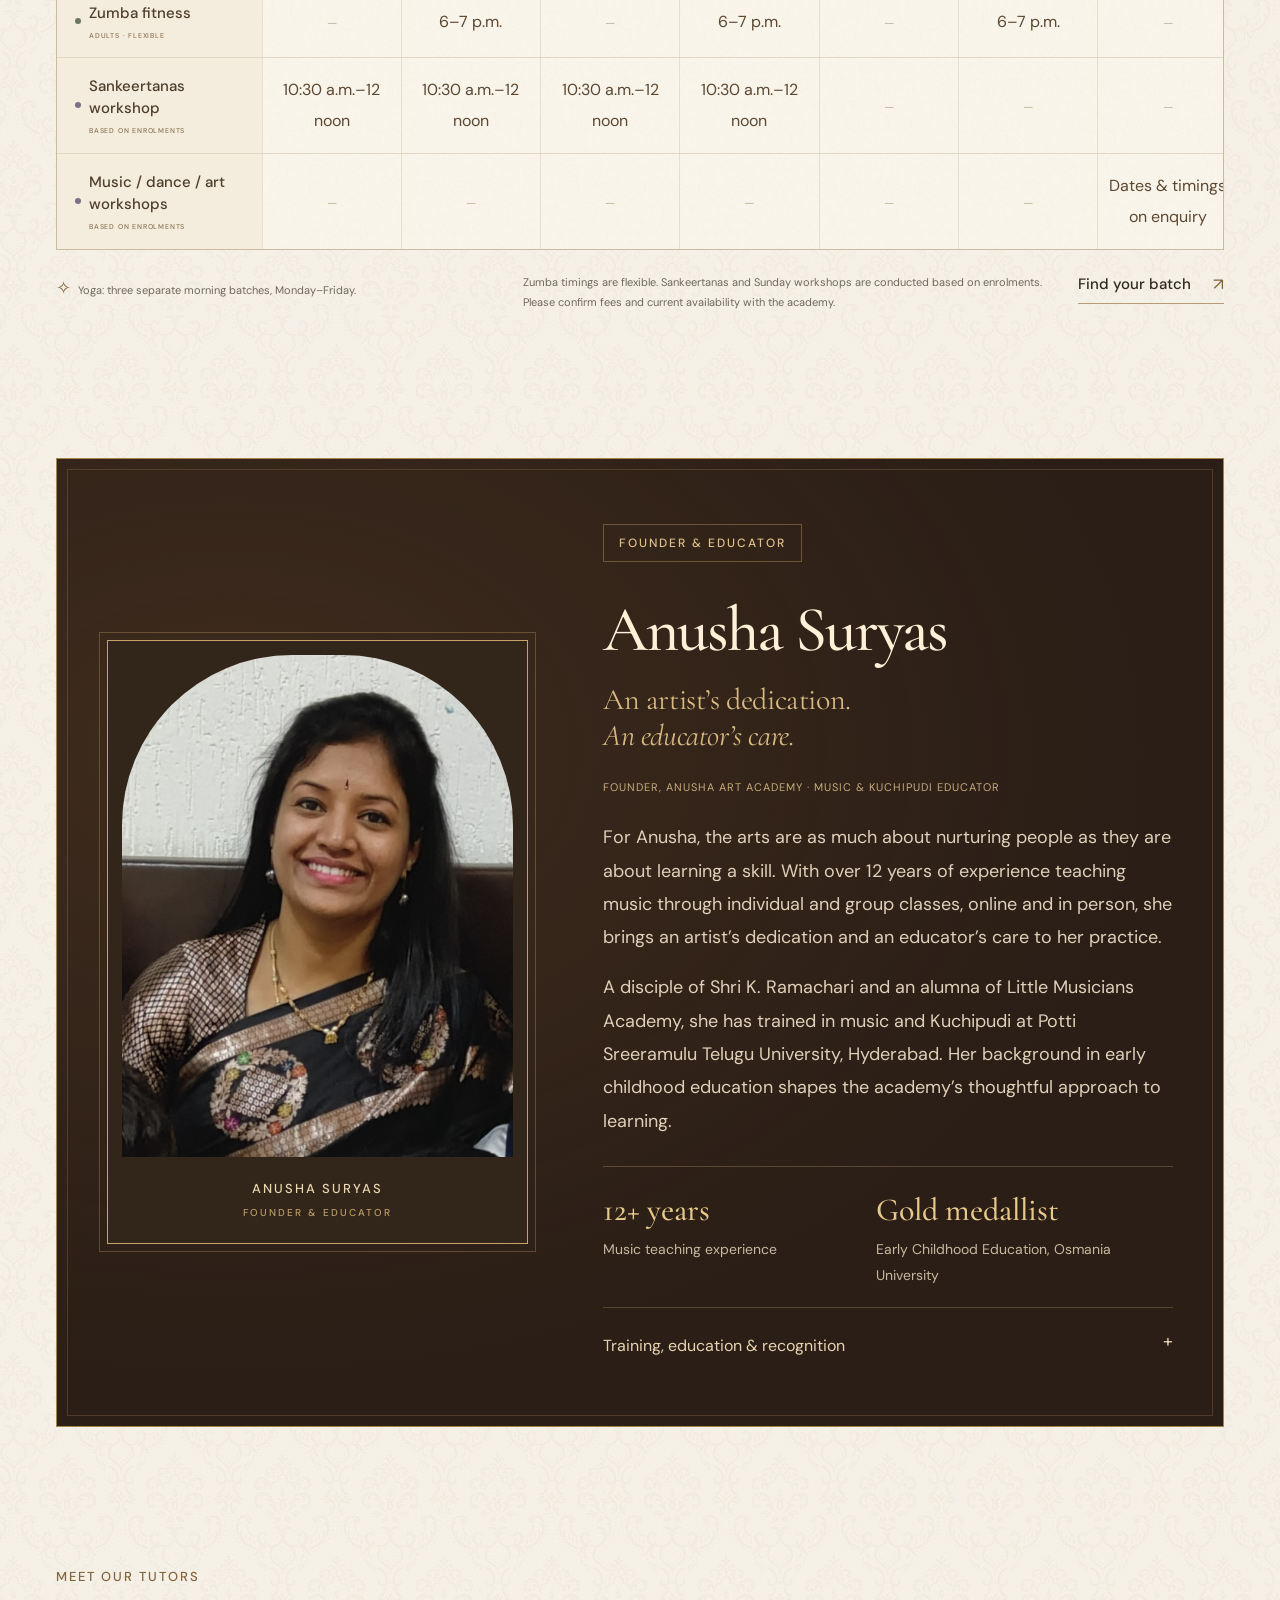
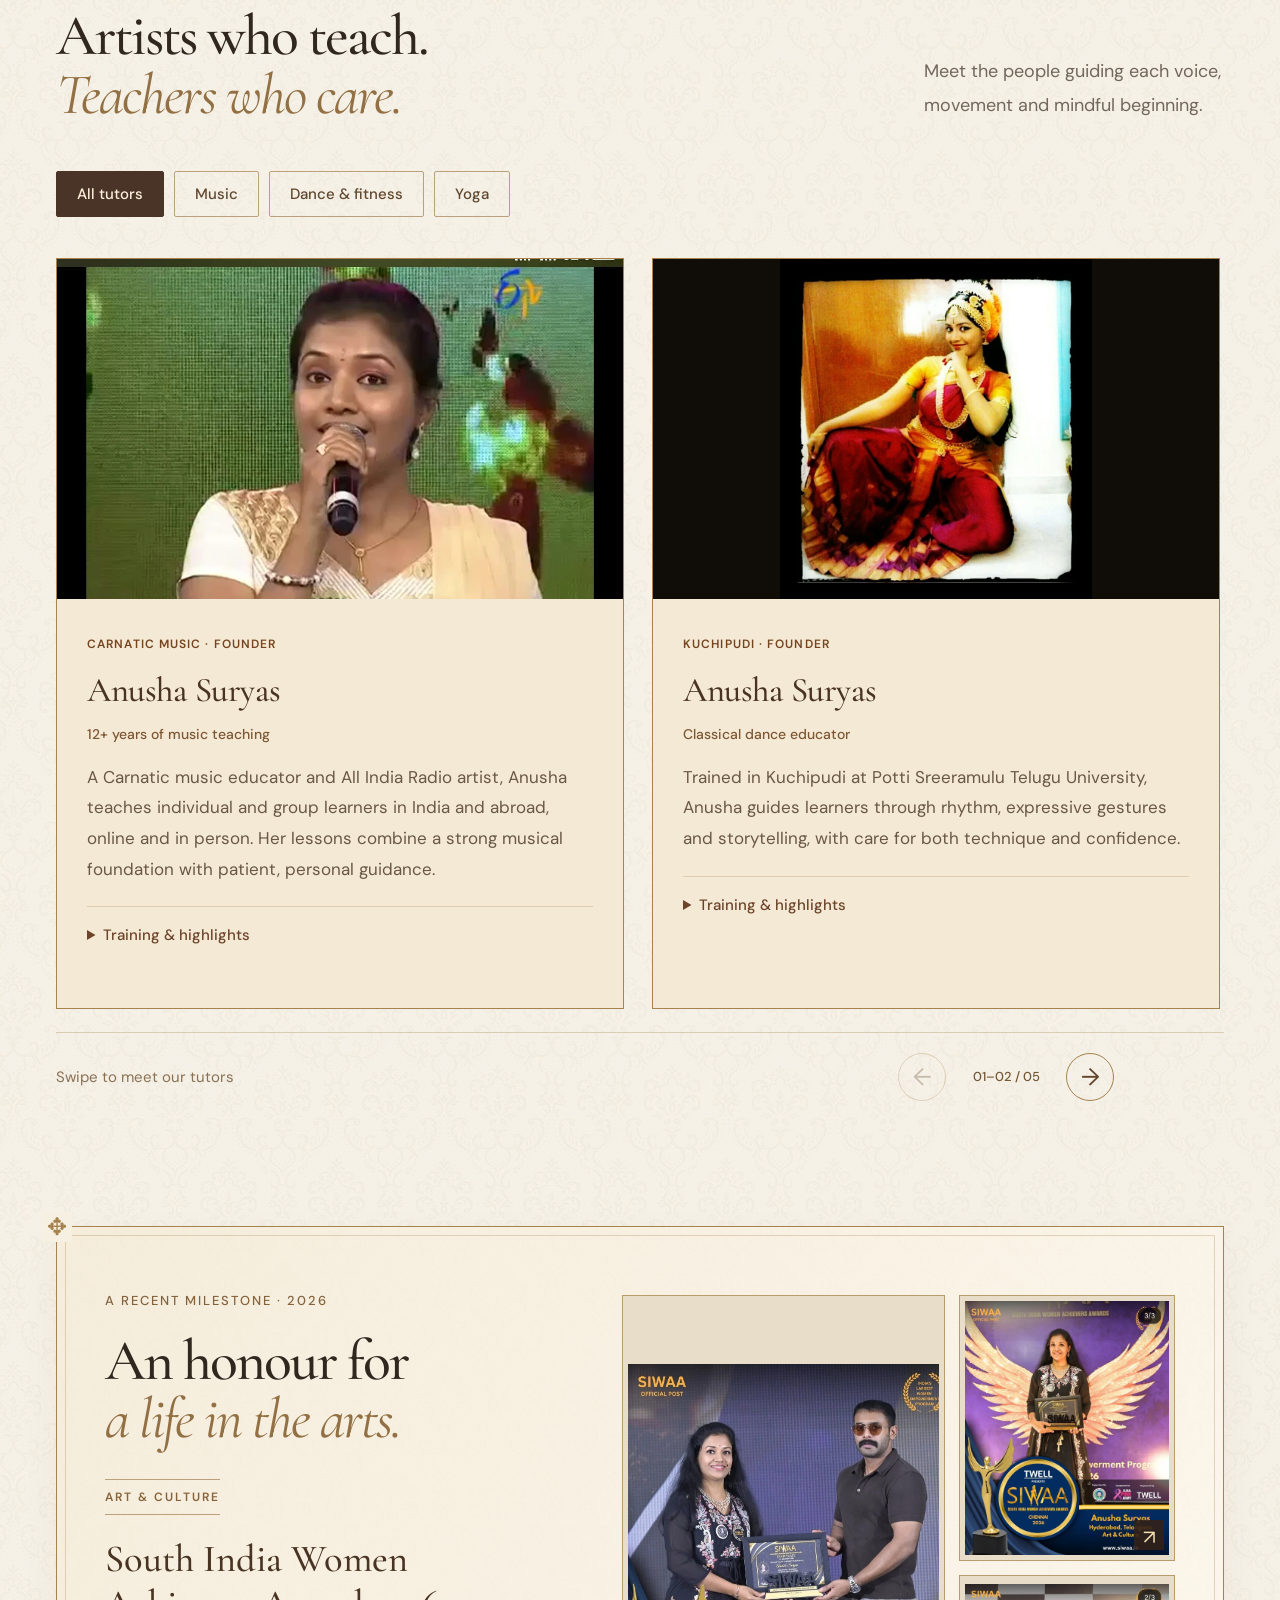
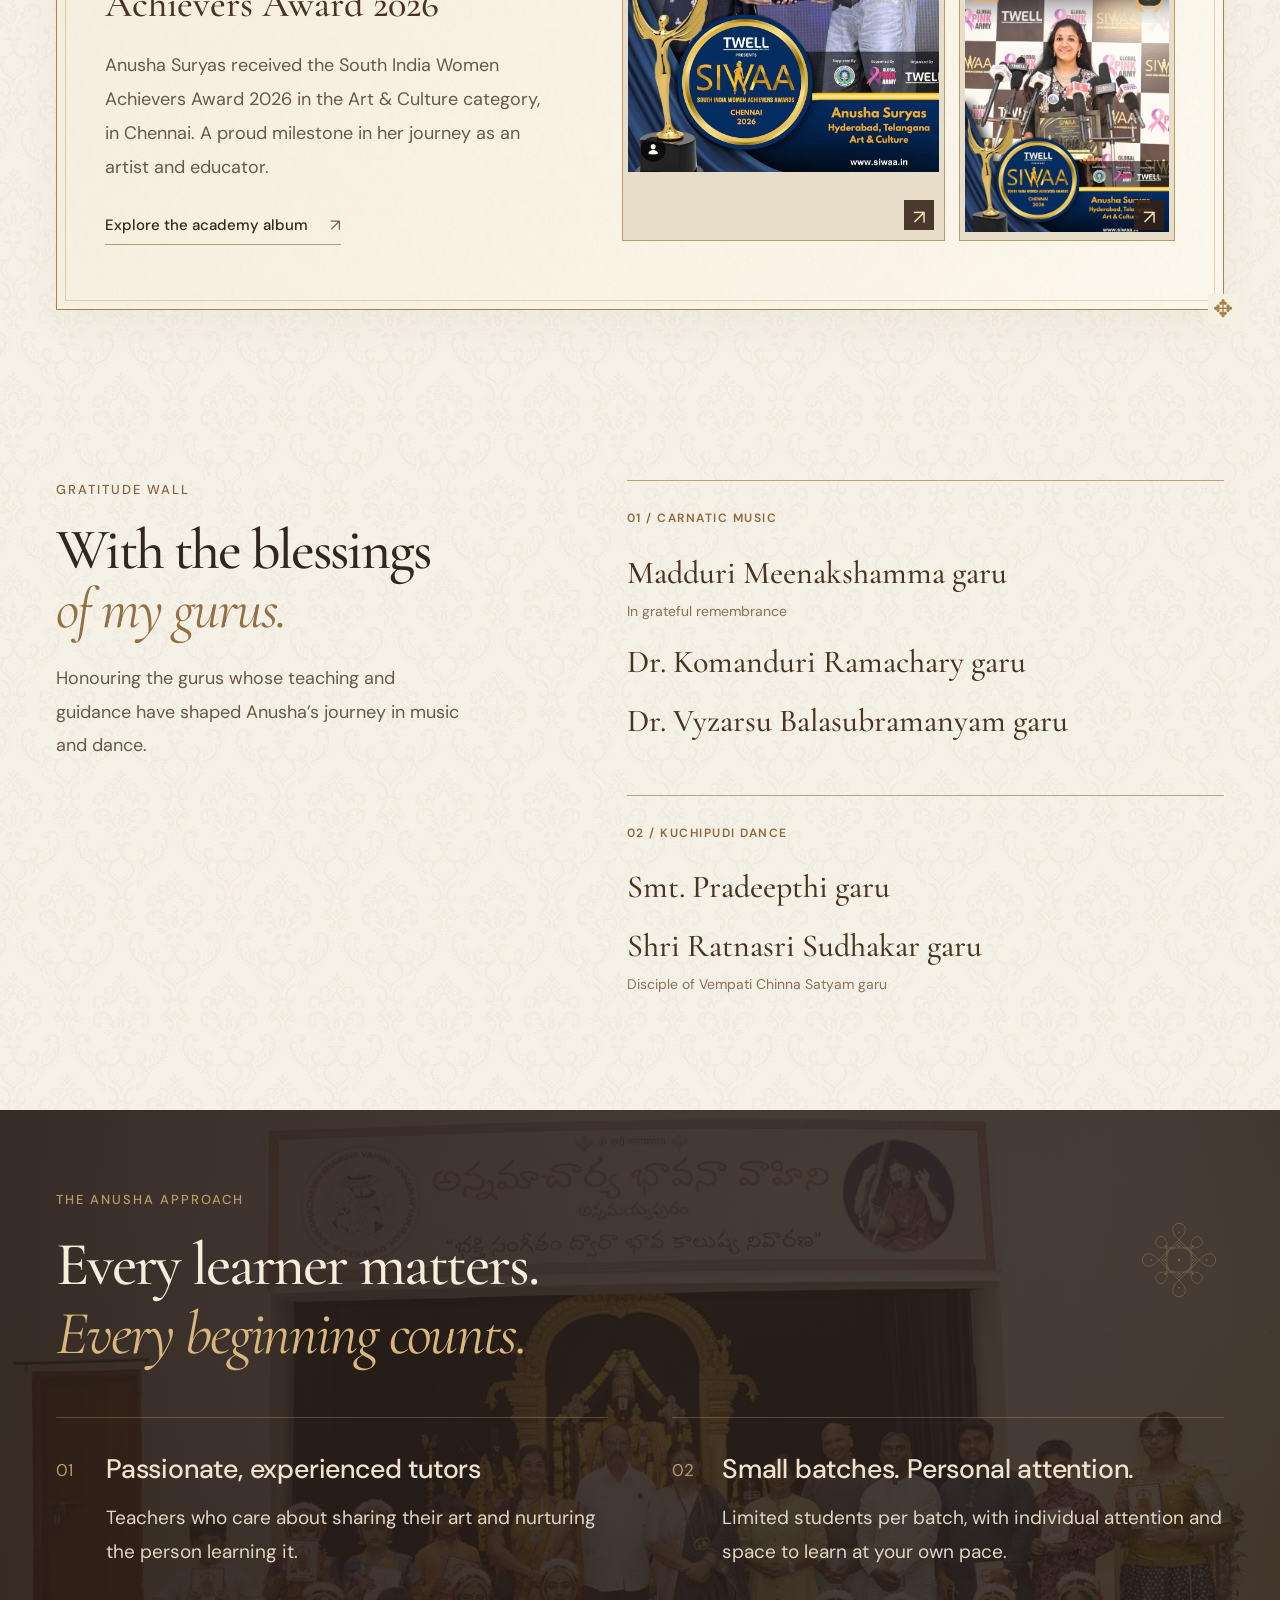
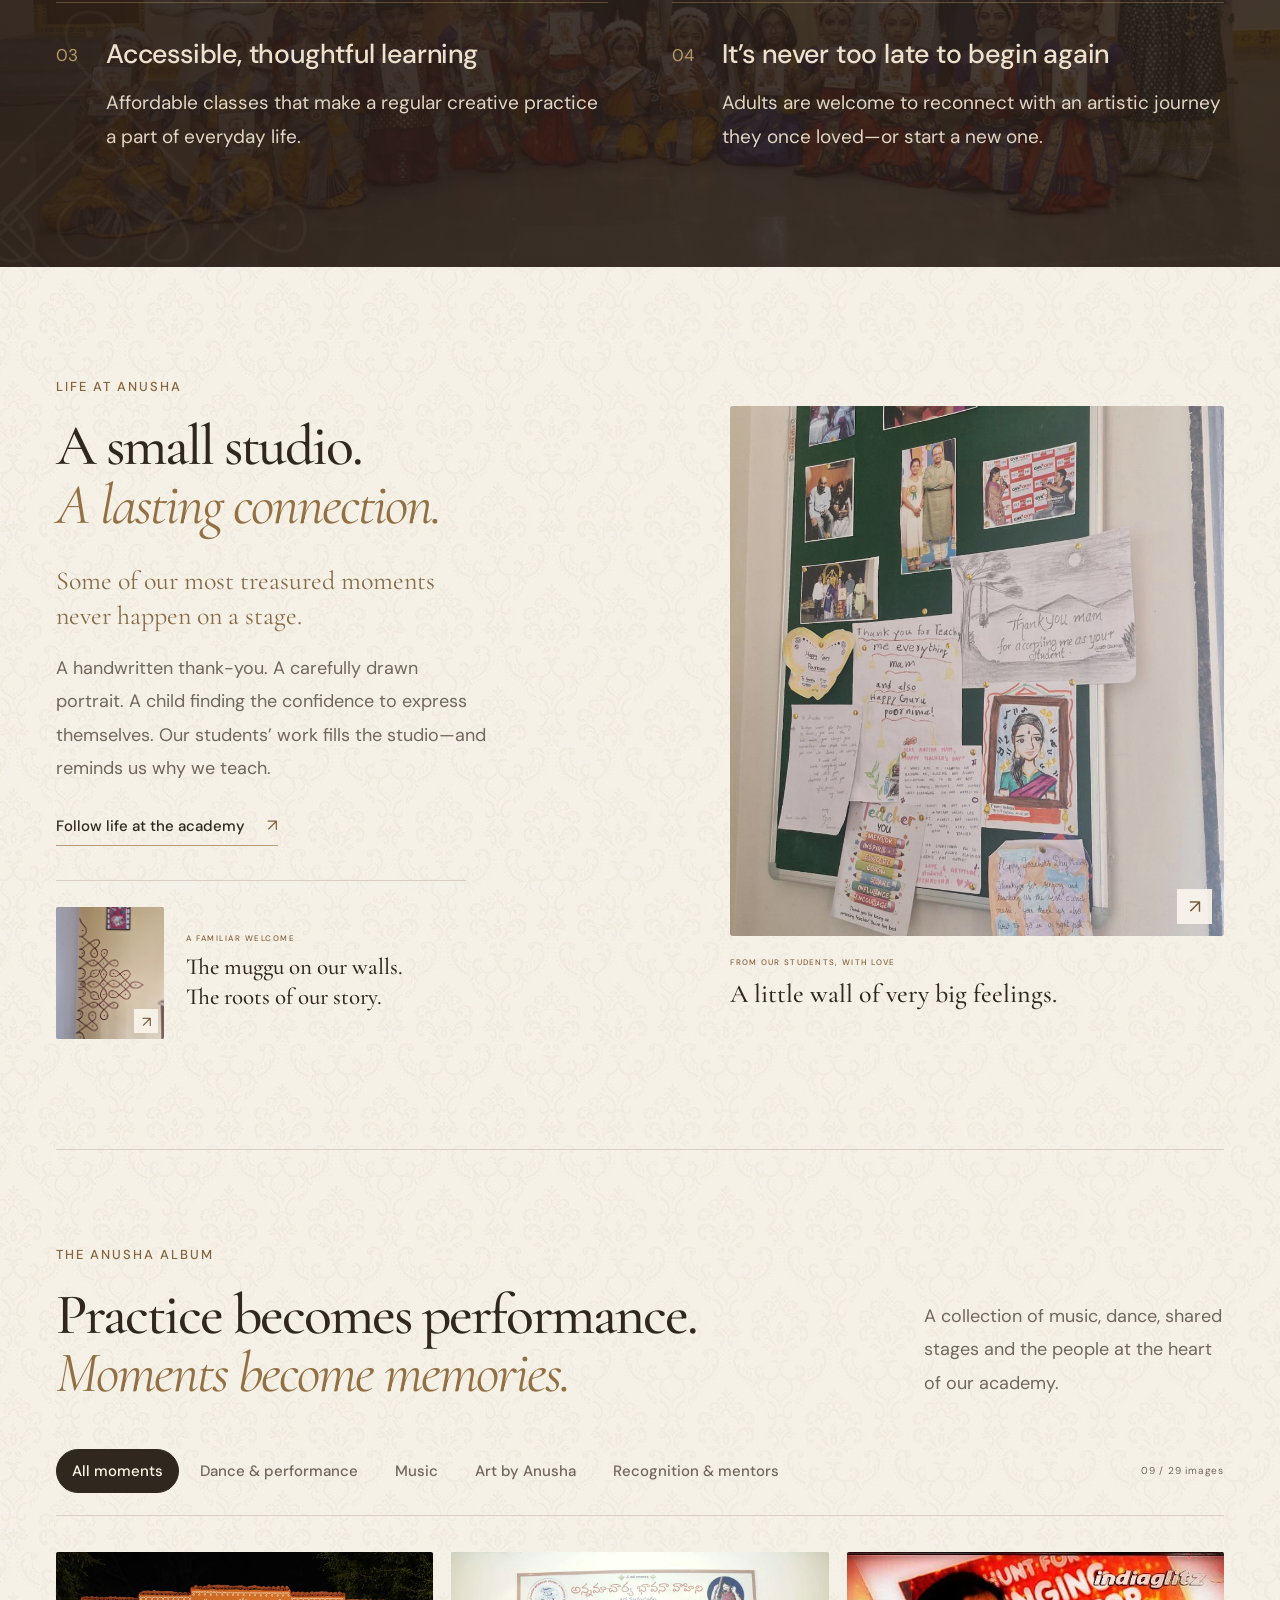
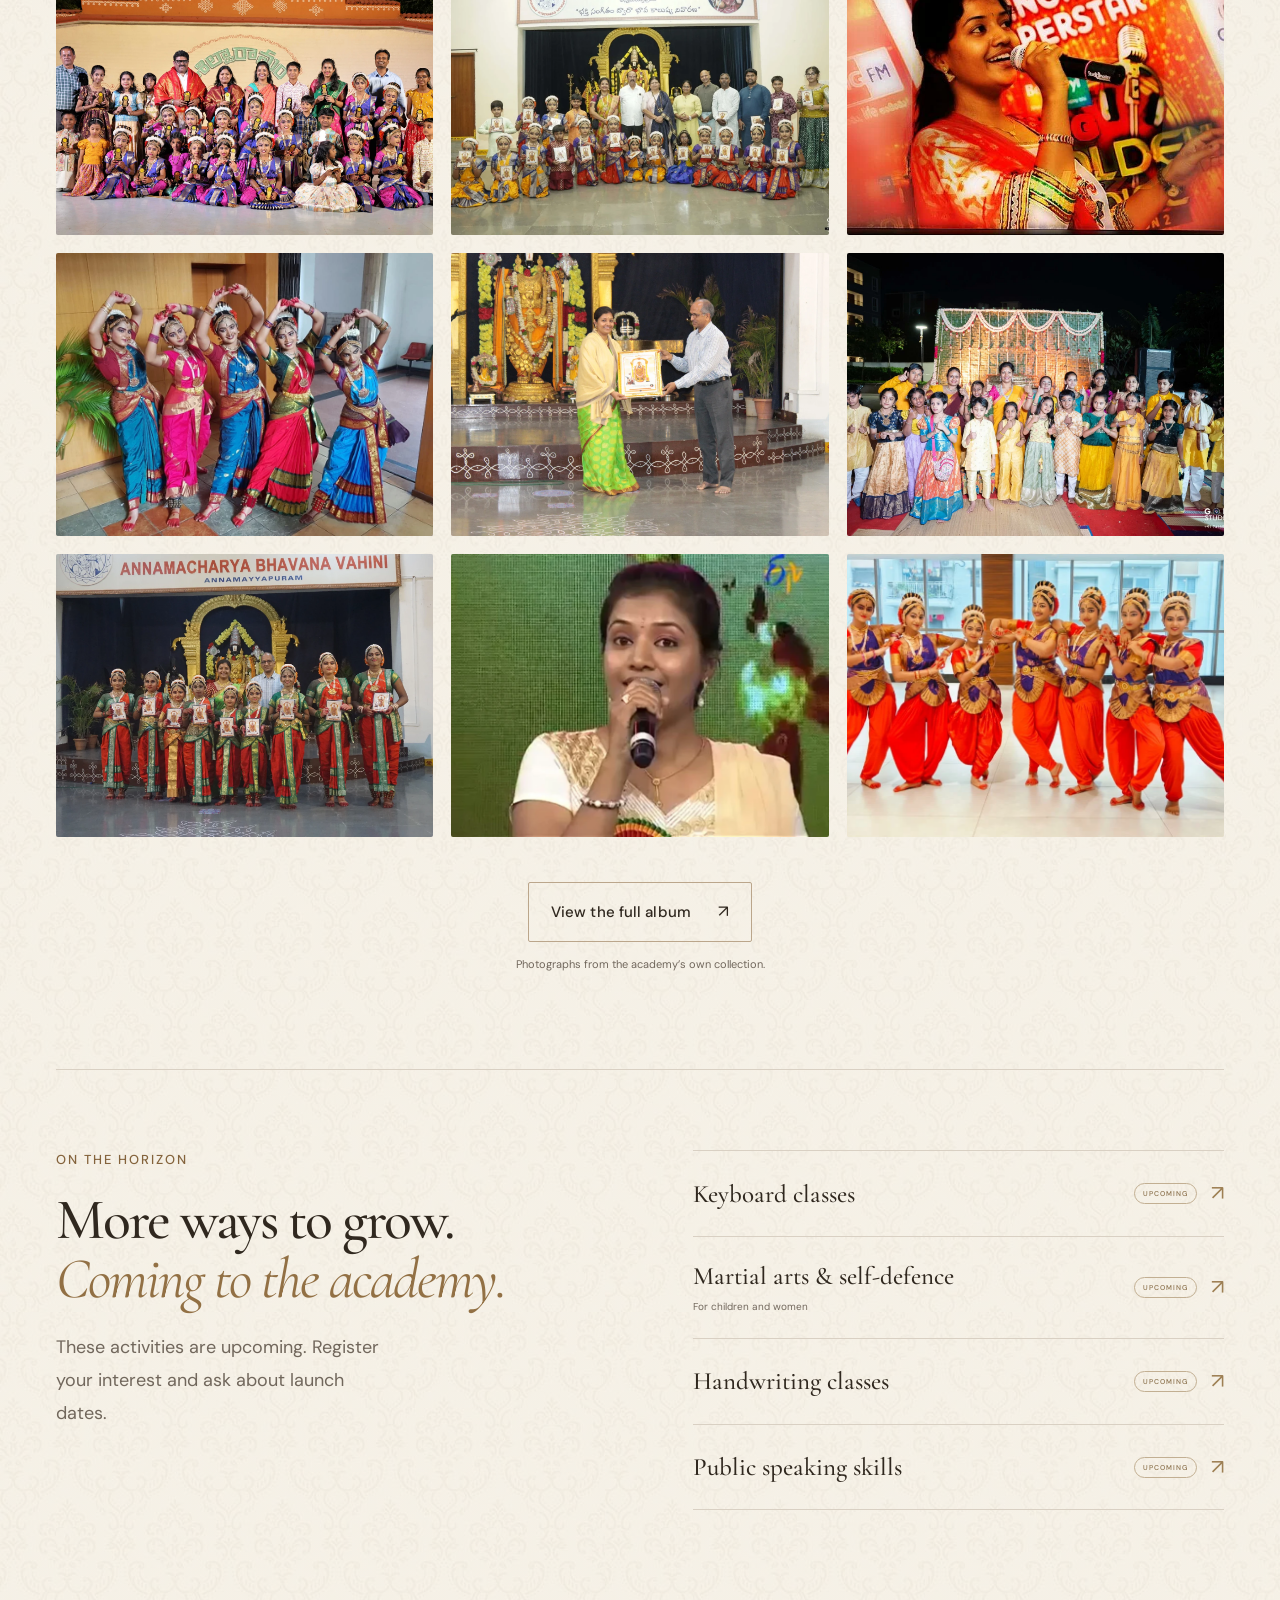
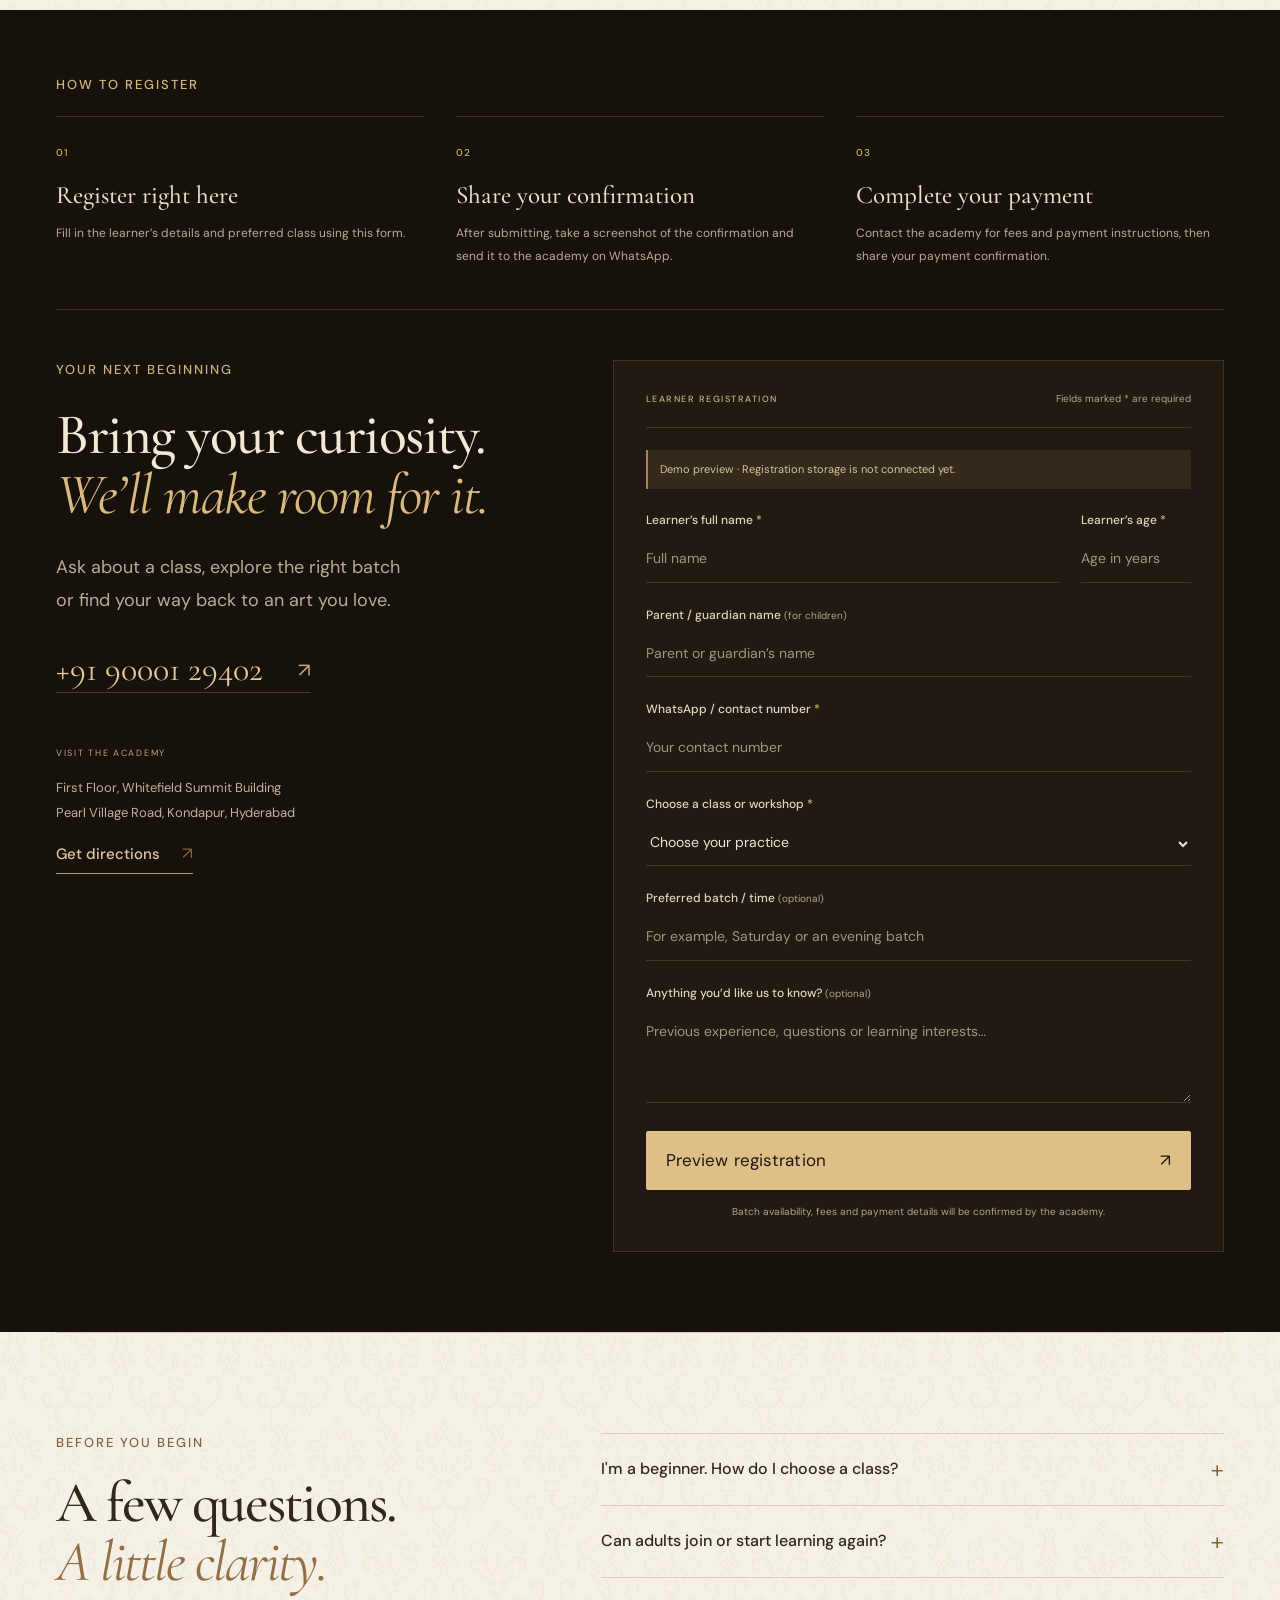
==== commit e99ea4d2: "Frame founder and achievements and add swipeable tutor carousel" ====
--- a/index.html
+++ b/index.html
@@ -46,8 +46,8 @@
 <link rel="stylesheet" href="readability.css?v=1">
 <link rel="stylesheet" href="workshop-scroll.css?v=brand-2">
 <script src="workshop-scroll.js?v=1" defer></script>
-<link rel="stylesheet" href="people.css?v=tutors-1">
-<script src="people.js?v=tutors-1" defer></script>
+<link rel="stylesheet" href="people.css?v=carousel-2">
+<script src="people.js?v=carousel-2" defer></script>
 </head>
 <body class="contemporary">
 <a class="skip" href="#main">Skip to content</a>
@@ -214,7 +214,7 @@
 <span class="founder-portrait-label">ANUSHA SURYAS <span>FOUNDER & EDUCATOR</span></span>
 </div>
 <div class="founder-copy">
-<p class="eyebrow">MEET OUR FOUNDER</p>
+<p class="eyebrow founder-seal">FOUNDER &amp; EDUCATOR</p>
 <h2 id="founder-title">Anusha Suryas<span class="founder-heading-note">An artist’s dedication.<br><em>An educator’s care.</em></span></h2>
 <span class="founder-role">FOUNDER, ANUSHA ART ACADEMY · MUSIC & KUCHIPUDI EDUCATOR</span>
 <p>For Anusha, the arts are as much about nurturing people as they are about learning a skill. With over 12 years of experience teaching music through individual and group classes, online and in person, she brings an artist’s dedication and an educator’s care to her practice.</p>
@@ -249,7 +249,8 @@
 <section class="faculty section" id="teachers" aria-labelledby="teachers-title">
  <div class="section-heading"><div><p class="eyebrow">MEET OUR TUTORS</p><h2 id="teachers-title">Artists who teach.<br><em>Teachers who care.</em></h2></div><p>Meet the people guiding each voice, movement and mindful beginning.</p></div>
  <div class="tutor-filters" role="group" aria-label="Filter tutors"><button type="button" data-tutor-filter="all" aria-pressed="true">All tutors</button><button type="button" data-tutor-filter="music" aria-pressed="false">Music</button><button type="button" data-tutor-filter="dance" aria-pressed="false">Dance & fitness</button><button type="button" data-tutor-filter="yoga" aria-pressed="false">Yoga</button></div>
- <div class="faculty-grid" id="faculty-grid"></div>
+ <div class="tutor-window"><div class="faculty-grid tutor-track" id="faculty-grid" role="region" aria-roledescription="carousel" aria-label="Academy tutor profiles" tabindex="0"></div></div>
+ <div class="tutor-carousel-bar"><p>Swipe to meet our tutors</p><div class="tutor-carousel-controls"><button type="button" id="tutor-prev" aria-label="Previous tutor" aria-controls="faculty-grid">←</button><span id="tutor-position" aria-live="polite" aria-atomic="true"></span><button type="button" id="tutor-next" aria-label="Next tutor" aria-controls="faculty-grid">→</button></div></div>
 </section>
 <section class="recognition section" id="recognition" aria-labelledby="recognition-title">
  <div class="recognition-story"><p class="eyebrow">A RECENT MILESTONE · 2026</p><h2 id="recognition-title">An honour for<br><em>a life in the arts.</em></h2><span class="recognition-category">ART & CULTURE</span><h3>South India Women<br>Achievers Award 2026</h3><p>Anusha Suryas received the South India Women Achievers Award 2026 in the Art & Culture category, in Chennai. A proud milestone in her journey as an artist and educator.</p><a class="text-link" href="#album">Explore the academy album <span aria-hidden="true">↗</span></a></div>
--- a/people.css
+++ b/people.css
@@ -45,3 +45,63 @@
 body:has(#people-photo-dialog[open]){overflow:hidden}
 @media(min-width:701px) and (max-width:1050px){.contemporary .faculty-grid{grid-template-columns:repeat(2,minmax(0,1fr))}.tutor-portrait{height:300px}}
 @media(max-width:700px){.contemporary .faculty-grid{grid-template-columns:1fr;gap:28px}.tutor-portrait{height:350px}.tutor-copy{padding:24px}.contemporary .faculty-card h3{font-size:34px}.contemporary .faculty-card p{font-size:17px}.contemporary .recognition,.contemporary .gratitude{grid-template-columns:1fr;gap:35px;padding-block:60px}.recognition-photos{gap:10px}.recognition-pair{gap:10px}.recognition-story h3{font-size:34px}.recognition-story>p:not(.eyebrow),.gratitude-intro>p:not(.eyebrow){font-size:17px}.guru-groups li{font-size:28px}.tutor-filters{gap:8px}.tutor-filters button{padding:10px 13px;font-size:14px}}
+/* A framed feature for the academy's recent honour. */
+.contemporary .recognition{position:relative;border:1px solid #a5824e;outline:1px solid #b99b6c66;outline-offset:-10px;padding:64px 48px;margin-block:35px 75px;background:linear-gradient(120deg,#f5ebd7bb,#fffaf0aa);box-shadow:0 14px 40px #46321d0b;gap:6%}
+.recognition::before,.recognition::after{content:"✥";position:absolute;width:30px;height:30px;display:grid;place-items:center;background:#f6f0e2;color:#a5824e;font-size:24px;line-height:1;pointer-events:none}
+.recognition::before{left:-15px;top:-15px}.recognition::after{right:-15px;bottom:-15px}
+/* One continuous window; touch scrolling and keyboard navigation stay native. */
+.tutor-window{overflow:hidden;padding:5px 0}
+.contemporary .faculty-grid.tutor-track{display:flex;gap:28px;overflow-x:auto;overscroll-behavior-x:contain;scroll-snap-type:x mandatory;scrollbar-width:none;padding:4px 2px 18px;align-items:stretch}
+.tutor-track::-webkit-scrollbar{display:none}
+.contemporary .tutor-track .faculty-card{flex:0 0 calc((100% - 28px)/2);scroll-snap-align:start;scroll-snap-stop:always;box-sizing:border-box;display:flex;flex-direction:column}
+.tutor-track .tutor-portrait{height:340px;flex:none}
+.tutor-track .tutor-copy{padding:28px 30px 30px}
+.tutor-carousel-bar{display:flex;align-items:center;justify-content:space-between;border-top:1px solid #bba17b77;padding-top:20px;gap:15px}
+.tutor-carousel-bar>p{font:400 15px/1.6 var(--sans);color:#8a7154}
+.tutor-carousel-controls{display:flex;align-items:center;gap:20px}
+.tutor-carousel-controls button{width:48px;height:48px;border:1px solid #a5824e;border-radius:50%;background:transparent;color:#61442a;font-size:24px;cursor:pointer}
+.tutor-carousel-controls button:hover:not(:disabled){background:#493427;color:#fff0d7}
+.tutor-carousel-controls button:disabled{opacity:.3;cursor:default}
+.tutor-carousel-controls span{font:500 13px/1.5 var(--sans);color:#745736;font-variant-numeric:tabular-nums;min-width:80px;text-align:center}
+.tutor-track:focus-visible,.tutor-carousel-controls button:focus-visible{outline:2px solid #9b733a;outline-offset:3px}
+.contemporary .founder-tutor-card{border-color:#a5824e;background:#f4e9d5}
+.founder-tutor-card .faculty-subject{color:#75451f}
+/* The founder receives a distinct bronze-and-gold portrait feature. */
+.contemporary #founder{position:relative;background:radial-gradient(ellipse at 15% 30%,#68462c55,transparent 65%),#2a1e16;color:#f8edda;border:1px solid #a5824e;outline:1px solid #ad8c5744;outline-offset:-12px;padding:65px 50px;gap:7%;margin-block:65px;scroll-margin-top:100px}
+#founder.heritage-frame::before,#founder.heritage-frame::after{display:none}
+.contemporary #founder .founder-photo{background:#32251a;border-color:#c6a367;outline-color:#c6a36755;padding:14px}
+.contemporary #founder .photo-arch{background:#3c2a1e}
+.contemporary #founder .founder-portrait-label{color:#ead7af;font-size:13px;letter-spacing:2px}
+.contemporary #founder .founder-portrait-label>span{color:#ba9b69;font-size:10px}
+.contemporary #founder .founder-seal{display:inline-block;font:500 12px/1.5 var(--sans);letter-spacing:2px;color:#e1c18a;border:1px solid #b3935e77;padding:9px 15px;margin-bottom:24px}
+.contemporary #founder #founder-title{color:#fff1d7;font-size:clamp(48px,5vw,70px)}
+.contemporary #founder .founder-heading-note{font-size:30px;color:#d8b982;margin-top:20px}
+.contemporary #founder .founder-heading-note em{color:#d8b982}
+.contemporary #founder .founder-role{color:#c8ac7e;font-size:11px;line-height:1.8}
+.contemporary #founder .founder-copy>p:not(.eyebrow){font-size:18px;color:#dfd0b9;line-height:1.85}
+.contemporary #founder .qualifications{border-color:#b5986555}
+.contemporary #founder .qualifications strong{color:#e8c88b;font-size:32px}
+.contemporary #founder .qualifications span{color:#c8b89e;font-size:14px}
+.contemporary #founder .founder-details{border-color:#b5986555}
+.contemporary #founder .founder-details summary{color:#e8d4b1;font-size:16px}
+.contemporary #founder .founder-details li,.contemporary #founder .founder-details p{color:#dfd0b9;font-size:16px}
+#teachers,#recognition,#gratitude{scroll-margin-top:100px}
+@media(max-width:700px){
+ .contemporary .tutor-track .faculty-card{flex-basis:calc(100% - 18px)}
+ .contemporary .faculty-grid.tutor-track{gap:18px}
+ .tutor-track .tutor-portrait{height:315px}.tutor-track .tutor-copy{padding:24px}
+ .tutor-carousel-bar{align-items:flex-start;flex-direction:column;gap:14px}.tutor-carousel-controls{align-self:flex-end;gap:15px}
+ .contemporary .recognition{padding:42px 24px;margin-block:25px 55px;gap:28px}
+ .recognition::before,.recognition::after{font-size:20px;width:24px;height:24px}.recognition::before{left:-12px;top:-12px}.recognition::after{right:-12px;bottom:-12px}
+ .contemporary #founder{padding:44px 24px;gap:35px;margin-block:45px;outline-offset:-8px}
+ .contemporary #founder .founder-photo{width:100%;max-width:330px;box-sizing:border-box}
+ .contemporary #founder #founder-title{font-size:48px}.contemporary #founder .founder-heading-note{font-size:27px}
+ .contemporary #founder .founder-copy>p:not(.eyebrow){font-size:17px}.contemporary #founder .qualifications{gap:20px}
+ .contemporary #founder .qualifications strong{font-size:27px}
+}
+
+/* Keep the full classical costume visible and controls clear of the event invitation. */
+.tutor-track .tutor-portrait:has(img[alt*="Kuchipudi"]){background:#100c08}
+.tutor-track .tutor-portrait img[alt*="Kuchipudi"]{object-fit:contain}
+.tutor-carousel-controls{margin-right:110px}
+@media(max-width:700px){.tutor-carousel-controls{margin-right:60px}}
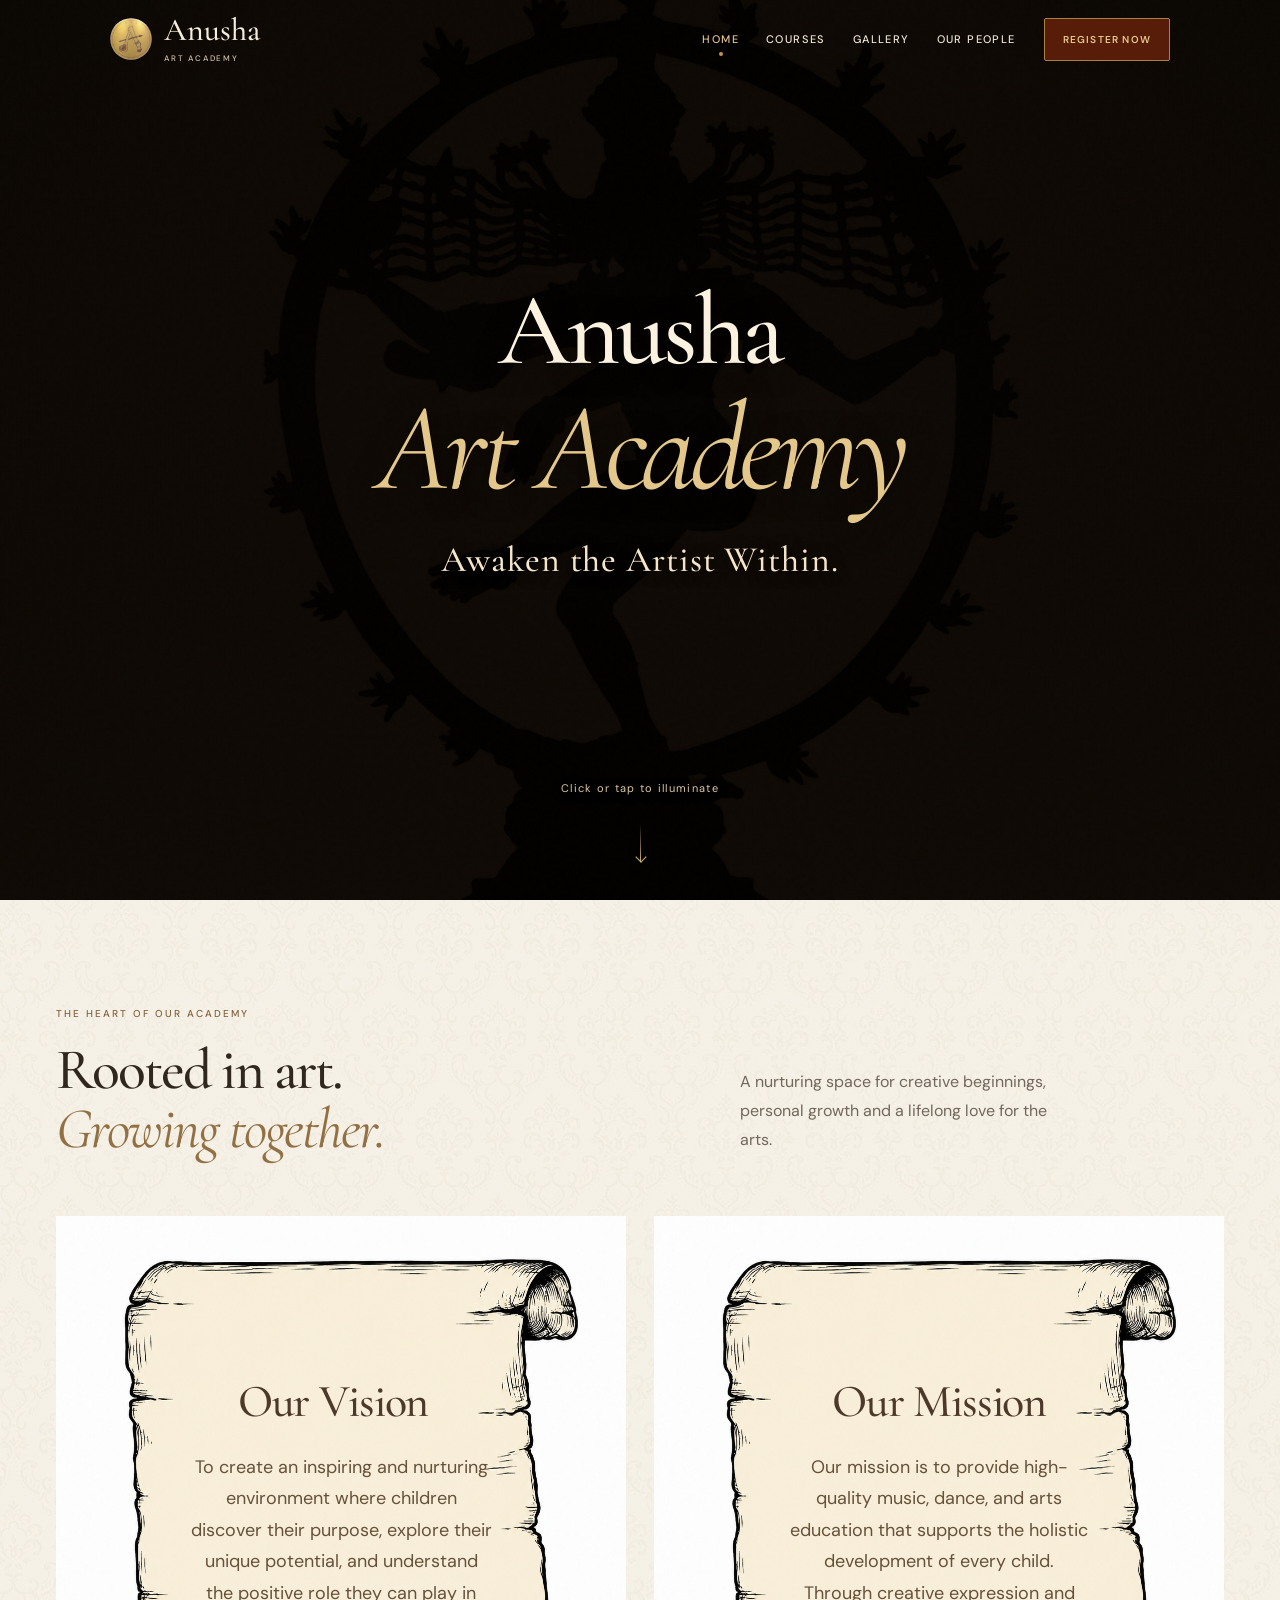
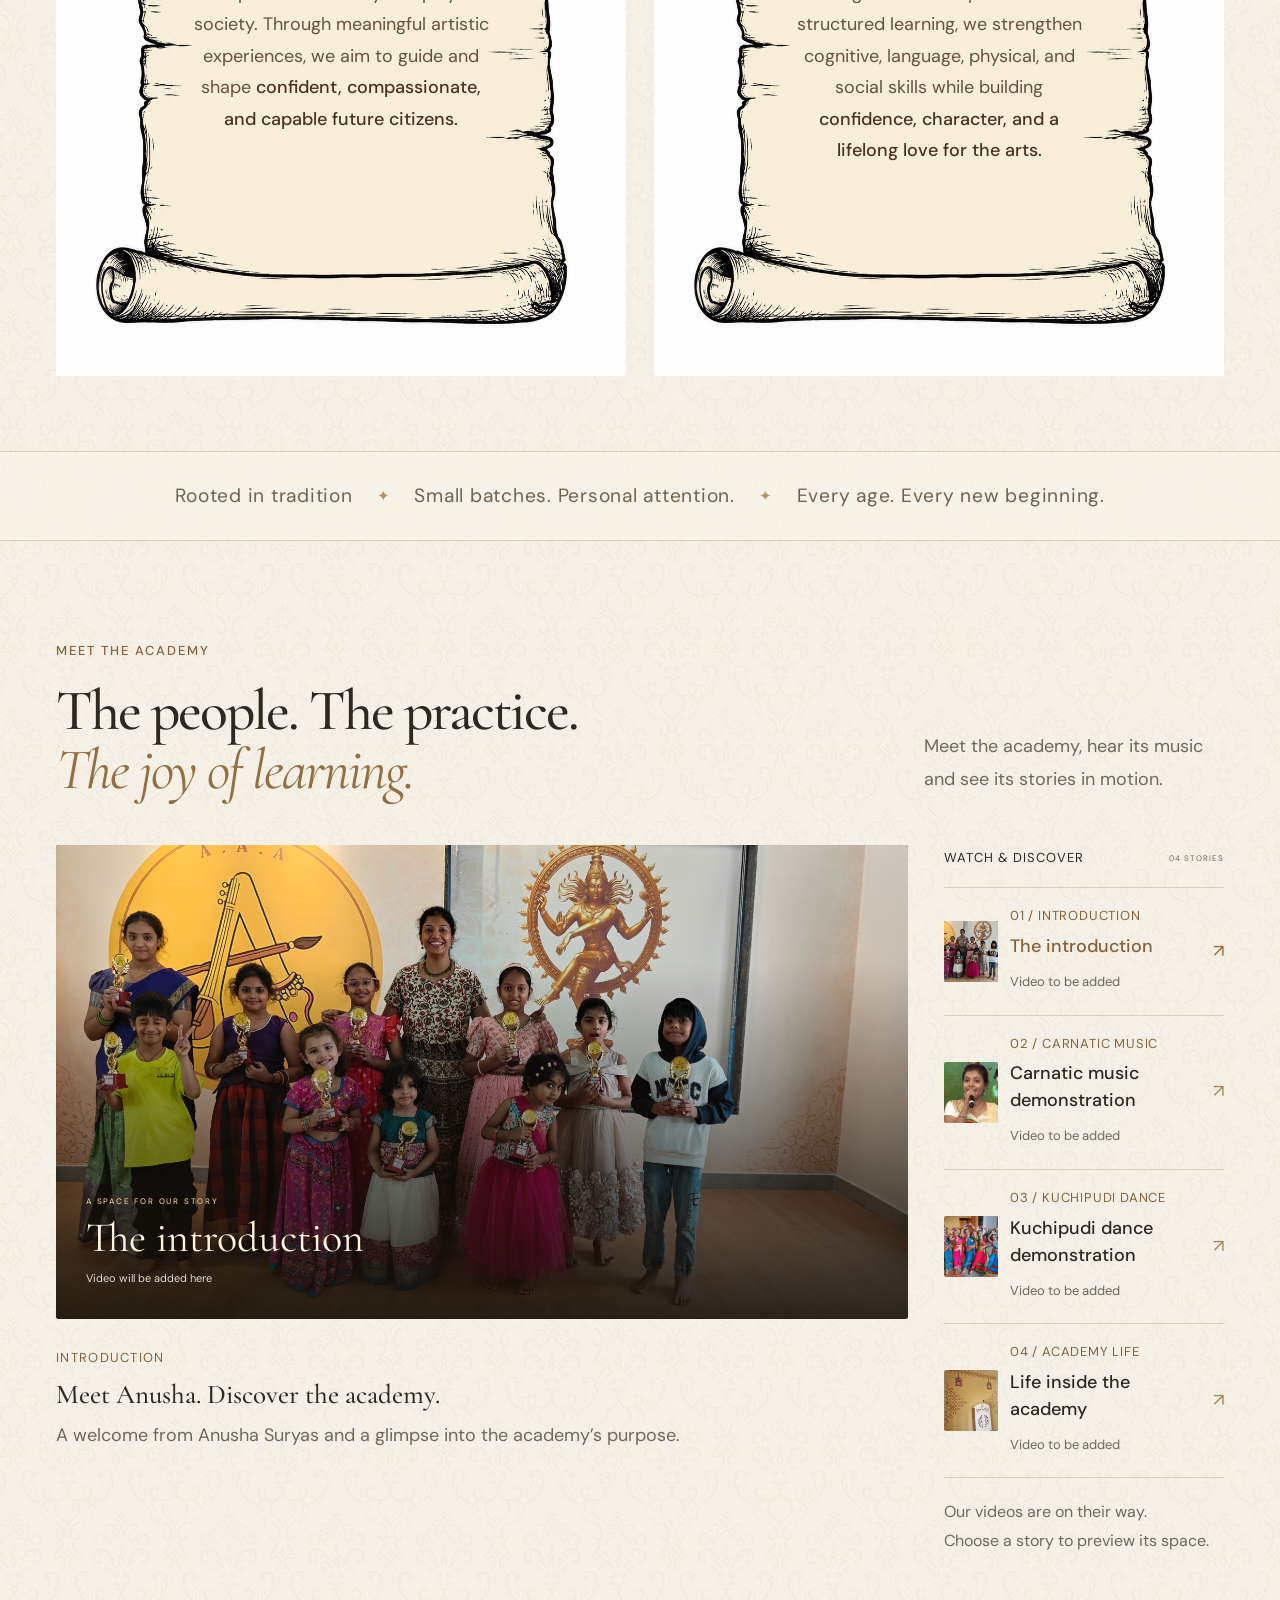
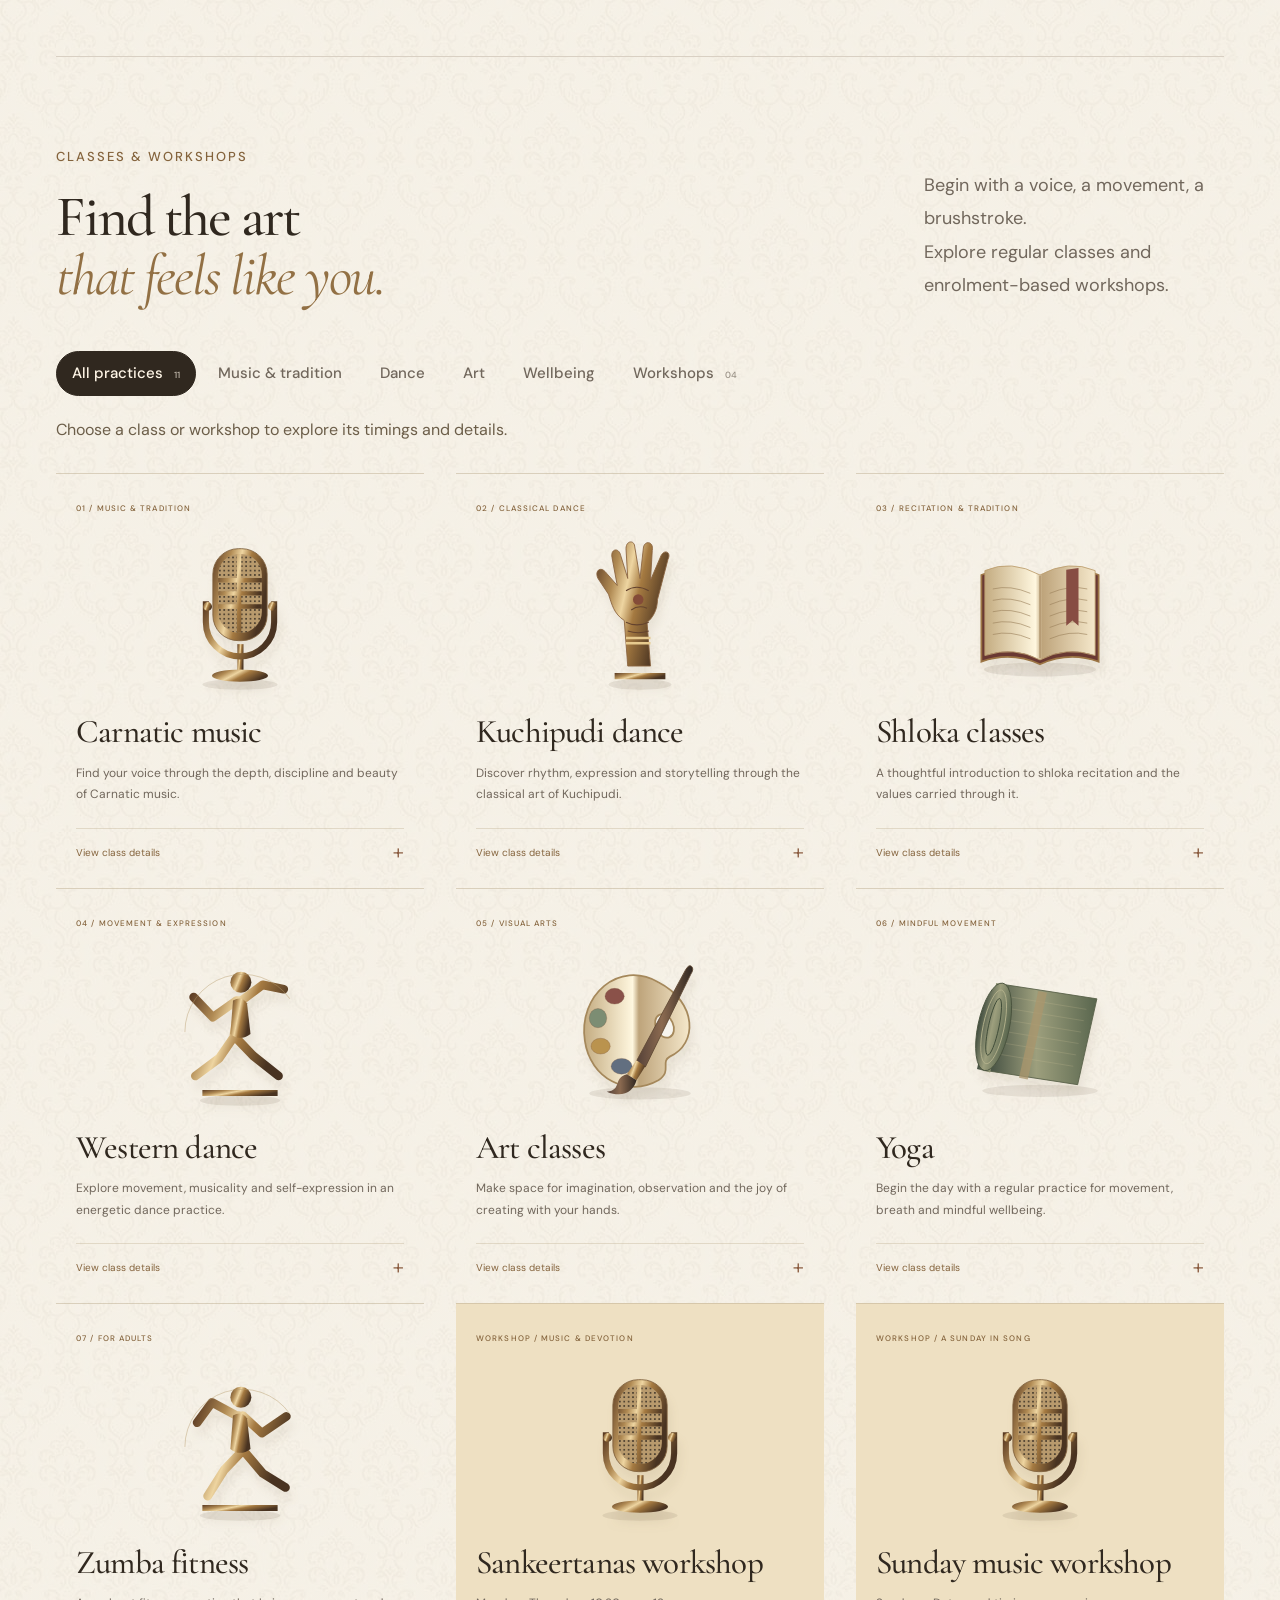
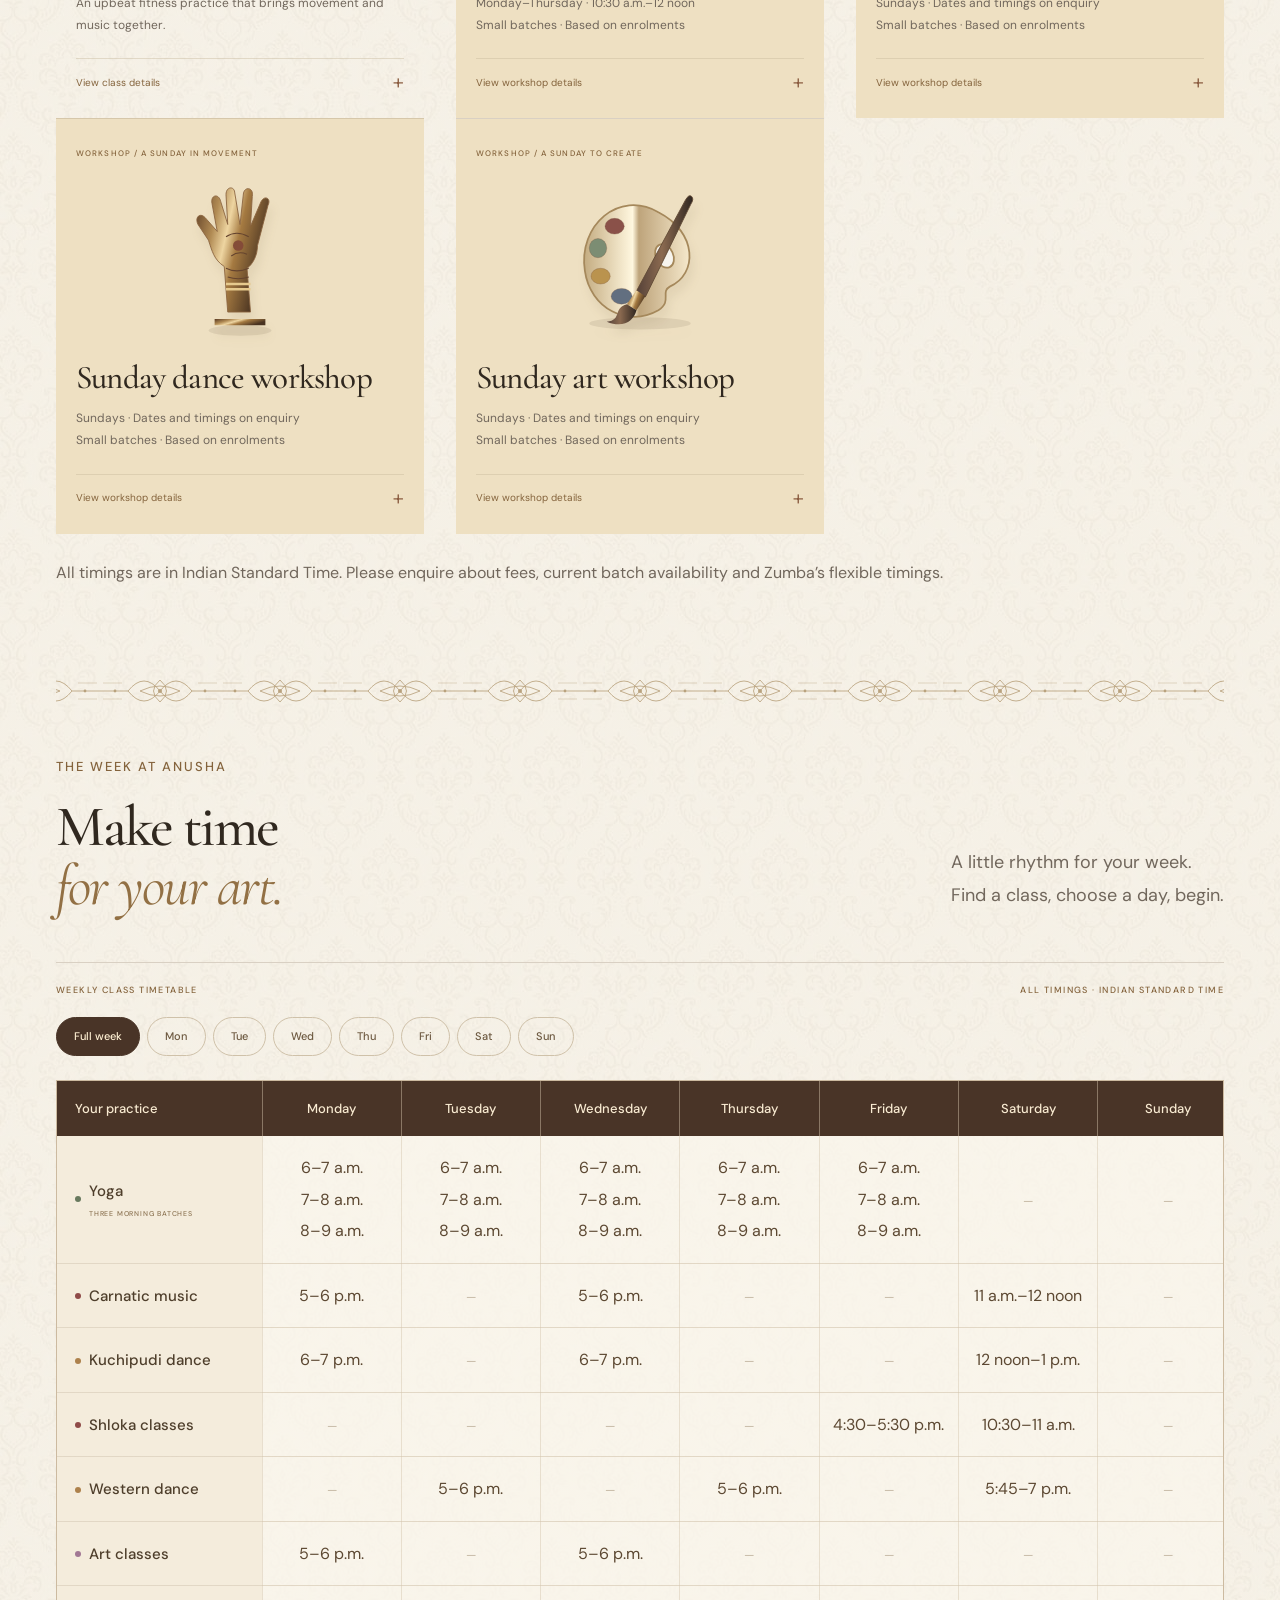
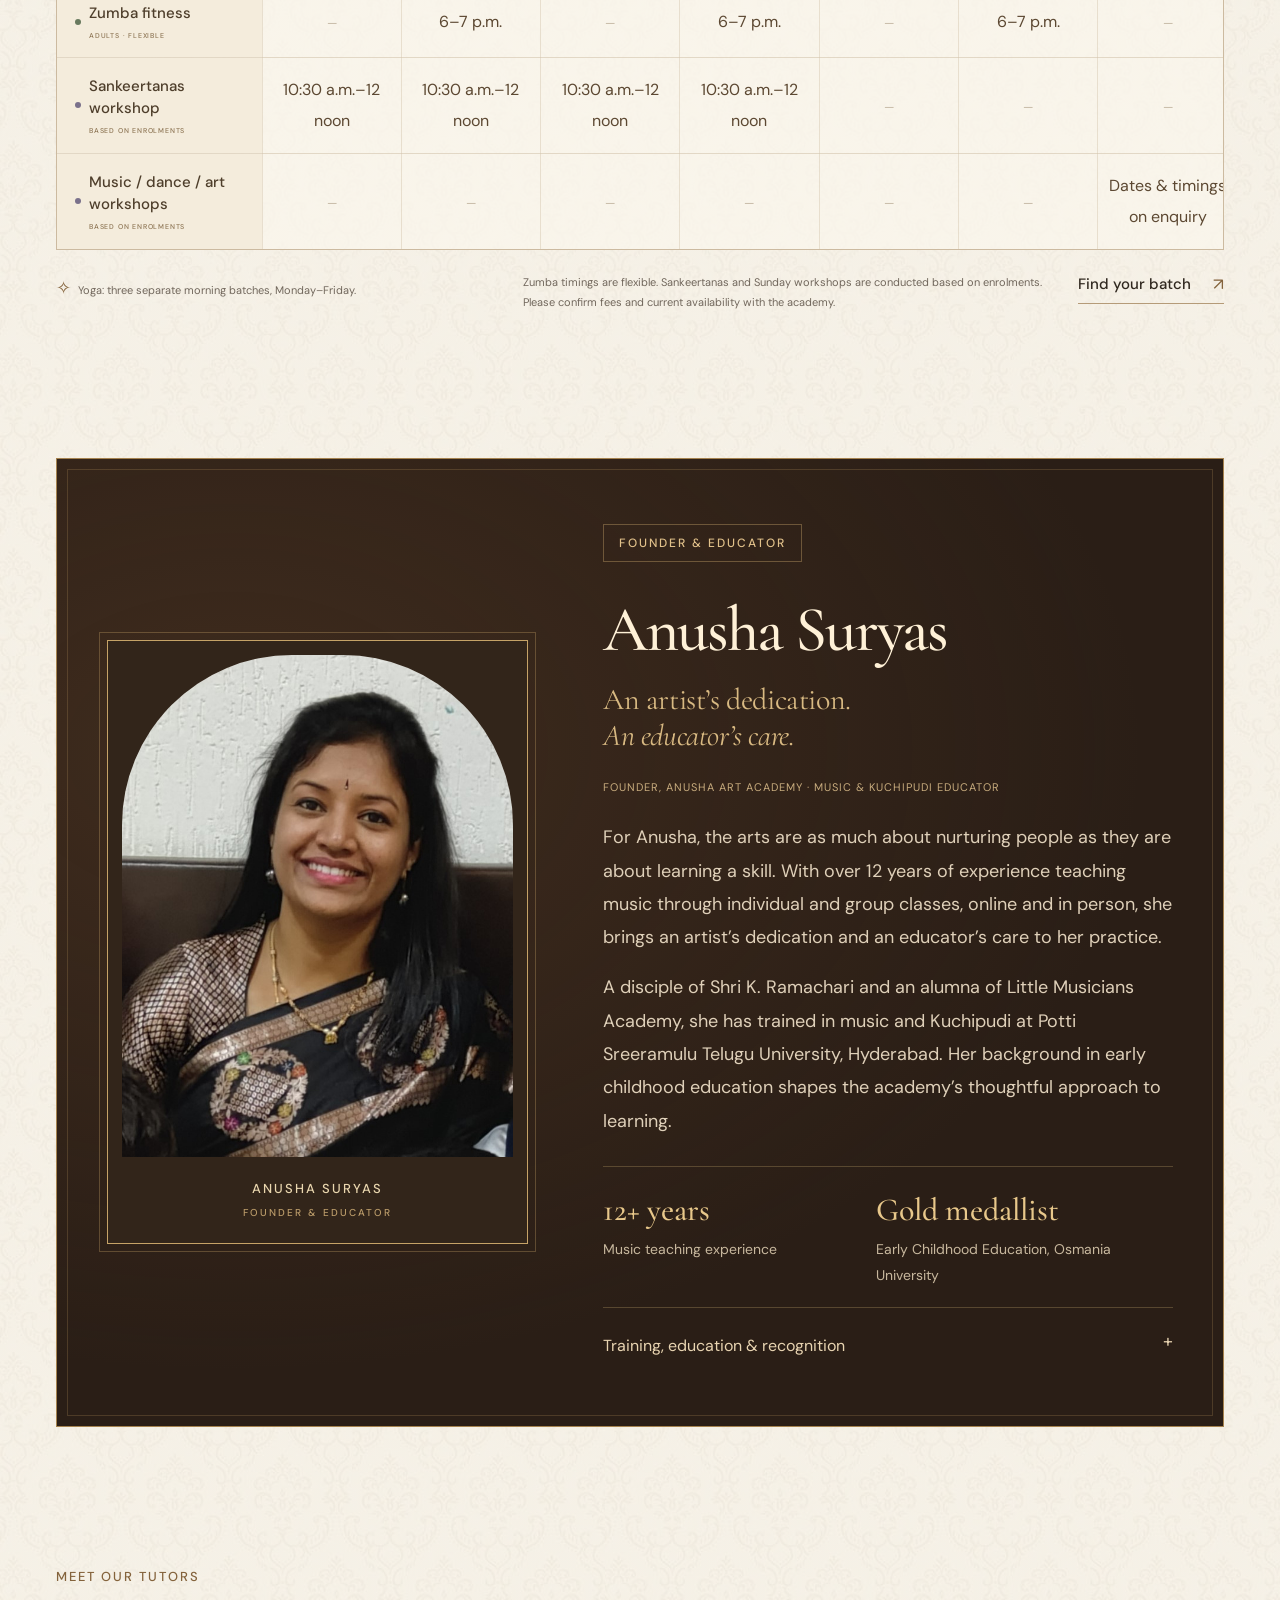
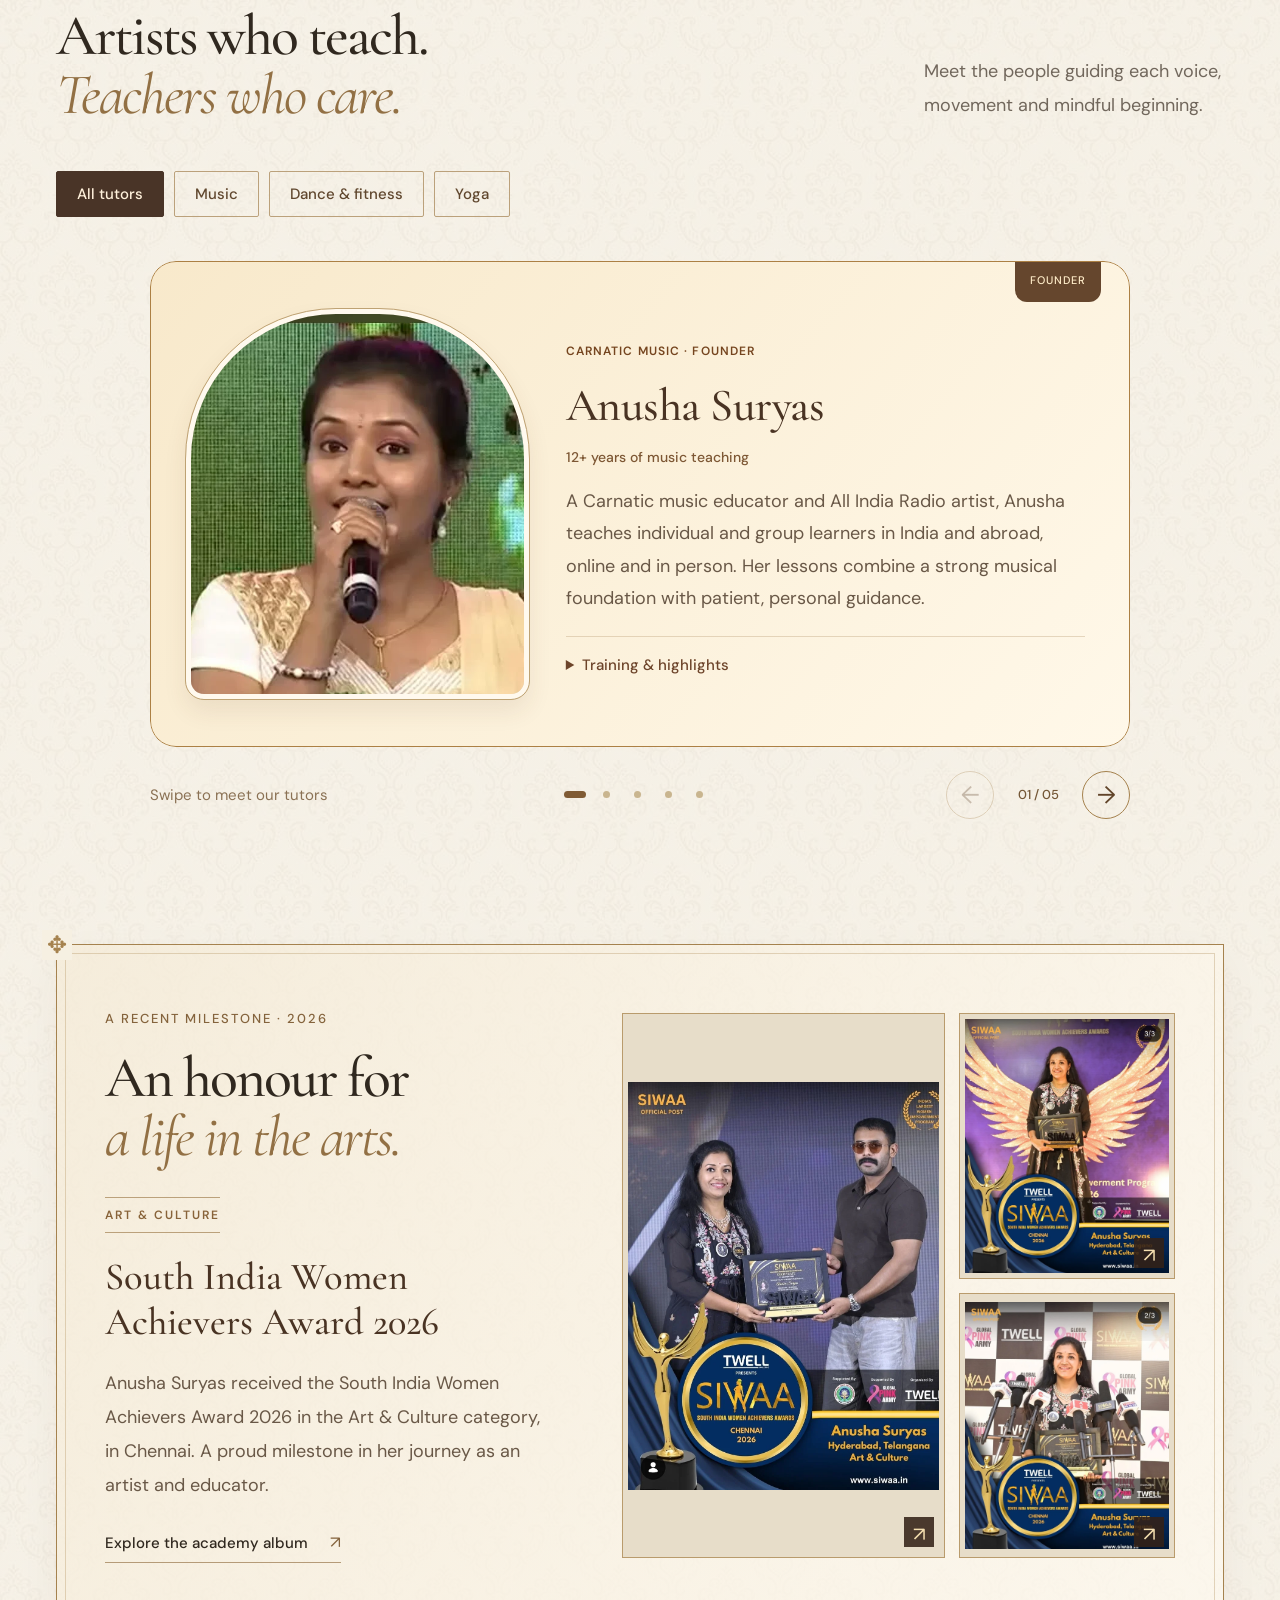
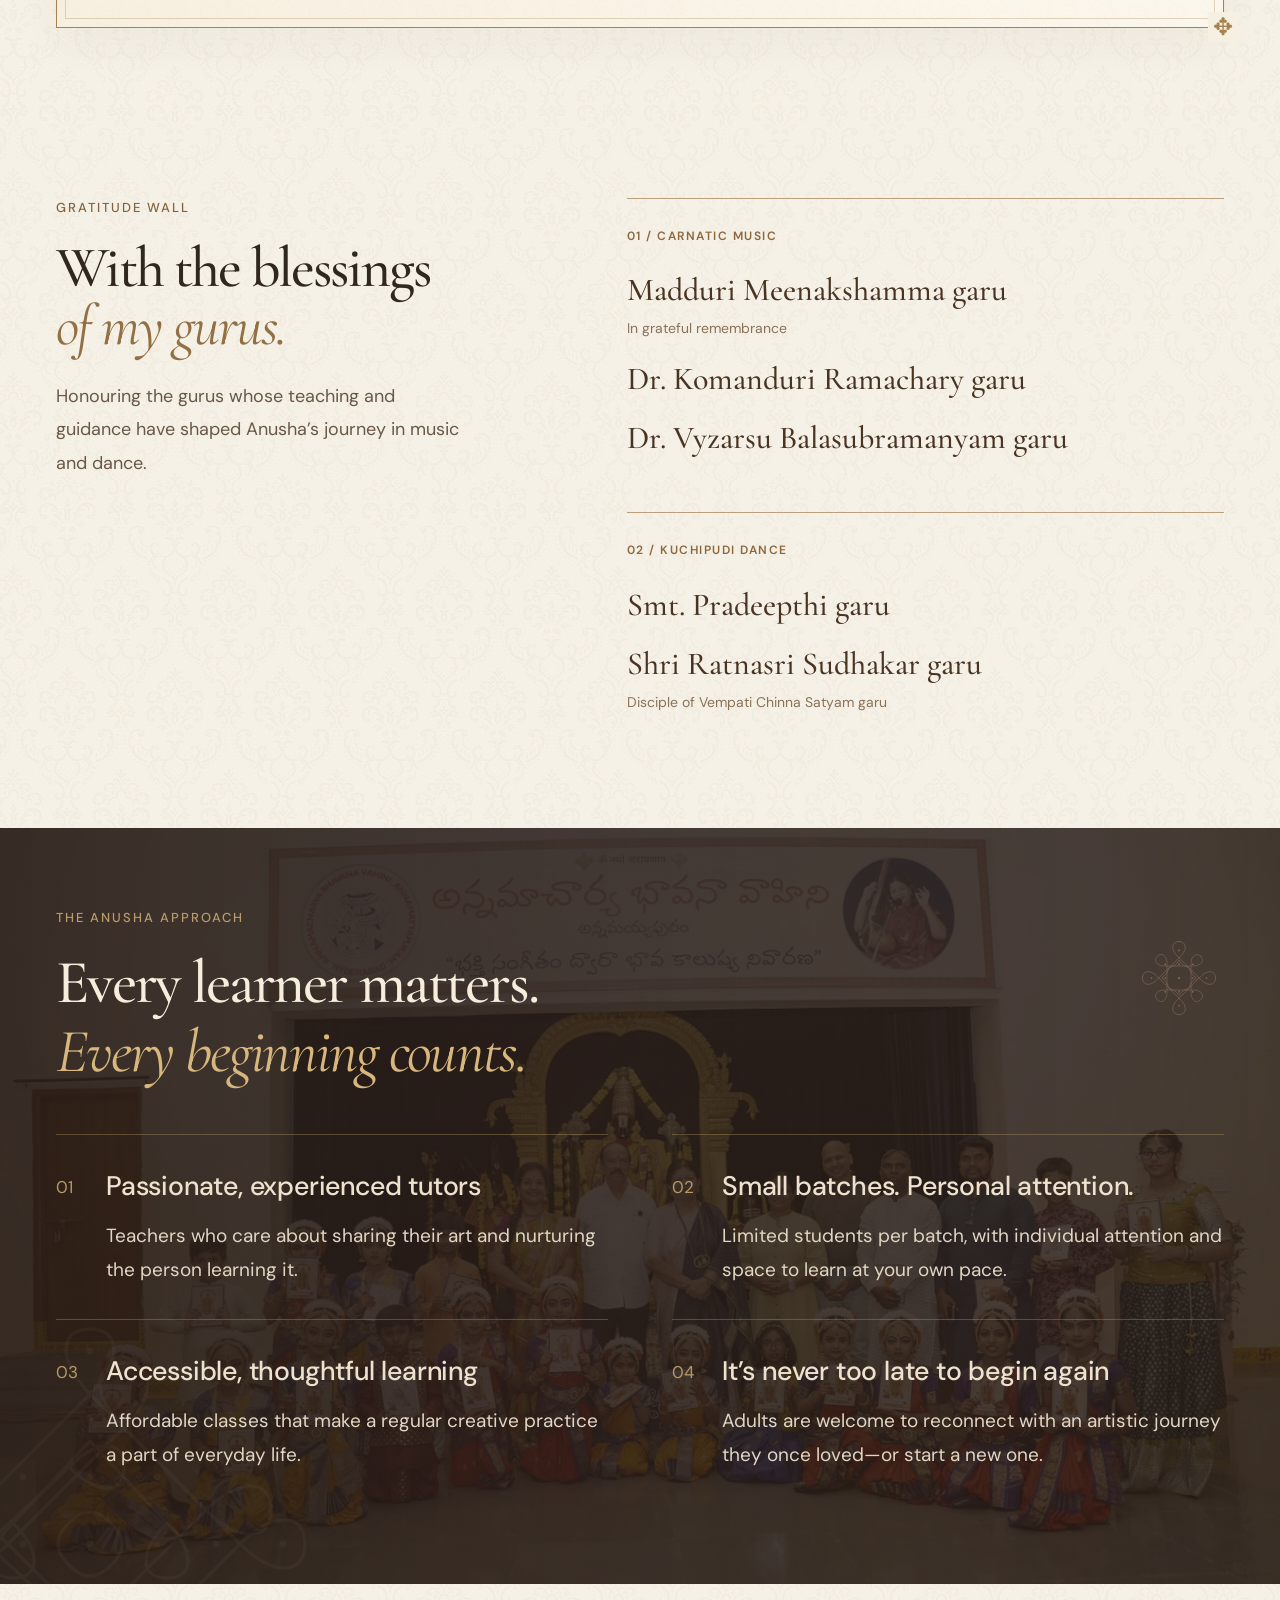
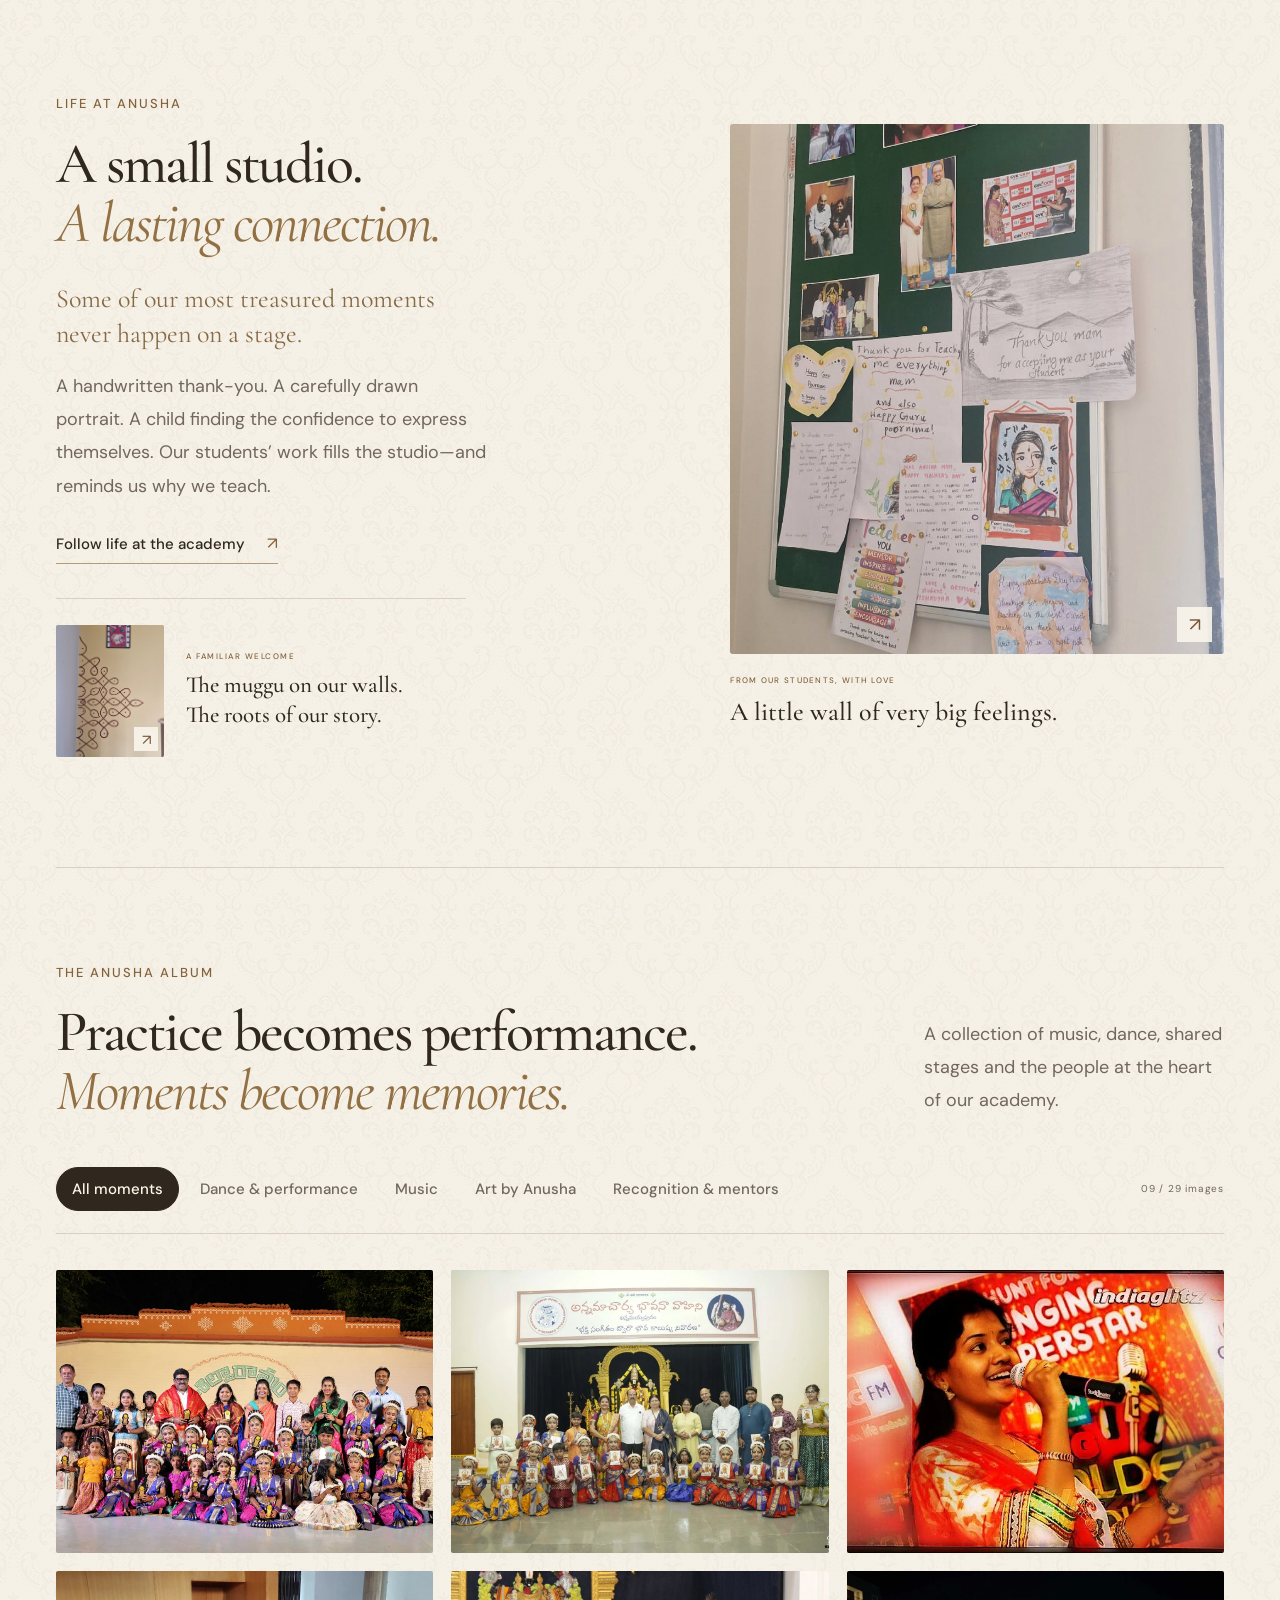
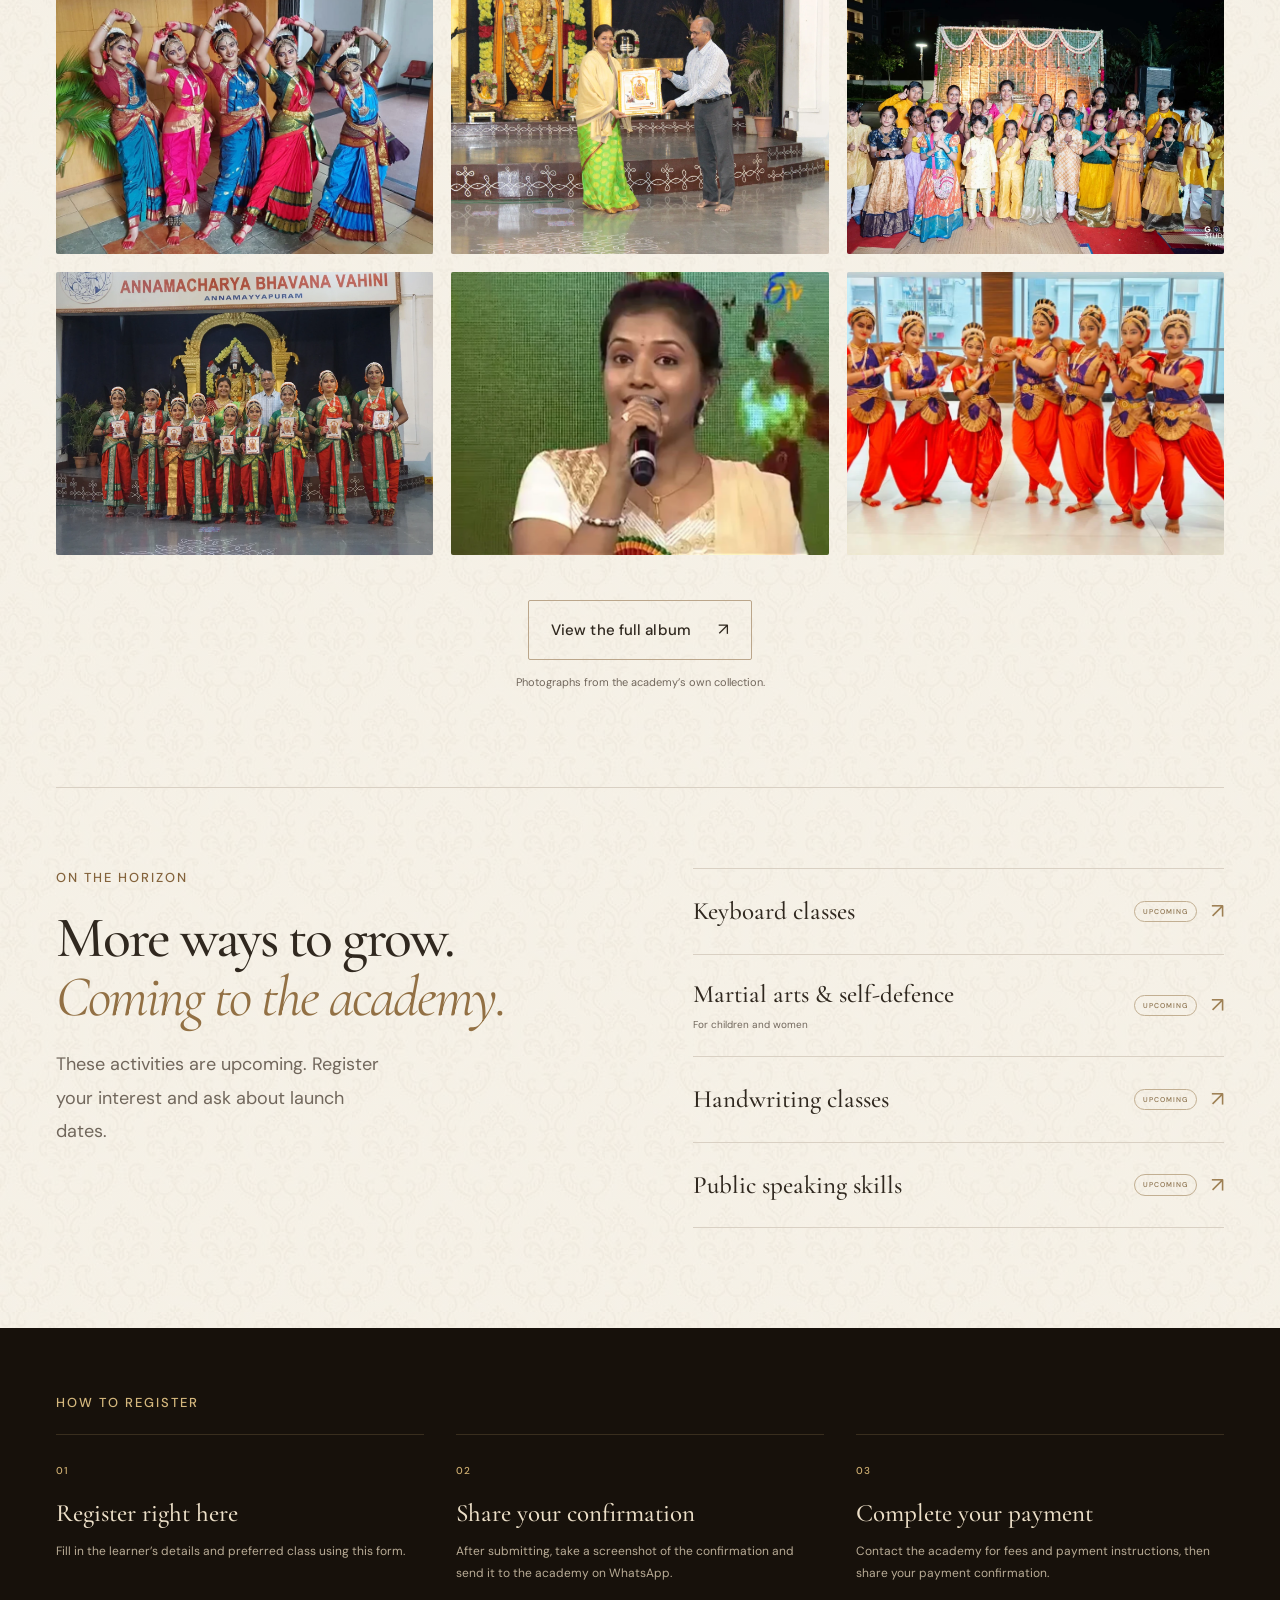
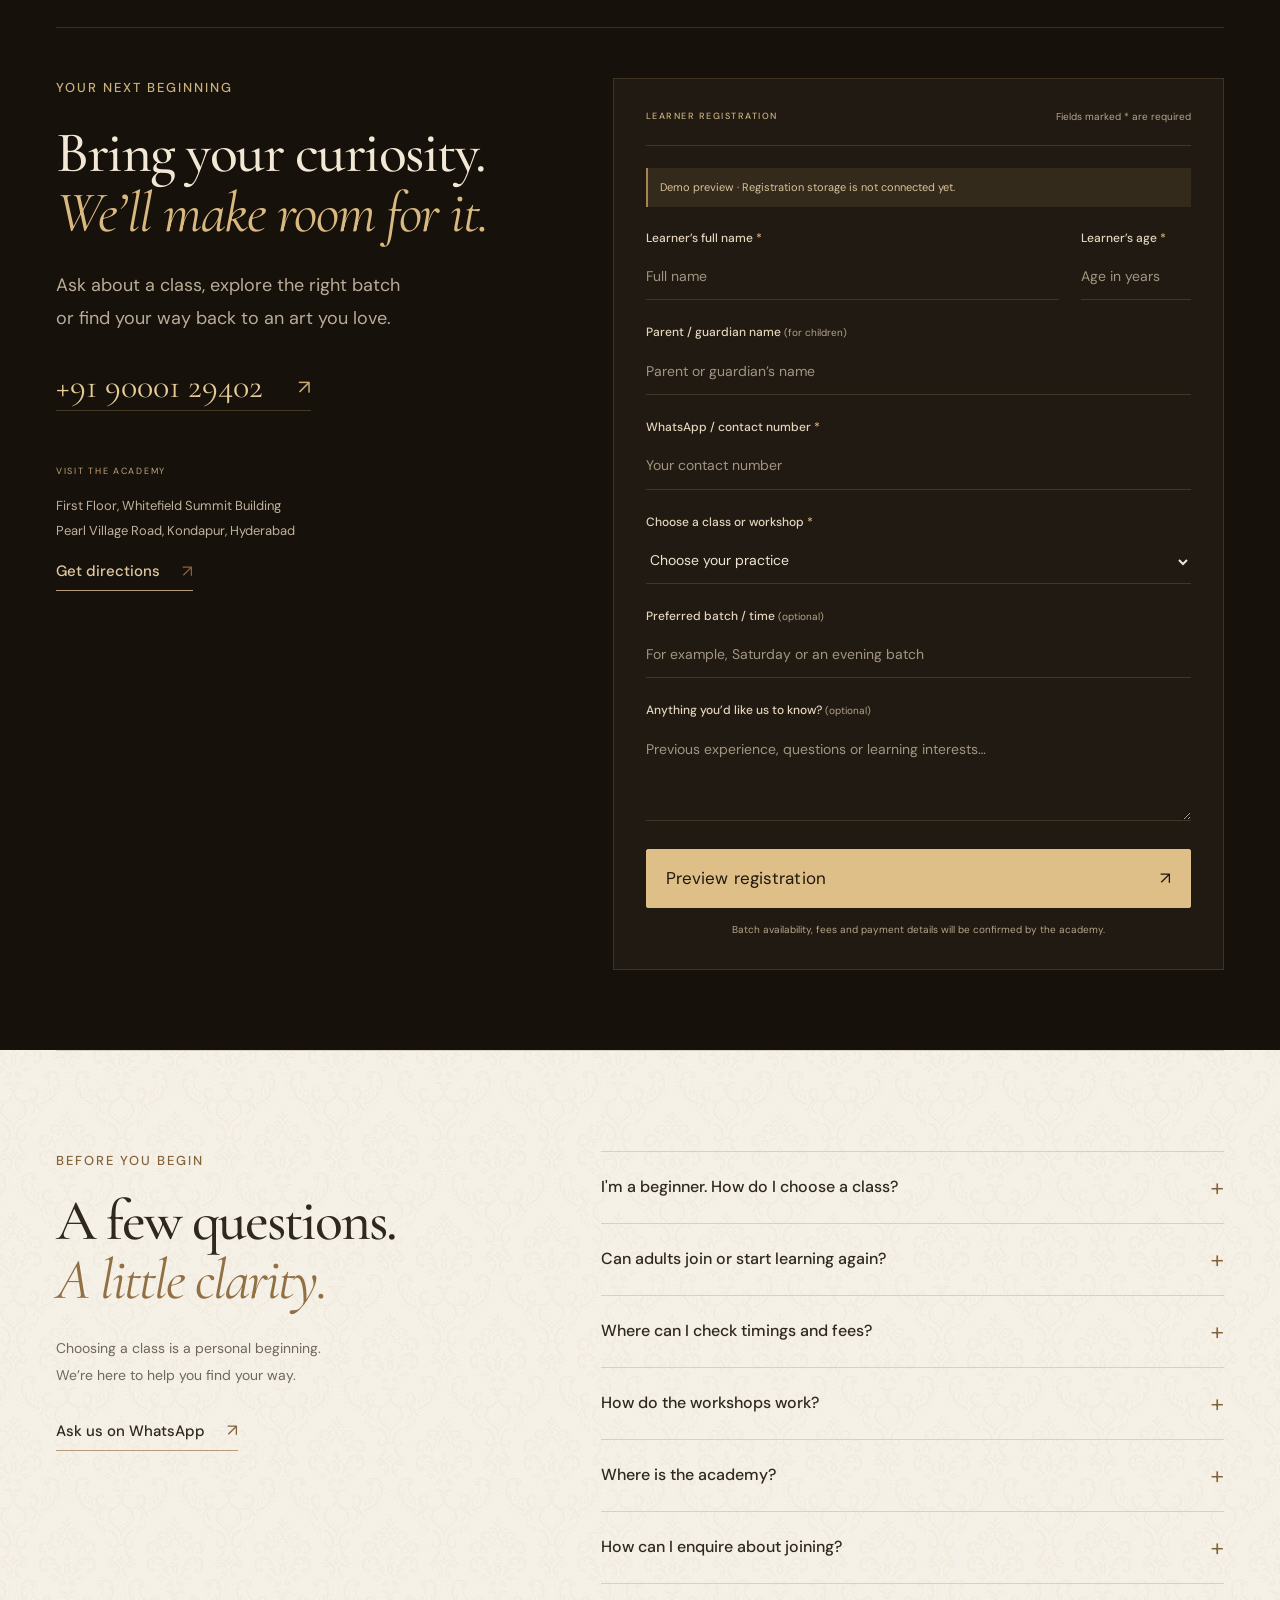
==== commit 7ff9aff0: "Show one framed tutor card per swipe" ====
--- a/index.html
+++ b/index.html
@@ -46,8 +46,8 @@
 <link rel="stylesheet" href="readability.css?v=1">
 <link rel="stylesheet" href="workshop-scroll.css?v=brand-2">
 <script src="workshop-scroll.js?v=1" defer></script>
-<link rel="stylesheet" href="people.css?v=carousel-2">
-<script src="people.js?v=carousel-2" defer></script>
+<link rel="stylesheet" href="people.css?v=single-card-3">
+<script src="people.js?v=single-card-3" defer></script>
 </head>
 <body class="contemporary">
 <a class="skip" href="#main">Skip to content</a>
@@ -250,7 +250,7 @@
  <div class="section-heading"><div><p class="eyebrow">MEET OUR TUTORS</p><h2 id="teachers-title">Artists who teach.<br><em>Teachers who care.</em></h2></div><p>Meet the people guiding each voice, movement and mindful beginning.</p></div>
  <div class="tutor-filters" role="group" aria-label="Filter tutors"><button type="button" data-tutor-filter="all" aria-pressed="true">All tutors</button><button type="button" data-tutor-filter="music" aria-pressed="false">Music</button><button type="button" data-tutor-filter="dance" aria-pressed="false">Dance & fitness</button><button type="button" data-tutor-filter="yoga" aria-pressed="false">Yoga</button></div>
  <div class="tutor-window"><div class="faculty-grid tutor-track" id="faculty-grid" role="region" aria-roledescription="carousel" aria-label="Academy tutor profiles" tabindex="0"></div></div>
- <div class="tutor-carousel-bar"><p>Swipe to meet our tutors</p><div class="tutor-carousel-controls"><button type="button" id="tutor-prev" aria-label="Previous tutor" aria-controls="faculty-grid">←</button><span id="tutor-position" aria-live="polite" aria-atomic="true"></span><button type="button" id="tutor-next" aria-label="Next tutor" aria-controls="faculty-grid">→</button></div></div>
+ <div class="tutor-carousel-bar"><p>Swipe to meet our tutors</p><div id="tutor-dots" class="tutor-dots" role="group" aria-label="Choose a tutor"></div><div class="tutor-carousel-controls"><button type="button" id="tutor-prev" aria-label="Previous tutor" aria-controls="faculty-grid">←</button><span id="tutor-position" aria-live="polite" aria-atomic="true"></span><button type="button" id="tutor-next" aria-label="Next tutor" aria-controls="faculty-grid">→</button></div></div>
 </section>
 <section class="recognition section" id="recognition" aria-labelledby="recognition-title">
  <div class="recognition-story"><p class="eyebrow">A RECENT MILESTONE · 2026</p><h2 id="recognition-title">An honour for<br><em>a life in the arts.</em></h2><span class="recognition-category">ART & CULTURE</span><h3>South India Women<br>Achievers Award 2026</h3><p>Anusha Suryas received the South India Women Achievers Award 2026 in the Art & Culture category, in Chennai. A proud milestone in her journey as an artist and educator.</p><a class="text-link" href="#album">Explore the academy album <span aria-hidden="true">↗</span></a></div>
--- a/people.css
+++ b/people.css
@@ -105,3 +105,39 @@
 .tutor-track .tutor-portrait img[alt*="Kuchipudi"]{object-fit:contain}
 .tutor-carousel-controls{margin-right:110px}
 @media(max-width:700px){.tutor-carousel-controls{margin-right:60px}}
+/* A single portrait card, one tutor per swipe on every screen. */
+.tutor-window{max-width:1000px;margin-inline:auto;padding:12px 10px 24px;overflow:hidden}
+.contemporary .faculty-grid.tutor-track{gap:24px;padding:0;align-items:stretch;border-radius:26px;scroll-padding:0}
+.contemporary .tutor-track .faculty-card{position:relative;flex:0 0 100%;display:grid;grid-template-columns:minmax(0,.8fr) minmax(0,1.2fr);align-items:center;min-height:460px;border:1px solid #c3a575;border-radius:26px;background:linear-gradient(130deg,#fbf4e4,#f3e9d5);padding:28px;gap:30px;overflow:hidden;box-sizing:border-box}
+.contemporary .tutor-track .founder-tutor-card{background:linear-gradient(130deg,#f8e9cb,#fff8e9);border-color:#ac8044}
+.tutor-track .tutor-portrait{position:relative;height:390px;min-width:0;border-radius:150px 150px 18px 18px;border:5px solid #fff9ee;outline:1px solid #bea273;box-sizing:border-box;box-shadow:0 12px 24px #573c2417;margin:7px}
+.tutor-track .tutor-copy{padding:28px 16px 24px 0;min-width:0}
+.contemporary .tutor-track .faculty-card h3{font-size:clamp(32px,3.6vw,46px);margin-block:14px}
+.contemporary .tutor-track .faculty-card p{font-size:18px;line-height:1.8}
+.tutor-founder-ribbon{position:absolute;right:28px;top:0;background:#65462d;color:#ffedc9;font:500 11px/1.5 var(--sans);letter-spacing:1px;text-transform:uppercase;padding:10px 15px 13px;border-radius:0 0 12px 12px;z-index:1}
+.tutor-carousel-bar{max-width:980px;margin:0 auto;border-top:0;padding-top:0;flex-wrap:wrap}
+.tutor-carousel-controls{margin-right:0;gap:14px}
+.tutor-carousel-controls span{min-width:60px}
+.tutor-dots{display:flex;align-items:center;justify-content:center;gap:3px}
+.tutor-dots button{display:grid;place-items:center;width:28px;height:34px;border:0;background:transparent;padding:0;cursor:pointer}
+.tutor-dots button::before{content:"";width:7px;height:7px;background:#c9b58f;border-radius:50%;transition:width .2s,background .2s}
+.tutor-dots button[aria-current=true]::before{width:22px;border-radius:8px;background:#805b34}
+.tutor-dots button:focus-visible{outline:2px solid #9b733a;outline-offset:1px;border-radius:8px}
+@media(max-width:700px){
+ .tutor-window{padding:10px 2px 20px}
+ .contemporary .tutor-track .faculty-card{flex-basis:100%;grid-template-columns:1fr;gap:15px;padding:25px 23px 28px;border-radius:24px;align-content:start;min-height:0}
+ .contemporary .faculty-grid.tutor-track{border-radius:24px}
+ .tutor-track .tutor-portrait{height:265px;width:min(100% - 16px,260px);margin:14px auto 5px;border-radius:140px 140px 15px 15px}
+ .tutor-track .tutor-copy{padding:8px 0 0}
+ .contemporary .tutor-track .faculty-card h3{font-size:34px}
+ .contemporary .tutor-track .faculty-card p{font-size:17px;line-height:1.8}
+ .tutor-founder-ribbon{right:20px;font-size:10px;padding:7px 12px 10px}
+ .tutor-carousel-bar{display:grid;grid-template-columns:1fr auto;gap:10px 8px;align-items:center}
+ .tutor-carousel-bar>p{grid-column:1/-1;text-align:center;font-size:14px}
+ .tutor-carousel-controls{margin-right:0;gap:7px;align-self:center}
+ .tutor-carousel-controls button{width:42px;height:42px}
+ .tutor-carousel-controls span{font-size:12px;min-width:48px}
+ .tutor-dots{justify-content:flex-start;gap:0}
+ .tutor-dots button{width:25px}
+}
+@media(prefers-reduced-motion:reduce){.tutor-dots button::before{transition:none}}
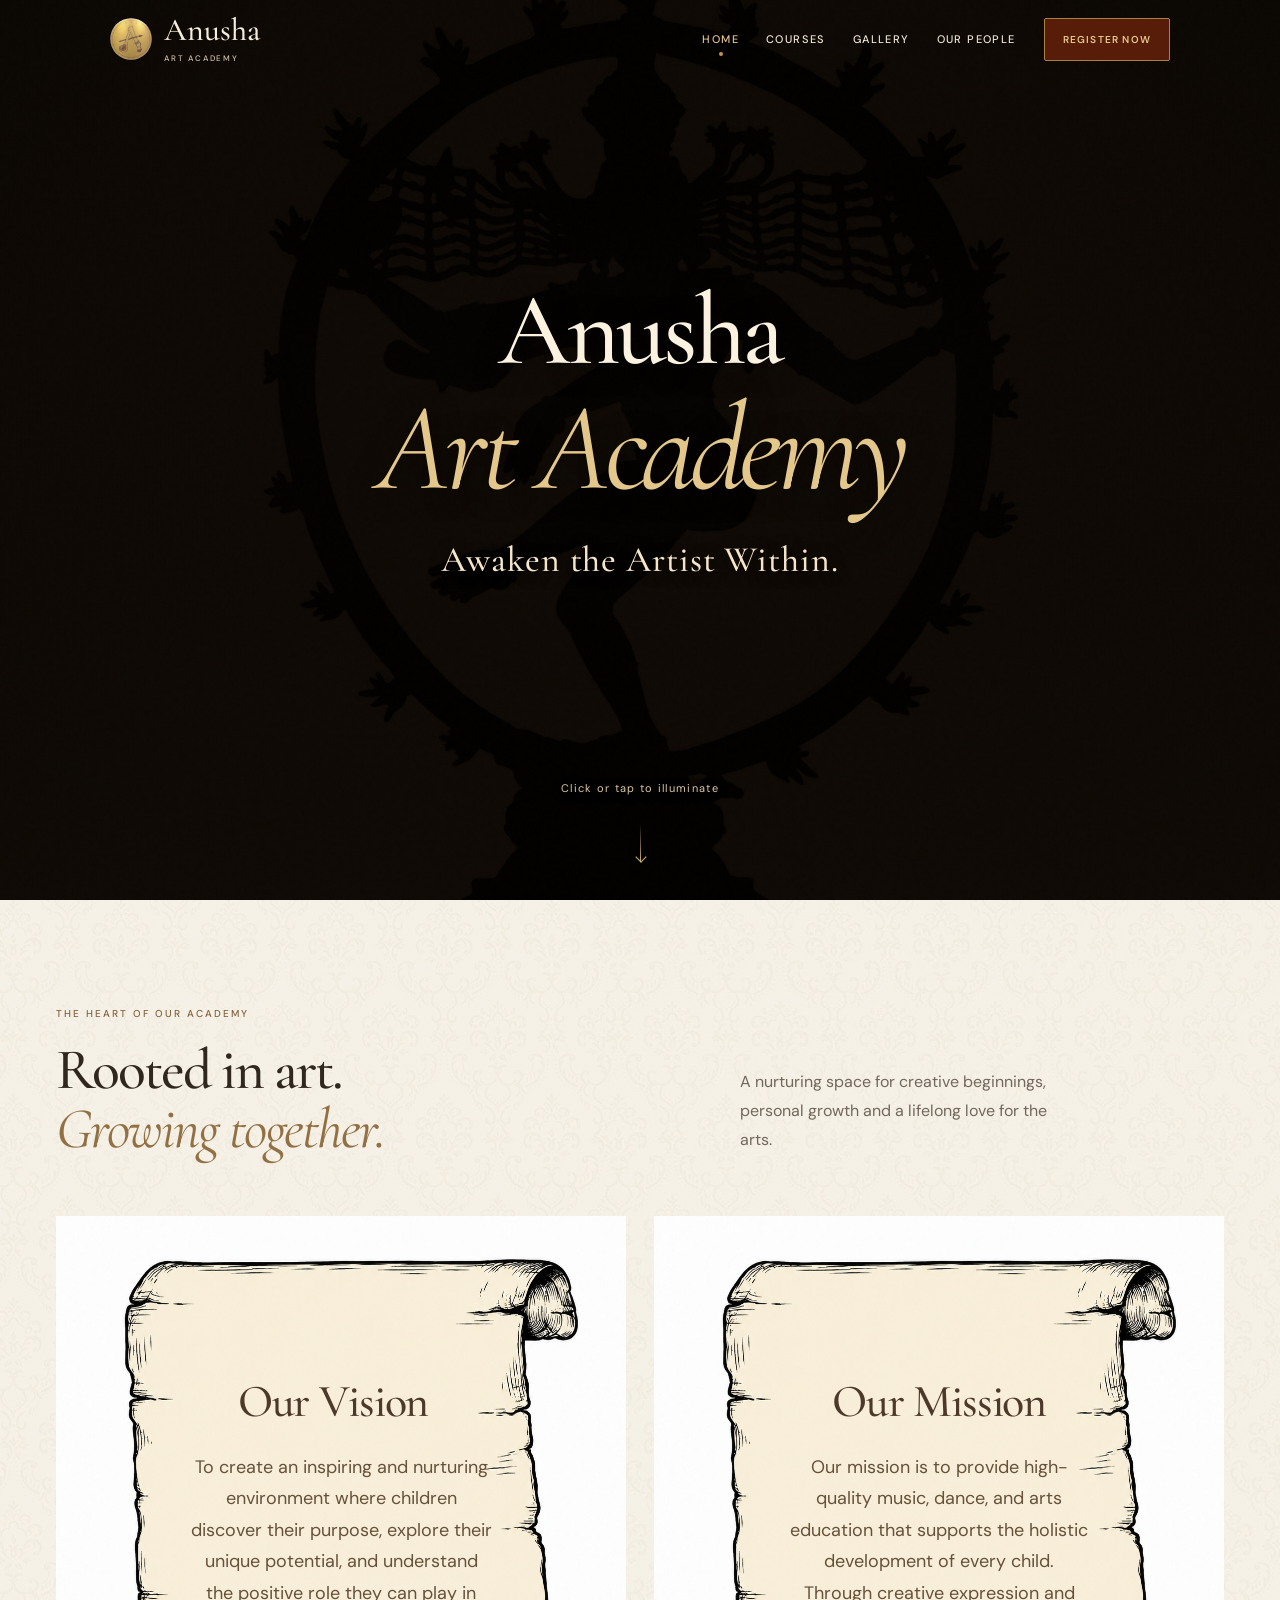
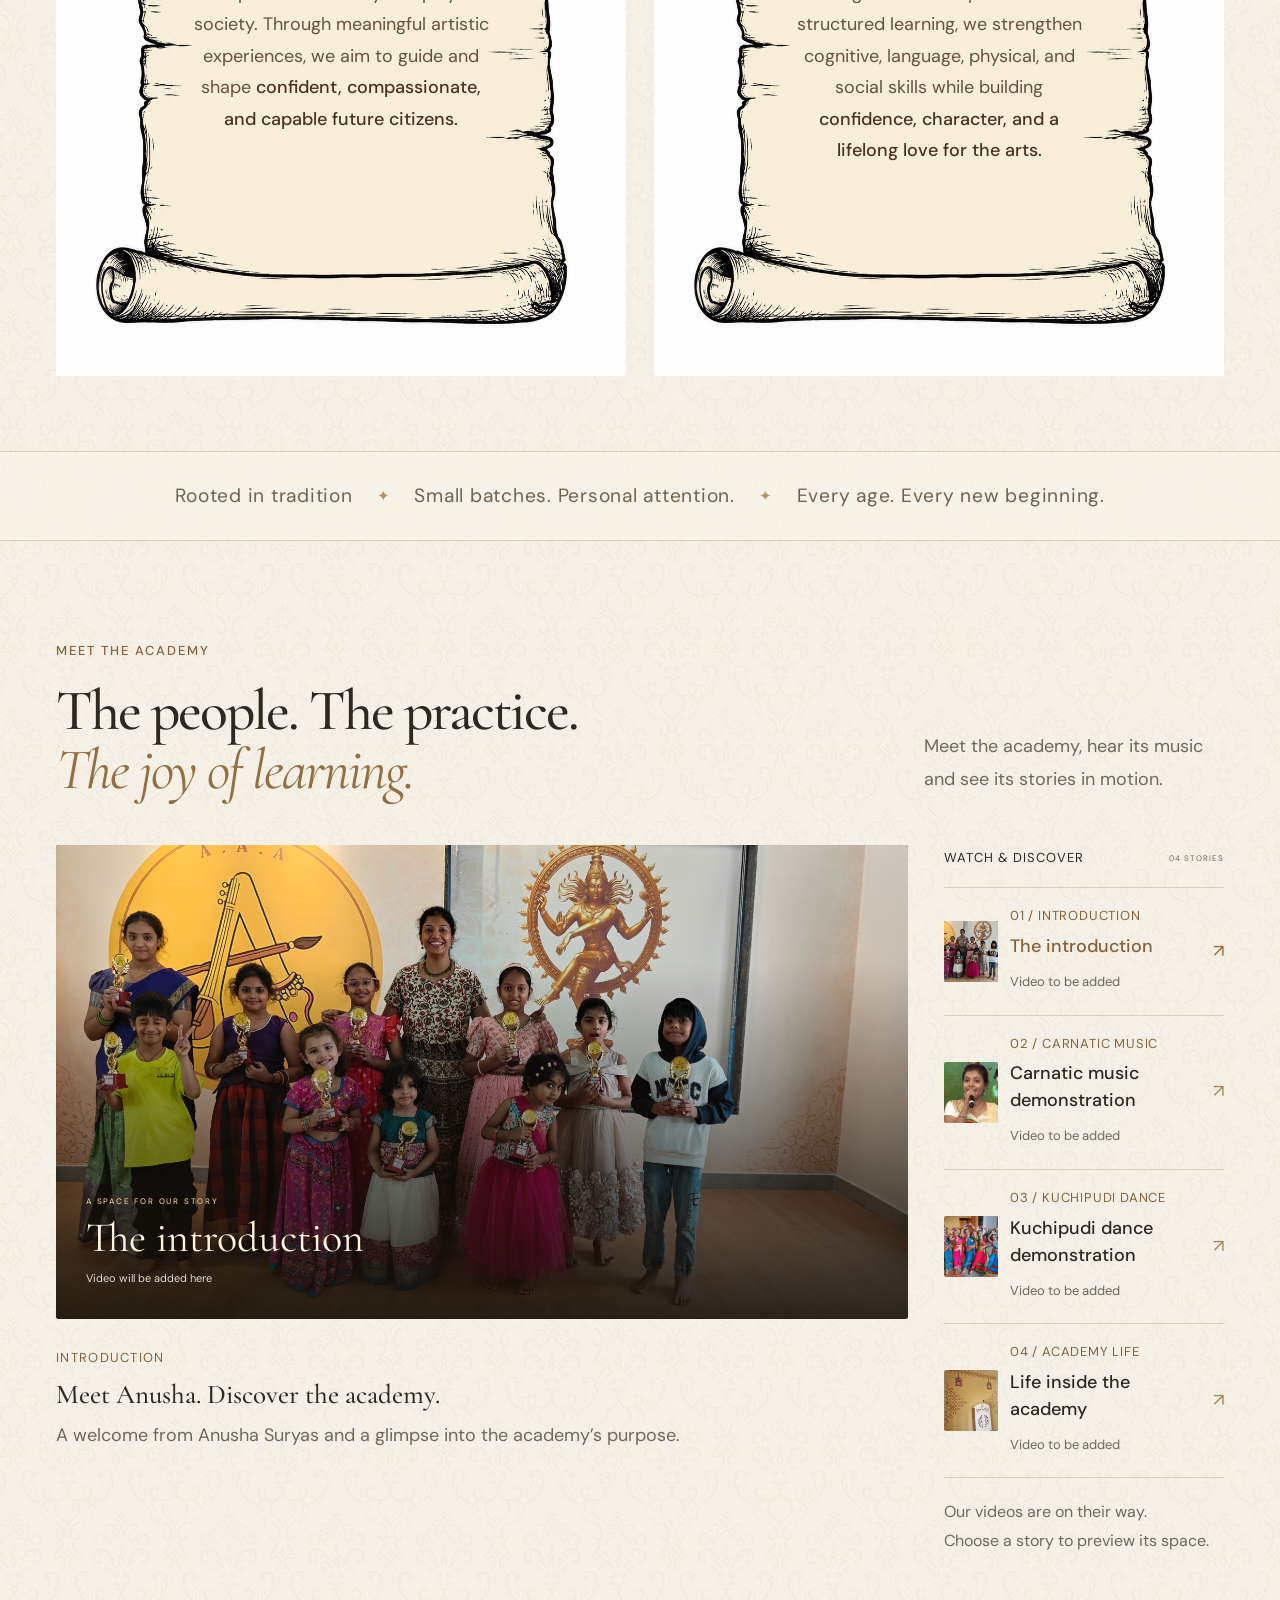
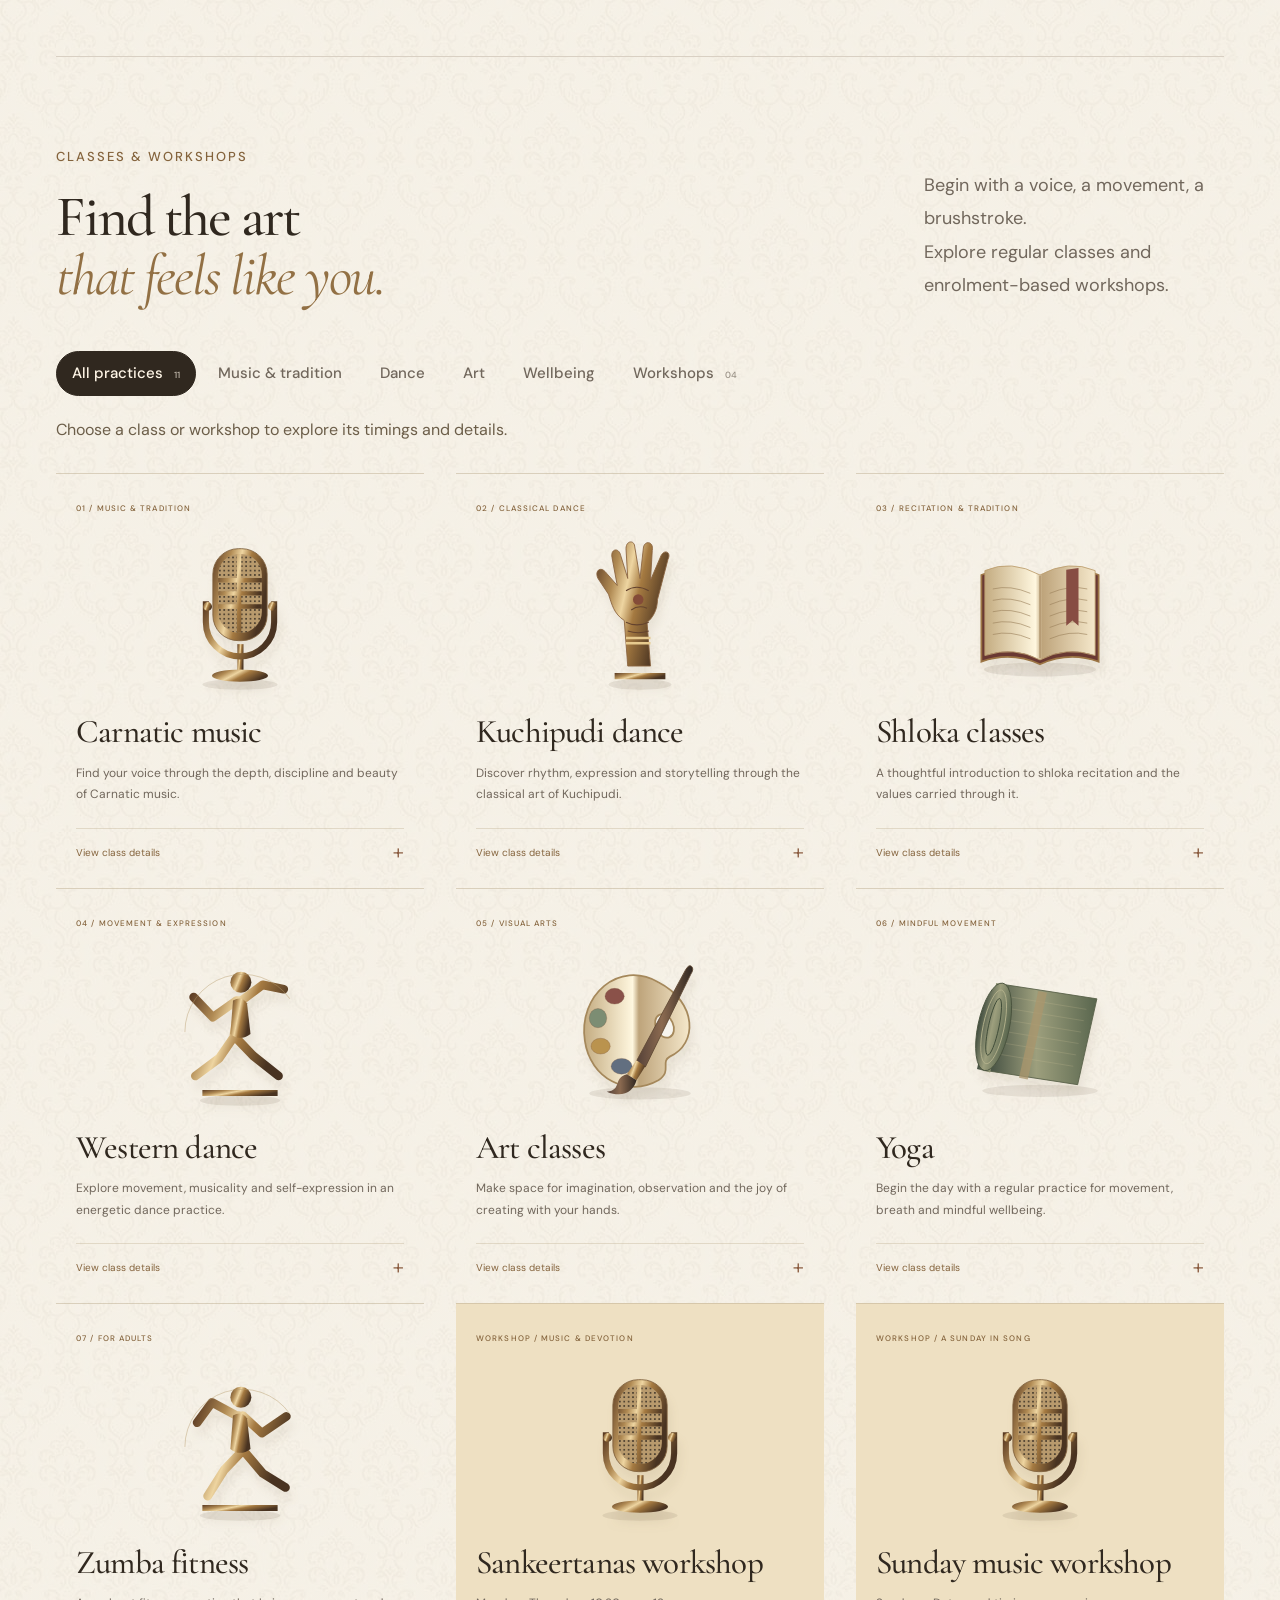
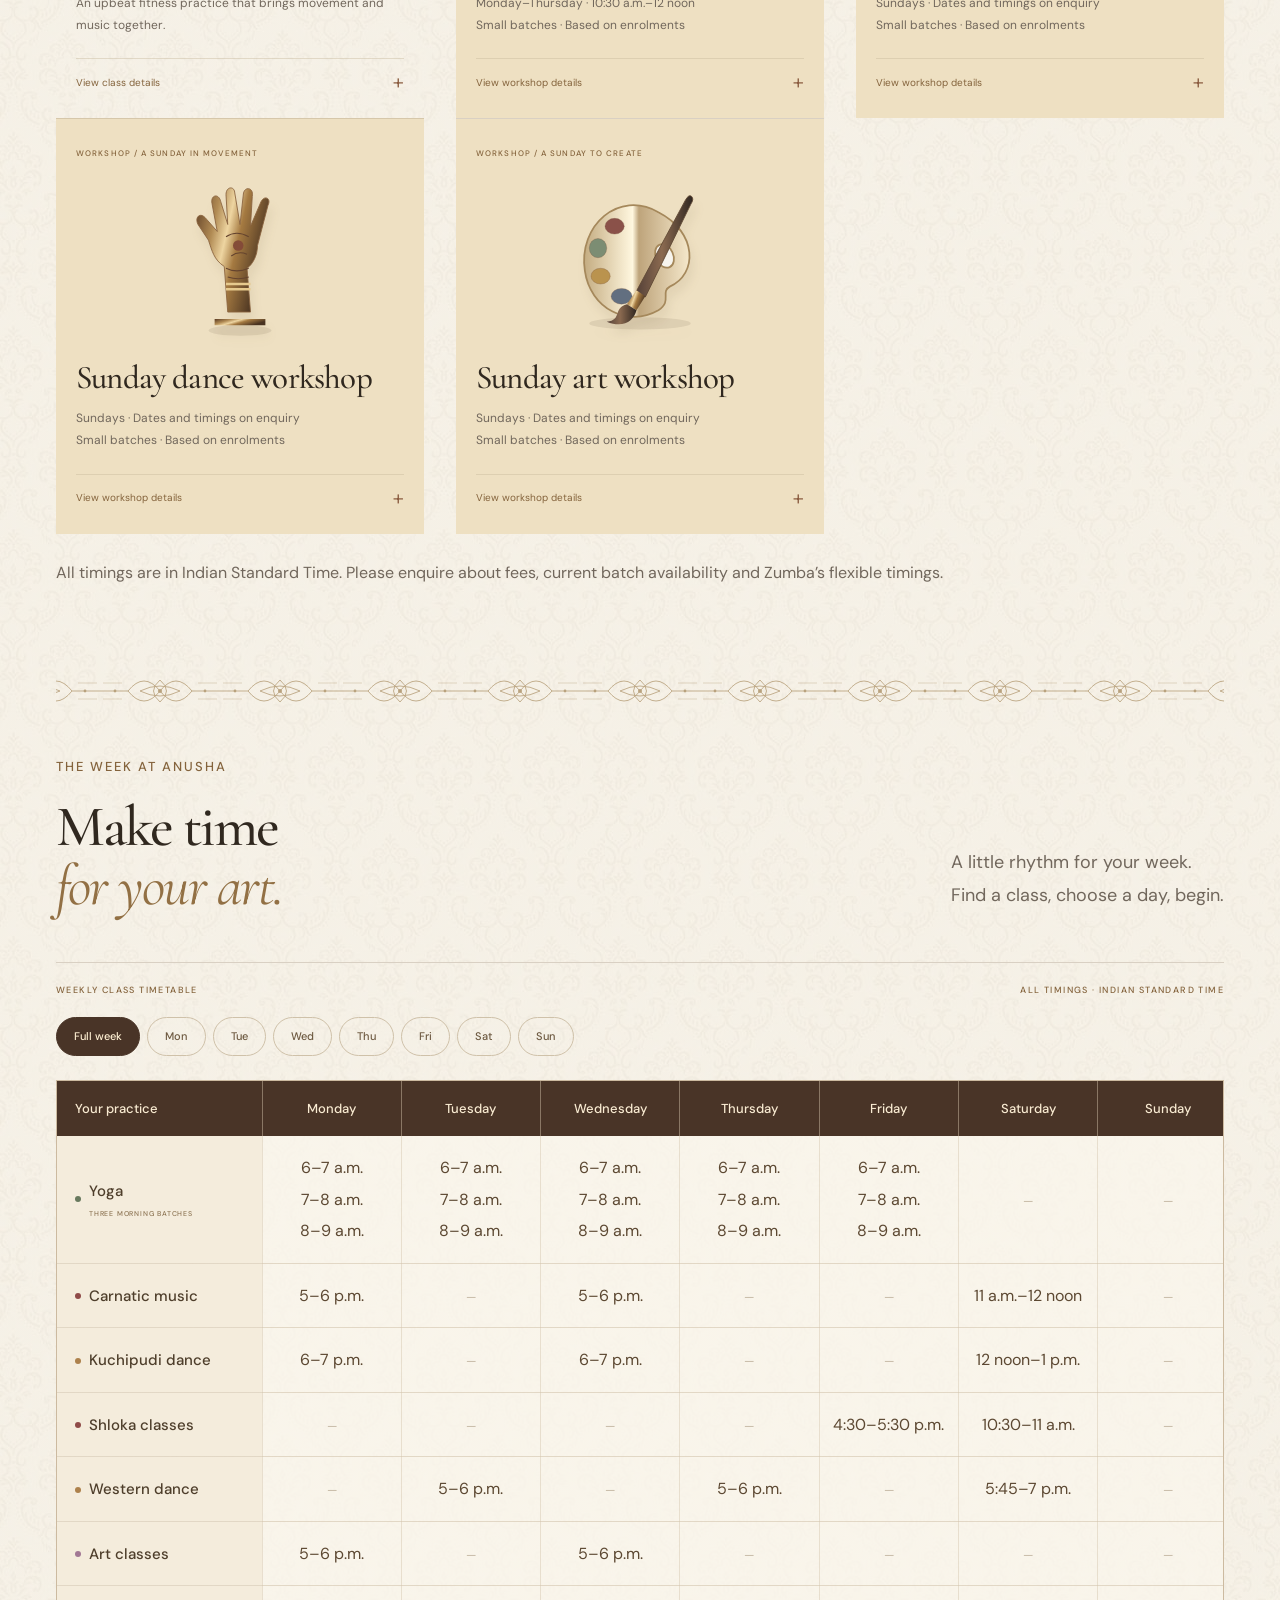
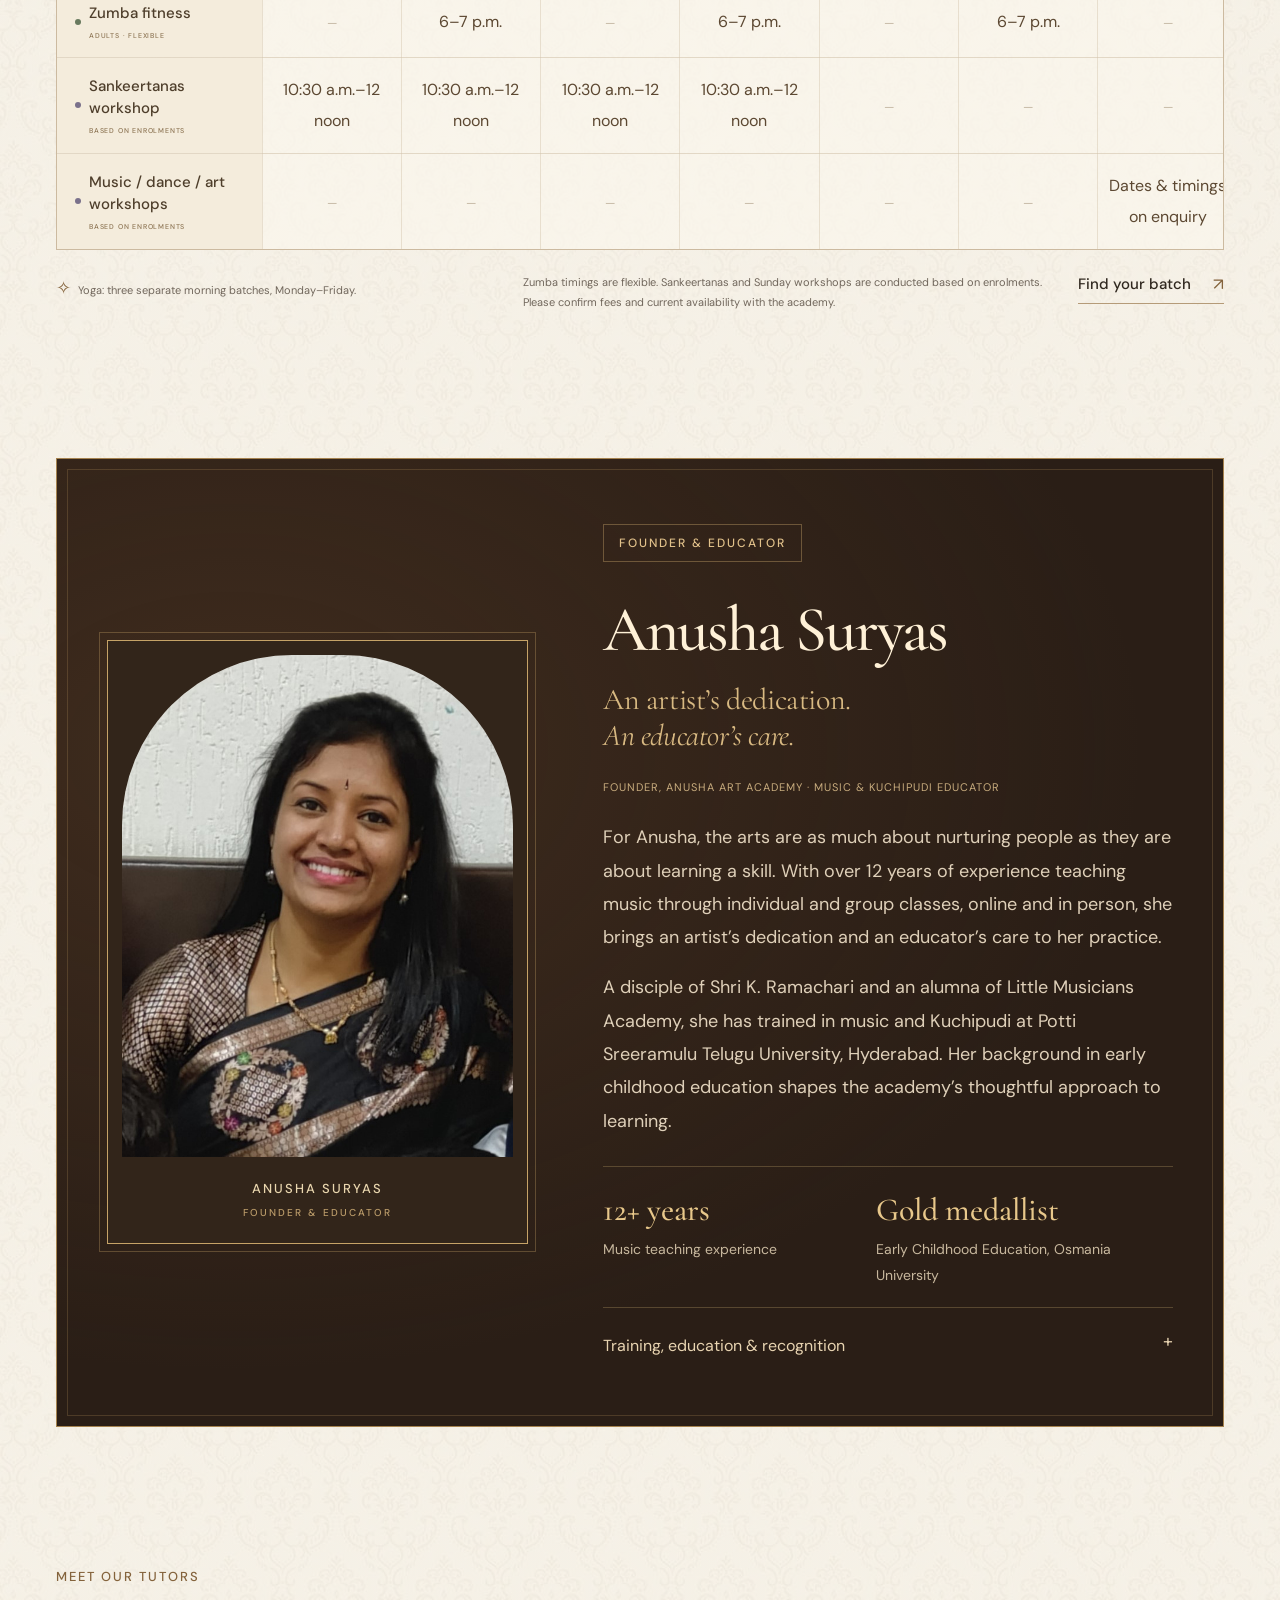
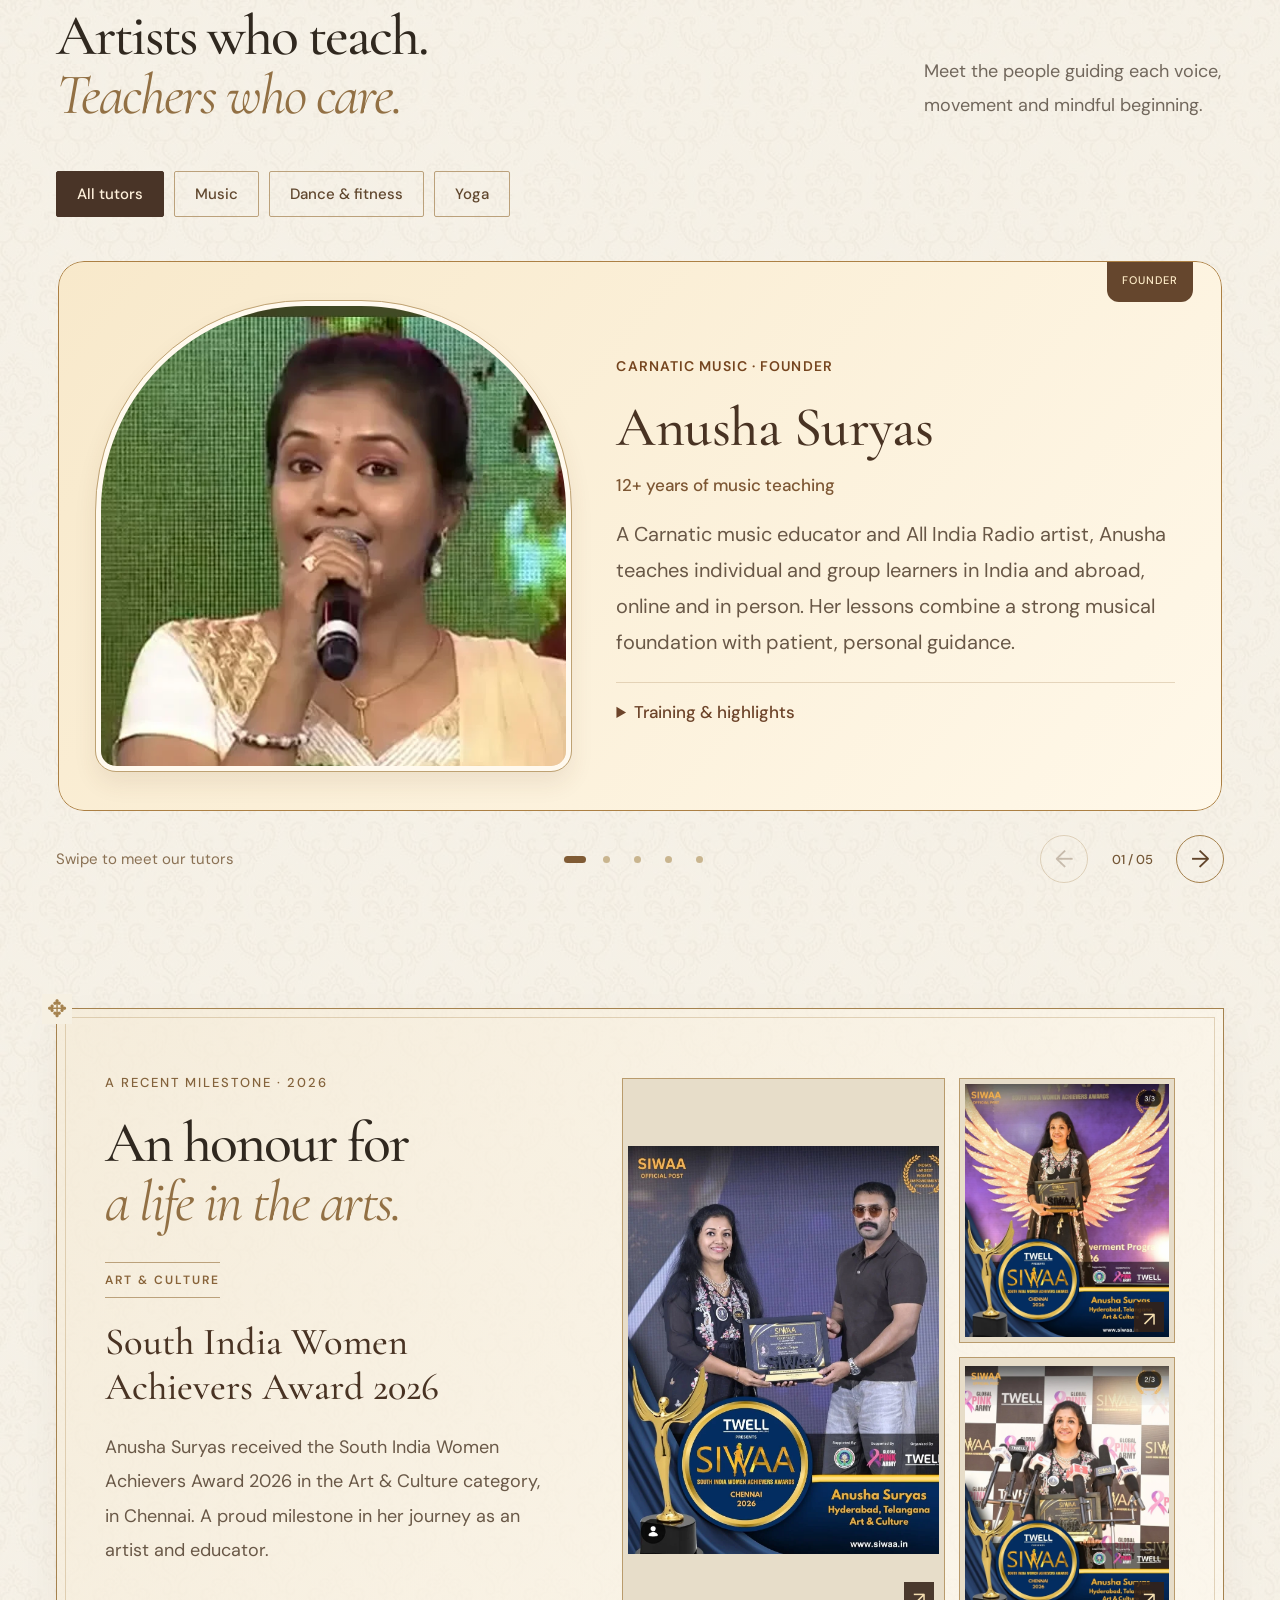
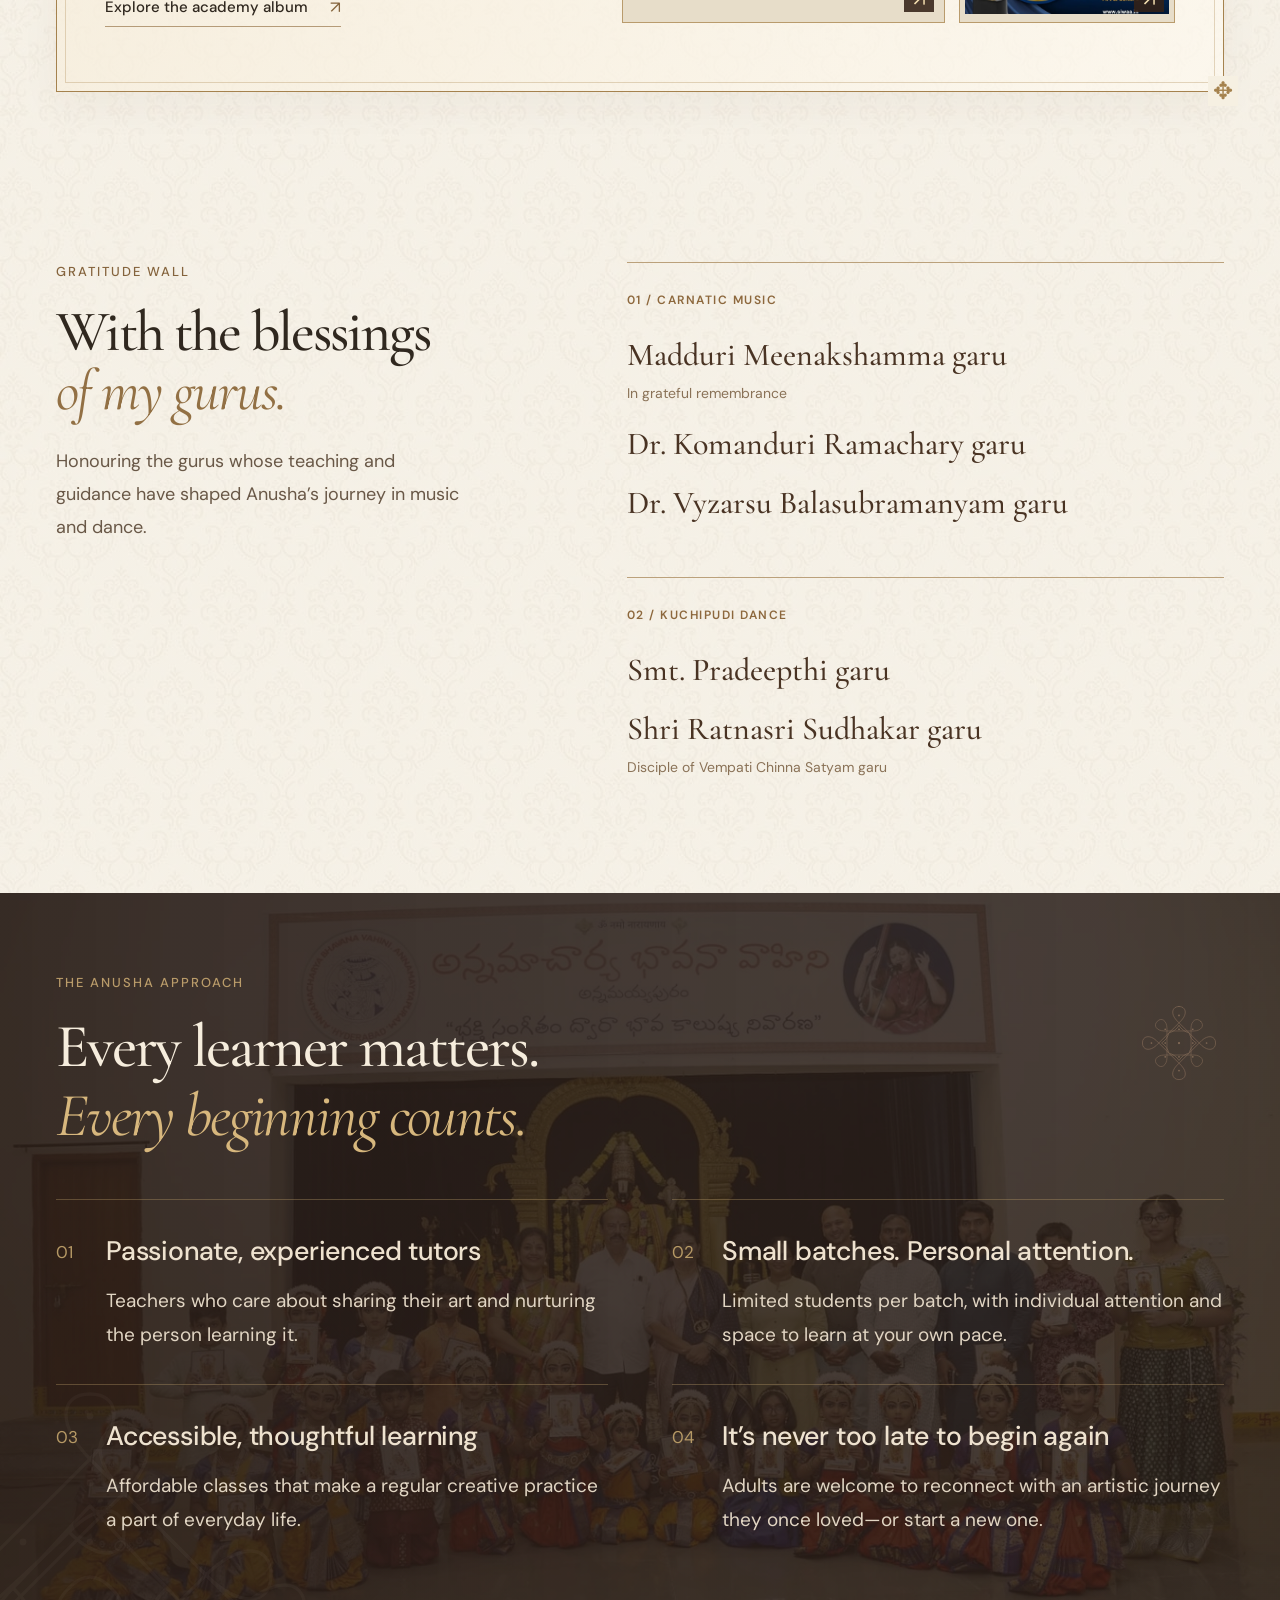
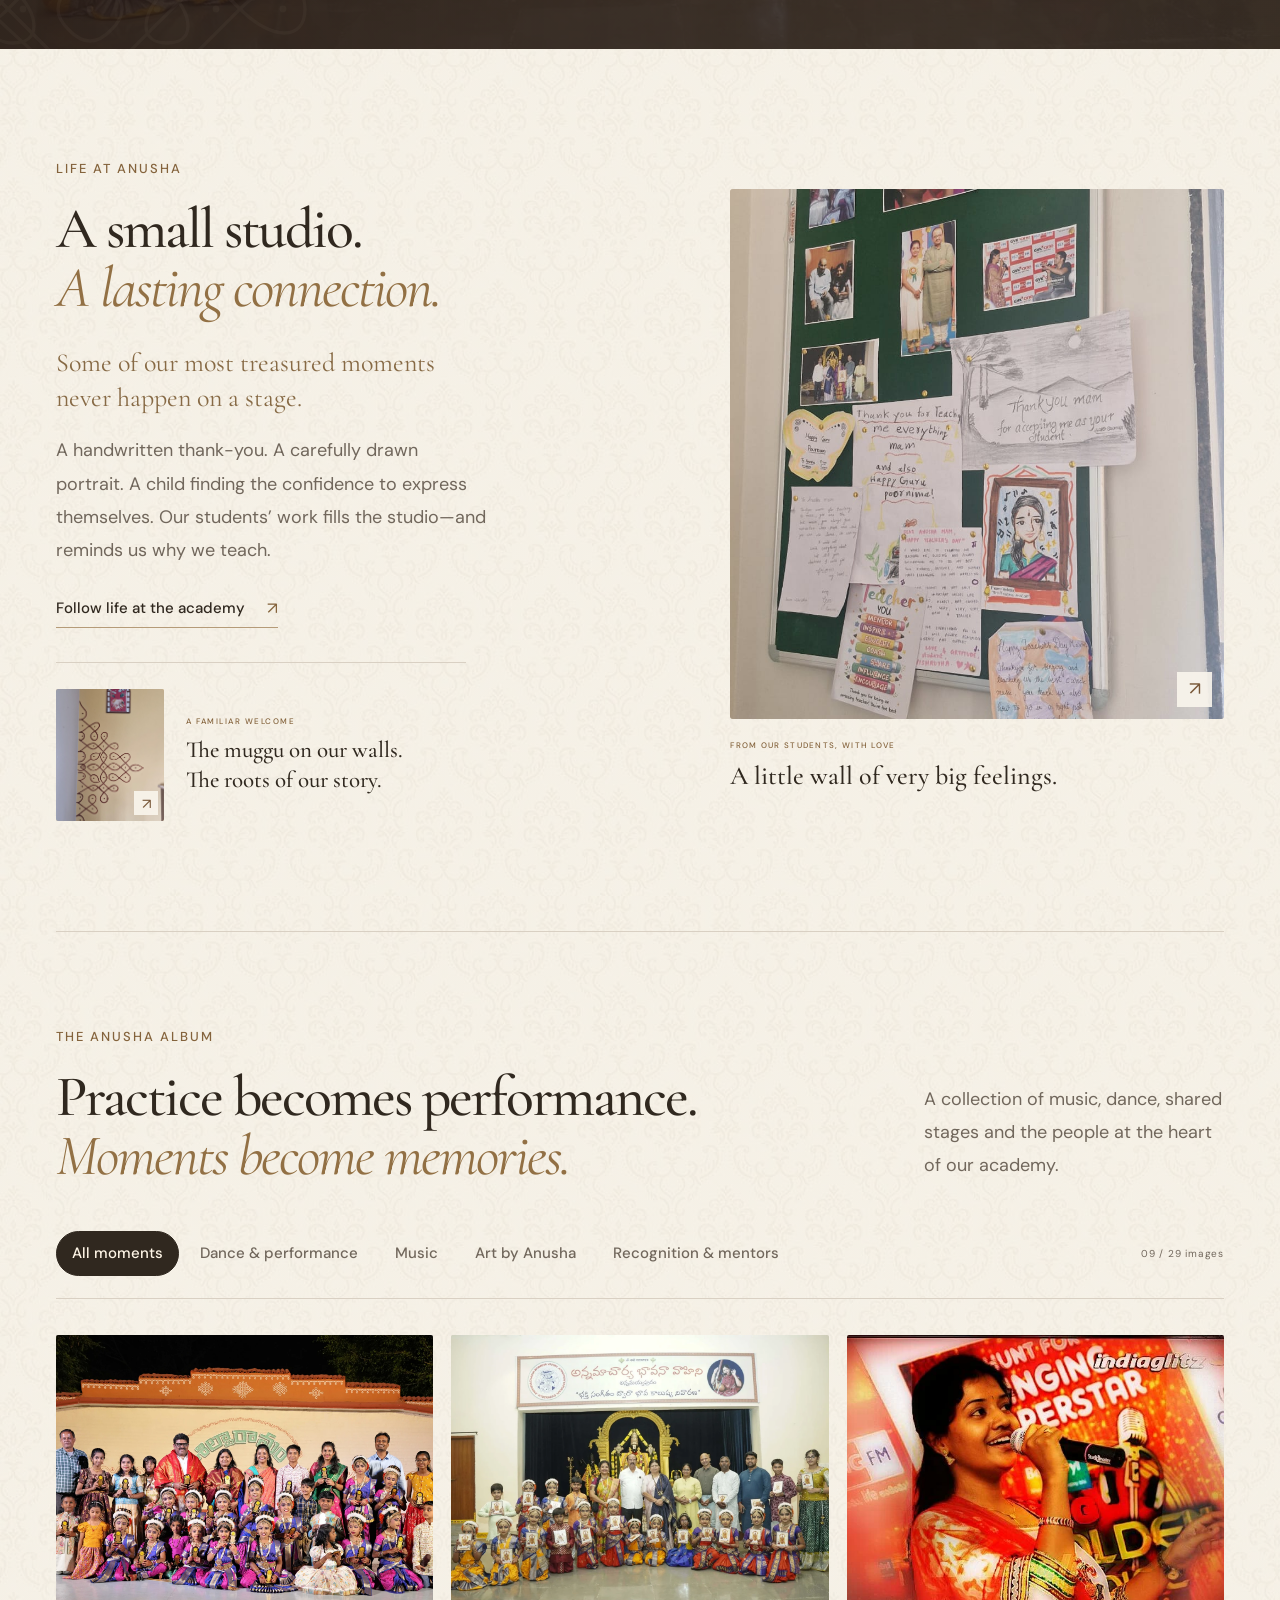
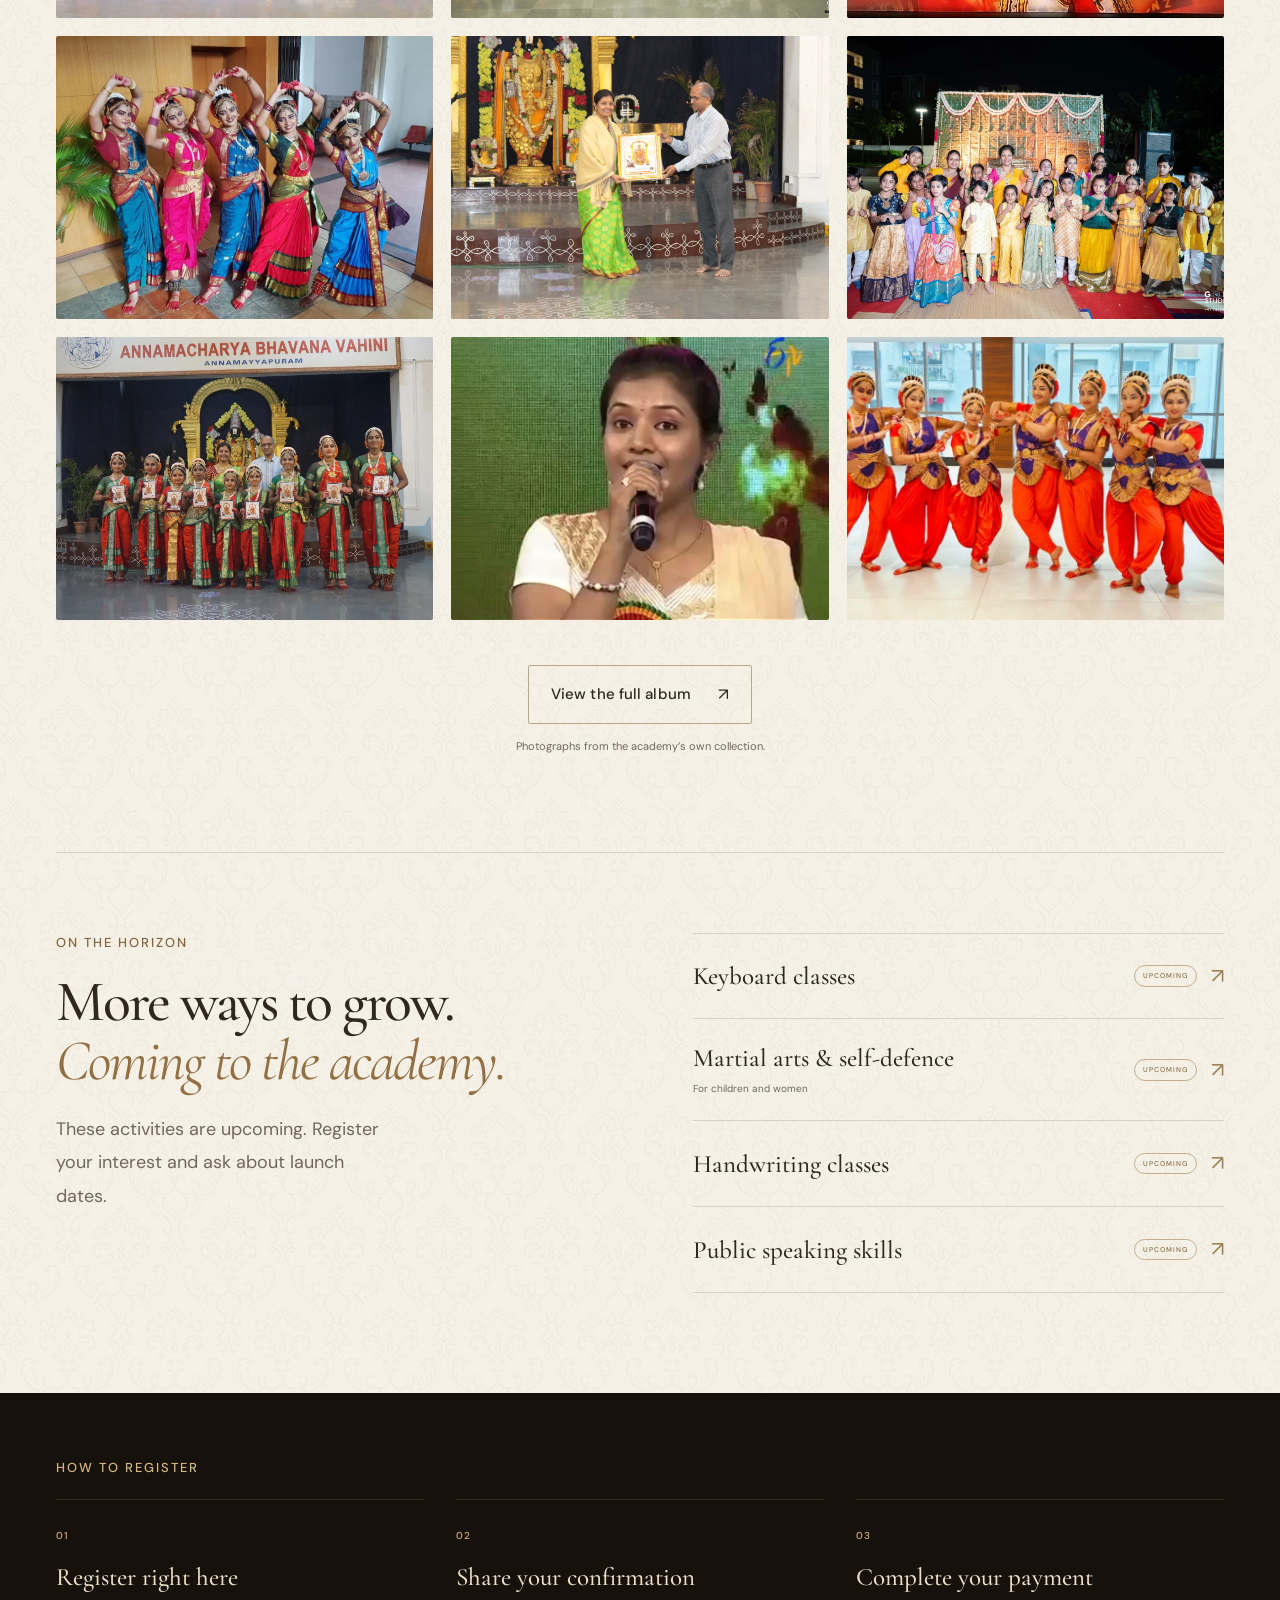
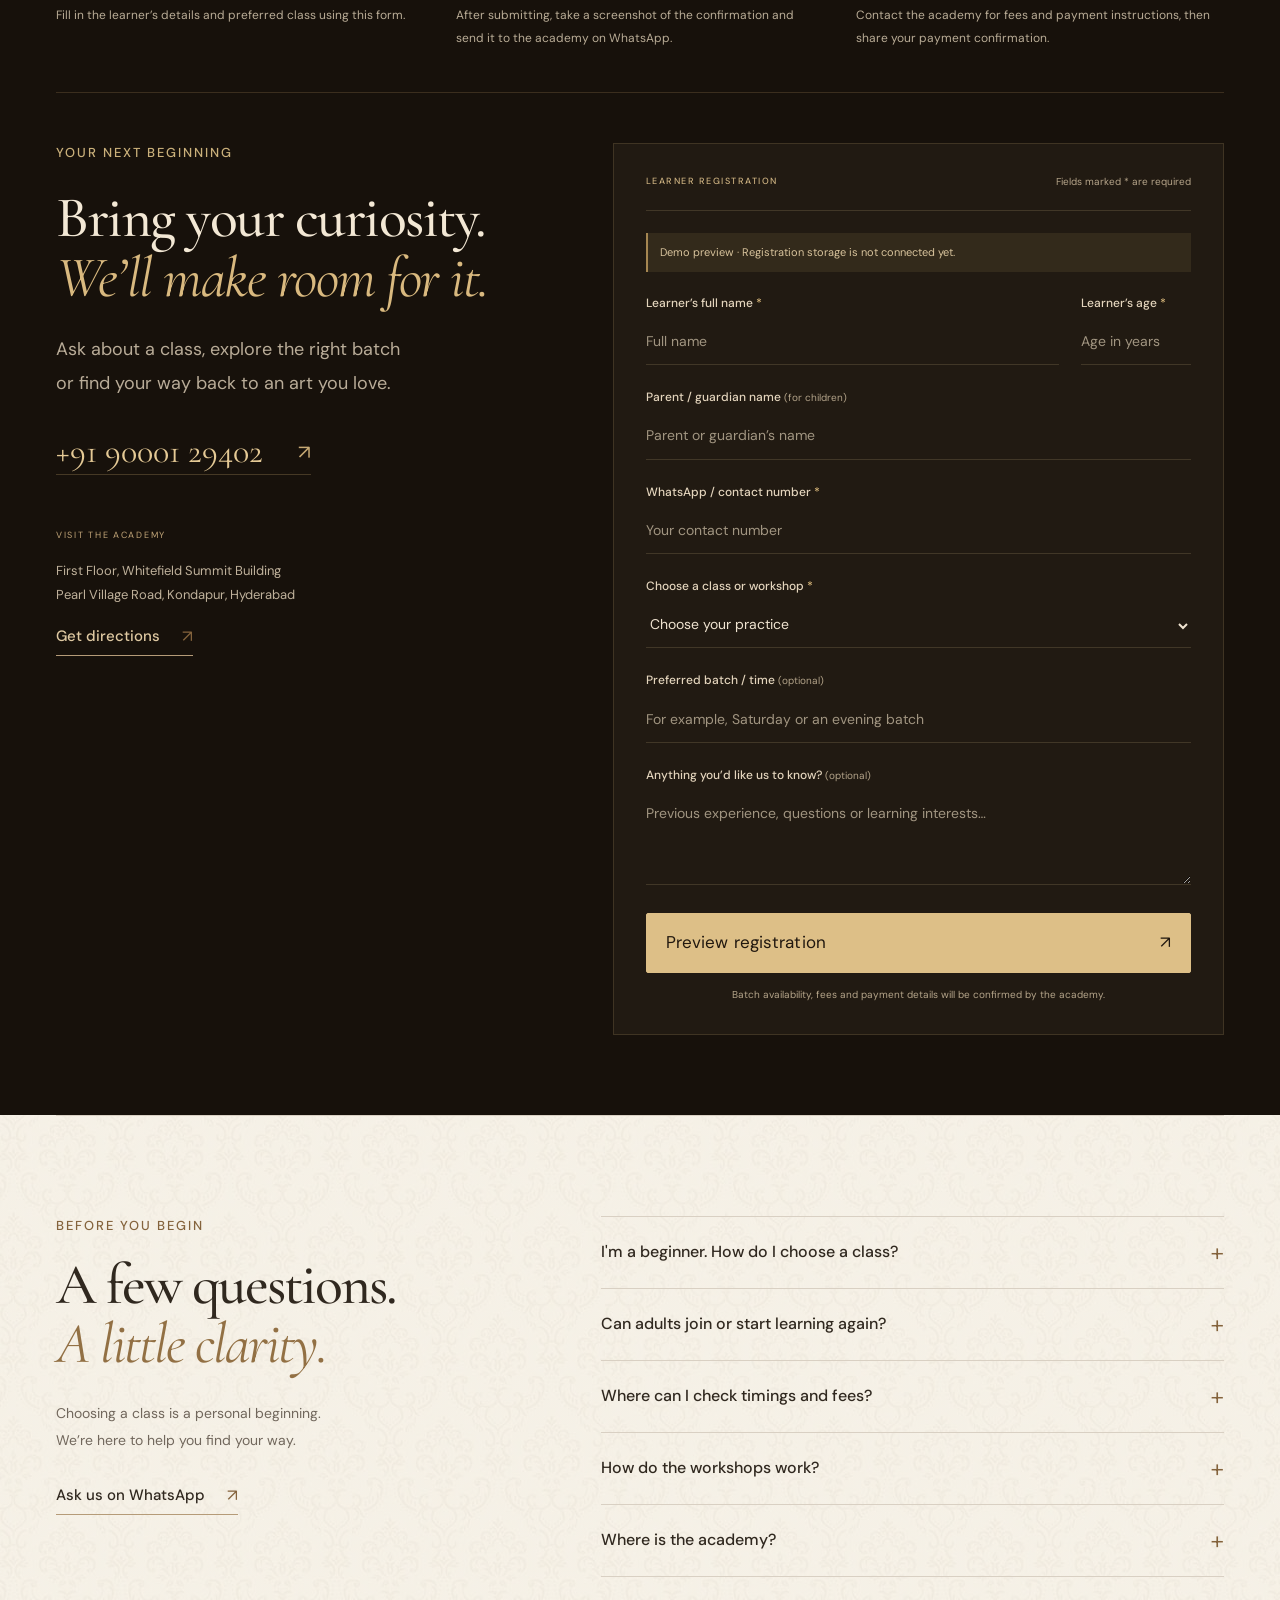
==== commit ff59e134: "Enlarge tutor cards, portraits and typography" ====
--- a/index.html
+++ b/index.html
@@ -46,7 +46,7 @@
 <link rel="stylesheet" href="readability.css?v=1">
 <link rel="stylesheet" href="workshop-scroll.css?v=brand-2">
 <script src="workshop-scroll.js?v=1" defer></script>
-<link rel="stylesheet" href="people.css?v=single-card-3">
+<link rel="stylesheet" href="people.css?v=large-card-4">
 <script src="people.js?v=single-card-3" defer></script>
 </head>
 <body class="contemporary">
--- a/people.css
+++ b/people.css
@@ -141,3 +141,22 @@
  .tutor-dots button{width:25px}
 }
 @media(prefers-reduced-motion:reduce){.tutor-dots button::before{transition:none}}
+
+/* Larger tutor feature and portrait. */
+.tutor-window{max-width:1180px;padding-inline:2px}
+.contemporary .tutor-track .faculty-card{grid-template-columns:minmax(0,.92fr) minmax(0,1.08fr);min-height:550px;padding:30px;gap:38px}
+.tutor-track .tutor-portrait{height:470px;border-radius:210px 210px 20px 20px}
+.contemporary .tutor-track .faculty-card h3{font-size:clamp(40px,4.5vw,56px)}
+.contemporary .tutor-track .faculty-card p{font-size:20px;line-height:1.8}
+.tutor-track .faculty-subject{font-size:14px}
+.tutor-track .tutor-experience{font-size:17px}
+.tutor-track .tutor-details summary{font-size:17px}
+.tutor-carousel-bar{max-width:1170px}
+@media(max-width:700px){
+ .contemporary .tutor-track .faculty-card{grid-template-columns:1fr;min-height:0;padding:25px 23px 30px;gap:18px}
+ .tutor-track .tutor-portrait{width:calc(100% - 8px);max-width:320px;height:320px;border-radius:165px 165px 16px 16px}
+ .contemporary .tutor-track .faculty-card h3{font-size:38px}
+ .contemporary .tutor-track .faculty-card p{font-size:18px}
+ .tutor-track .faculty-subject{font-size:12px}
+ .tutor-track .tutor-experience{font-size:16px}
+}
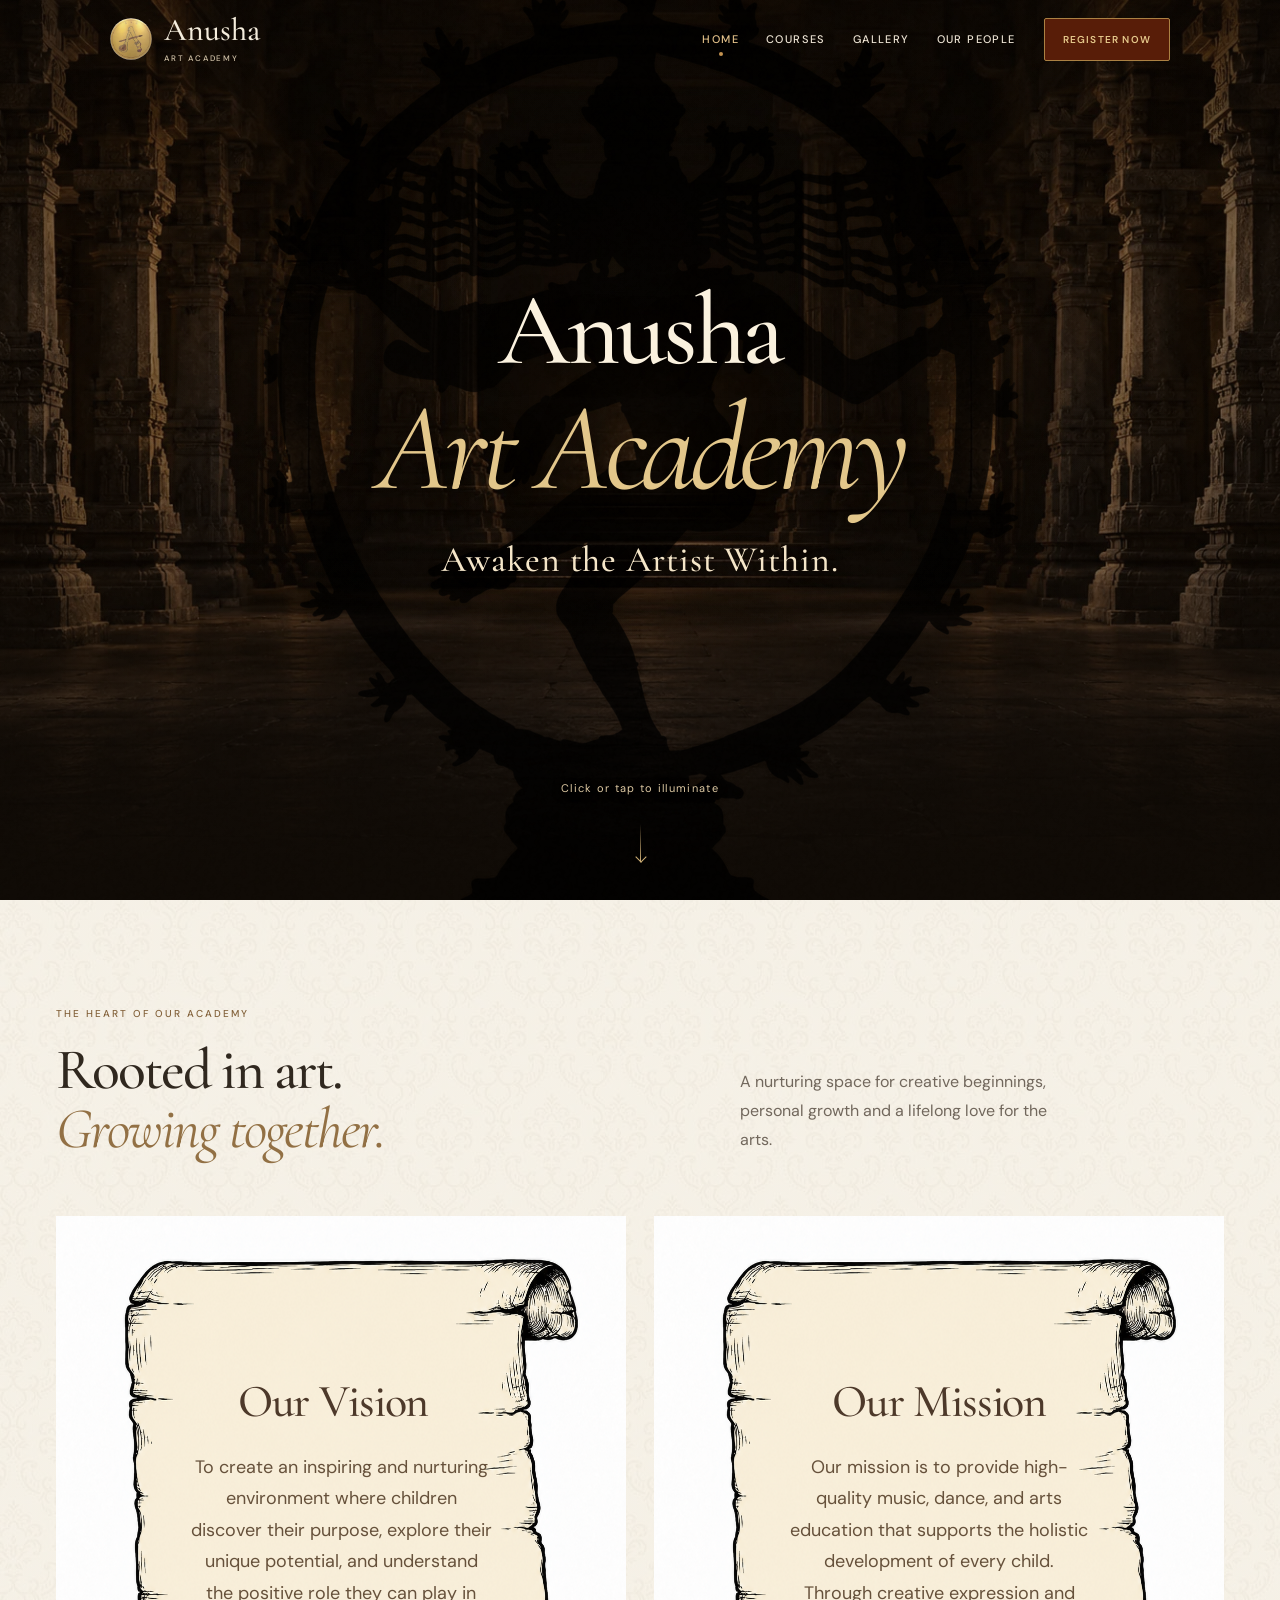
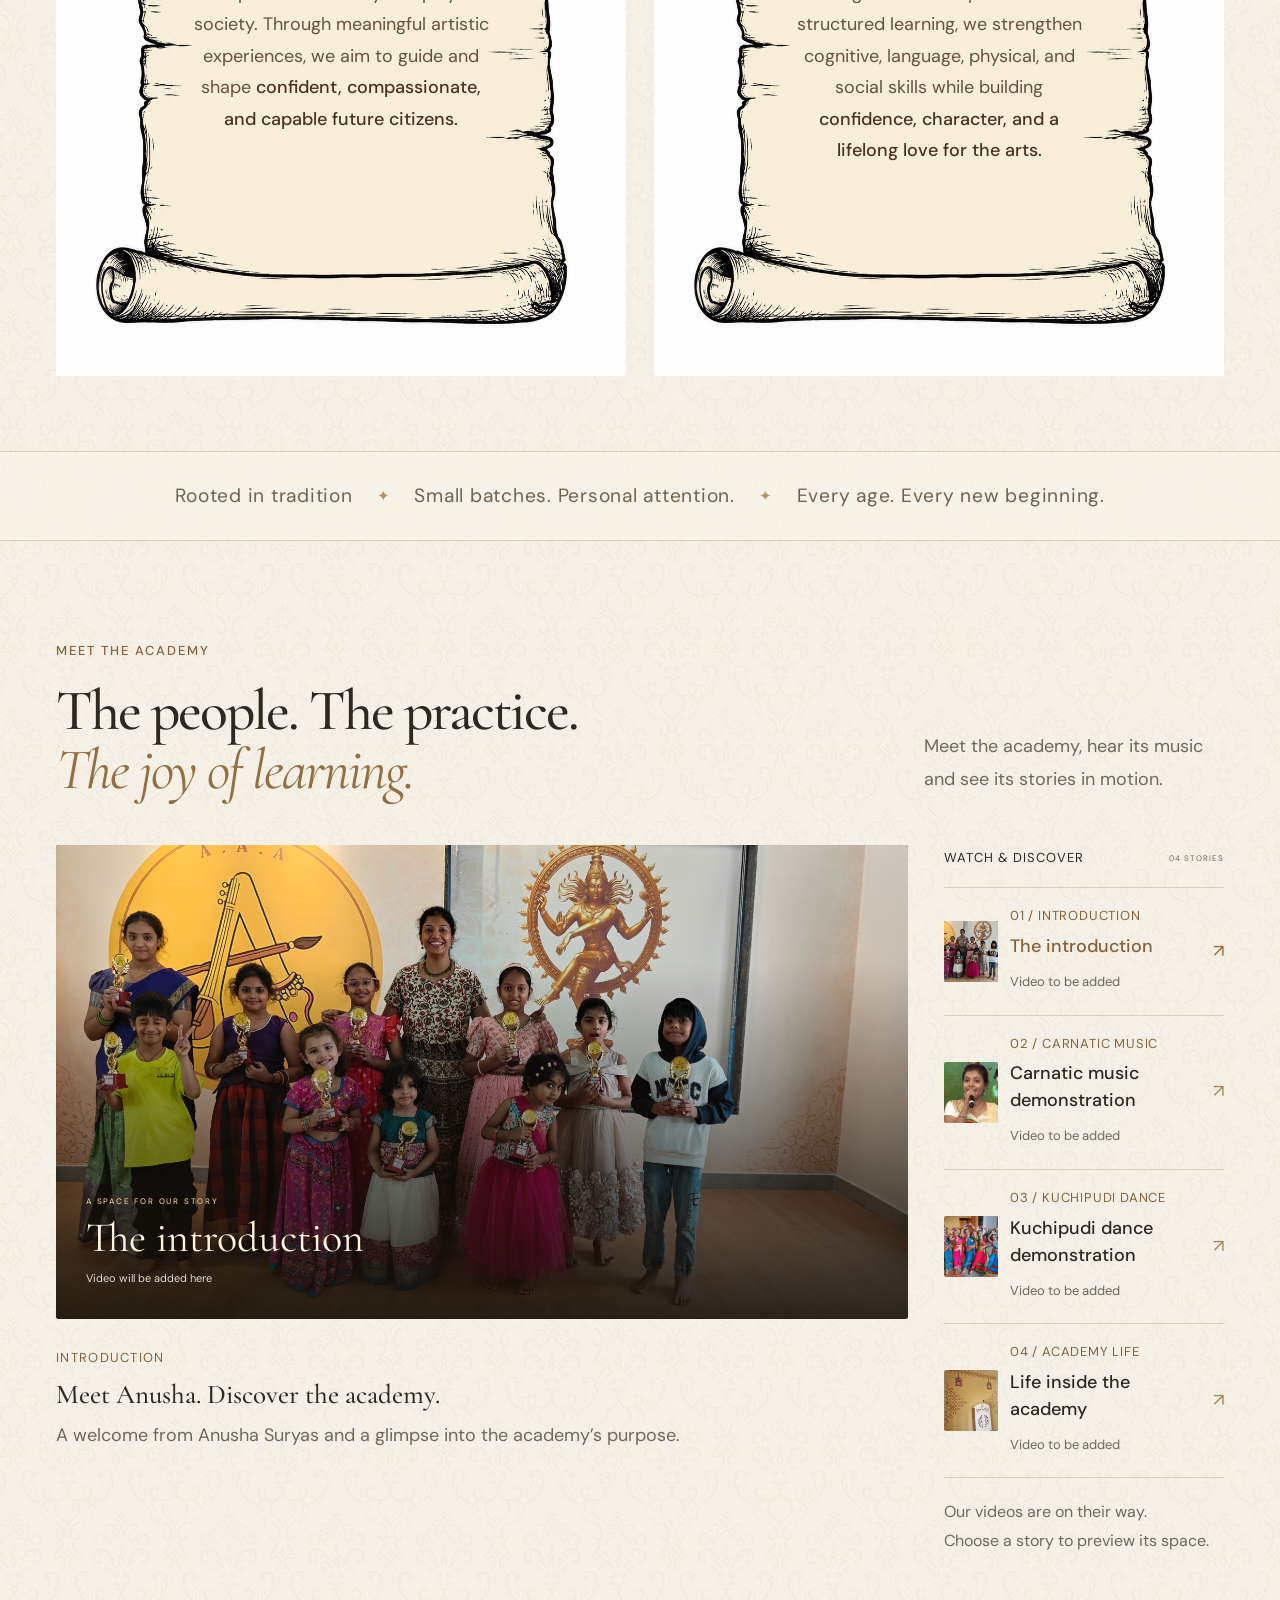
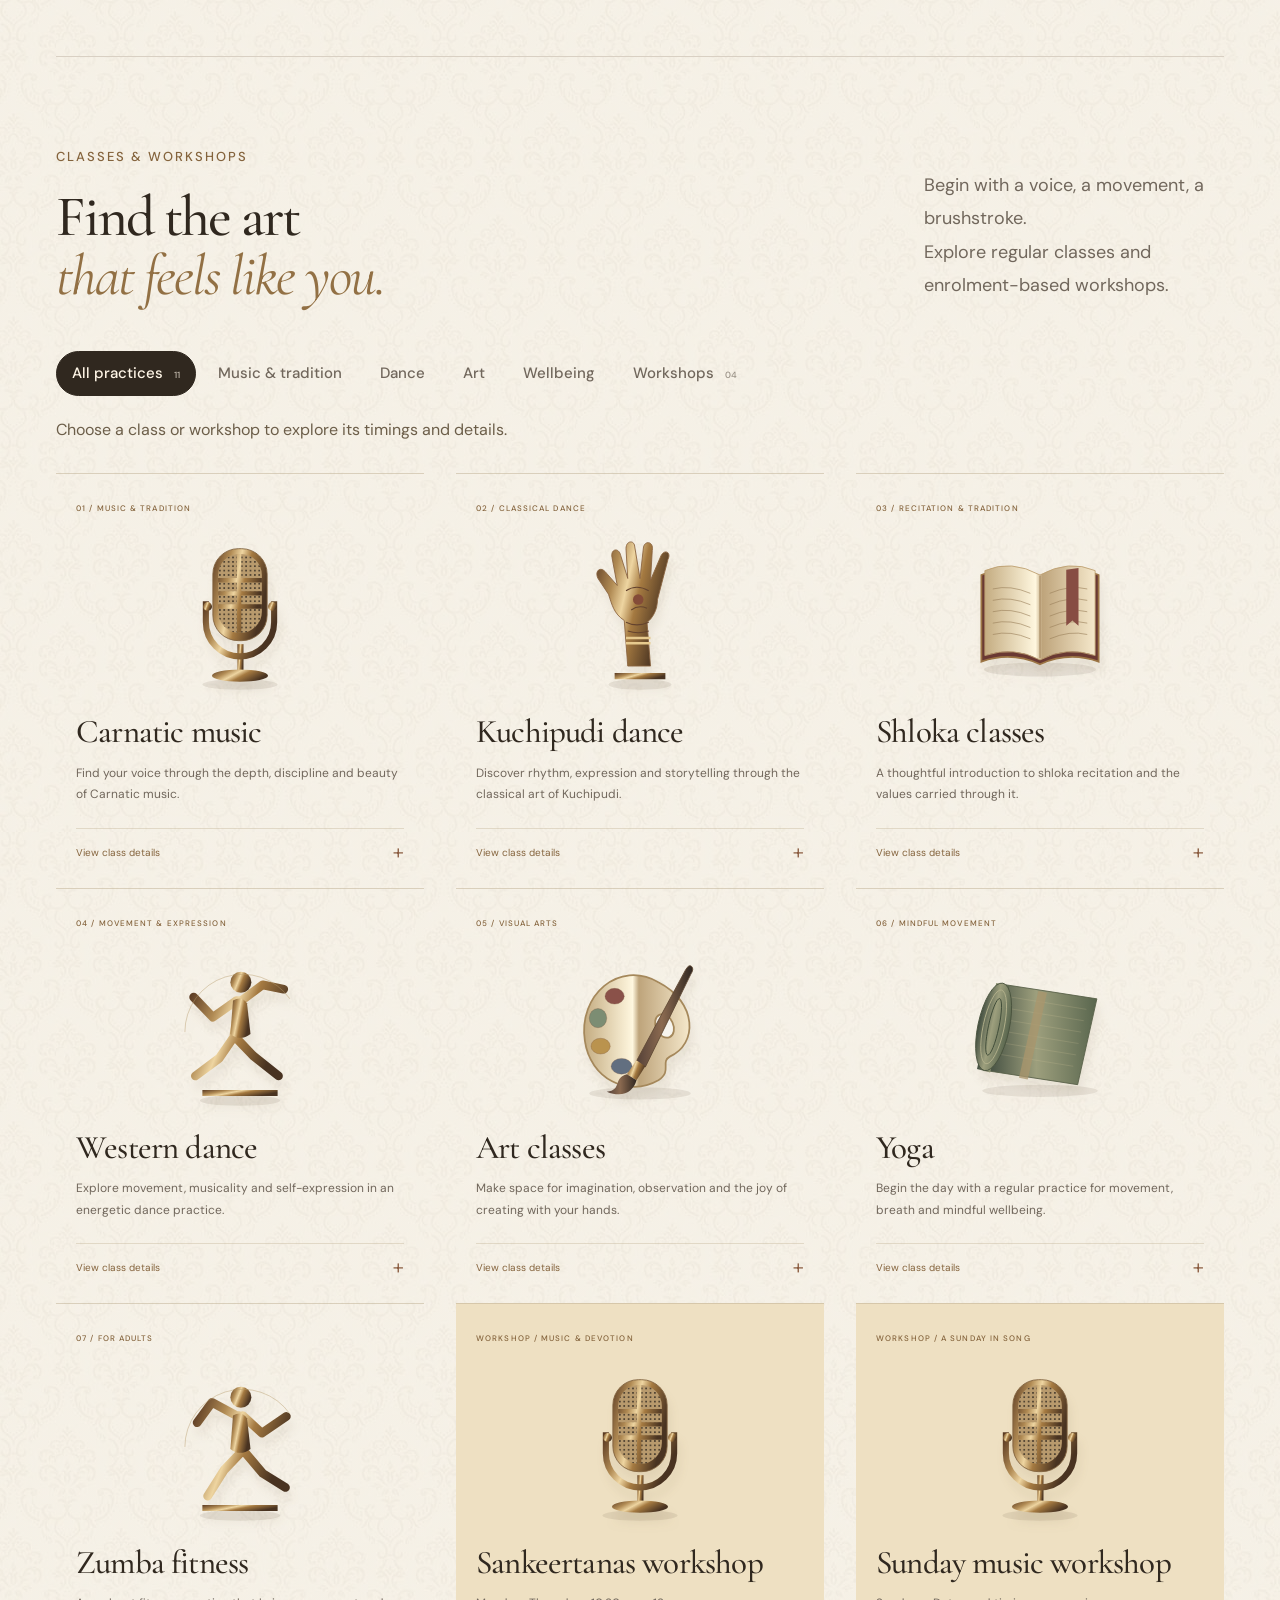
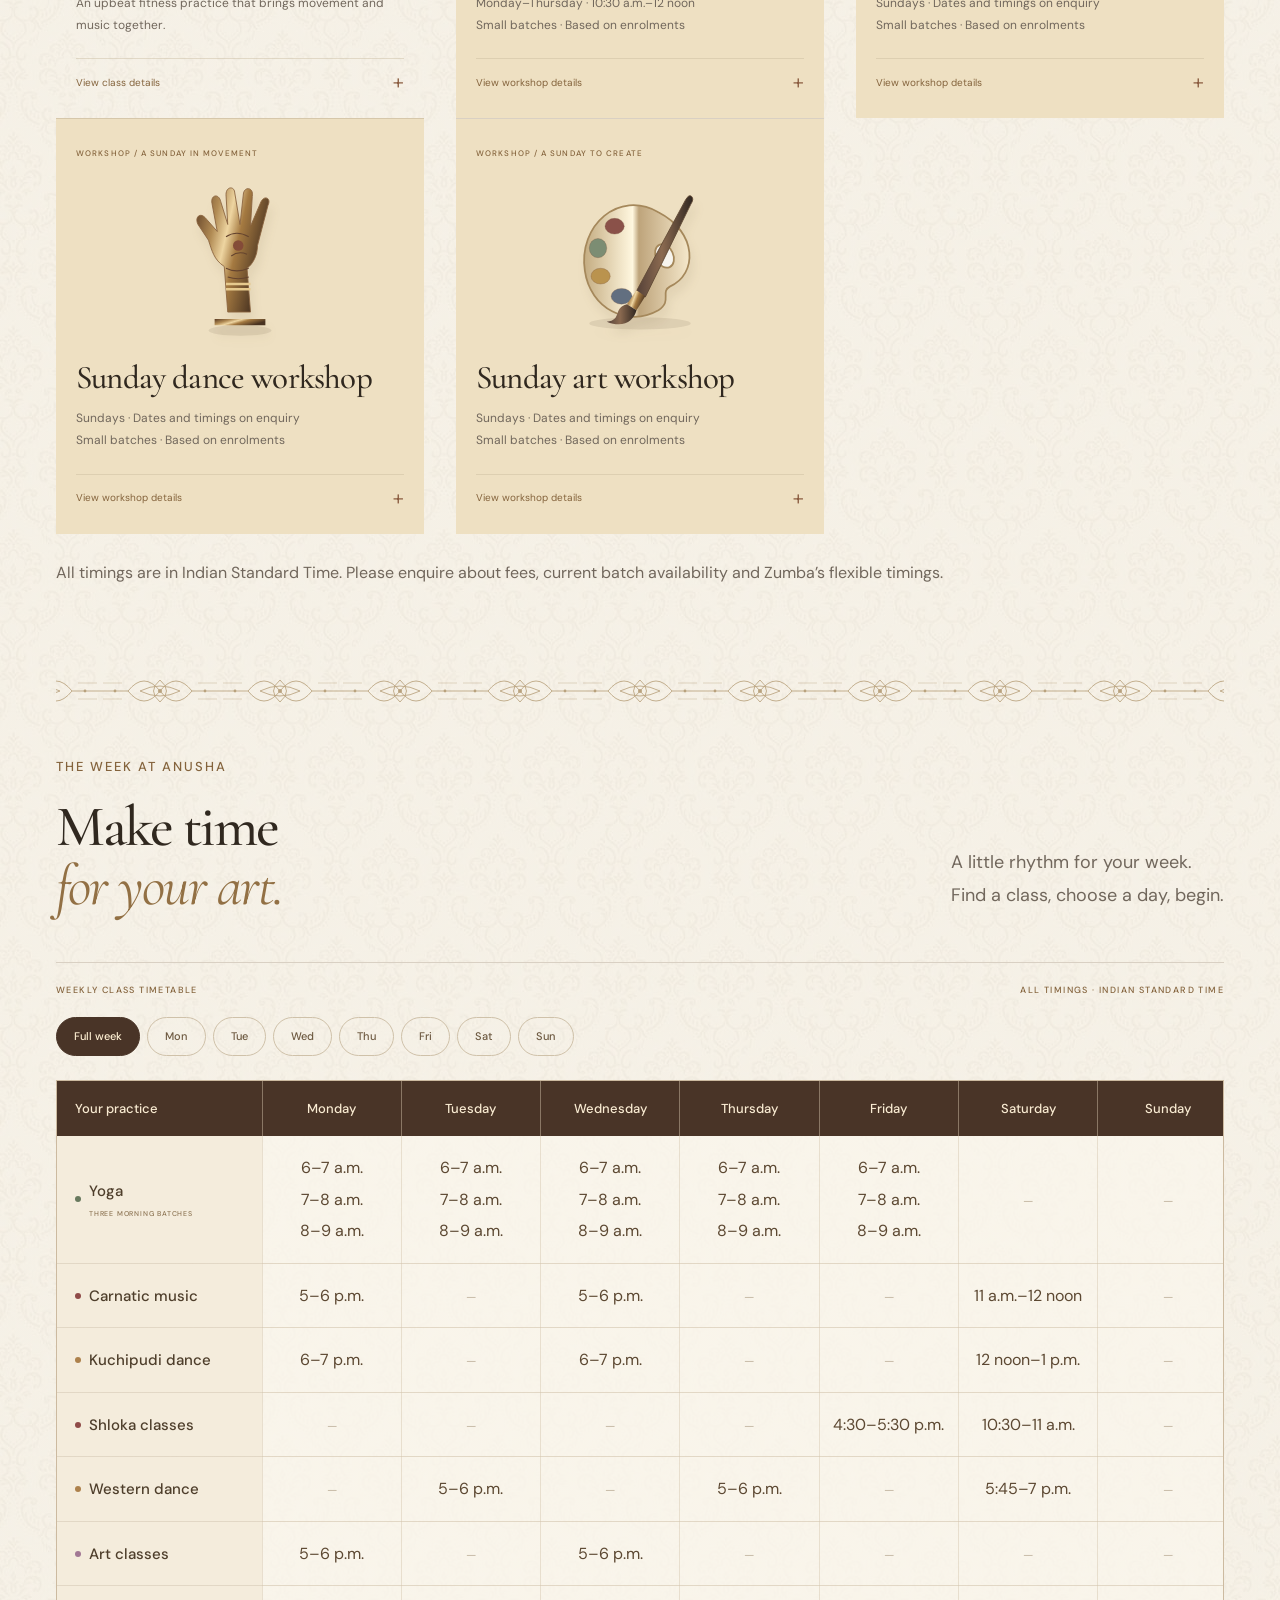
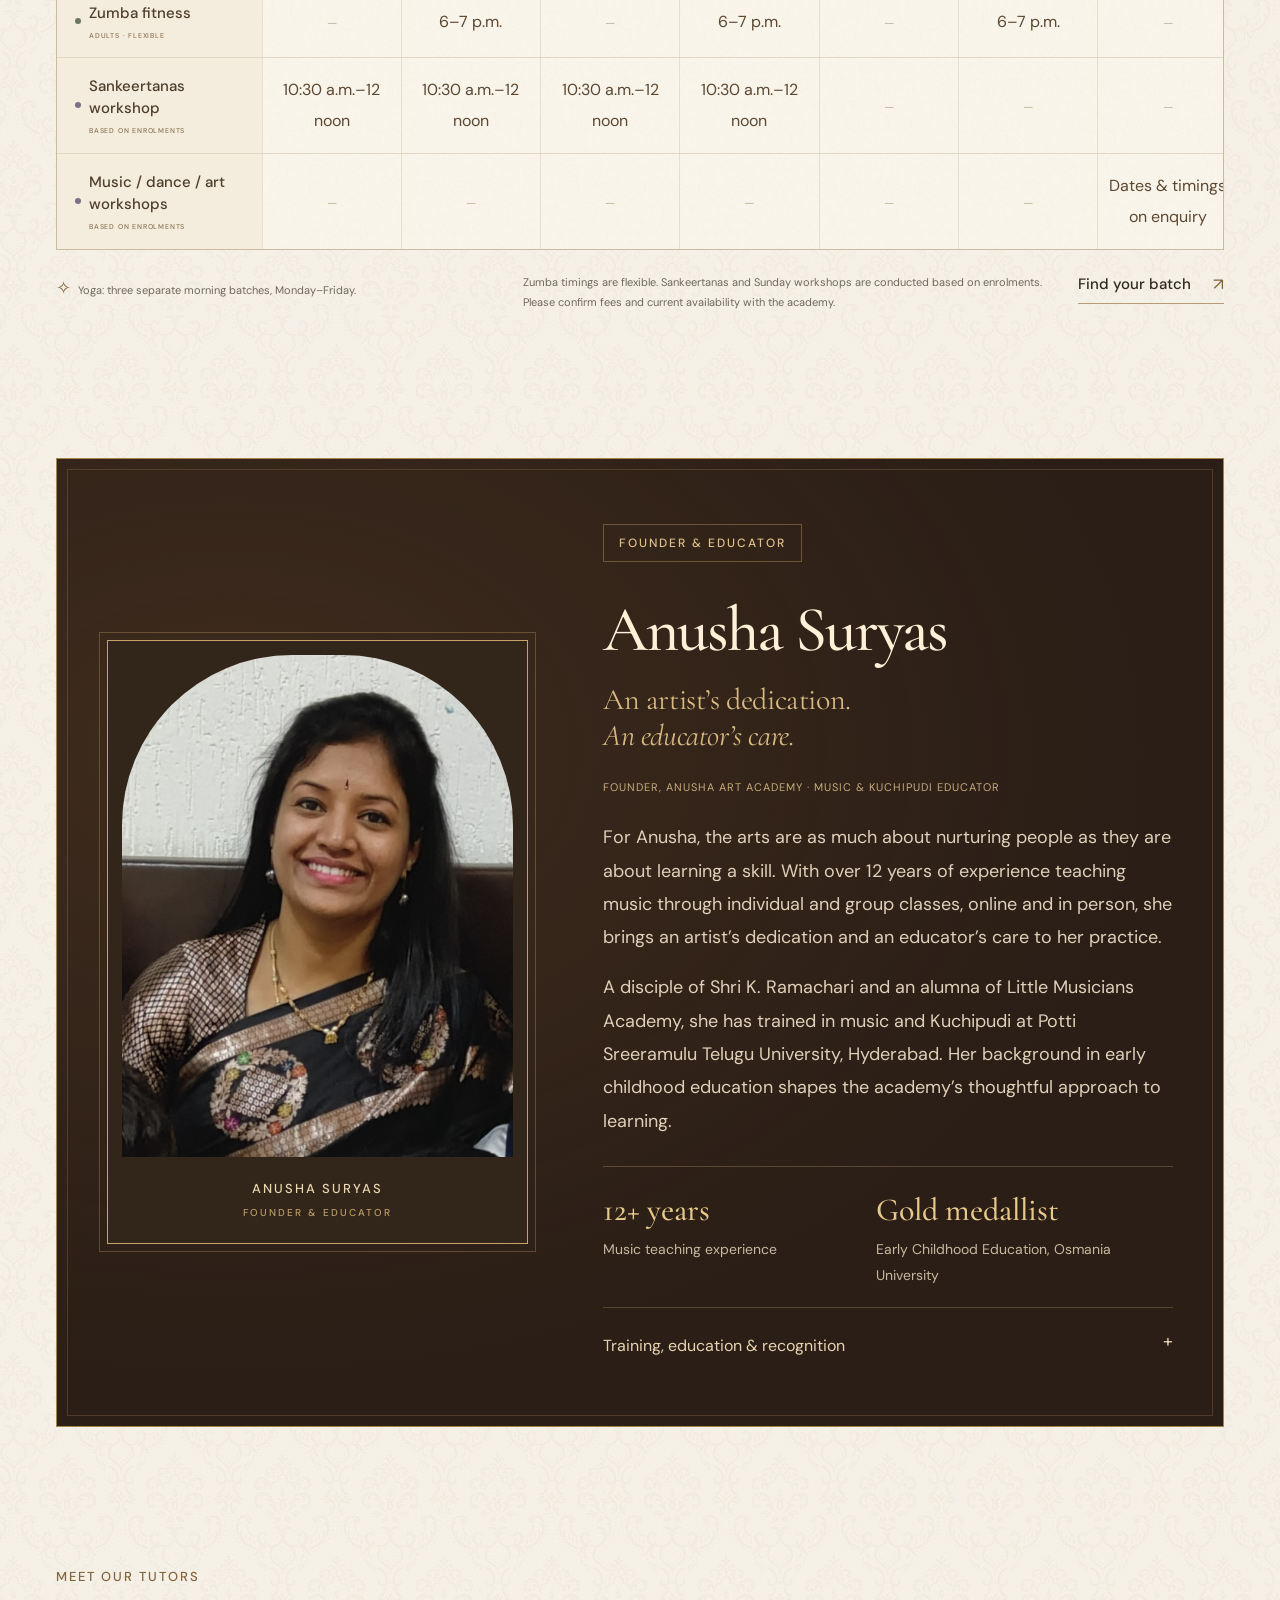
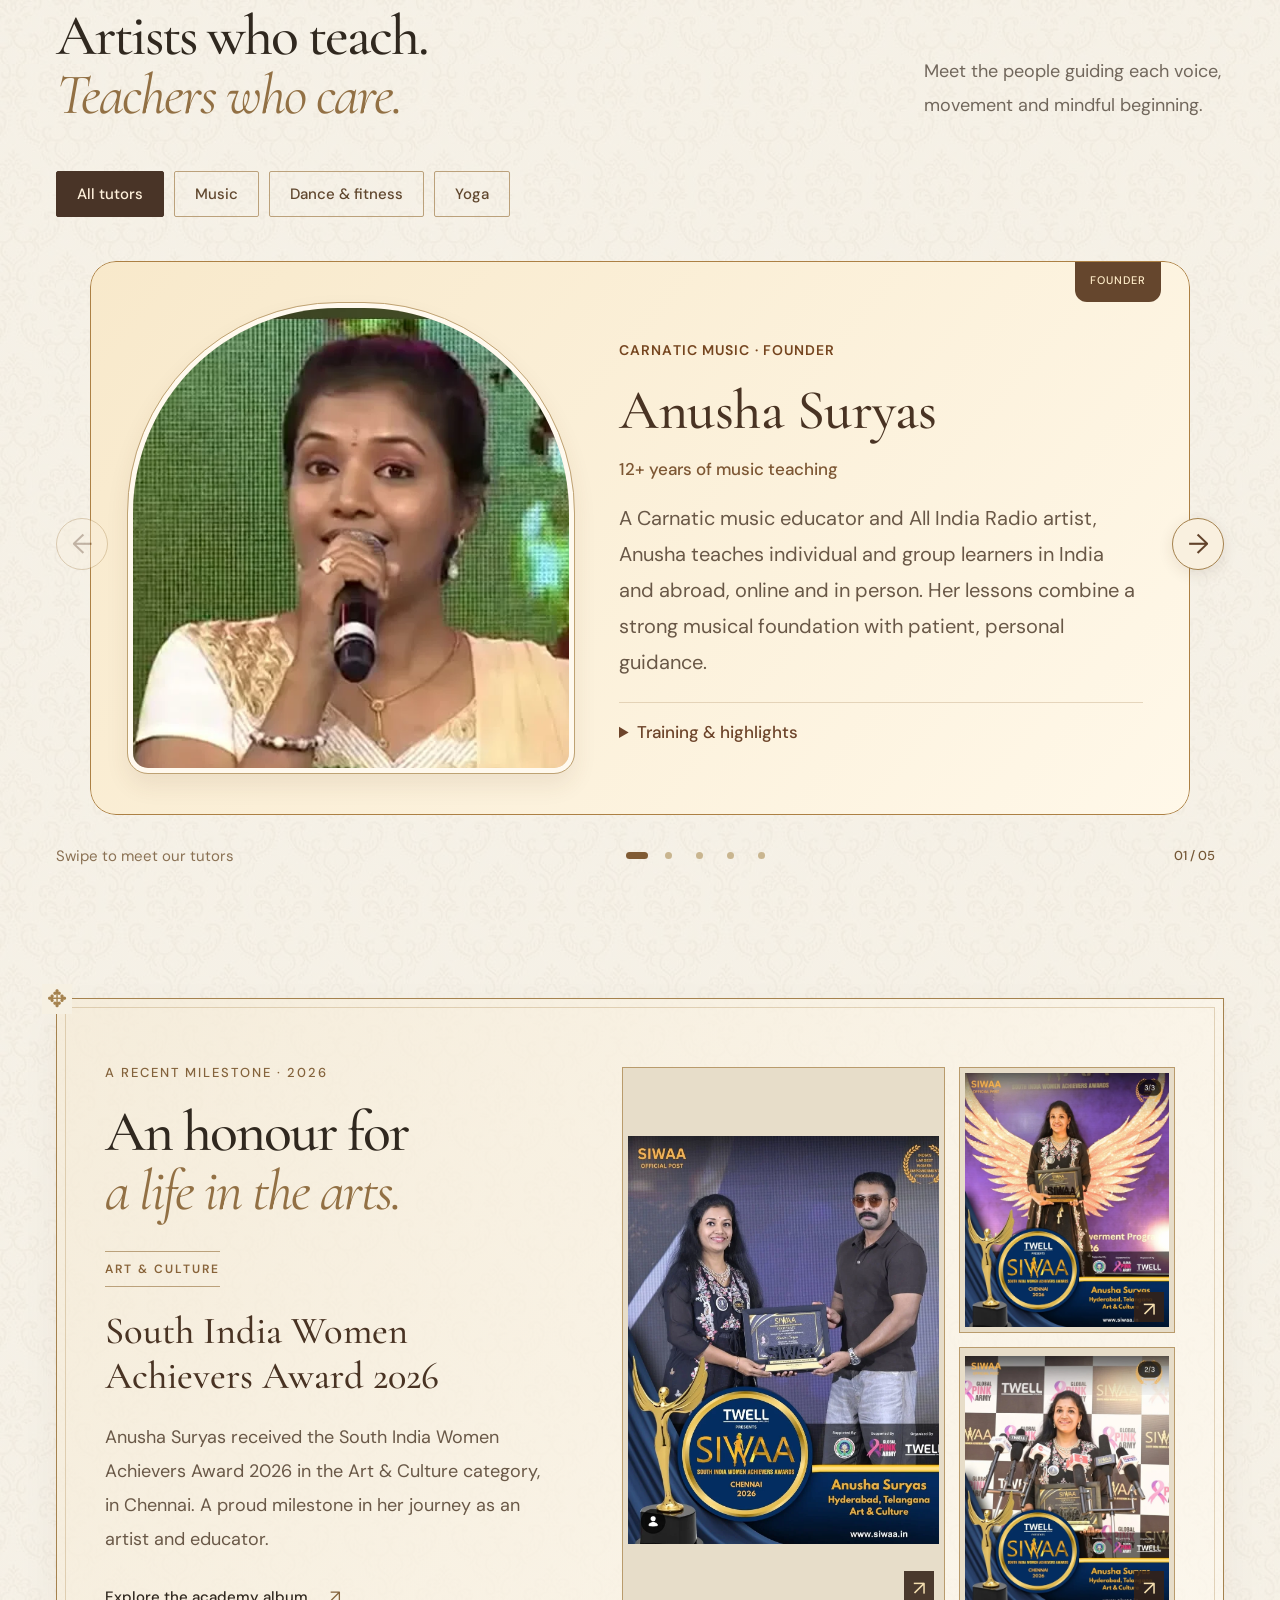
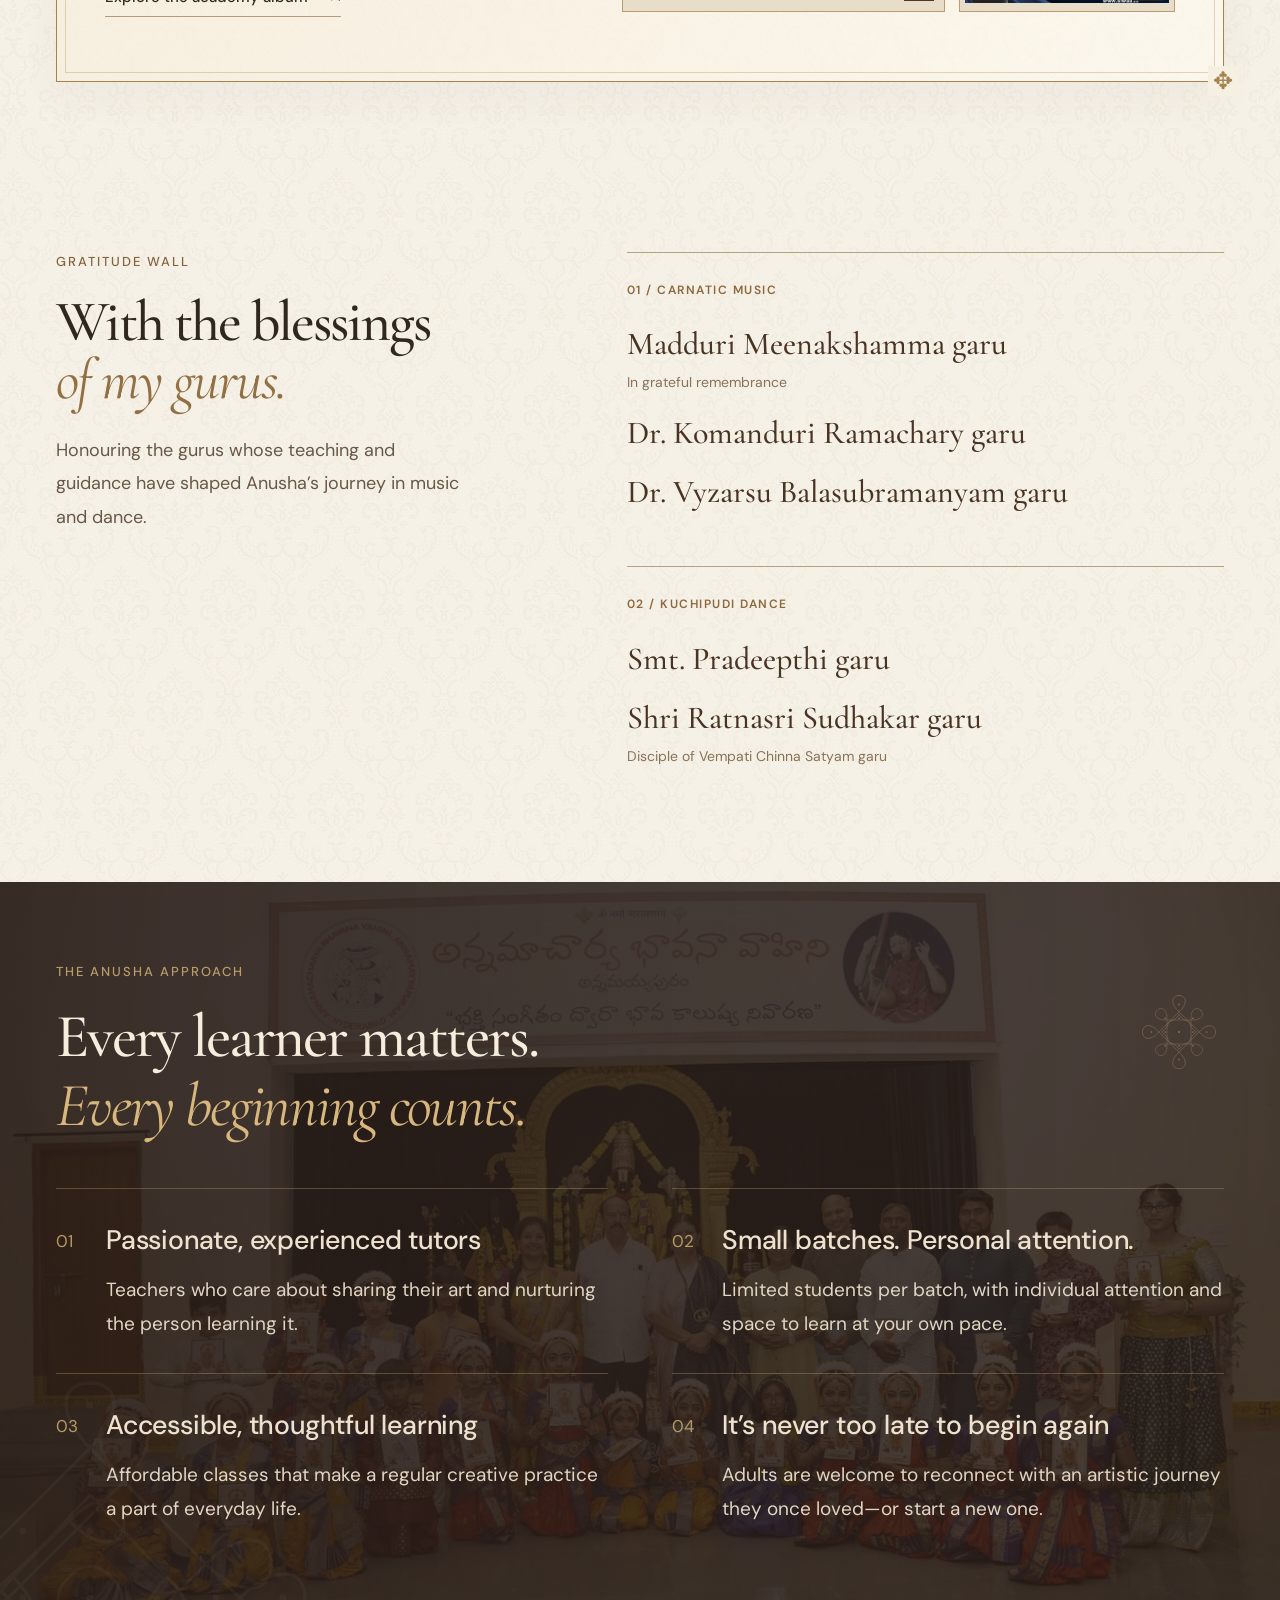
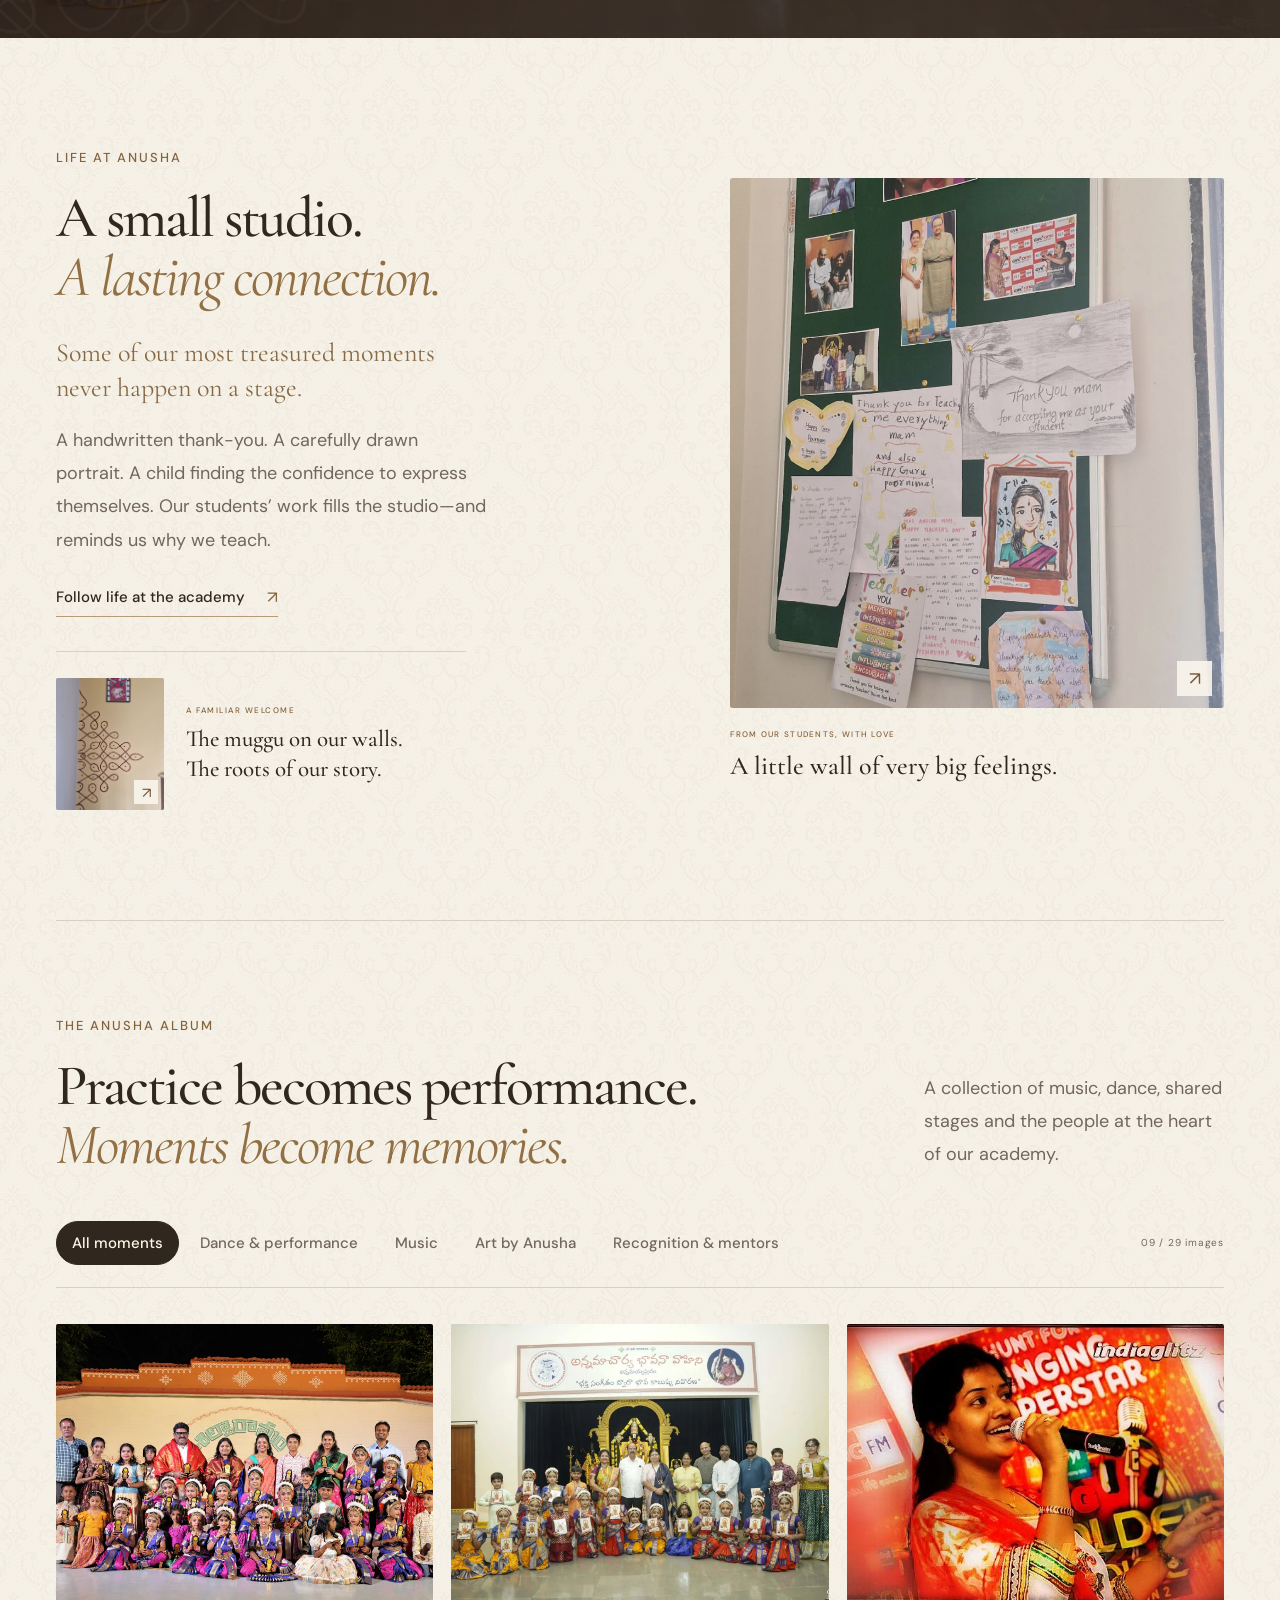
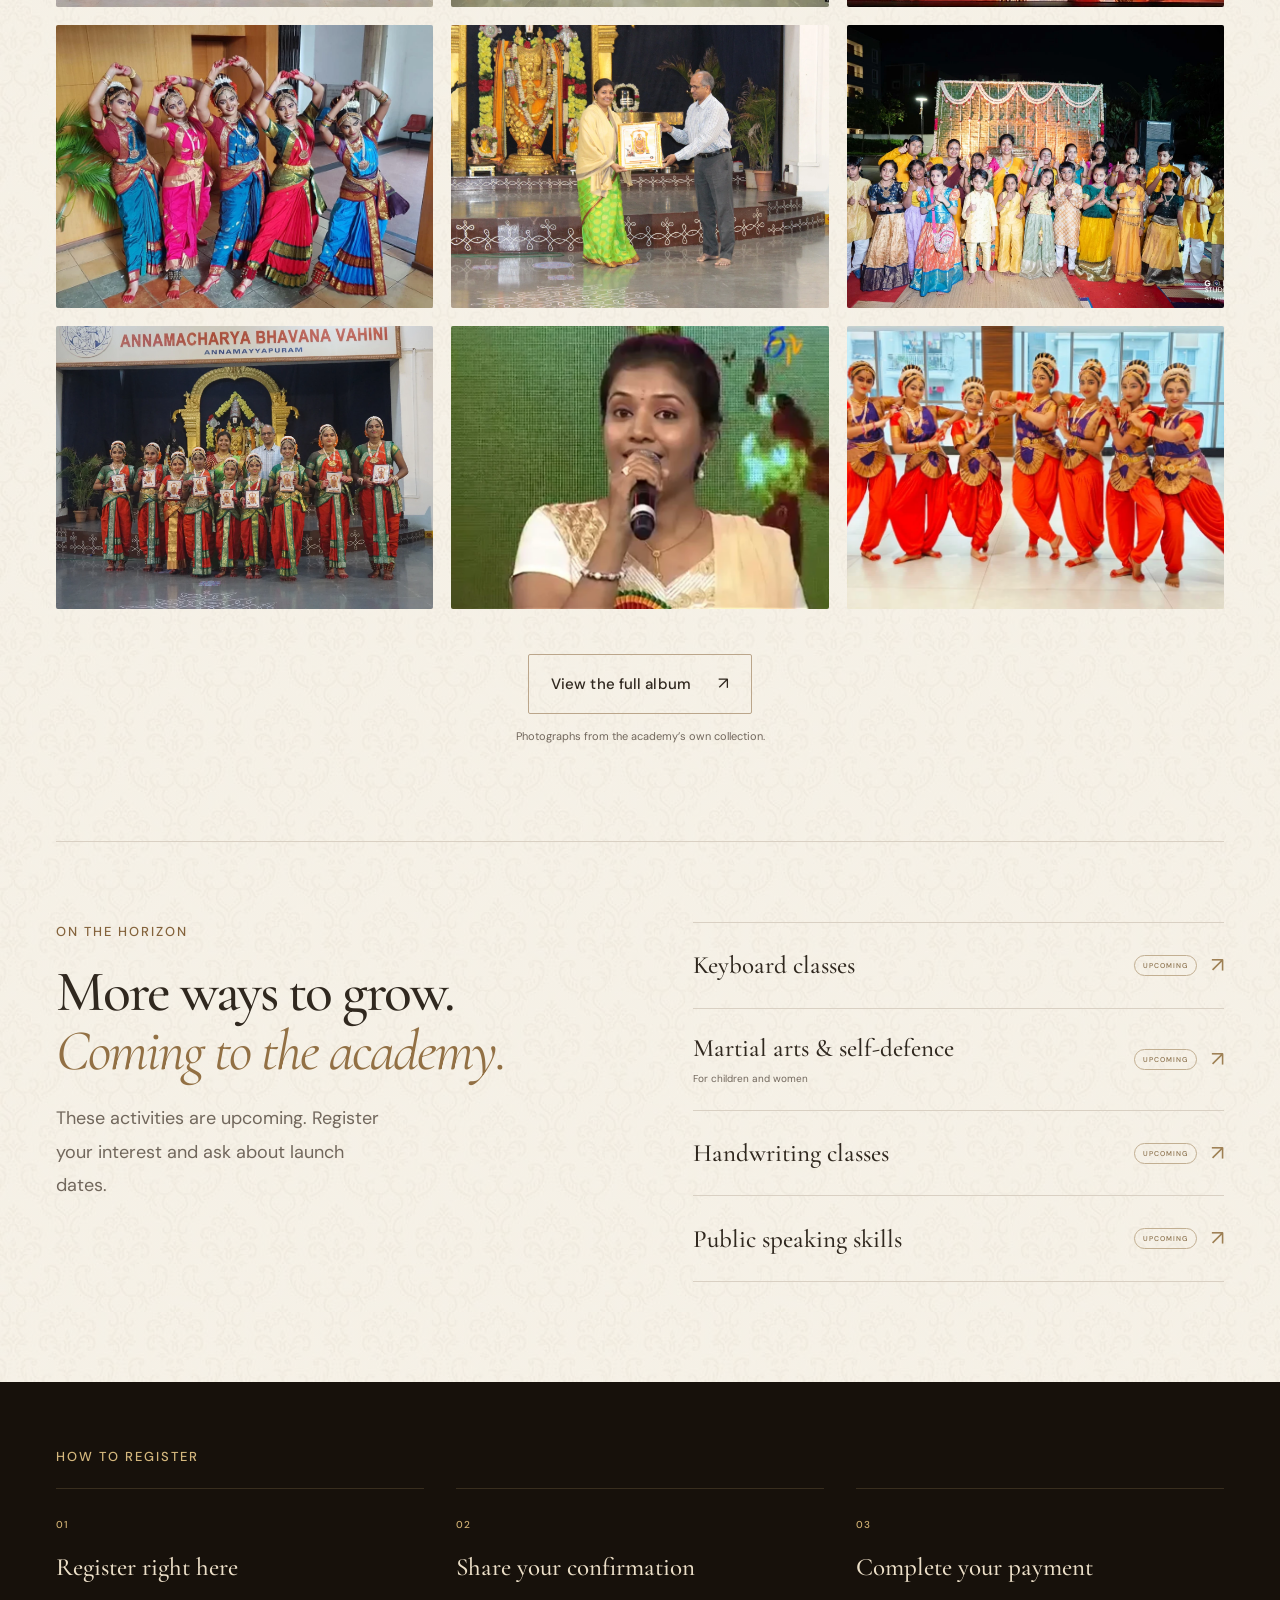
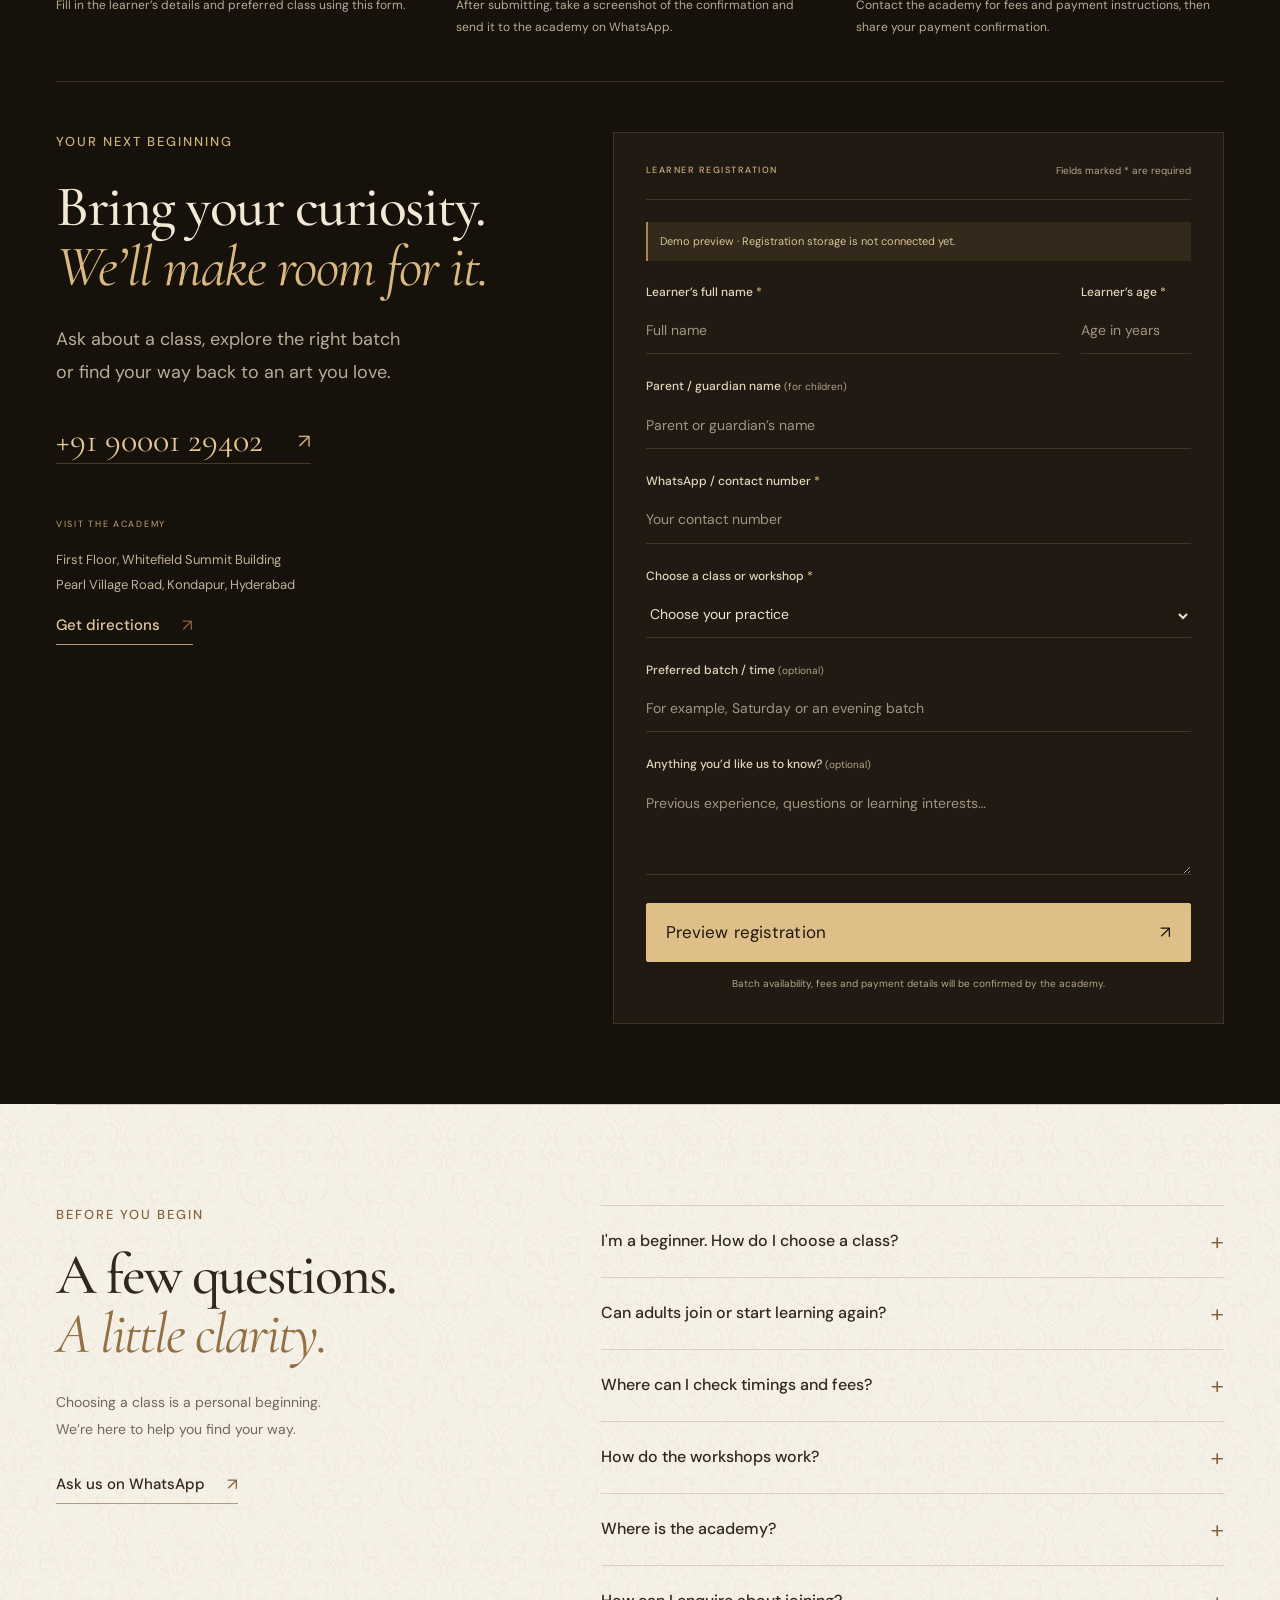
==== commit c7764941: "Place tutor navigation arrows beside the card" ====
--- a/index.html
+++ b/index.html
@@ -46,7 +46,7 @@
 <link rel="stylesheet" href="readability.css?v=1">
 <link rel="stylesheet" href="workshop-scroll.css?v=brand-2">
 <script src="workshop-scroll.js?v=1" defer></script>
-<link rel="stylesheet" href="people.css?v=large-card-4">
+<link rel="stylesheet" href="people.css?v=side-arrows-5">
 <script src="people.js?v=single-card-3" defer></script>
 </head>
 <body class="contemporary">
@@ -249,8 +249,8 @@
 <section class="faculty section" id="teachers" aria-labelledby="teachers-title">
  <div class="section-heading"><div><p class="eyebrow">MEET OUR TUTORS</p><h2 id="teachers-title">Artists who teach.<br><em>Teachers who care.</em></h2></div><p>Meet the people guiding each voice, movement and mindful beginning.</p></div>
  <div class="tutor-filters" role="group" aria-label="Filter tutors"><button type="button" data-tutor-filter="all" aria-pressed="true">All tutors</button><button type="button" data-tutor-filter="music" aria-pressed="false">Music</button><button type="button" data-tutor-filter="dance" aria-pressed="false">Dance & fitness</button><button type="button" data-tutor-filter="yoga" aria-pressed="false">Yoga</button></div>
- <div class="tutor-window"><div class="faculty-grid tutor-track" id="faculty-grid" role="region" aria-roledescription="carousel" aria-label="Academy tutor profiles" tabindex="0"></div></div>
- <div class="tutor-carousel-bar"><p>Swipe to meet our tutors</p><div id="tutor-dots" class="tutor-dots" role="group" aria-label="Choose a tutor"></div><div class="tutor-carousel-controls"><button type="button" id="tutor-prev" aria-label="Previous tutor" aria-controls="faculty-grid">←</button><span id="tutor-position" aria-live="polite" aria-atomic="true"></span><button type="button" id="tutor-next" aria-label="Next tutor" aria-controls="faculty-grid">→</button></div></div>
+ <div class="tutor-stage"><button type="button" id="tutor-prev" class="tutor-side-arrow tutor-side-prev" aria-label="Previous tutor" aria-controls="faculty-grid">←</button><div class="tutor-window"><div class="faculty-grid tutor-track" id="faculty-grid" role="region" aria-roledescription="carousel" aria-label="Academy tutor profiles" tabindex="0"></div></div><button type="button" id="tutor-next" class="tutor-side-arrow tutor-side-next" aria-label="Next tutor" aria-controls="faculty-grid">→</button></div>
+ <div class="tutor-carousel-bar"><p>Swipe to meet our tutors</p><div id="tutor-dots" class="tutor-dots" role="group" aria-label="Choose a tutor"></div><div class="tutor-carousel-controls"><span id="tutor-position" aria-live="polite" aria-atomic="true"></span></div></div>
 </section>
 <section class="recognition section" id="recognition" aria-labelledby="recognition-title">
  <div class="recognition-story"><p class="eyebrow">A RECENT MILESTONE · 2026</p><h2 id="recognition-title">An honour for<br><em>a life in the arts.</em></h2><span class="recognition-category">ART & CULTURE</span><h3>South India Women<br>Achievers Award 2026</h3><p>Anusha Suryas received the South India Women Achievers Award 2026 in the Art & Culture category, in Chennai. A proud milestone in her journey as an artist and educator.</p><a class="text-link" href="#album">Explore the academy album <span aria-hidden="true">↗</span></a></div>
--- a/people.css
+++ b/people.css
@@ -160,3 +160,12 @@
  .tutor-track .faculty-subject{font-size:12px}
  .tutor-track .tutor-experience{font-size:16px}
 }
+
+/* Navigation belongs beside the tutor card. */
+.tutor-stage{position:relative;padding-inline:32px}
+.tutor-side-arrow{position:absolute;top:50%;transform:translateY(-50%);z-index:3;width:52px;height:52px;border:1px solid #a5824e;border-radius:50%;background:#f9f0df;color:#62432b;box-shadow:0 4px 15px #4b321b1c;font-size:27px;cursor:pointer;display:grid;place-items:center}
+.tutor-side-prev{left:0}.tutor-side-next{right:0}
+.tutor-side-arrow:hover:not(:disabled){background:#493427;color:#fff0d7}
+.tutor-side-arrow:disabled{opacity:.35;cursor:default;box-shadow:none}
+.tutor-side-arrow:focus-visible{outline:2px solid #9b733a;outline-offset:4px}
+@media(max-width:700px){.tutor-stage{padding-inline:14px}.tutor-side-arrow{width:38px;height:38px;font-size:23px}.tutor-side-prev{left:-8px}.tutor-side-next{right:-8px}.tutor-carousel-bar{grid-template-columns:1fr auto}}
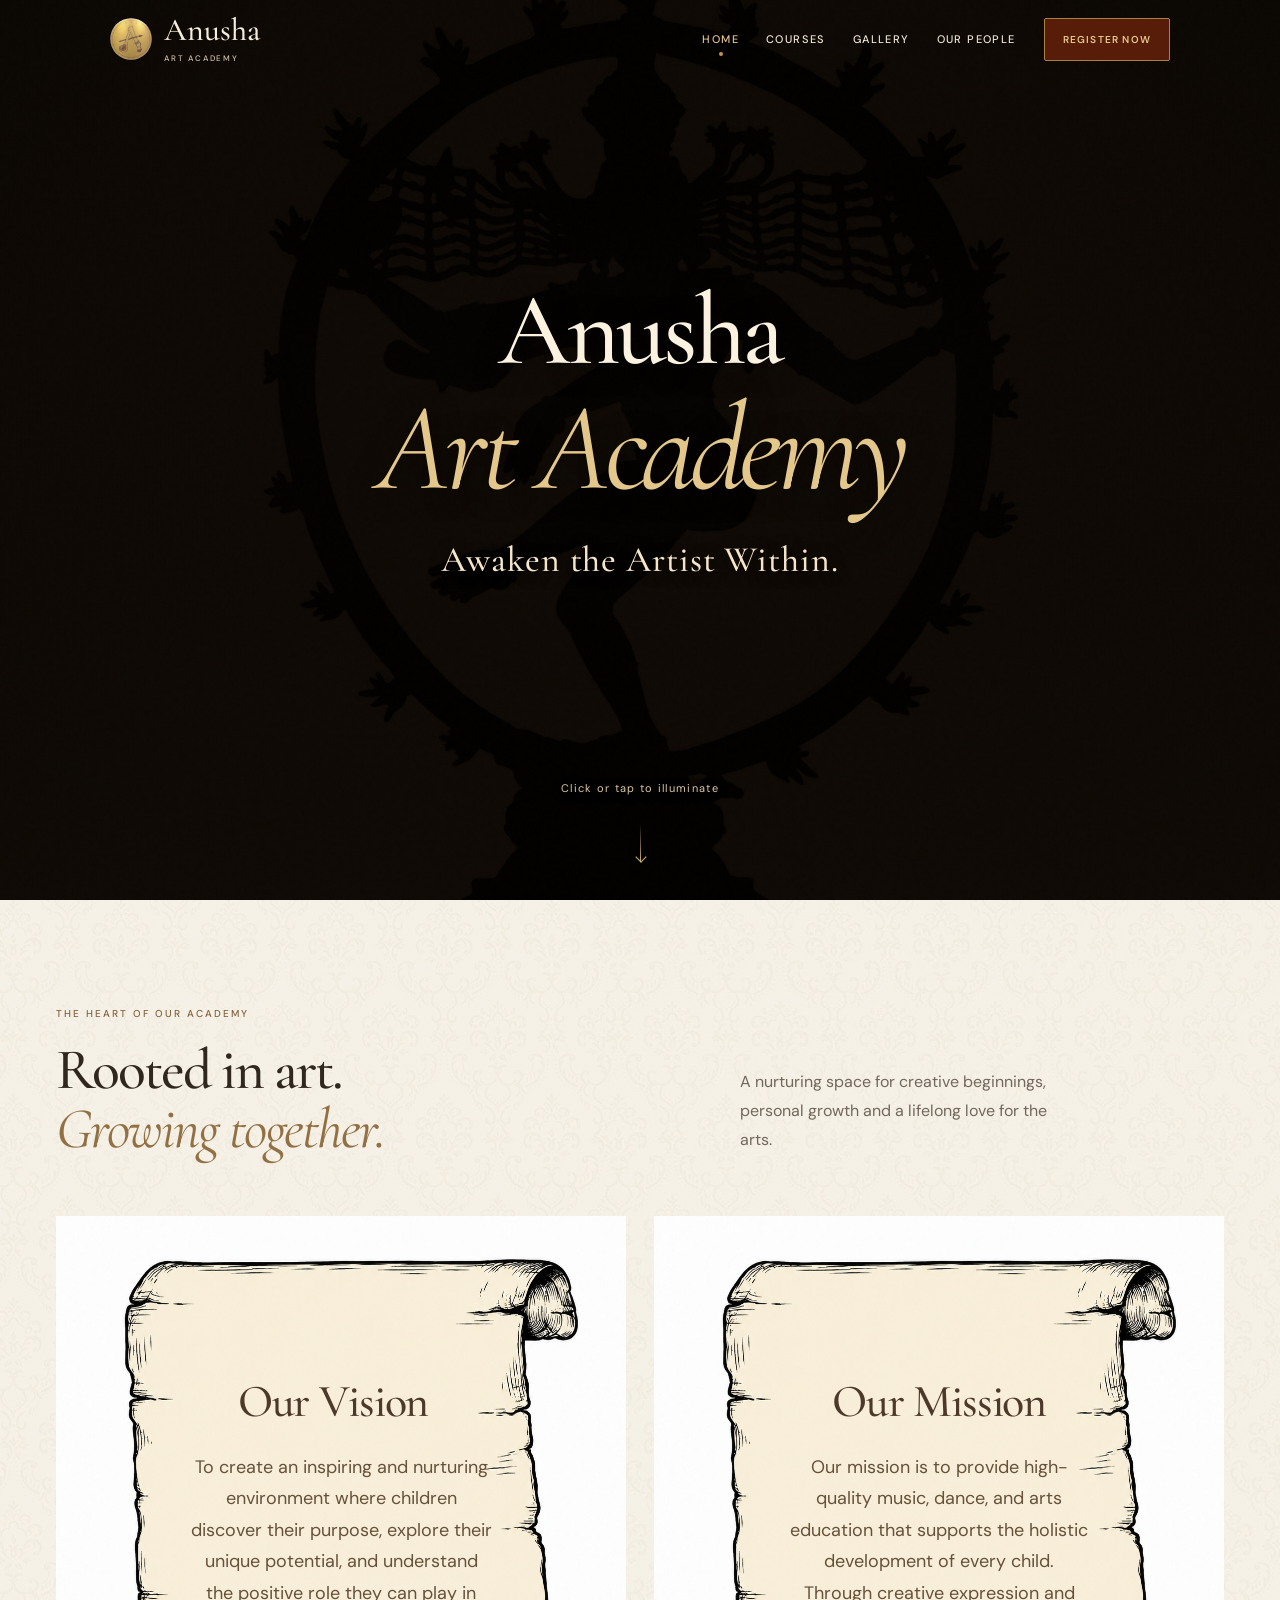
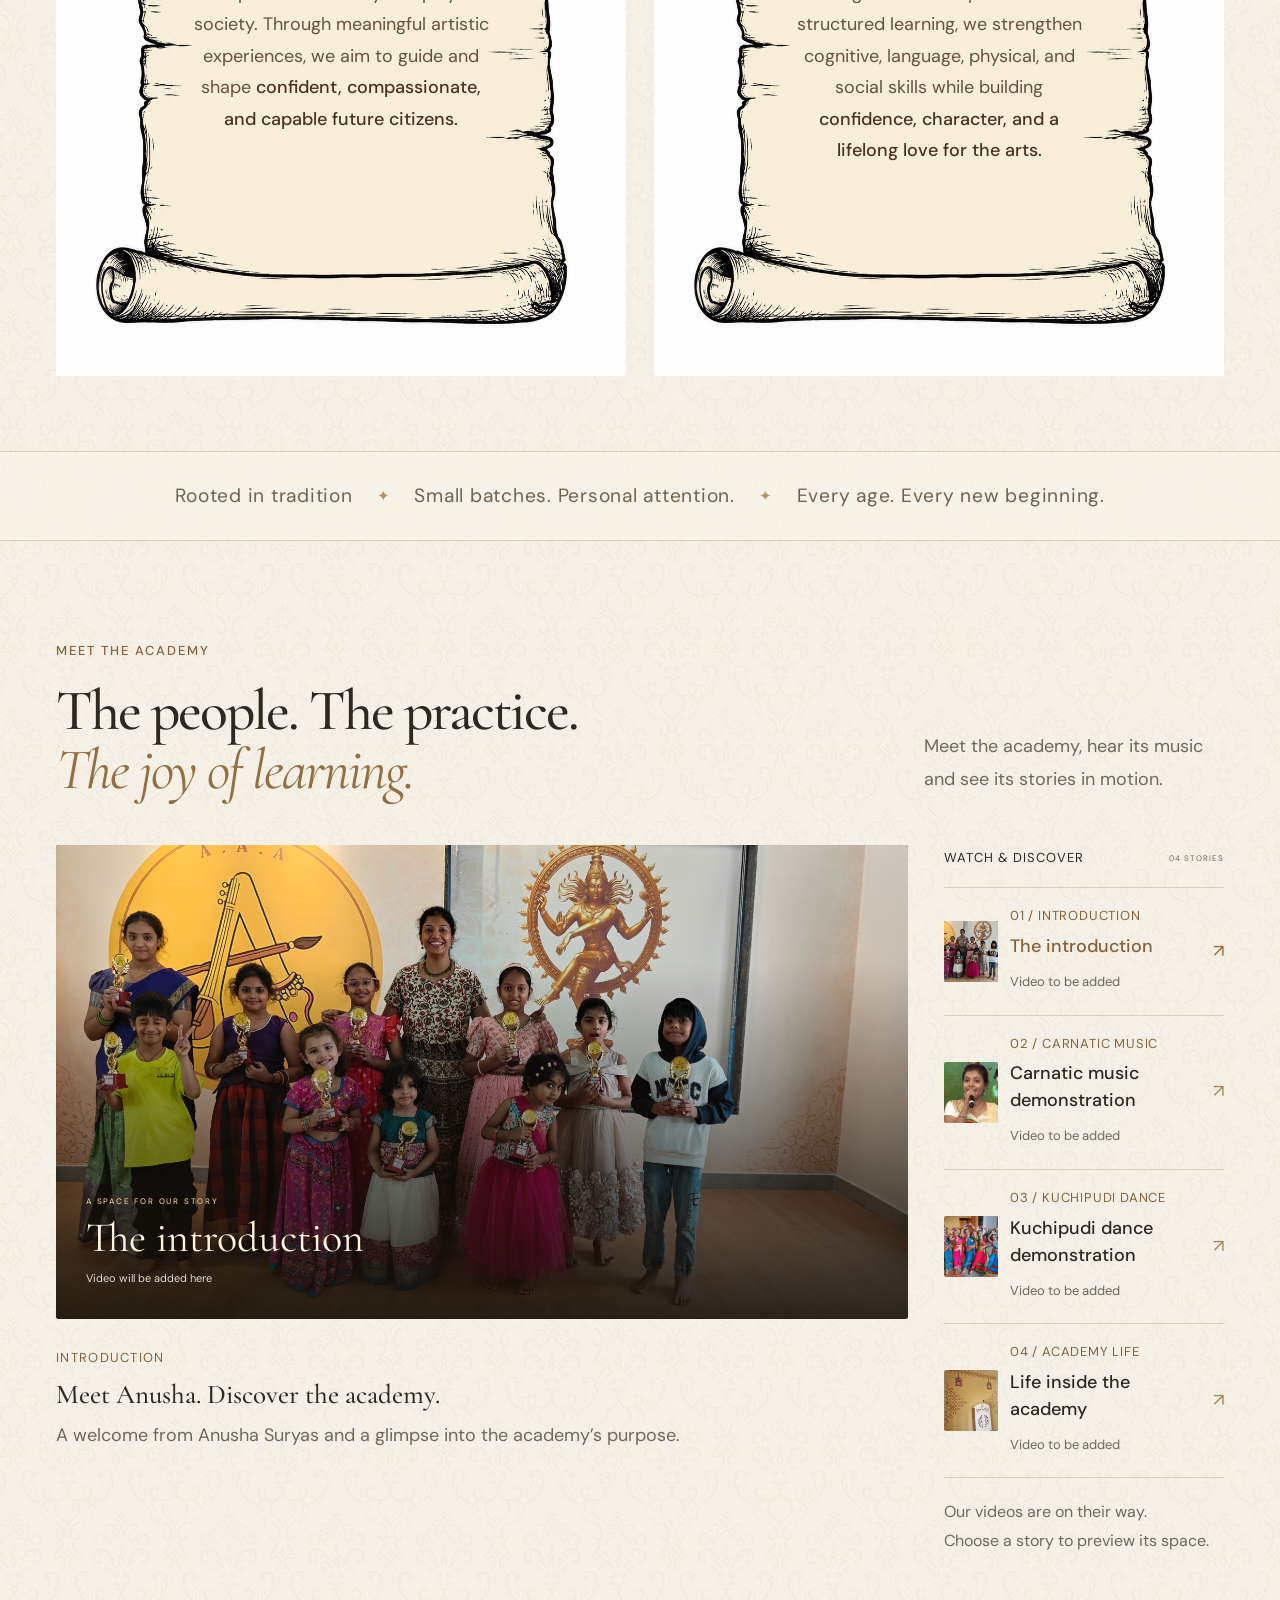
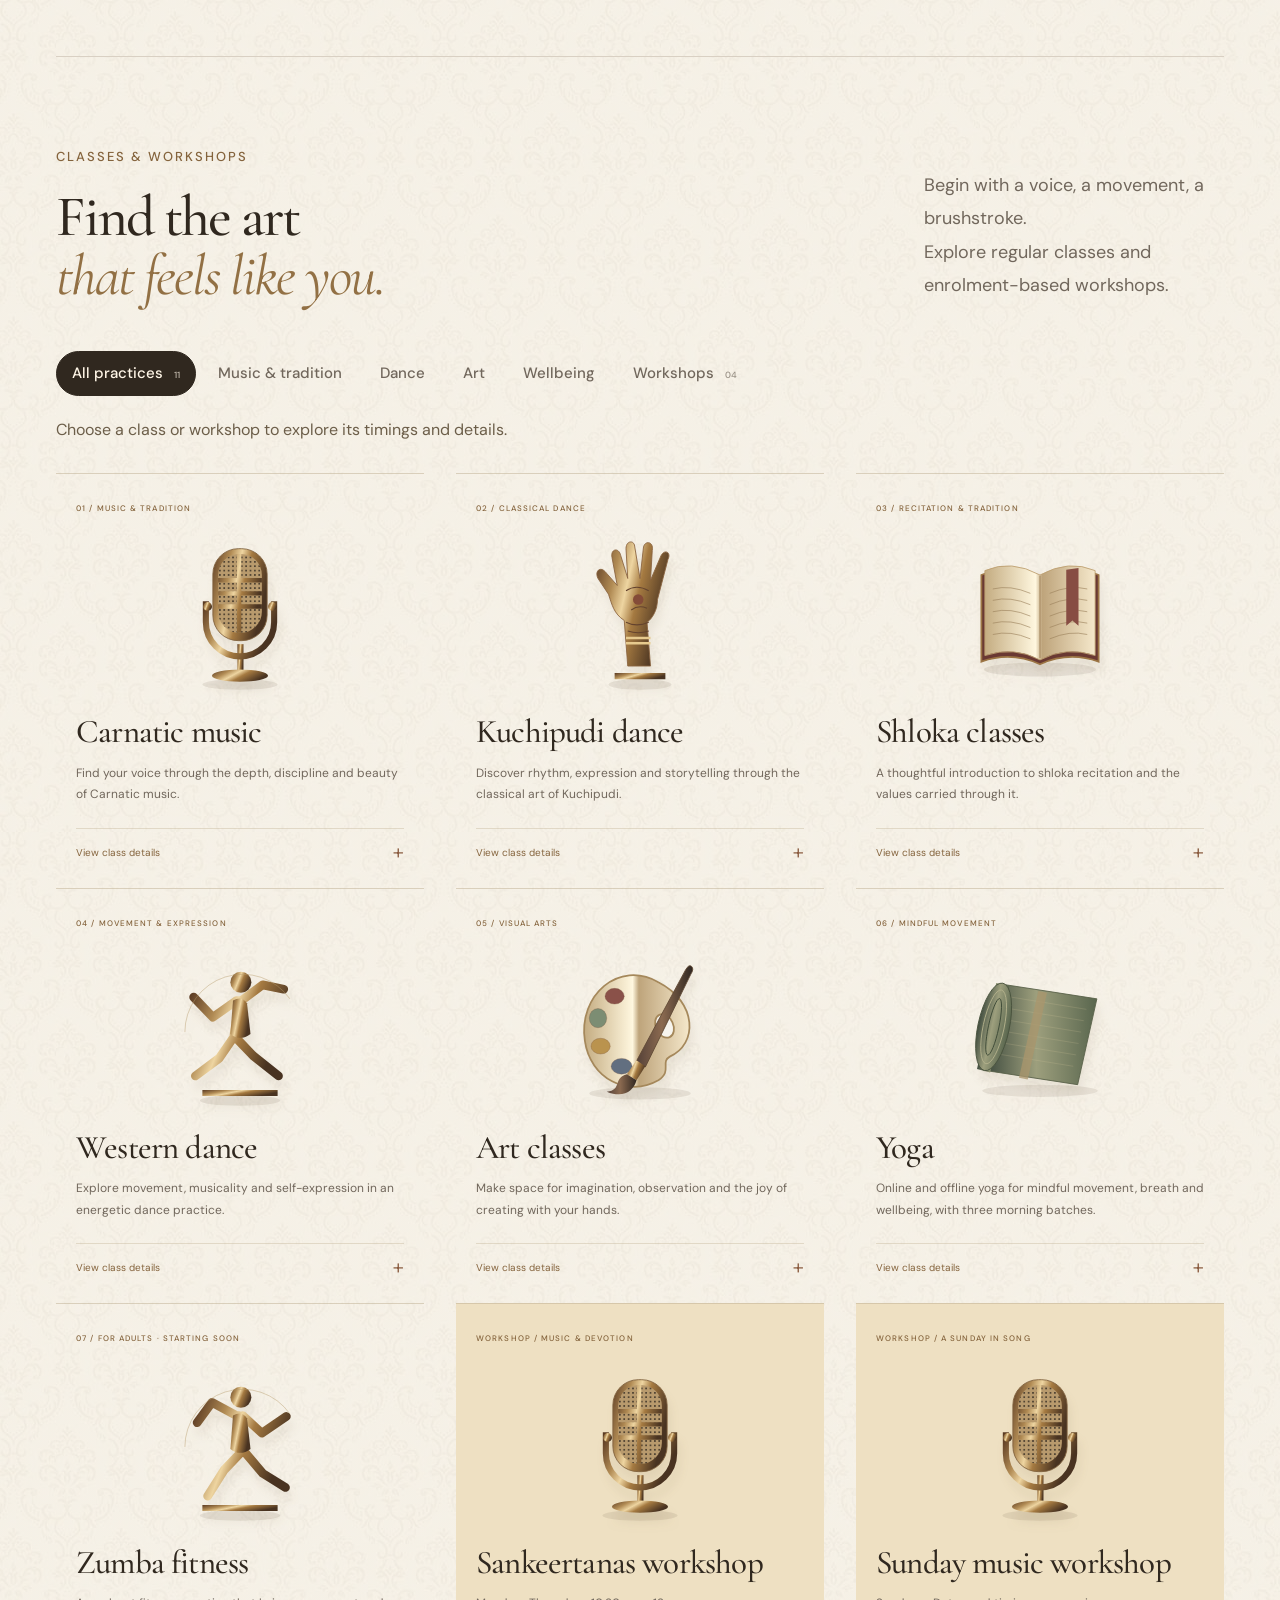
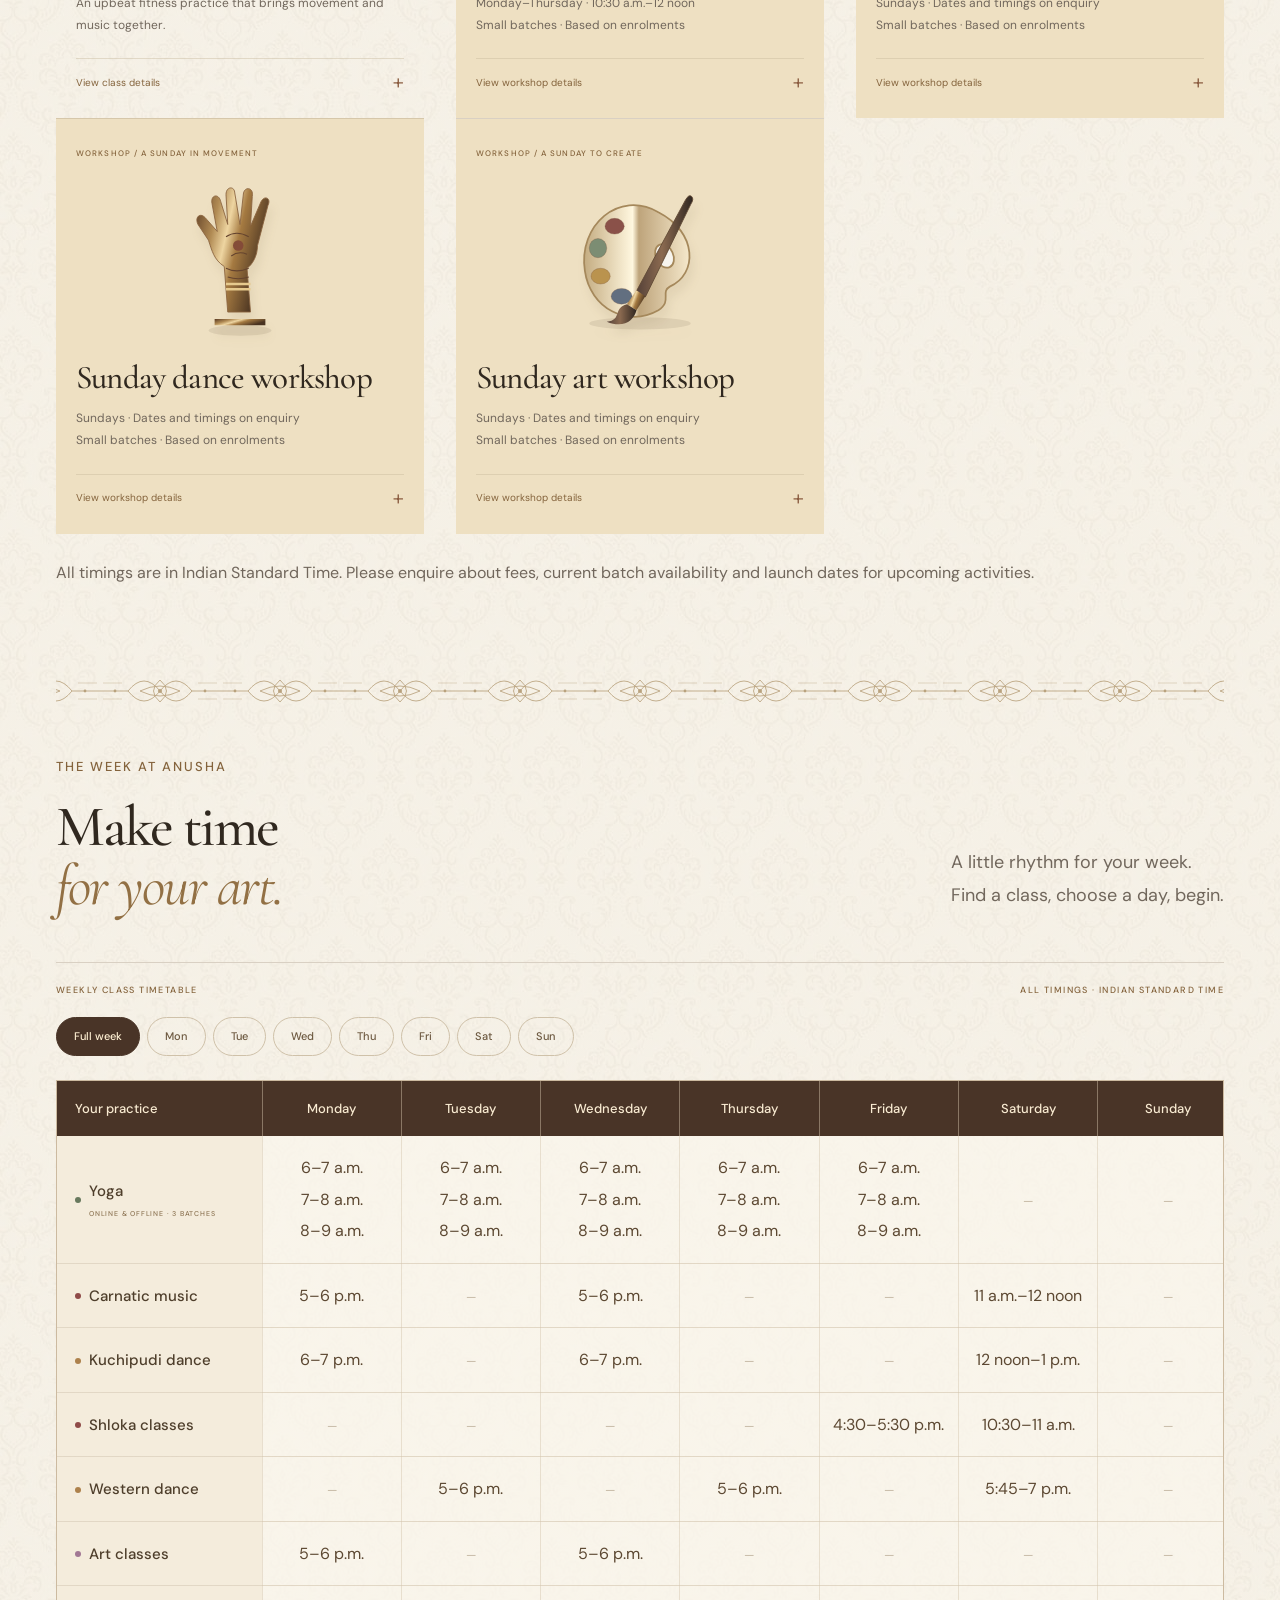
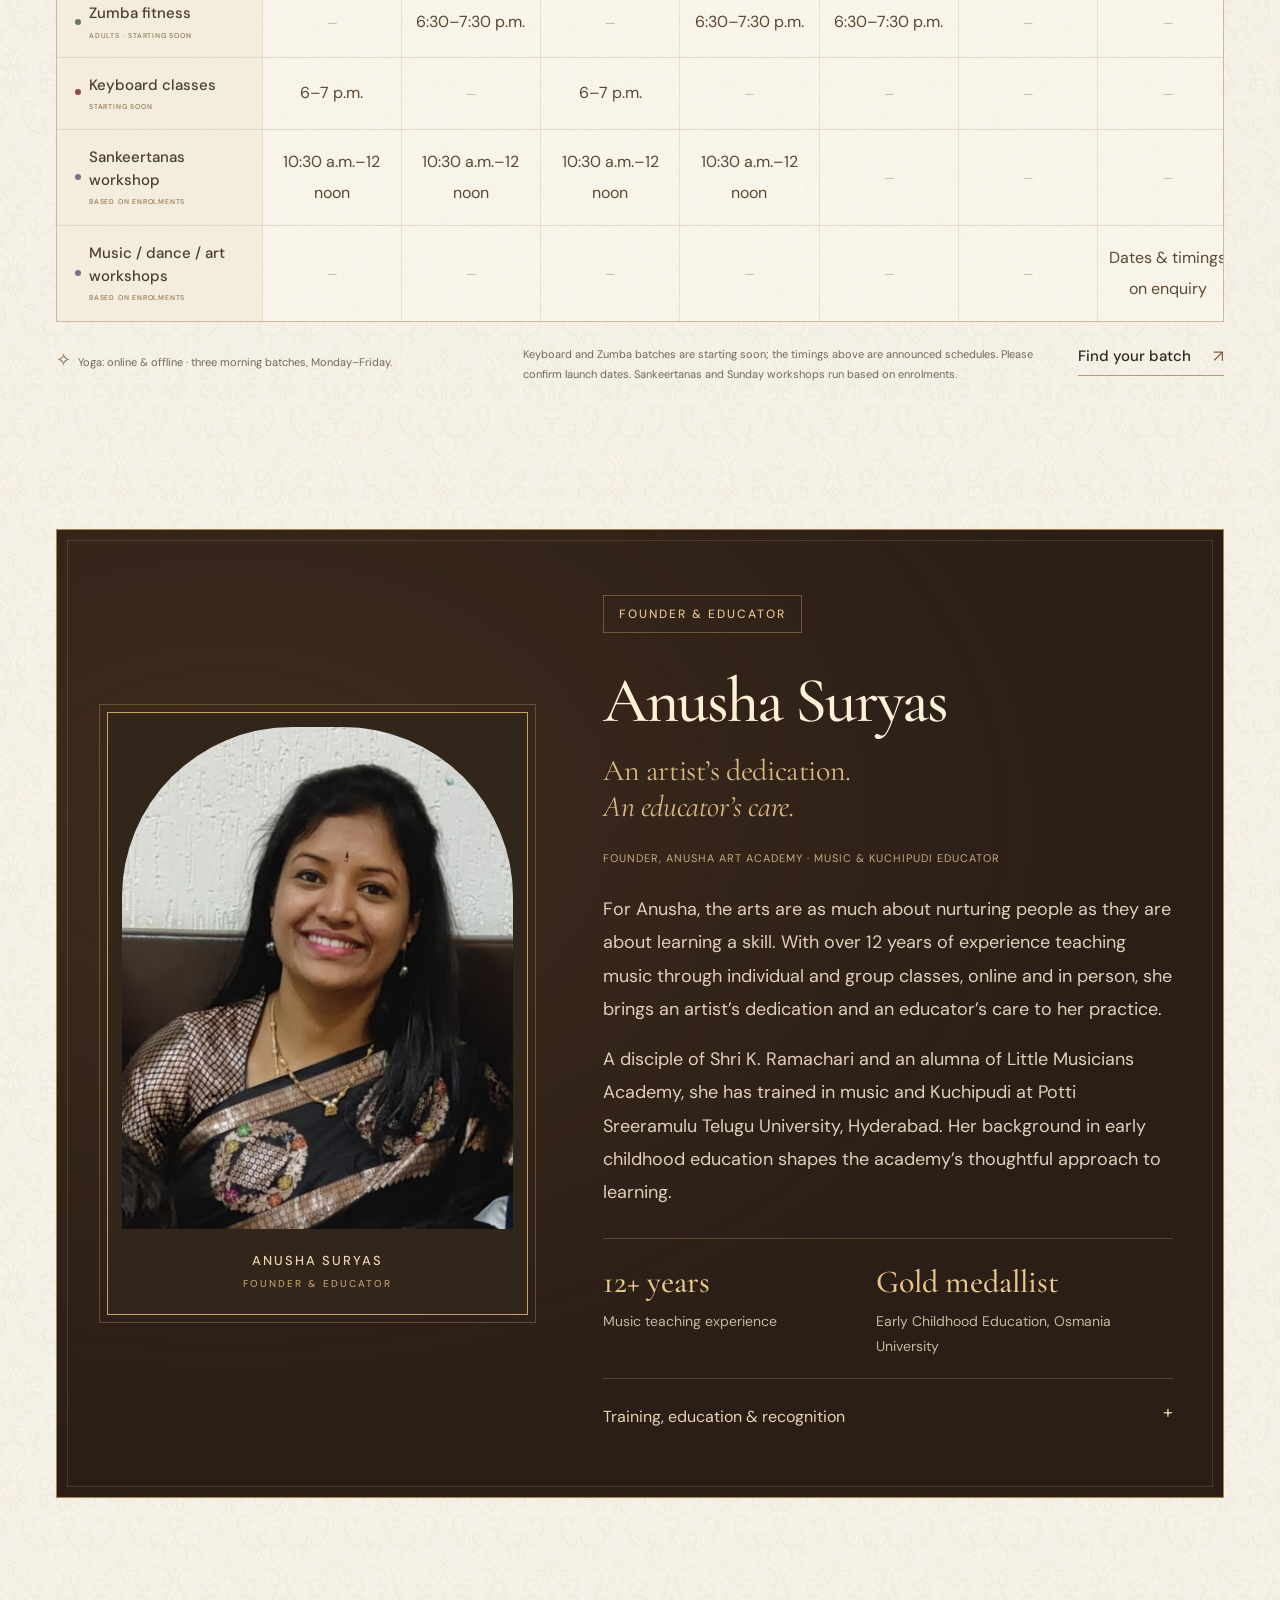
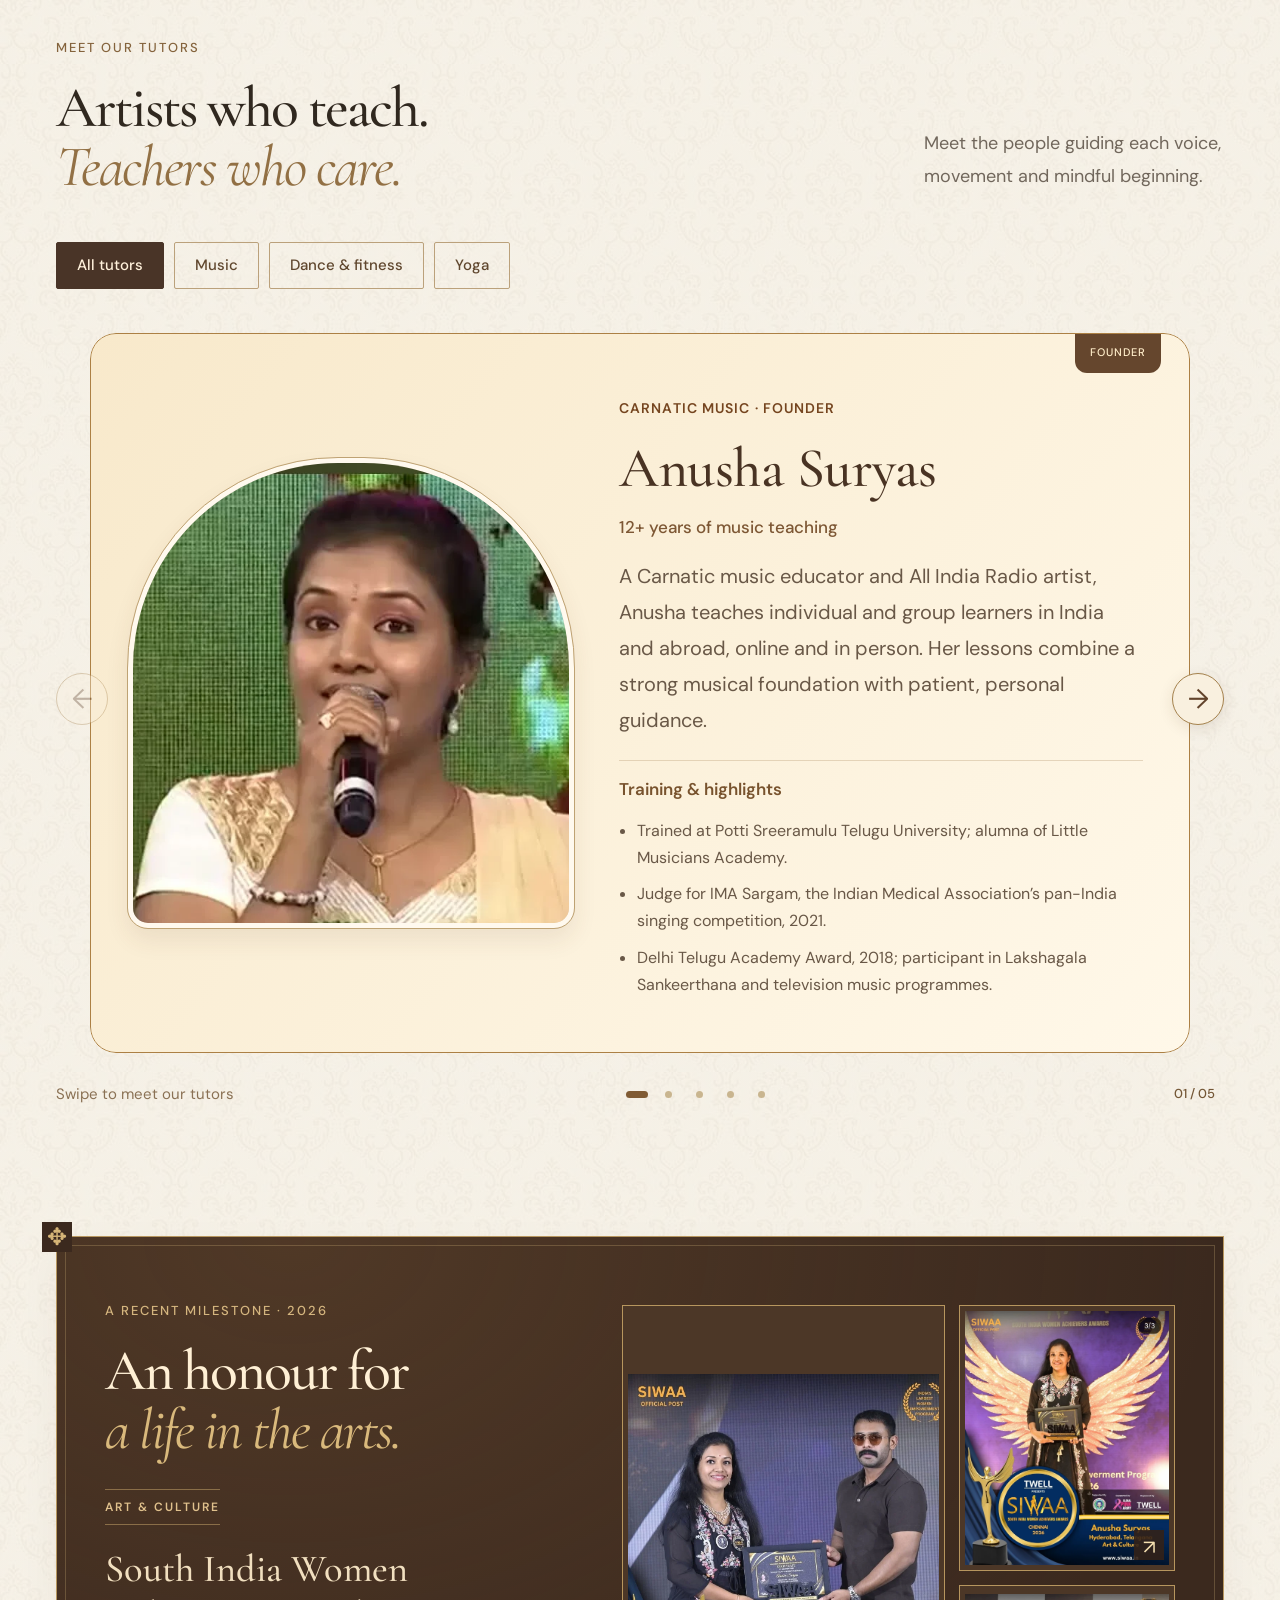
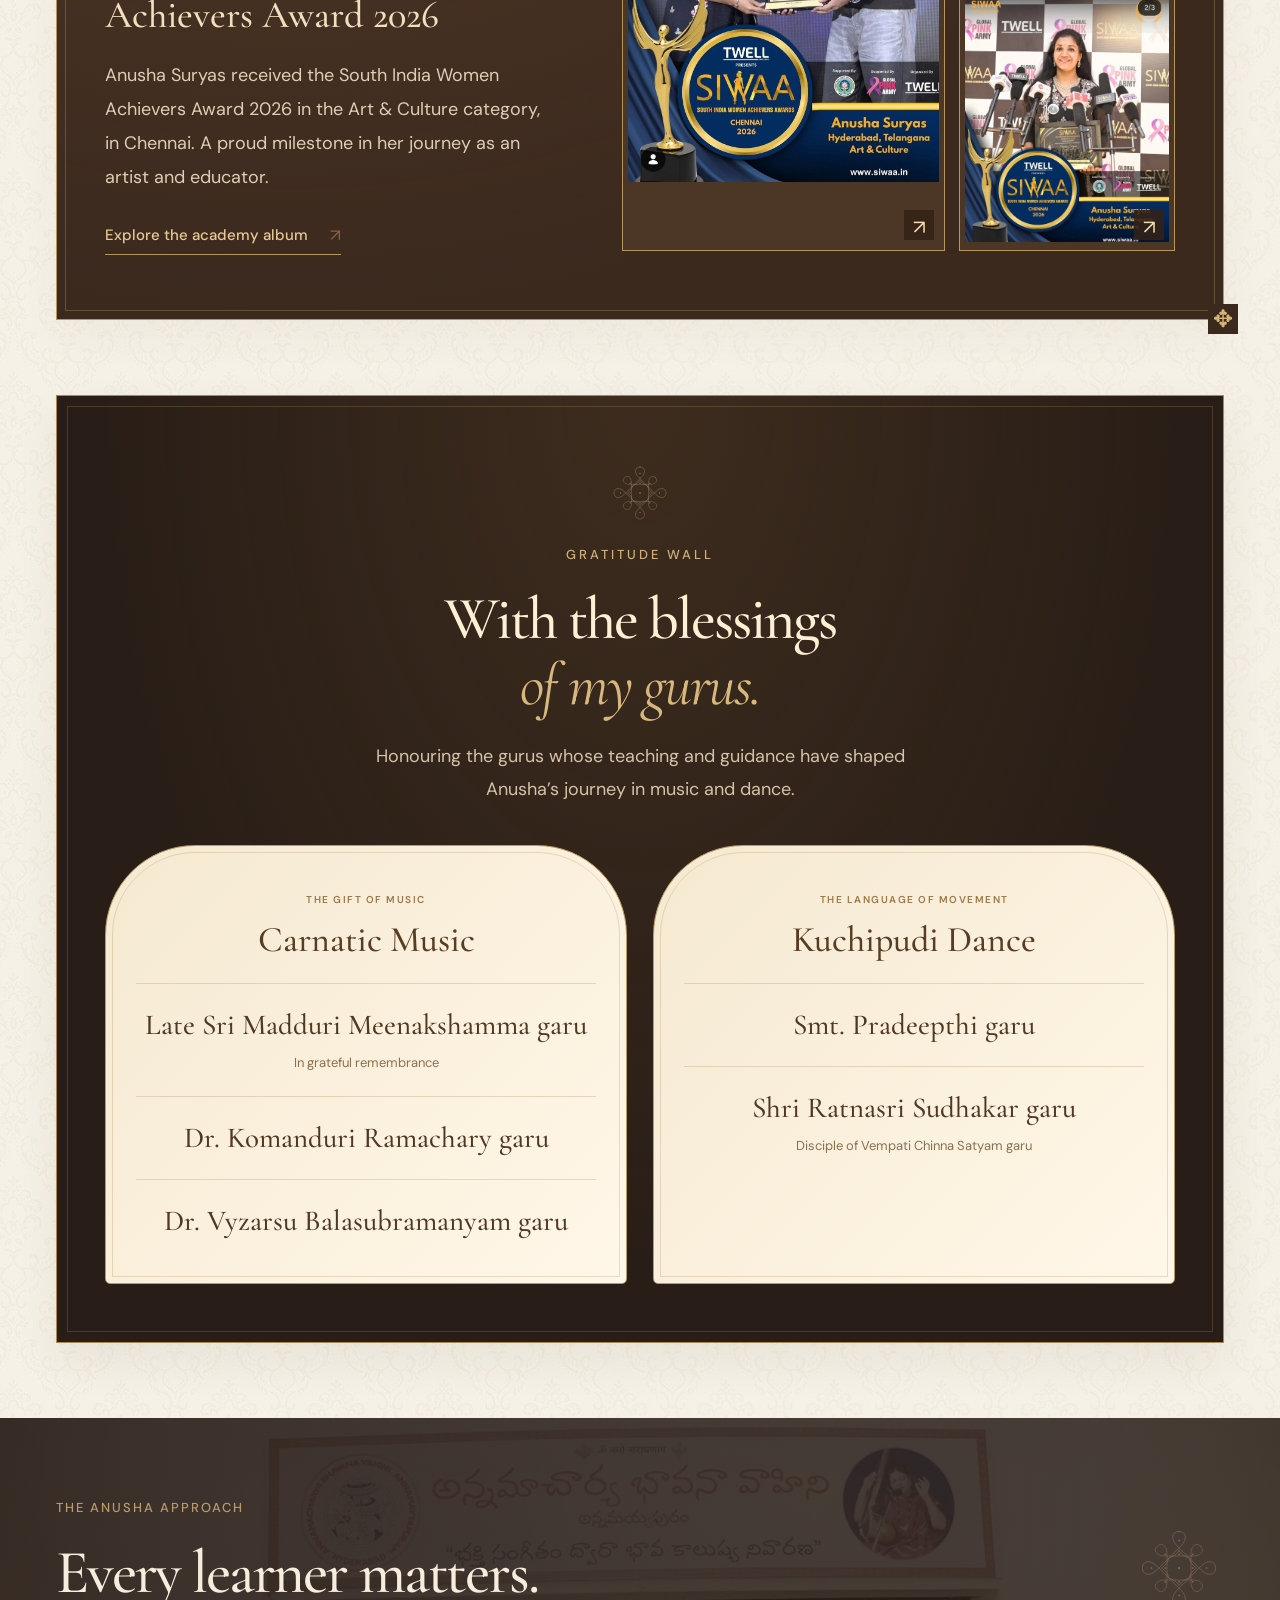
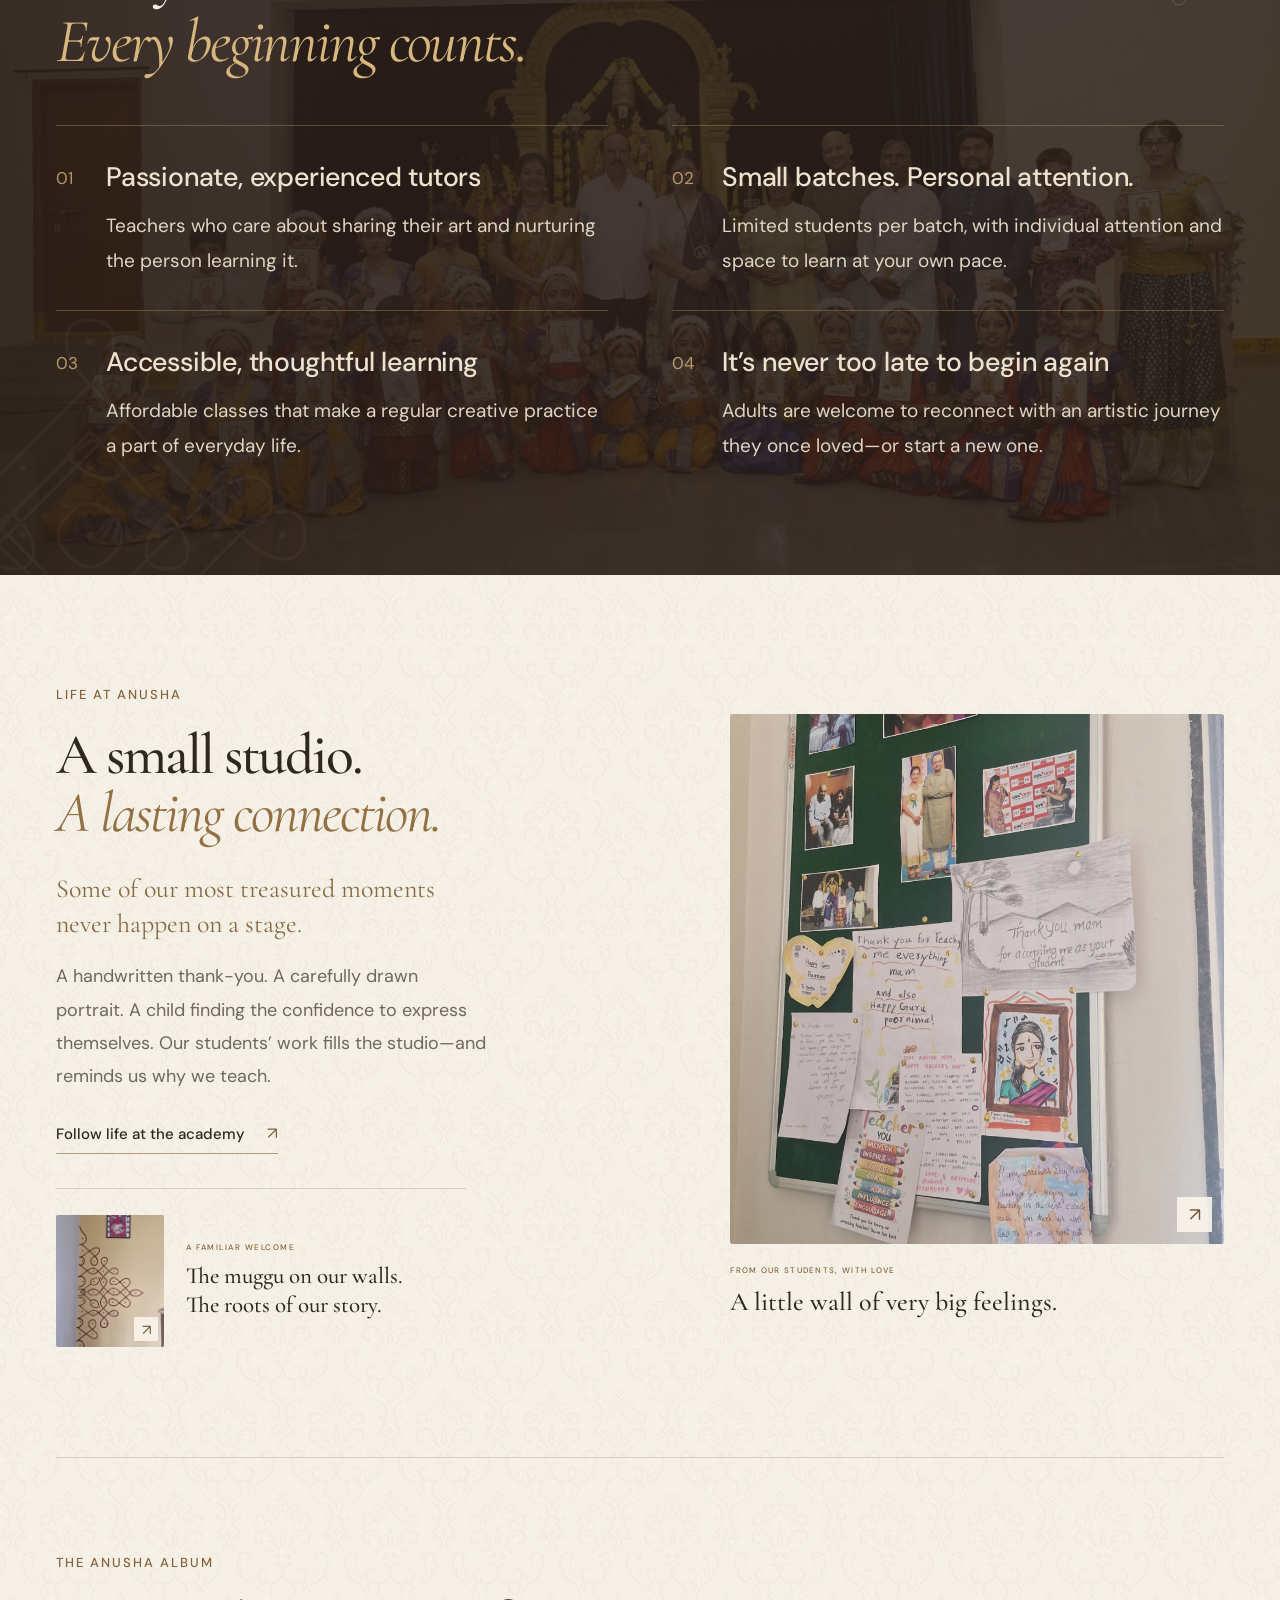
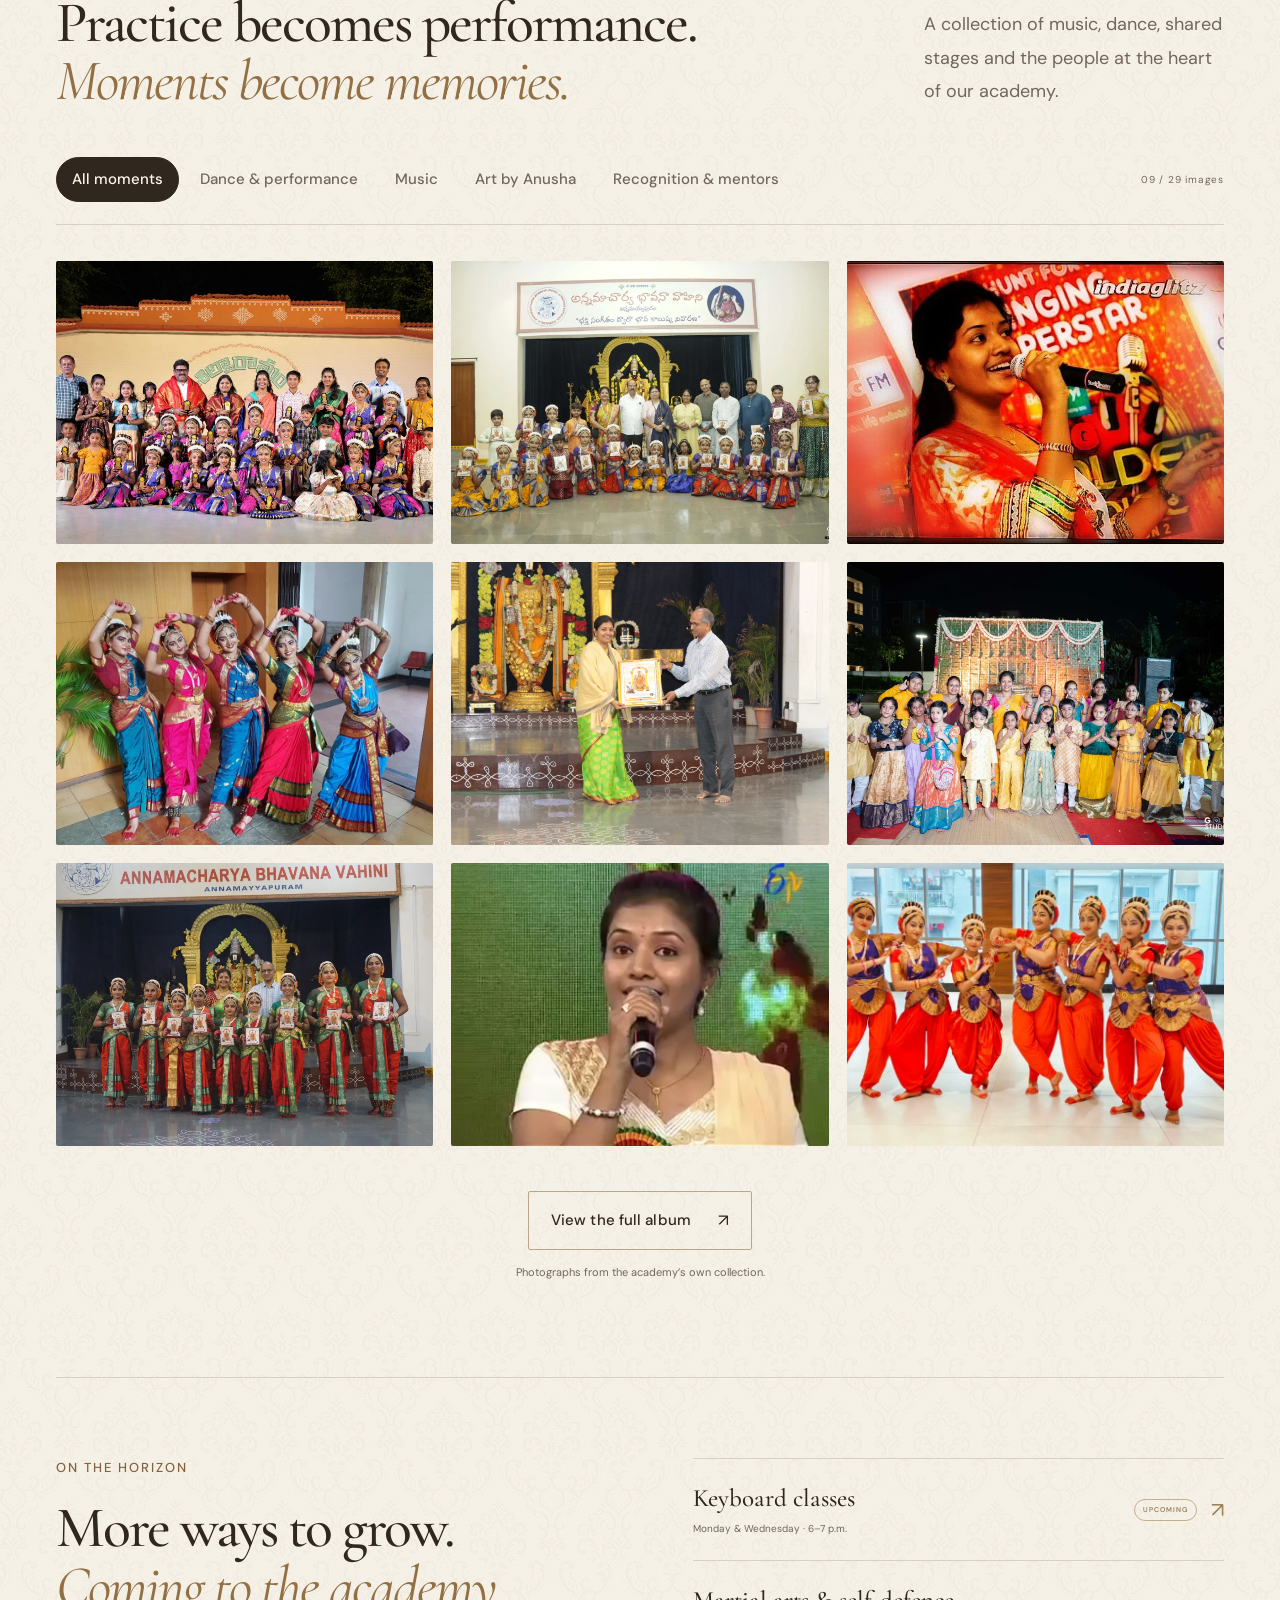
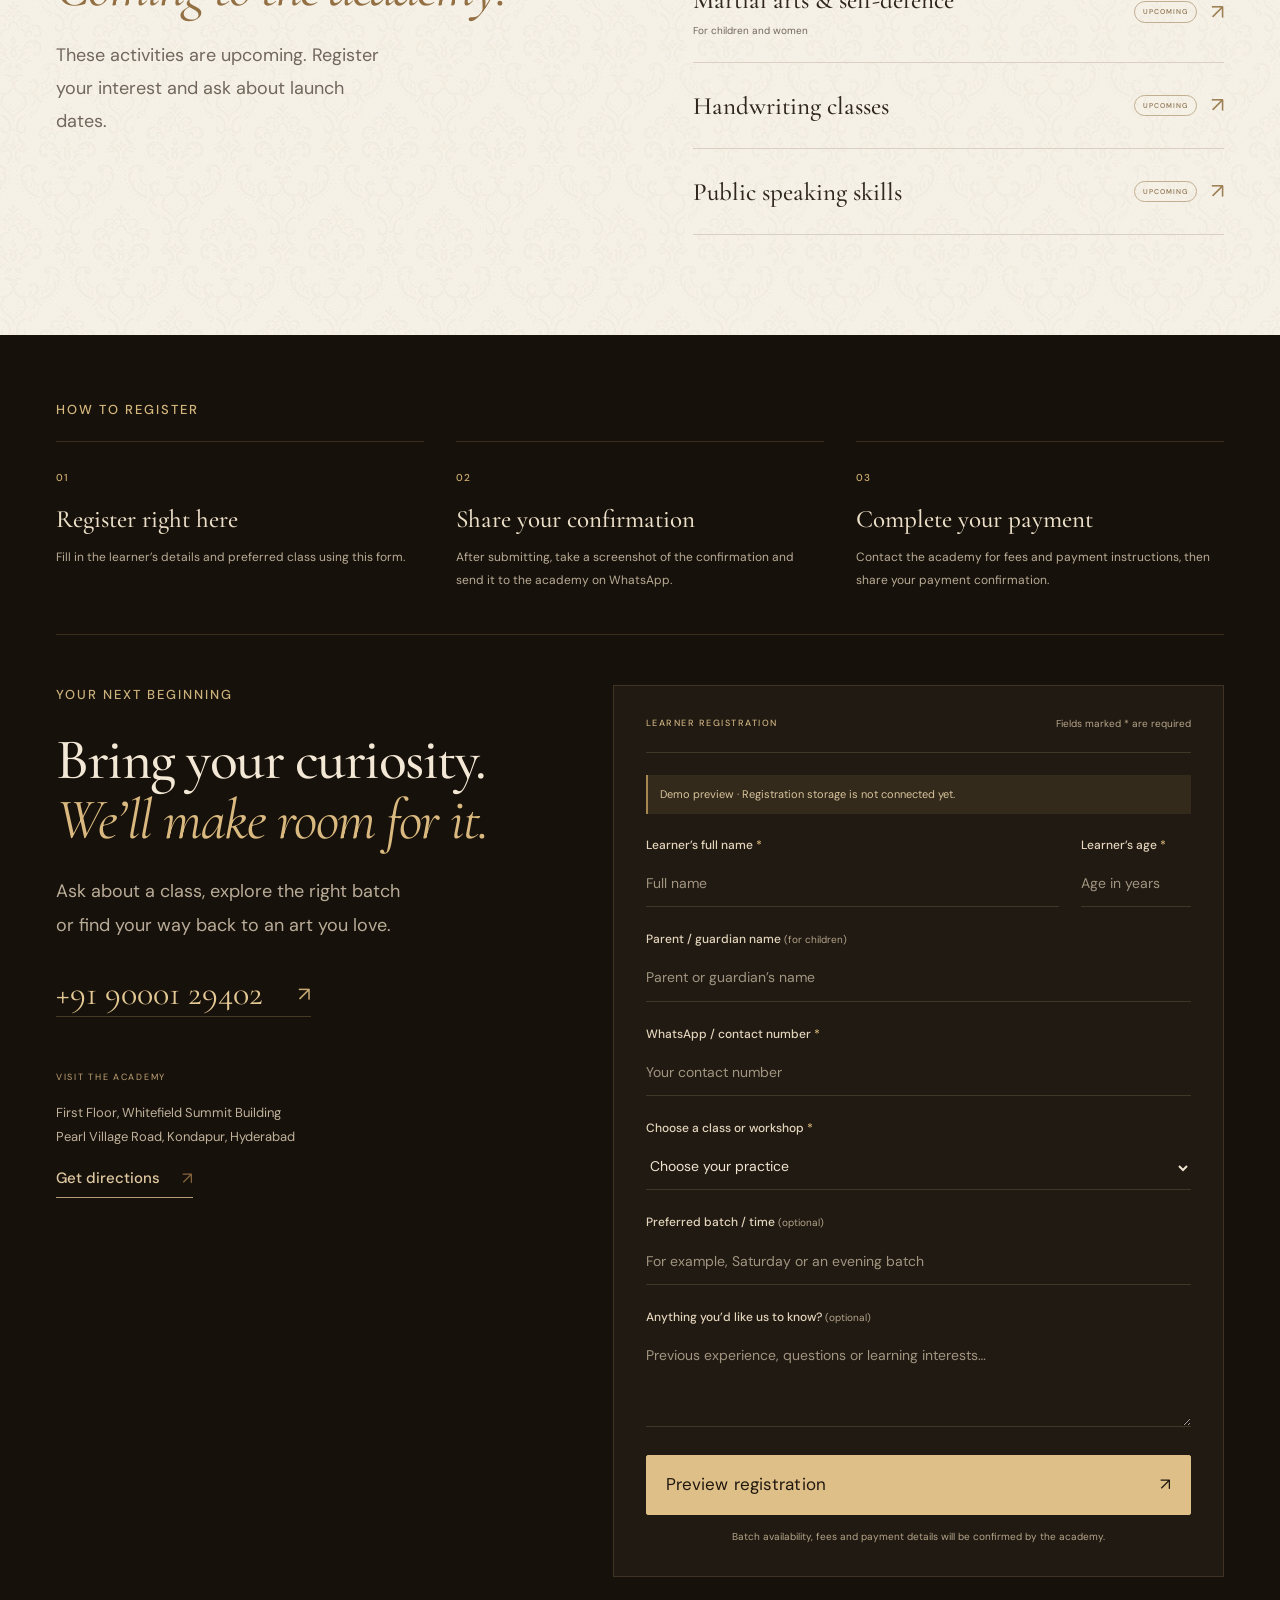
==== commit 5143c018: "Refresh gratitude wall, show tutor highlights and update class timings" ====
--- a/index.html
+++ b/index.html
@@ -19,7 +19,7 @@
 <link rel="stylesheet" href="sculptures.css?v=inside-objects">
 <script src="objects.js?v=elements-3" defer>
 </script>
-<script src="app.js?v=registration-only-4" defer>
+<script src="app.js?v=updated-batches-5" defer>
 </script>
 <link rel="stylesheet" href="atelier.css?v=heritage-1">
 <link rel="stylesheet" href="roots.css?v=studio-identity-2">
@@ -40,14 +40,14 @@
 <script src="academy-content.js?v=tutors-6" defer></script>
 <script src="client-revisions.js?v=tutors-3" defer></script>
 <link rel="stylesheet" href="timetable.css?v=1">
-<script src="timetable.js?v=1" defer></script>
+<script src="timetable.js?v=updated-batches-2" defer></script>
 <link rel="stylesheet" href="registration.css?v=custom-restored-4">
 <script src="registration.js?v=custom-restored-4" defer></script>
 <link rel="stylesheet" href="readability.css?v=1">
 <link rel="stylesheet" href="workshop-scroll.css?v=brand-2">
 <script src="workshop-scroll.js?v=1" defer></script>
-<link rel="stylesheet" href="people.css?v=side-arrows-5">
-<script src="people.js?v=single-card-3" defer></script>
+<link rel="stylesheet" href="people.css?v=brown-award-7">
+<script src="people.js?v=visible-highlights-4" defer></script>
 </head>
 <body class="contemporary">
 <a class="skip" href="#main">Skip to content</a>
@@ -202,10 +202,10 @@
   <div id="practice-content"></div>
 </dialog>
 </div>
-<p class="class-note">All timings are in Indian Standard Time. Please enquire about fees, current batch availability and Zumba’s flexible timings.</p>
+<p class="class-note">All timings are in Indian Standard Time. Please enquire about fees, current batch availability and launch dates for upcoming activities.</p>
 </section>
 
-<section class="timetable section heritage-frame" id="timetable" aria-labelledby="timetable-title"><div class="section-heading"><div><p class="eyebrow">THE WEEK AT ANUSHA</p><h2 id="timetable-title">Make time<br><em>for your art.</em></h2></div><p>A little rhythm for your week.<br>Find a class, choose a day, begin.</p></div><div class="timetable-meta"><span>WEEKLY CLASS TIMETABLE</span><span>ALL TIMINGS · INDIAN STANDARD TIME</span></div><div class="timetable-days" role="group" aria-label="Choose a day"><button type="button" data-day="all" aria-pressed="true">Full week</button><button type="button" data-day="0" aria-pressed="false">Mon</button><button type="button" data-day="1" aria-pressed="false">Tue</button><button type="button" data-day="2" aria-pressed="false">Wed</button><button type="button" data-day="3" aria-pressed="false">Thu</button><button type="button" data-day="4" aria-pressed="false">Fri</button><button type="button" data-day="5" aria-pressed="false">Sat</button><button type="button" data-day="6" aria-pressed="false">Sun</button></div><div class="timetable-scroll" tabindex="0" role="region" aria-label="Weekly timetable, scroll horizontally on smaller screens"><table class="week-table"><caption class="sr-only">Anusha Art Academy weekly class schedule. Fees and current batch availability are available on enquiry.</caption><thead><tr><th scope="col">Your practice</th><th scope="col">Monday</th><th scope="col">Tuesday</th><th scope="col">Wednesday</th><th scope="col">Thursday</th><th scope="col">Friday</th><th scope="col">Saturday</th><th scope="col">Sunday</th></tr></thead><tbody id="week-table-body"></tbody></table></div><div id="day-agenda" class="day-agenda" hidden aria-live="polite"></div><div class="timetable-notes"><p><span aria-hidden="true">✧</span> Yoga: three separate morning batches, Monday–Friday.</p><p>Zumba timings are flexible. Sankeertanas and Sunday workshops are conducted based on enrolments. Please confirm fees and current availability with the academy.</p><a class="text-link" href="#registration">Find your batch <span aria-hidden="true">↗</span></a></div></section>
+<section class="timetable section heritage-frame" id="timetable" aria-labelledby="timetable-title"><div class="section-heading"><div><p class="eyebrow">THE WEEK AT ANUSHA</p><h2 id="timetable-title">Make time<br><em>for your art.</em></h2></div><p>A little rhythm for your week.<br>Find a class, choose a day, begin.</p></div><div class="timetable-meta"><span>WEEKLY CLASS TIMETABLE</span><span>ALL TIMINGS · INDIAN STANDARD TIME</span></div><div class="timetable-days" role="group" aria-label="Choose a day"><button type="button" data-day="all" aria-pressed="true">Full week</button><button type="button" data-day="0" aria-pressed="false">Mon</button><button type="button" data-day="1" aria-pressed="false">Tue</button><button type="button" data-day="2" aria-pressed="false">Wed</button><button type="button" data-day="3" aria-pressed="false">Thu</button><button type="button" data-day="4" aria-pressed="false">Fri</button><button type="button" data-day="5" aria-pressed="false">Sat</button><button type="button" data-day="6" aria-pressed="false">Sun</button></div><div class="timetable-scroll" tabindex="0" role="region" aria-label="Weekly timetable, scroll horizontally on smaller screens"><table class="week-table"><caption class="sr-only">Anusha Art Academy weekly class schedule. Fees and current batch availability are available on enquiry.</caption><thead><tr><th scope="col">Your practice</th><th scope="col">Monday</th><th scope="col">Tuesday</th><th scope="col">Wednesday</th><th scope="col">Thursday</th><th scope="col">Friday</th><th scope="col">Saturday</th><th scope="col">Sunday</th></tr></thead><tbody id="week-table-body"></tbody></table></div><div id="day-agenda" class="day-agenda" hidden aria-live="polite"></div><div class="timetable-notes"><p><span aria-hidden="true">✧</span> Yoga: online &amp; offline · three morning batches, Monday–Friday.</p><p>Keyboard and Zumba batches are starting soon; the timings above are announced schedules. Please confirm launch dates. Sankeertanas and Sunday workshops run based on enrolments.</p><a class="text-link" href="#registration">Find your batch <span aria-hidden="true">↗</span></a></div></section>
 <section class="founder section heritage-frame" id="founder" aria-labelledby="founder-title">
 <div class="founder-photo">
 <div class="photo-arch">
@@ -257,8 +257,8 @@
  <div class="recognition-photos"><button type="button" class="people-photo recognition-main" data-people-photo="assets/people/anusha-siwaa-award.webp" data-caption="Anusha Suryas receiving the South India Women Achievers Award 2026 · Art & Culture"><img src="assets/people/anusha-siwaa-award.webp" alt="Anusha Suryas receiving her Art and Culture award" loading="lazy" width="1021" height="1338"><span aria-hidden="true">↗</span></button><div class="recognition-pair"><button type="button" class="people-photo" data-people-photo="assets/people/anusha-siwaa-portrait.webp" data-caption="Anusha Suryas · South India Women Achievers Award 2026"><img src="assets/people/anusha-siwaa-portrait.webp" alt="Anusha with her award and certificate" loading="lazy" width="1080" height="1345"><span aria-hidden="true">↗</span></button><button type="button" class="people-photo" data-people-photo="assets/people/anusha-siwaa-media.webp" data-caption="At the South India Women Achievers Awards 2026 · Chennai"><img src="assets/people/anusha-siwaa-media.webp" alt="Anusha at the award event media interaction" loading="lazy" width="1080" height="1313"><span aria-hidden="true">↗</span></button></div></div>
 </section>
 <section class="gratitude section" id="gratitude" aria-labelledby="gratitude-title">
- <div class="gratitude-intro"><p class="eyebrow">GRATITUDE WALL</p><h2 id="gratitude-title">With the blessings<br><em>of my gurus.</em></h2><p>Honouring the gurus whose teaching and guidance have shaped Anusha’s journey in music and dance.</p></div>
- <div class="guru-groups"><article><span class="guru-discipline">01 / CARNATIC MUSIC</span><ul><li>Madduri Meenakshamma garu<small>In grateful remembrance</small></li><li>Dr. Komanduri Ramachary garu</li><li>Dr. Vyzarsu Balasubramanyam garu</li></ul></article><article><span class="guru-discipline">02 / KUCHIPUDI DANCE</span><ul><li>Smt. Pradeepthi garu</li><li>Shri Ratnasri Sudhakar garu<small>Disciple of Vempati Chinna Satyam garu</small></li></ul></article></div>
+ <div class="gratitude-intro"><img class="gratitude-motif" src="assets/muggu.svg" alt="" aria-hidden="true" width="70" height="70"><p class="eyebrow">GRATITUDE WALL</p><h2 id="gratitude-title">With the blessings<br><em>of my gurus.</em></h2><p>Honouring the gurus whose teaching and guidance have shaped Anusha’s journey in music and dance.</p></div>
+ <div class="guru-groups"><article><span class="guru-discipline">THE GIFT OF MUSIC</span><h3>Carnatic Music</h3><ul><li>Late Sri Madduri Meenakshamma garu<small>In grateful remembrance</small></li><li>Dr. Komanduri Ramachary garu</li><li>Dr. Vyzarsu Balasubramanyam garu</li></ul></article><article><span class="guru-discipline">THE LANGUAGE OF MOVEMENT</span><h3>Kuchipudi Dance</h3><ul><li>Smt. Pradeepthi garu</li><li>Shri Ratnasri Sudhakar garu<small>Disciple of Vempati Chinna Satyam garu</small></li></ul></article></div>
 </section>
 <section class="learning-section" id="approach">
 <div class="section learning">
@@ -370,7 +370,7 @@
 </div>
 <div class="upcoming-list">
 <a href="#registration" class="course-enquiry" data-course="Keyboard classes (upcoming)">
-<span>Keyboard classes</span>
+<span>Keyboard classes<small>Monday &amp; Wednesday · 6–7 p.m.</small></span>
 <small>UPCOMING</small>
 <b>↗</b>
 </a>
@@ -429,7 +429,7 @@
 <div class="faq-list">
 <details><summary>I'm a beginner. How do I choose a class?<span aria-hidden="true">+</span></summary><div><p>Tell us which art you’re curious about, your age and any previous experience. The academy can help you explore a suitable class and available batch.</p><a href="#classes">Explore classes &amp; workshops ↗</a></div></details>
 <details><summary>Can adults join or start learning again?<span aria-hidden="true">+</span></summary><div><p>Yes. Adults are welcome to reconnect with an artistic journey or begin a new one. Ask the academy about the right class and batch for you.</p></div></details>
-<details><summary>Where can I check timings and fees?<span aria-hidden="true">+</span></summary><div><p>Select a class above to see its weekly timings. For fees, current availability and Zumba’s flexible timings, please contact the academy. All listed timings are in Indian Standard Time.</p></div></details>
+<details><summary>Where can I check timings and fees?<span aria-hidden="true">+</span></summary><div><p>Select a class above to see its weekly timings. For fees, current availability and upcoming batch launch dates, please contact the academy. All listed timings are in Indian Standard Time.</p></div></details>
 <details><summary>How do the workshops work?<span aria-hidden="true">+</span></summary><div><p>Sankeertanas workshops run Monday–Thursday, 10:30 a.m.–12 noon, in small batches based on enrolments. Sunday music, dance and art workshops are also enrolment-based. Contact us for the next dates, activities and fees.</p></div></details>
 <details><summary>Where is the academy?<span aria-hidden="true">+</span></summary><div><p>First Floor, Whitefield Summit Building, Pearl Village Road, Kondapur, Hyderabad.</p><a href="https://www.google.com/maps/search/?api=1&amp;query=Anusha+Art+Academy+Pearl+Village+Road+Kondapur+Hyderabad" target="_blank" rel="noopener noreferrer">Get directions ↗</a></div></details>
 <details><summary>How can I enquire about joining?<span aria-hidden="true">+</span></summary><div><p>Fill in the registration form on this website, or contact us on WhatsApp or +91 90001 29402 if you need help choosing a class. The academy will confirm fees and available batches.</p><a href="#registration">Register on this website ↗</a></div></details>
--- a/people.css
+++ b/people.css
@@ -169,3 +169,35 @@
 .tutor-side-arrow:disabled{opacity:.35;cursor:default;box-shadow:none}
 .tutor-side-arrow:focus-visible{outline:2px solid #9b733a;outline-offset:4px}
 @media(max-width:700px){.tutor-stage{padding-inline:14px}.tutor-side-arrow{width:38px;height:38px;font-size:23px}.tutor-side-prev{left:-8px}.tutor-side-next{right:-8px}.tutor-carousel-bar{grid-template-columns:1fr auto}}
+/* Gratitude as a dedicated, quietly ceremonial wall. */
+.contemporary .gratitude{position:relative;display:block;padding:65px 48px 58px;margin-block:55px 75px;border:1px solid #a88951;outline:1px solid #ad8c5744;outline-offset:-12px;background:radial-gradient(ellipse at 50% 0,#66492c55,transparent 65%),#291e17;box-shadow:0 18px 40px #3f2b1812;overflow:hidden}
+.gratitude-intro{text-align:center;max-width:730px;margin:0 auto 40px}
+.gratitude-motif{display:block;margin:0 auto 20px;opacity:.65;filter:sepia(1) brightness(1.65);width:64px;height:64px}
+.contemporary .gratitude .eyebrow{color:#ceb17c;font-size:13px;letter-spacing:3px}
+.contemporary .gratitude #gratitude-title{color:#fff0d5;font-size:clamp(43px,4.7vw,66px);line-height:1.1;margin-top:18px}
+.contemporary .gratitude #gratitude-title em{color:#d6b77d}
+.contemporary .gratitude-intro>p:not(.eyebrow){color:#d4c3a9;max-width:580px;margin:22px auto 0;font-size:18px;line-height:1.8}
+.guru-groups{display:grid;grid-template-columns:1fr 1fr;gap:26px;align-items:stretch}
+.guru-groups article,.guru-groups article+article{position:relative;margin:0;padding:34px 30px 22px;text-align:center;border:1px solid #bb9a63;background:linear-gradient(135deg,#f5e9d1,#fff7e8);border-radius:90px 90px 5px 5px;outline:1px solid #ad8c5744;outline-offset:-8px}
+.guru-discipline{display:block;font-size:10px;letter-spacing:1.5px;margin:12px 0 10px;color:#9b7848}
+.guru-groups h3{font:500 36px/1.2 var(--serif);color:#583c24;margin:0 0 22px}
+.guru-groups ul{margin:0}
+.guru-groups li{font:500 clamp(23px,2.3vw,29px)/1.3 var(--serif);padding:22px 0;margin:0;border-top:1px solid #b99a6955;color:#503923;text-wrap:balance}
+.guru-groups li small{font-size:13px;color:#8b7150;line-height:1.7;max-width:290px;margin:8px auto 0}
+@media(max-width:700px){.contemporary .gratitude{padding:45px 23px 34px;margin-block:40px 55px;outline-offset:-8px}.gratitude-intro{margin-bottom:30px}.gratitude-motif{width:52px;height:52px}.contemporary .gratitude #gratitude-title{font-size:42px}.contemporary .gratitude-intro>p:not(.eyebrow){font-size:17px}.guru-groups{grid-template-columns:1fr;gap:22px}.guru-groups article,.guru-groups article+article{padding:30px 22px 15px;border-radius:75px 75px 5px 5px}.guru-groups h3{font-size:33px}.guru-groups li{font-size:26px;padding-block:21px}}
+
+/* Always-visible tutor credentials, and a warm brown award feature. */
+.tutor-highlights h4{font:600 17px/1.5 var(--sans);color:#78532e;margin:0 0 14px}
+.tutor-highlights ul{margin-top:0}
+.tutor-highlights li{font-size:16px;line-height:1.7;margin-top:9px}
+.contemporary .recognition{background:radial-gradient(ellipse at 20% 0,#79573755,transparent 70%),#3b291e;border-color:#b7965e;outline-color:#d7b77d44}
+.contemporary .recognition .eyebrow{color:#d5b67f}
+.contemporary .recognition .recognition-story h2{color:#fff0d5}
+.contemporary .recognition .recognition-story h2 em{color:#d9b97c}
+.contemporary .recognition .recognition-category{color:#e0c18d;border-color:#c6a36a88}
+.contemporary .recognition .recognition-story h3{color:#f1dfbf}
+.contemporary .recognition .recognition-story>p:not(.eyebrow){color:#deceb5}
+.contemporary .recognition .recognition-story .text-link{color:#e8c993;border-color:#b7965e}
+.recognition::before,.recognition::after{background:#3b291e;color:#d6b577}
+.recognition .people-photo{background:#4c3727;border-color:#b7965e}
+@media(max-width:700px){.tutor-highlights li{font-size:16px}}
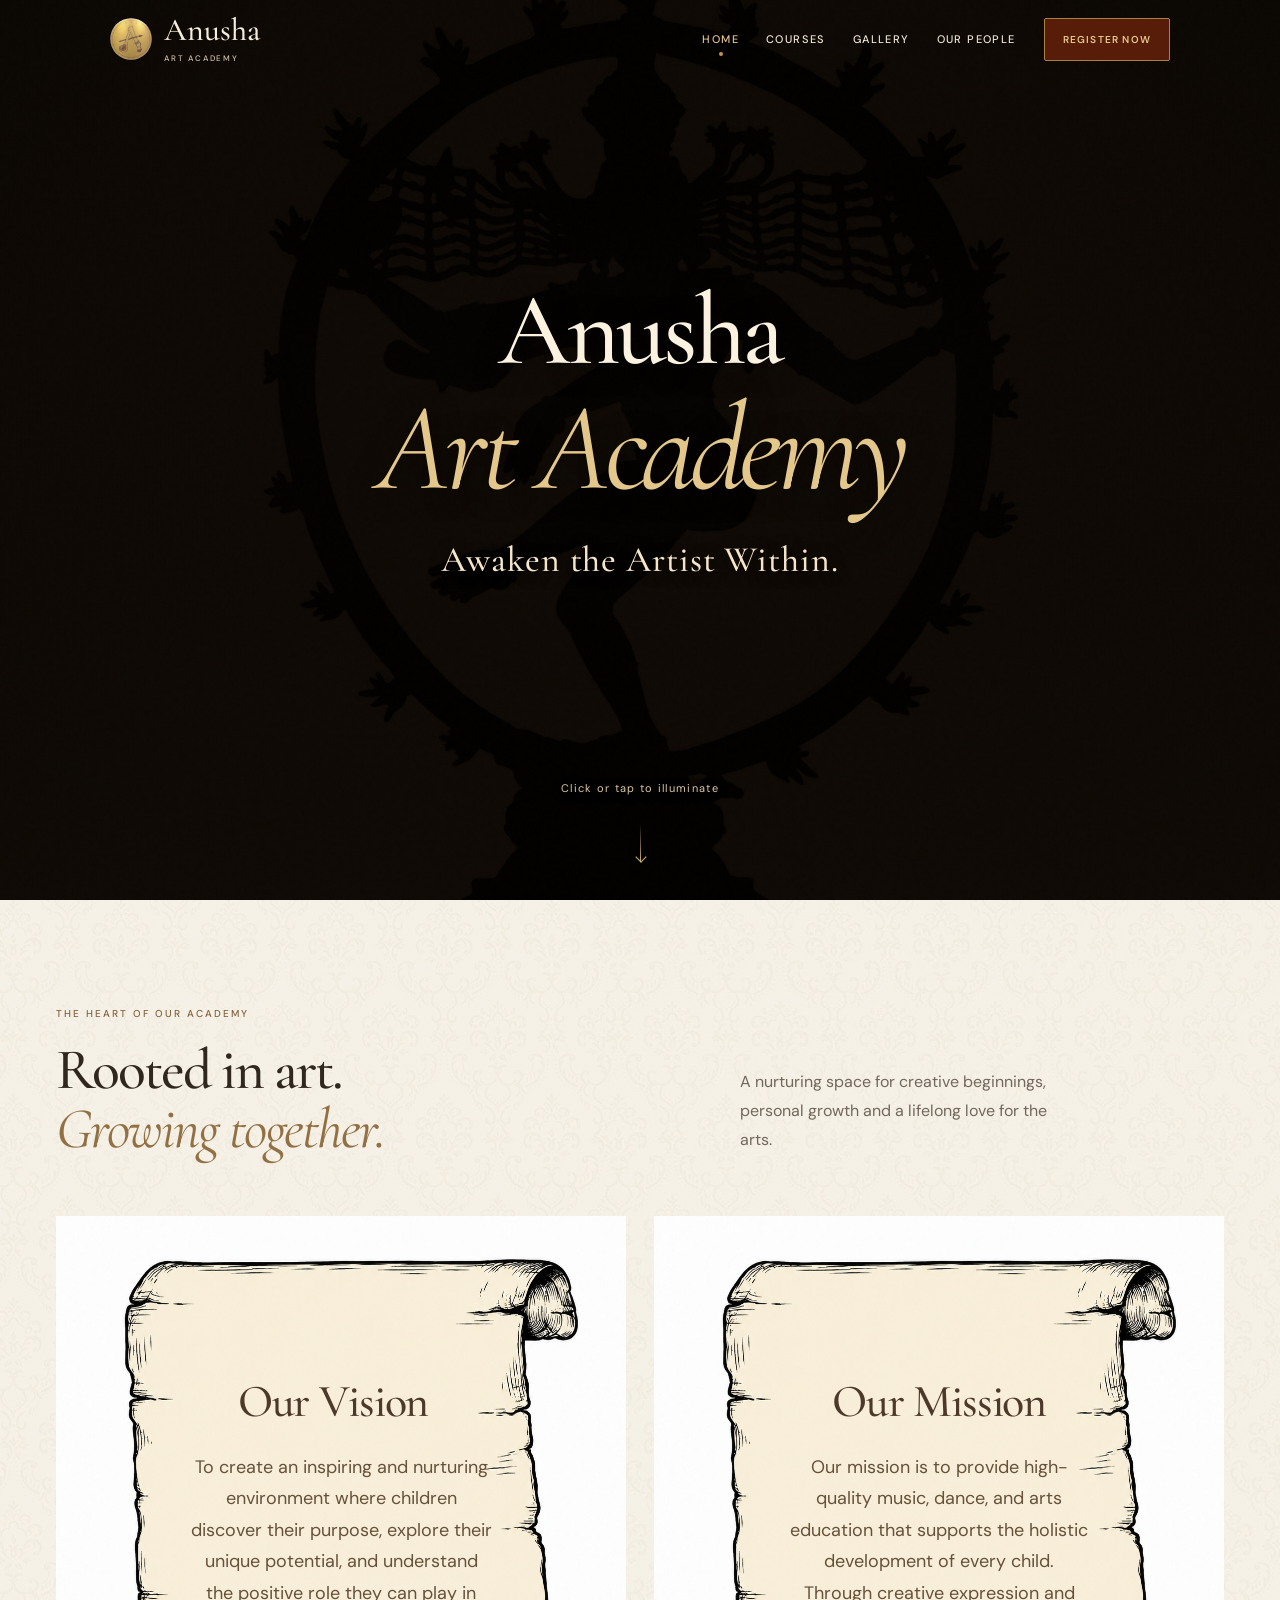
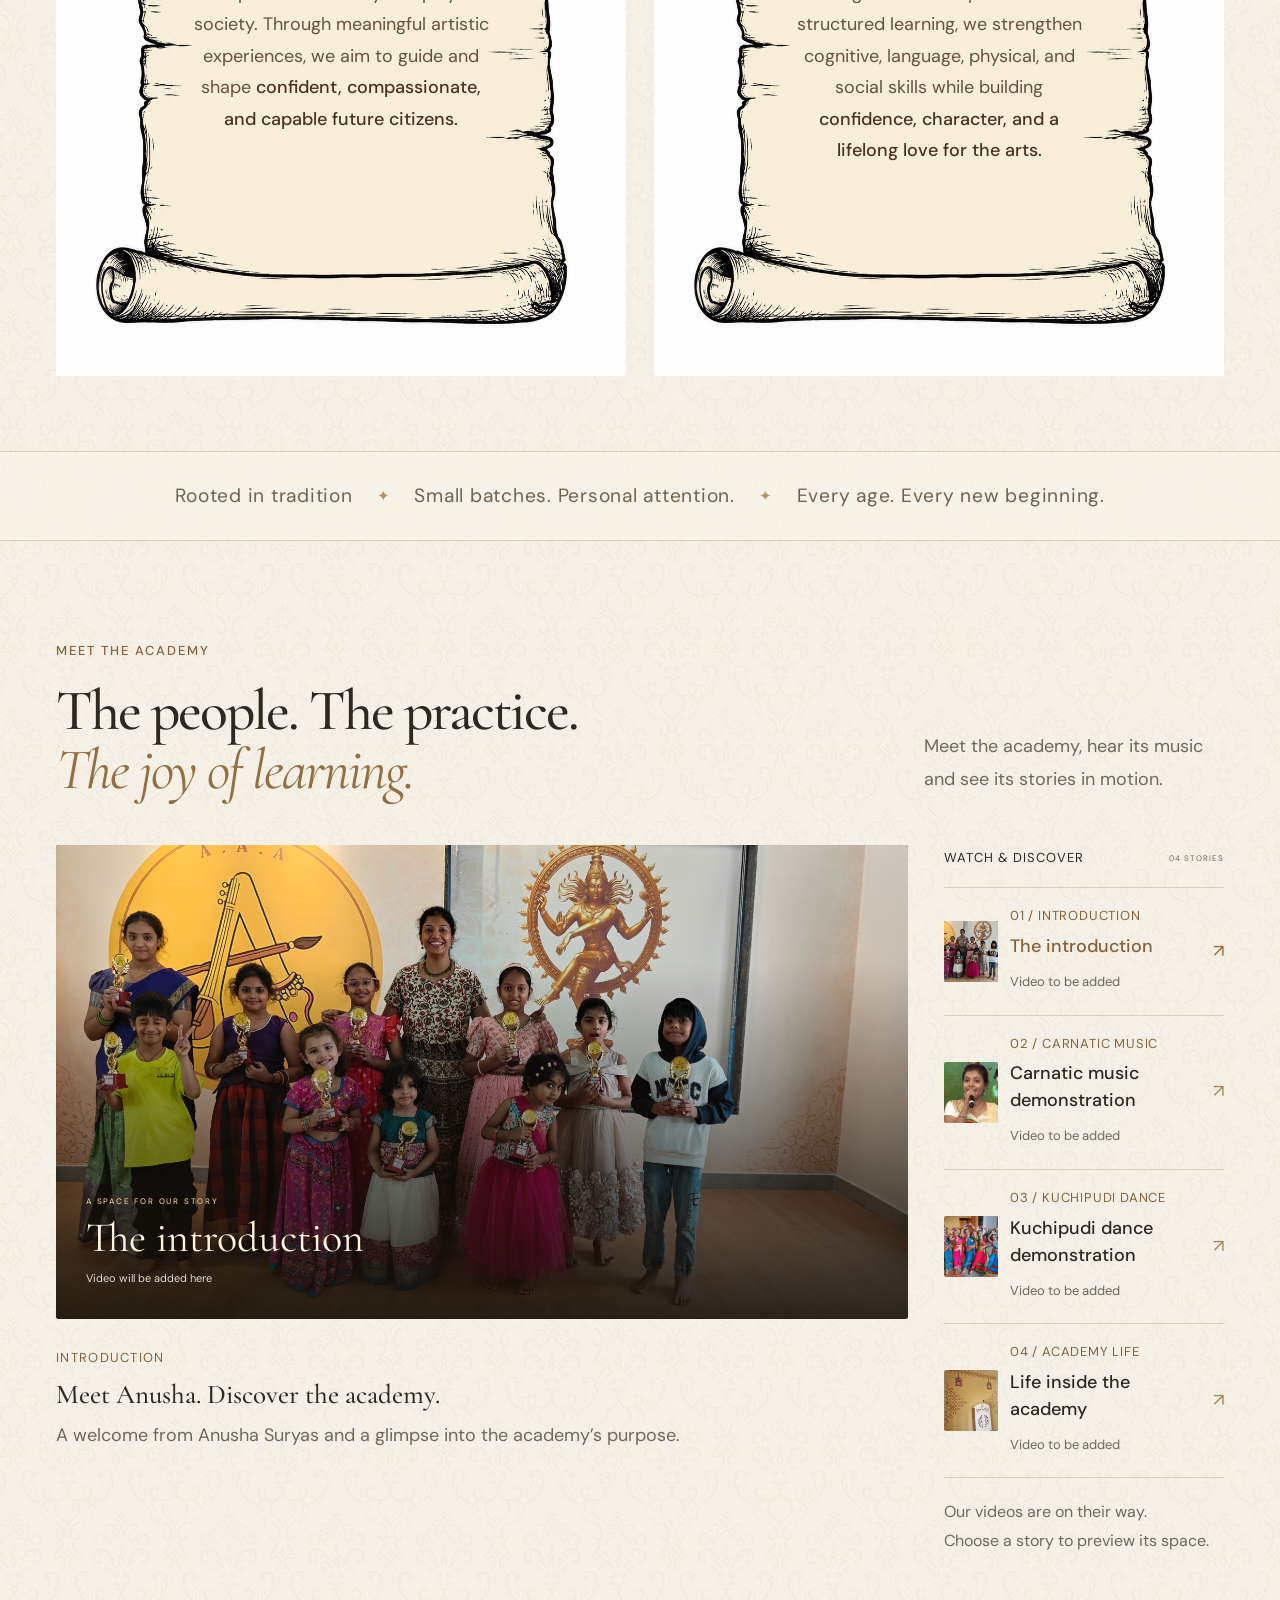
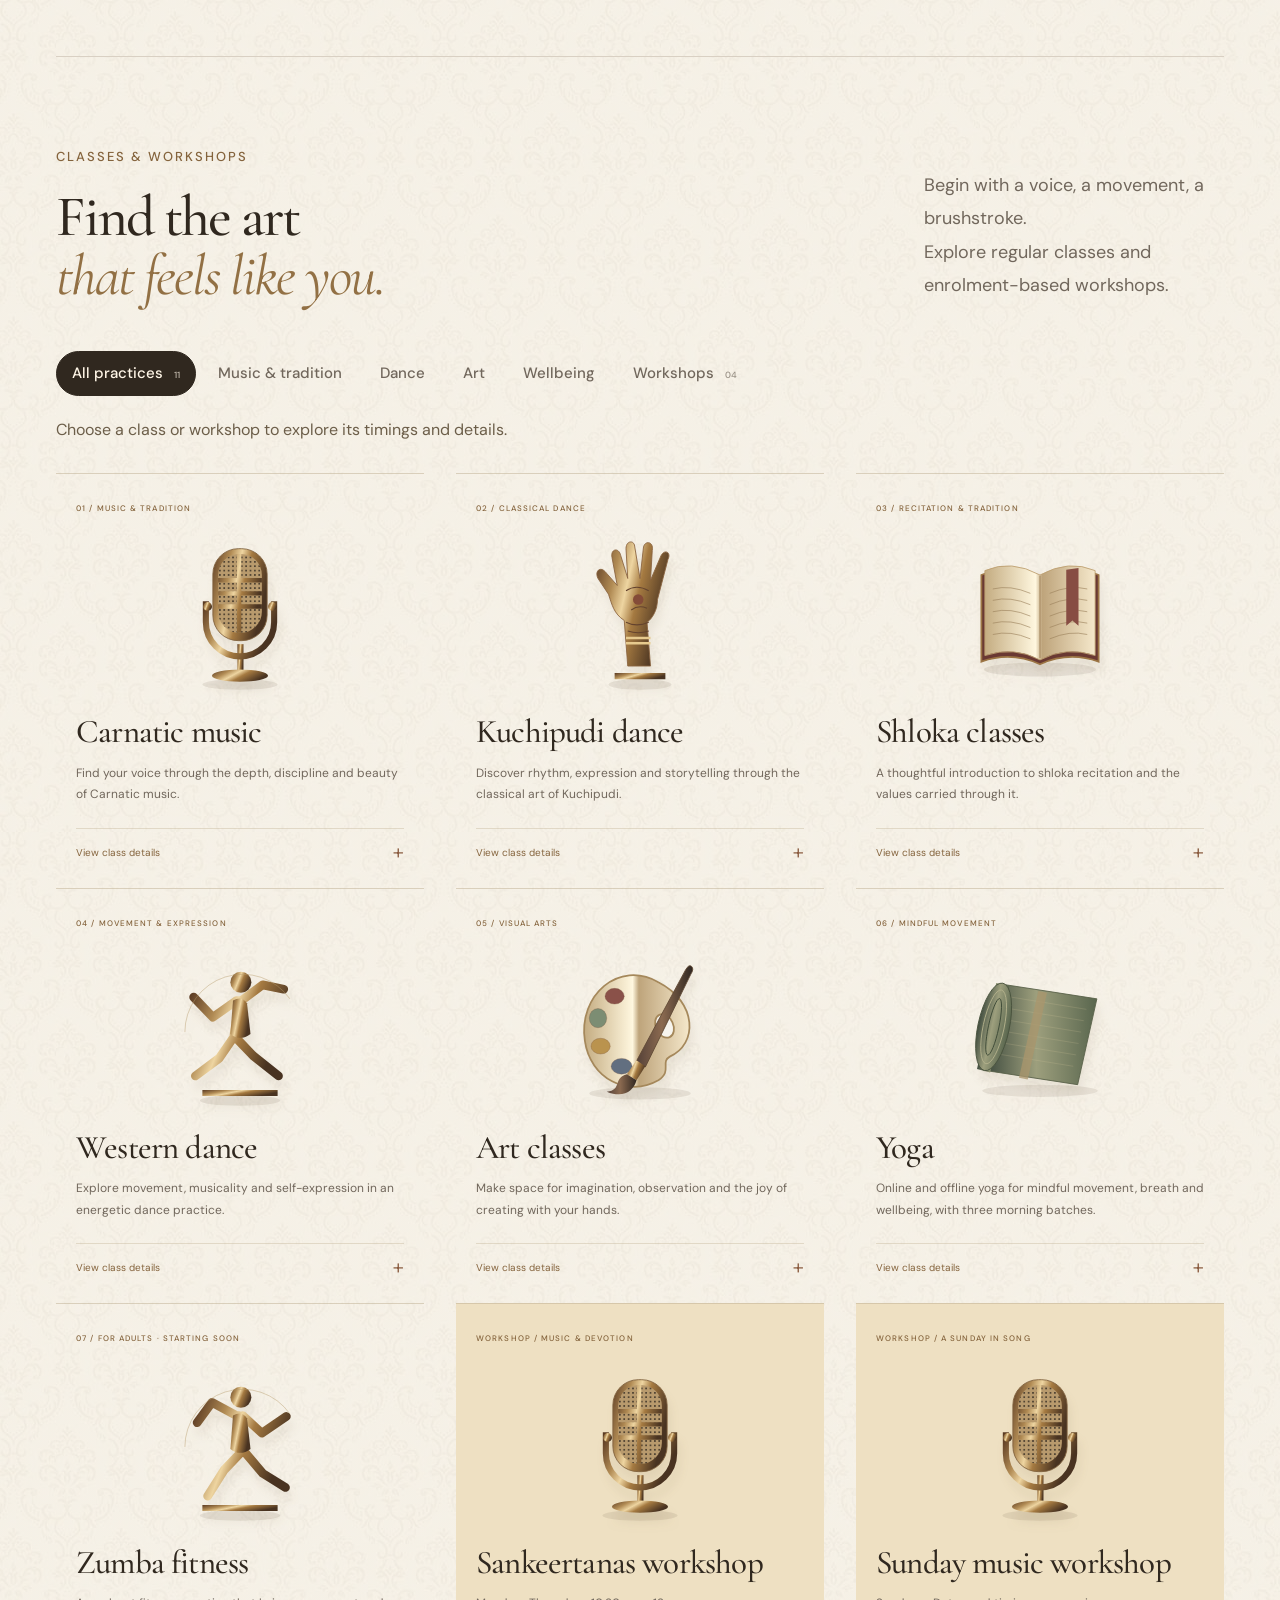
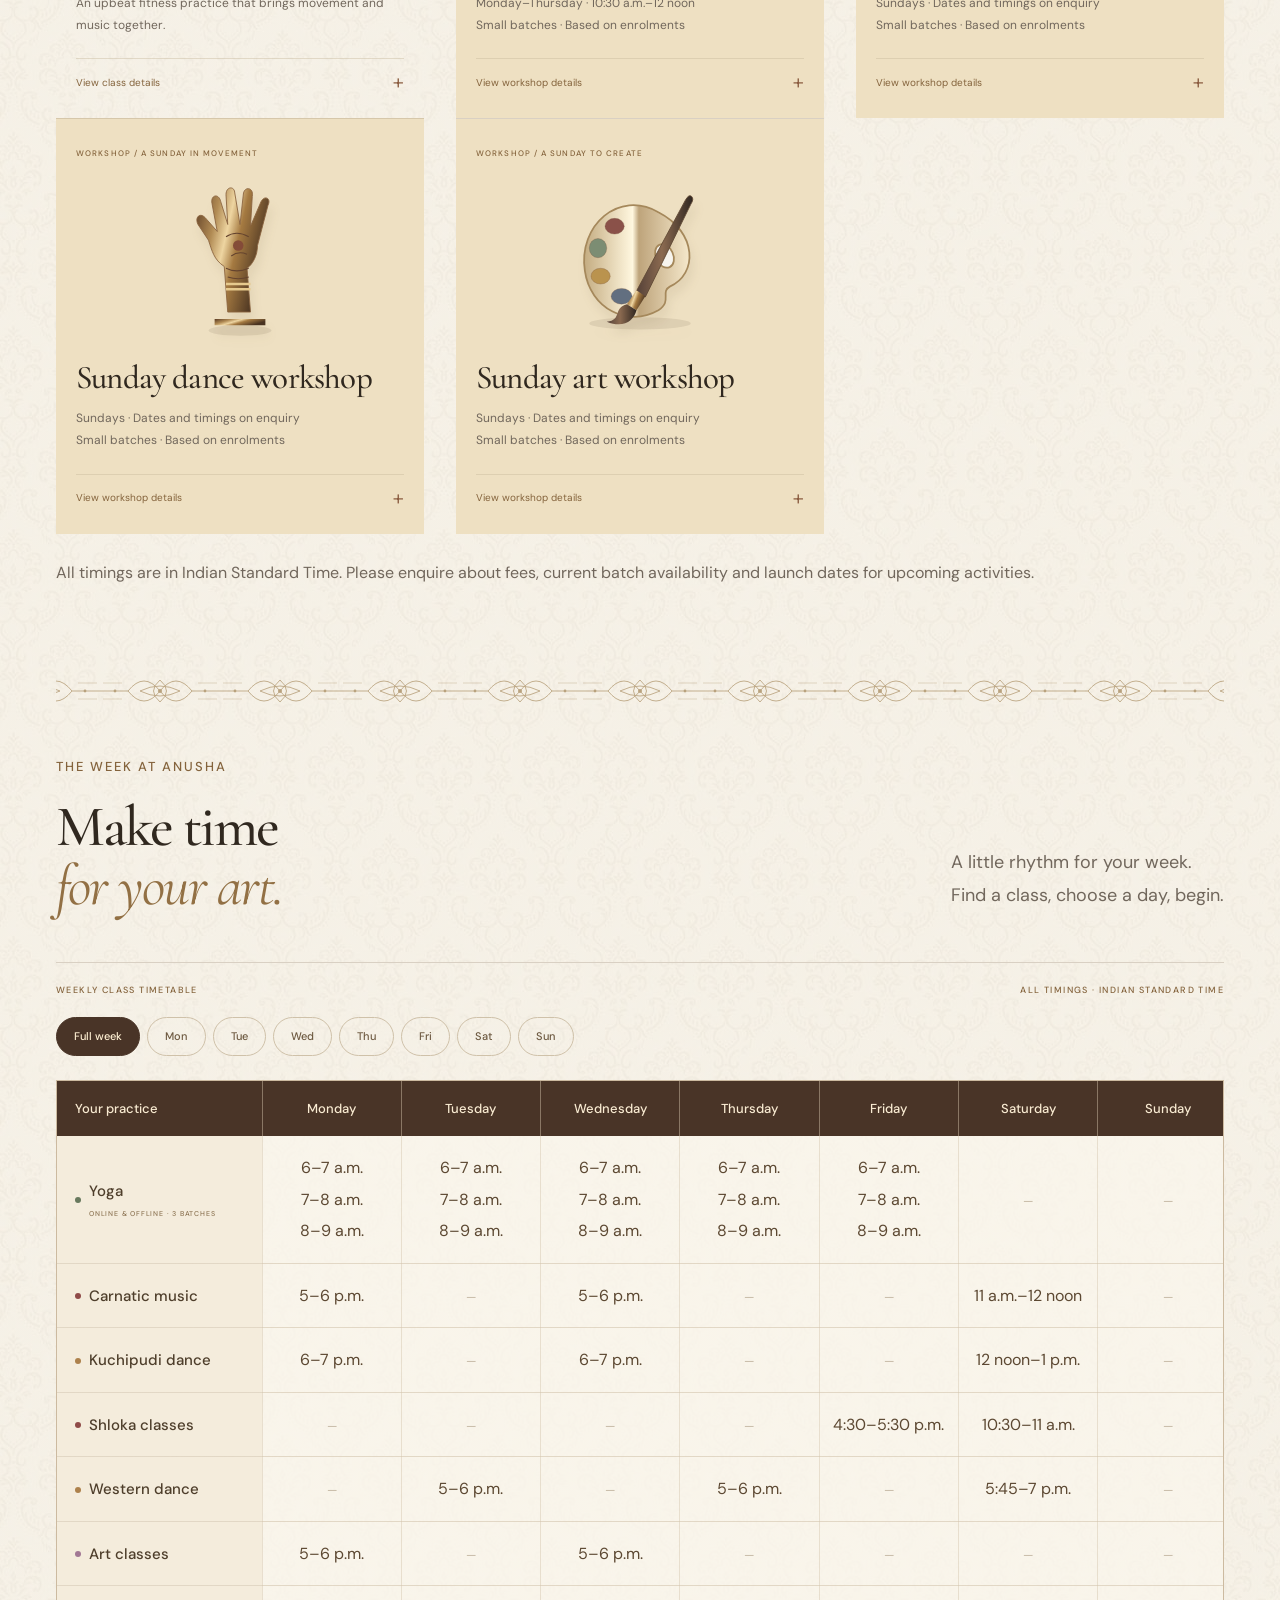
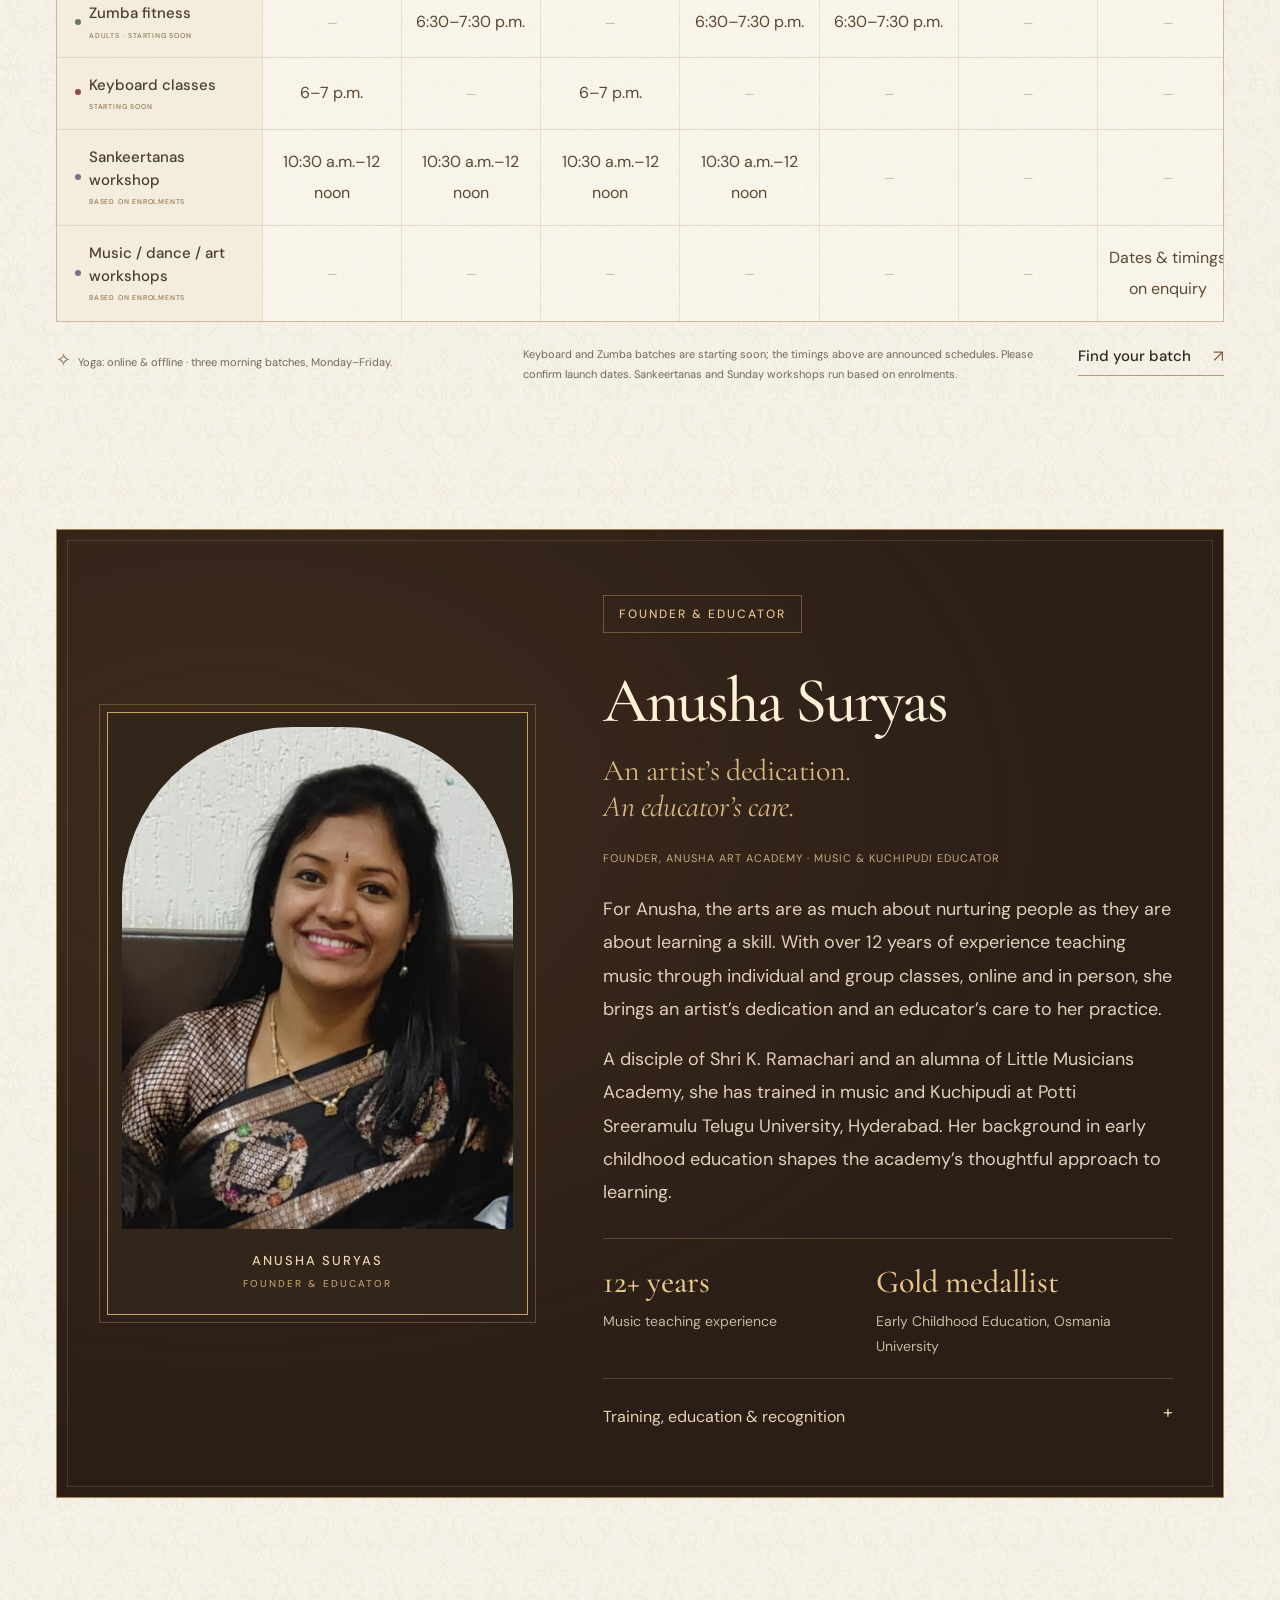
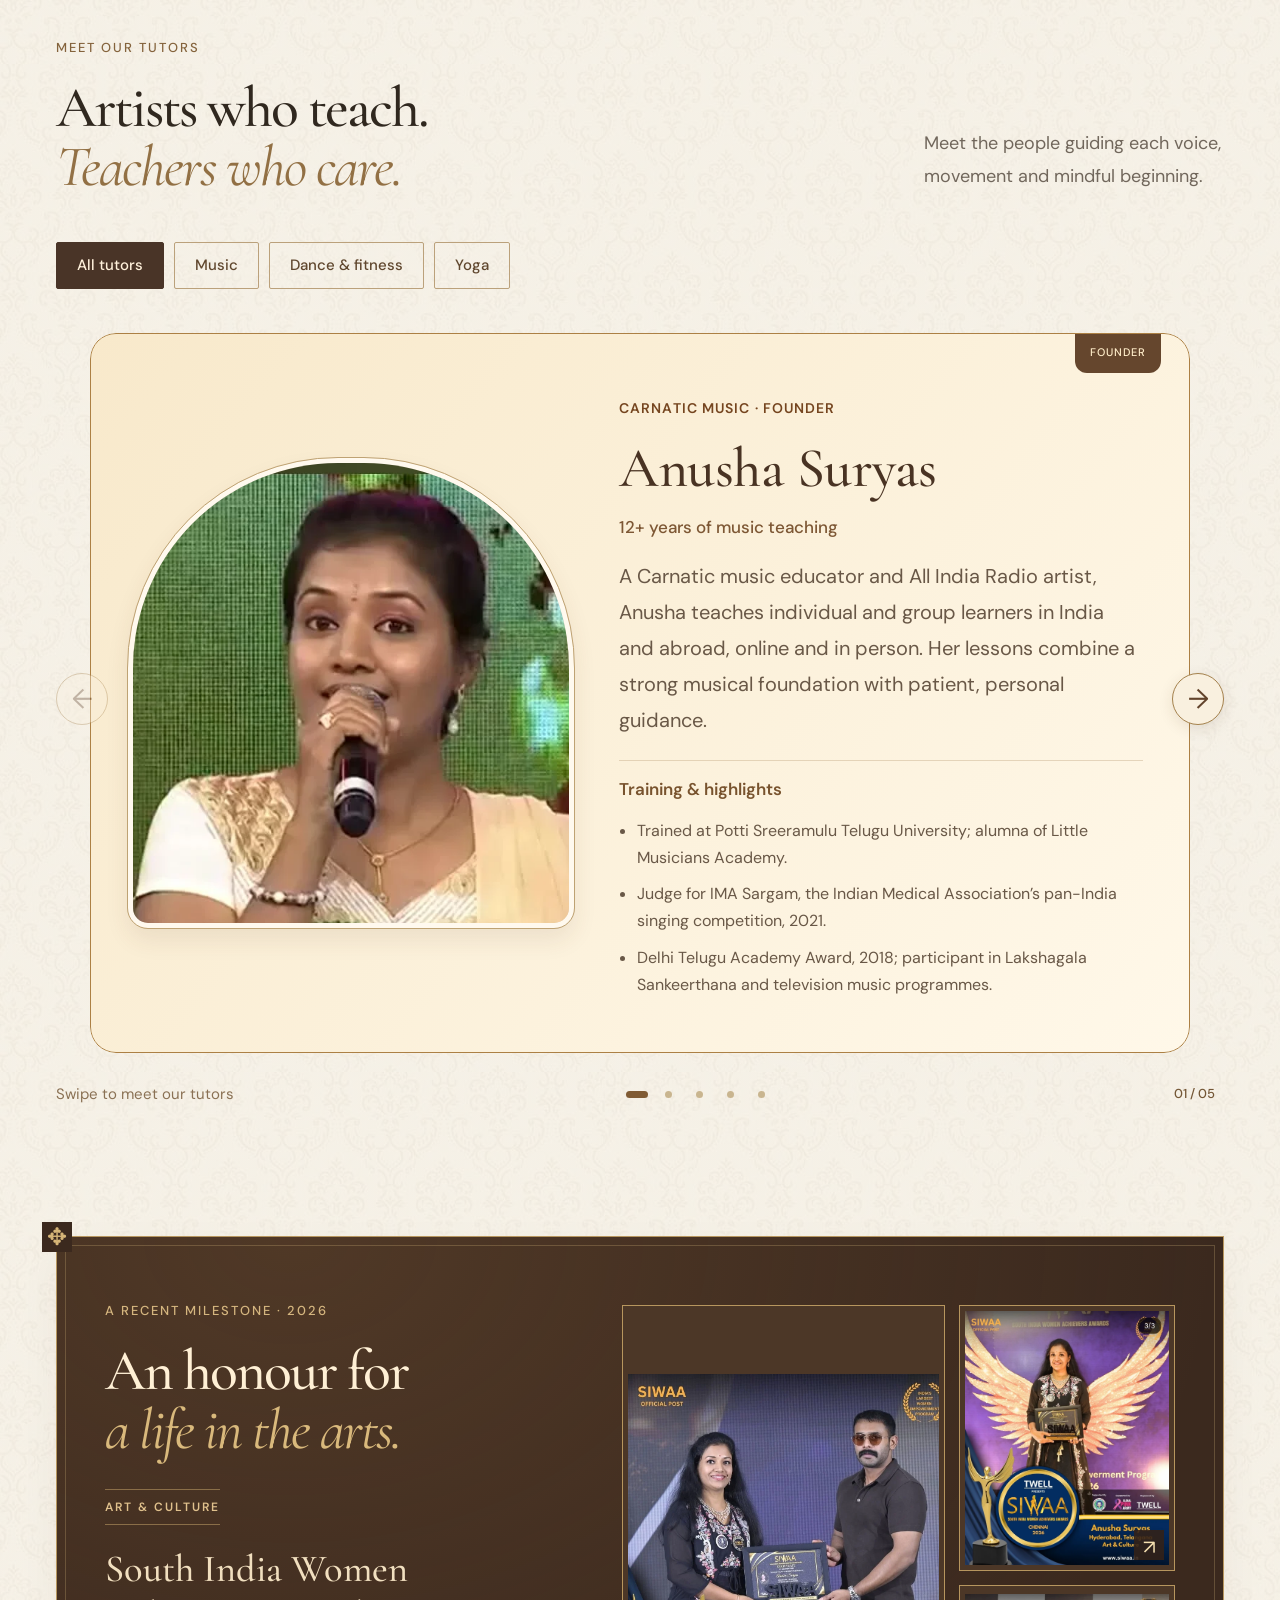
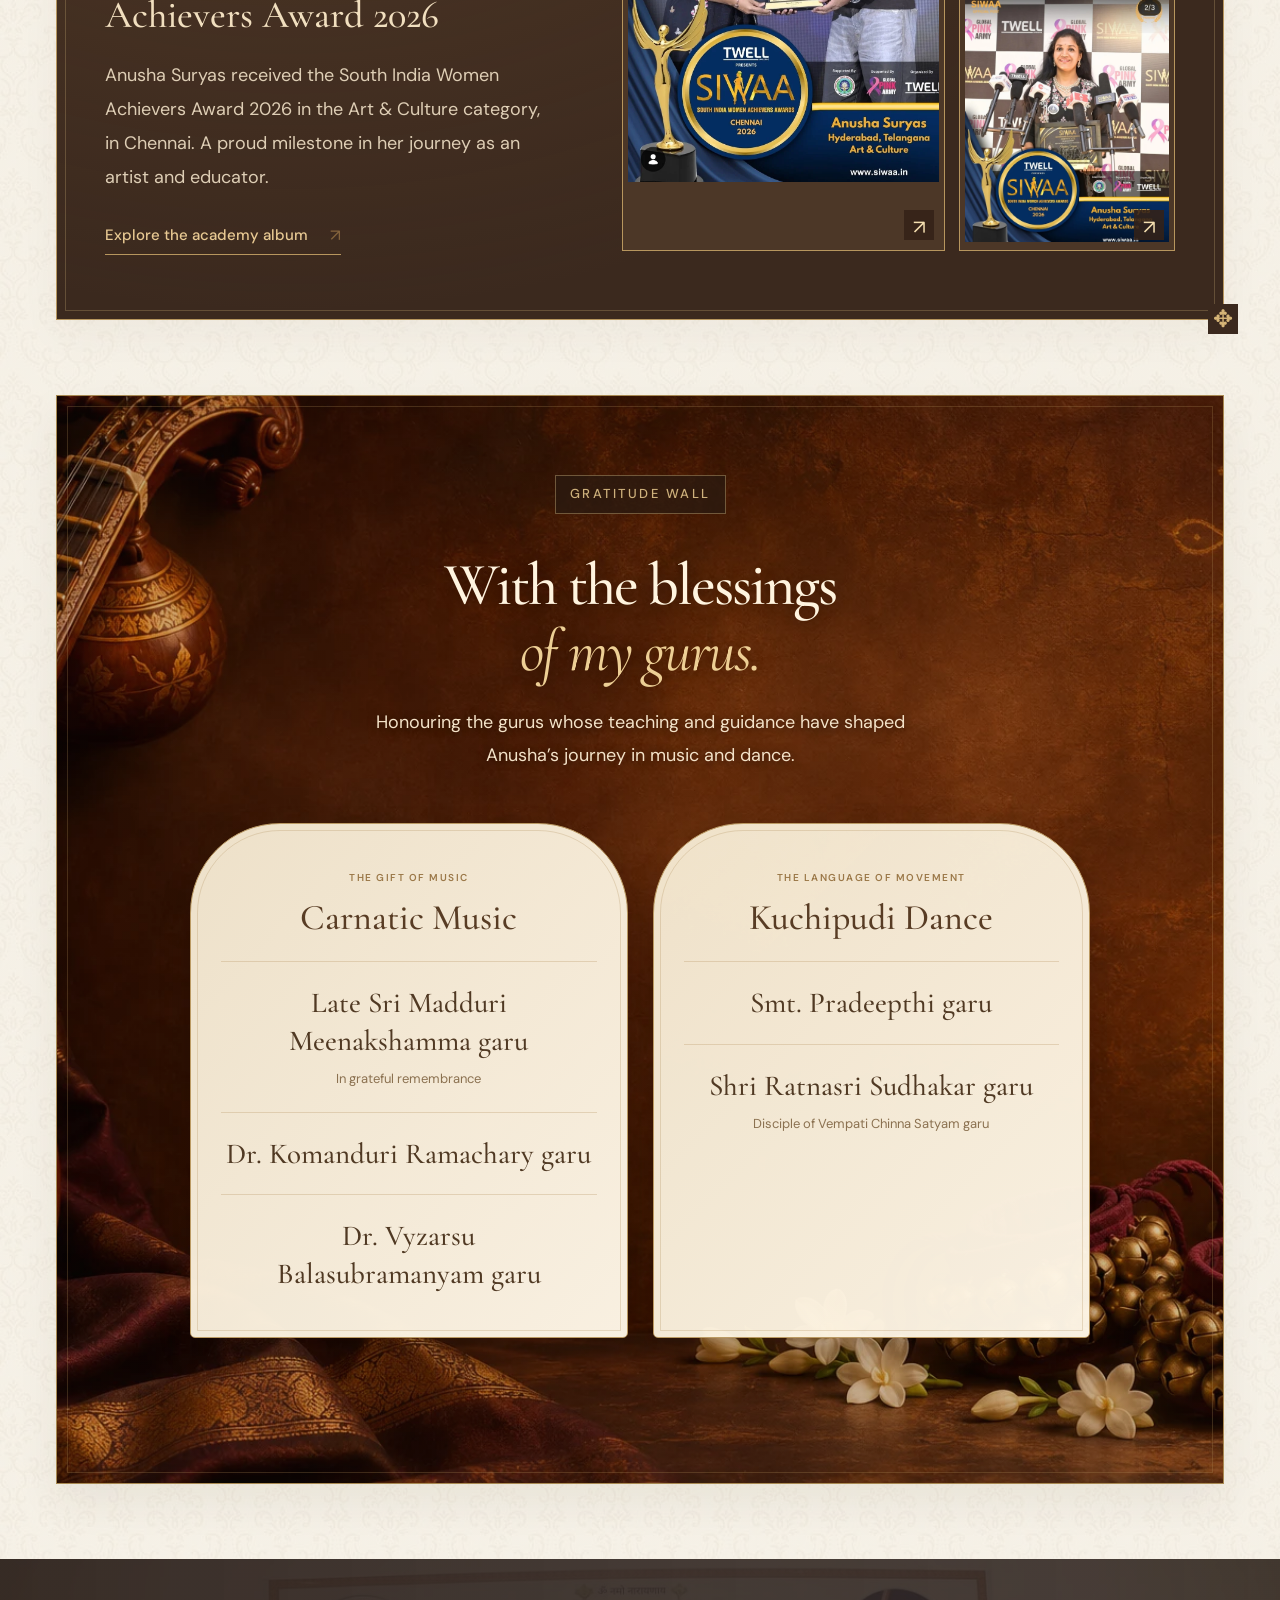
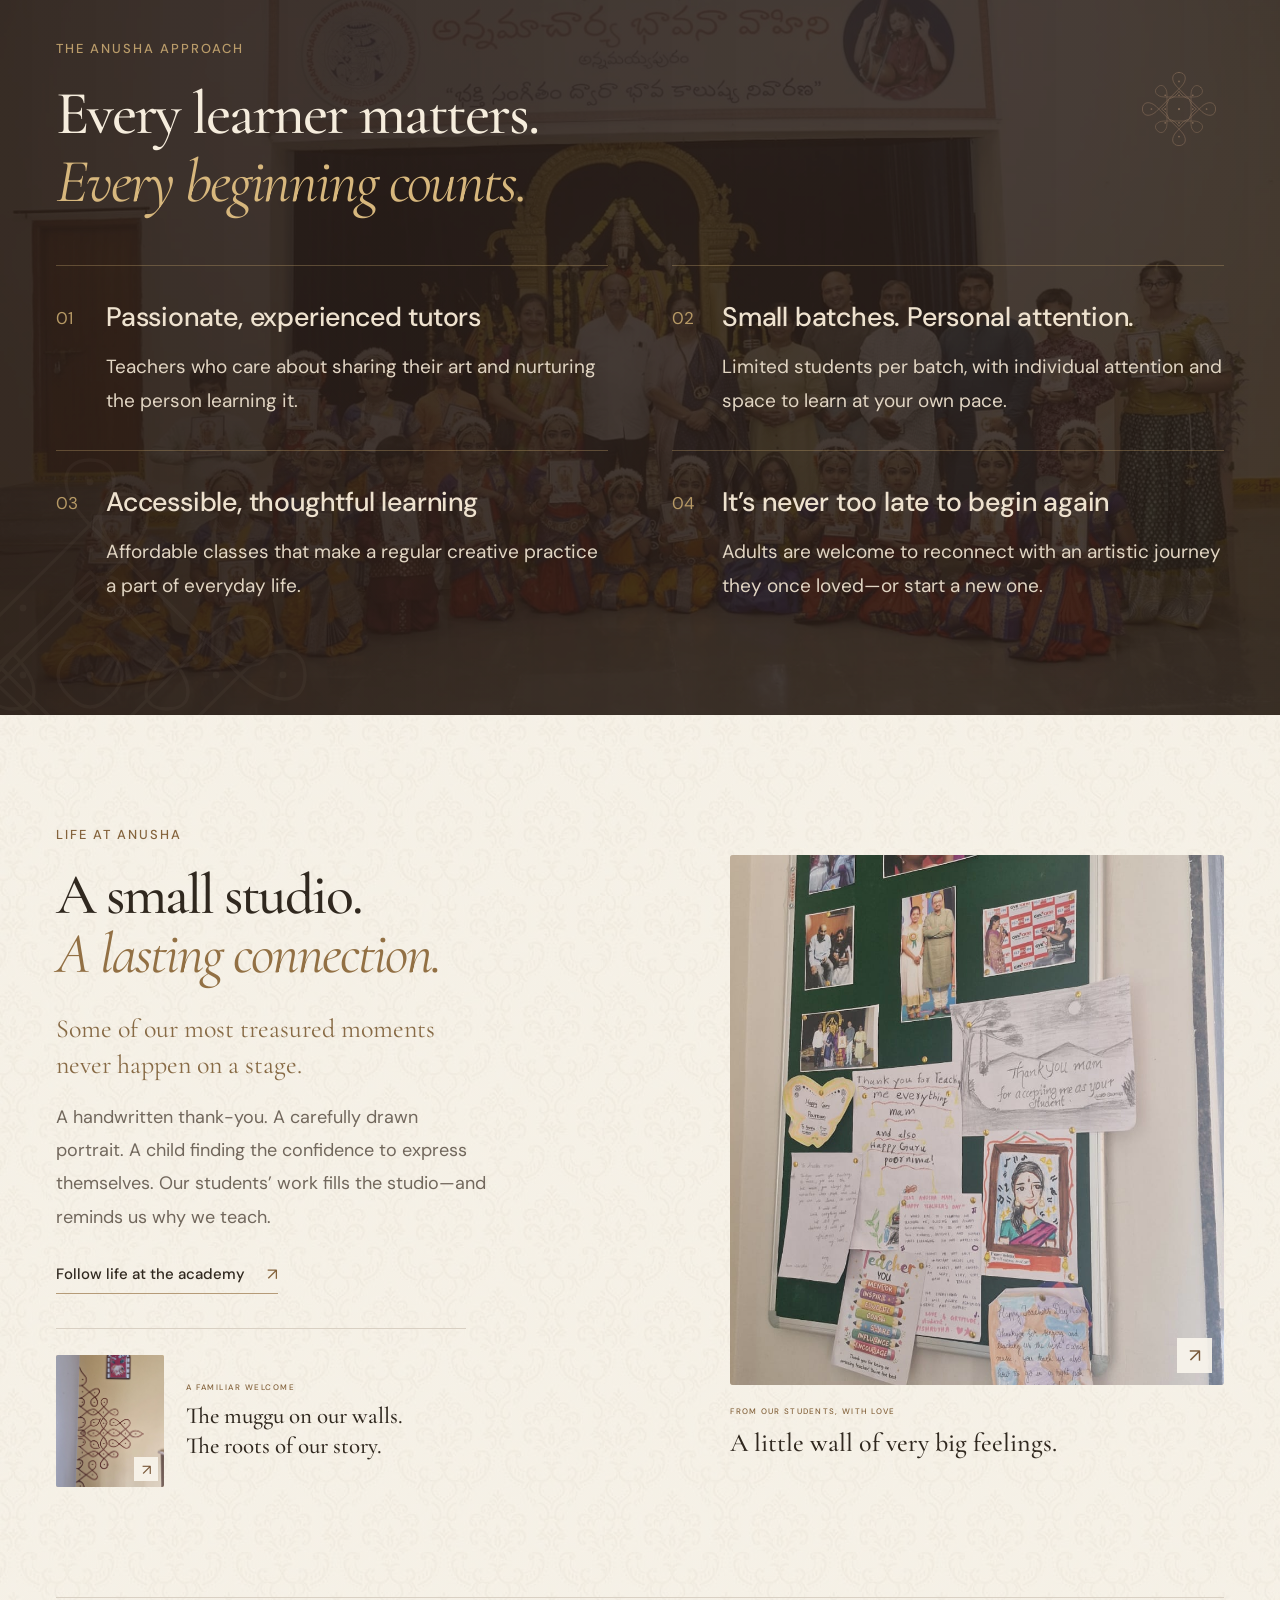
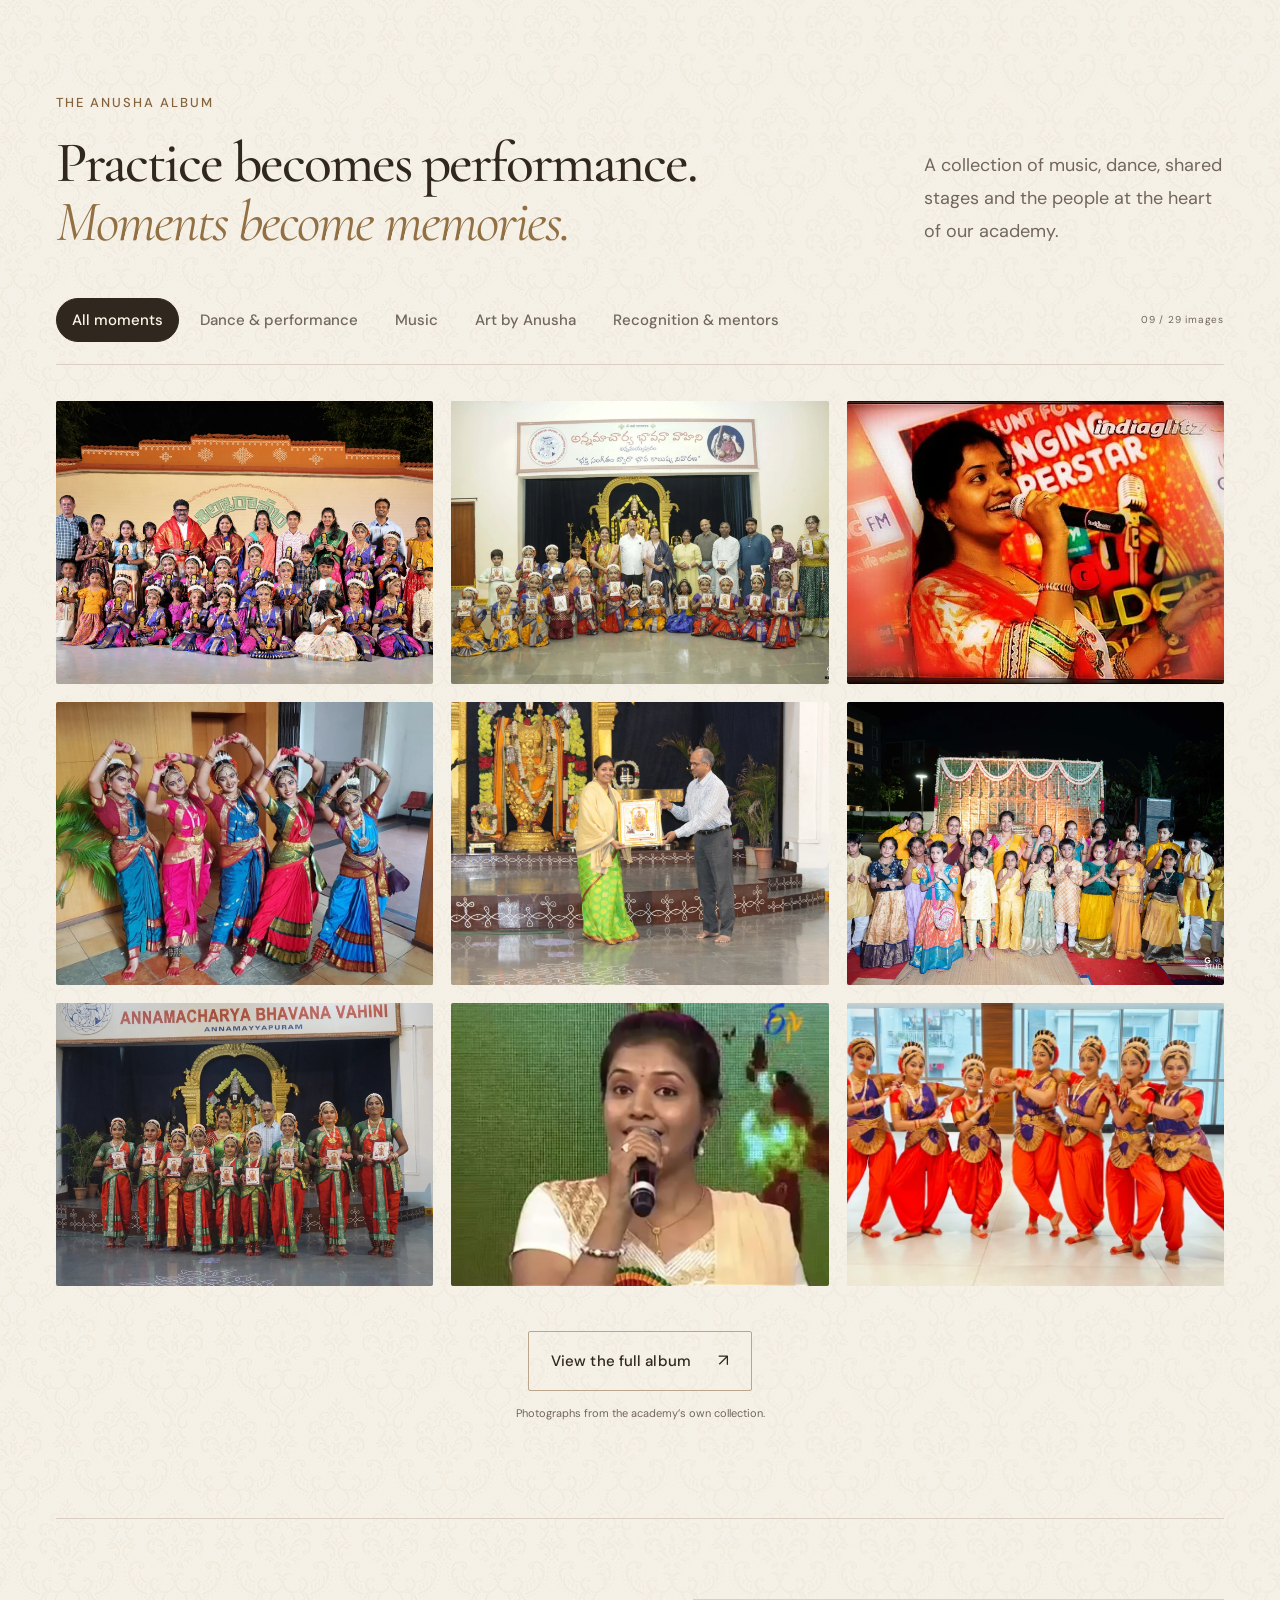
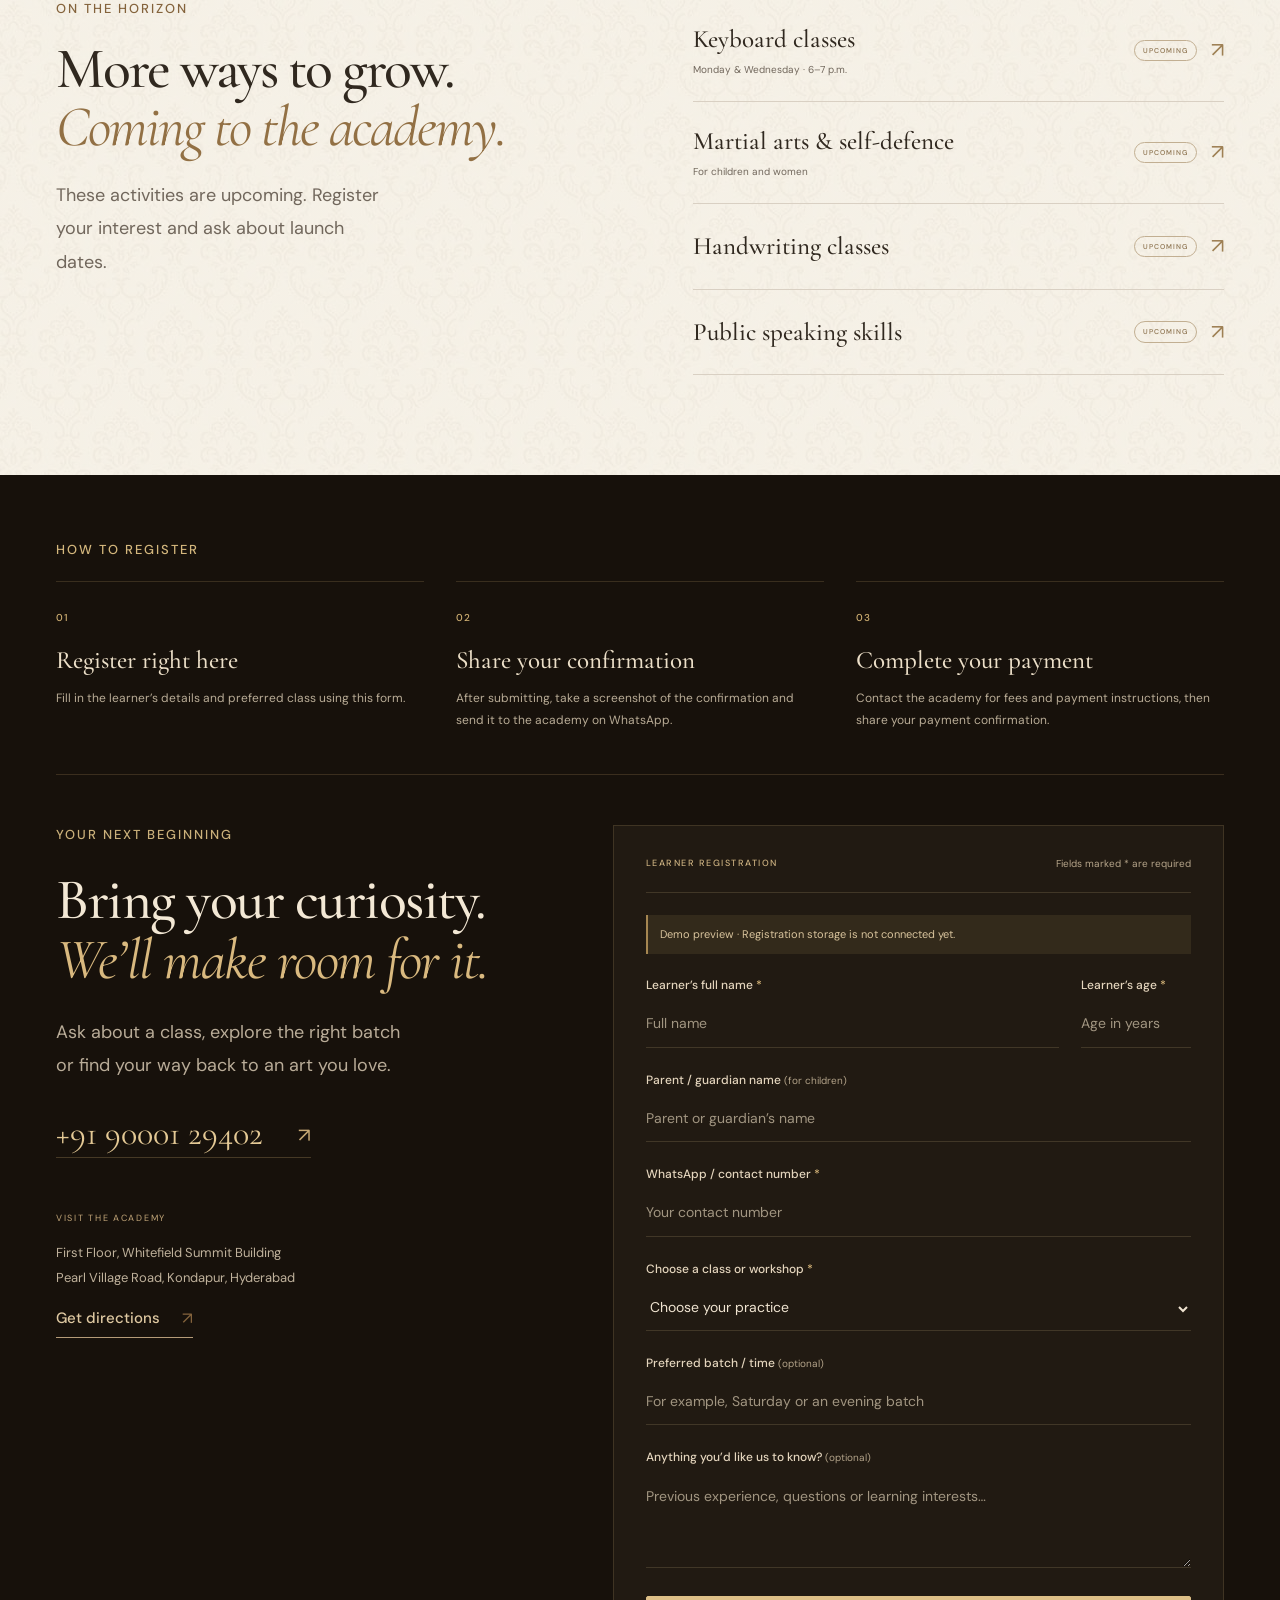
==== commit 662485d7: "Add custom classical arts background to gratitude wall" ====
--- a/index.html
+++ b/index.html
@@ -46,7 +46,7 @@
 <link rel="stylesheet" href="readability.css?v=1">
 <link rel="stylesheet" href="workshop-scroll.css?v=brand-2">
 <script src="workshop-scroll.js?v=1" defer></script>
-<link rel="stylesheet" href="people.css?v=brown-award-7">
+<link rel="stylesheet" href="people.css?v=gratitude-image-8">
 <script src="people.js?v=visible-highlights-4" defer></script>
 </head>
 <body class="contemporary">
--- a/people.css
+++ b/people.css
@@ -201,3 +201,15 @@
 .recognition::before,.recognition::after{background:#3b291e;color:#d6b577}
 .recognition .people-photo{background:#4c3727;border-color:#b7965e}
 @media(max-width:700px){.tutor-highlights li{font-size:16px}}
+
+/* Bespoke still life: veena, ghungroo, jasmine and a brass diya. */
+.contemporary .gratitude{background-color:#352217;background-image:linear-gradient(180deg,#160c0845,#160c081f 48%,#160c0840),url('assets/people/gratitude-still-life-v1.webp');background-position:center;background-size:cover;padding:65px 65px 145px}
+.gratitude .gratitude-intro{position:relative;max-width:650px;padding:14px 12px 24px;margin-bottom:28px}
+.gratitude .gratitude-motif{display:none}
+.contemporary .gratitude .eyebrow{display:inline-block;background:#2a1a10c9;border:1px solid #d5b67f66;padding:8px 14px;letter-spacing:2.5px}
+.contemporary .gratitude #gratitude-title{color:#fff4df;text-shadow:0 2px 15px #10070355}
+.contemporary .gratitude #gratitude-title em{color:#edcf95}
+.contemporary .gratitude-intro>p:not(.eyebrow){color:#f3e2c8;text-shadow:0 1px 8px #10070388}
+.gratitude .guru-groups{max-width:900px;margin-inline:auto;gap:25px}
+.gratitude .guru-groups article{background:linear-gradient(135deg,#f5e9d1f5,#fff7e8f7);box-shadow:0 14px 32px #150a0730}
+@media(max-width:700px){.contemporary .gratitude{padding:40px 23px 90px;background-size:auto 720px;background-repeat:no-repeat;background-position:top center}.gratitude .gratitude-intro{padding:8px 0 20px;margin-bottom:25px}.contemporary .gratitude #gratitude-title{font-size:40px}.gratitude .guru-groups{gap:22px}}
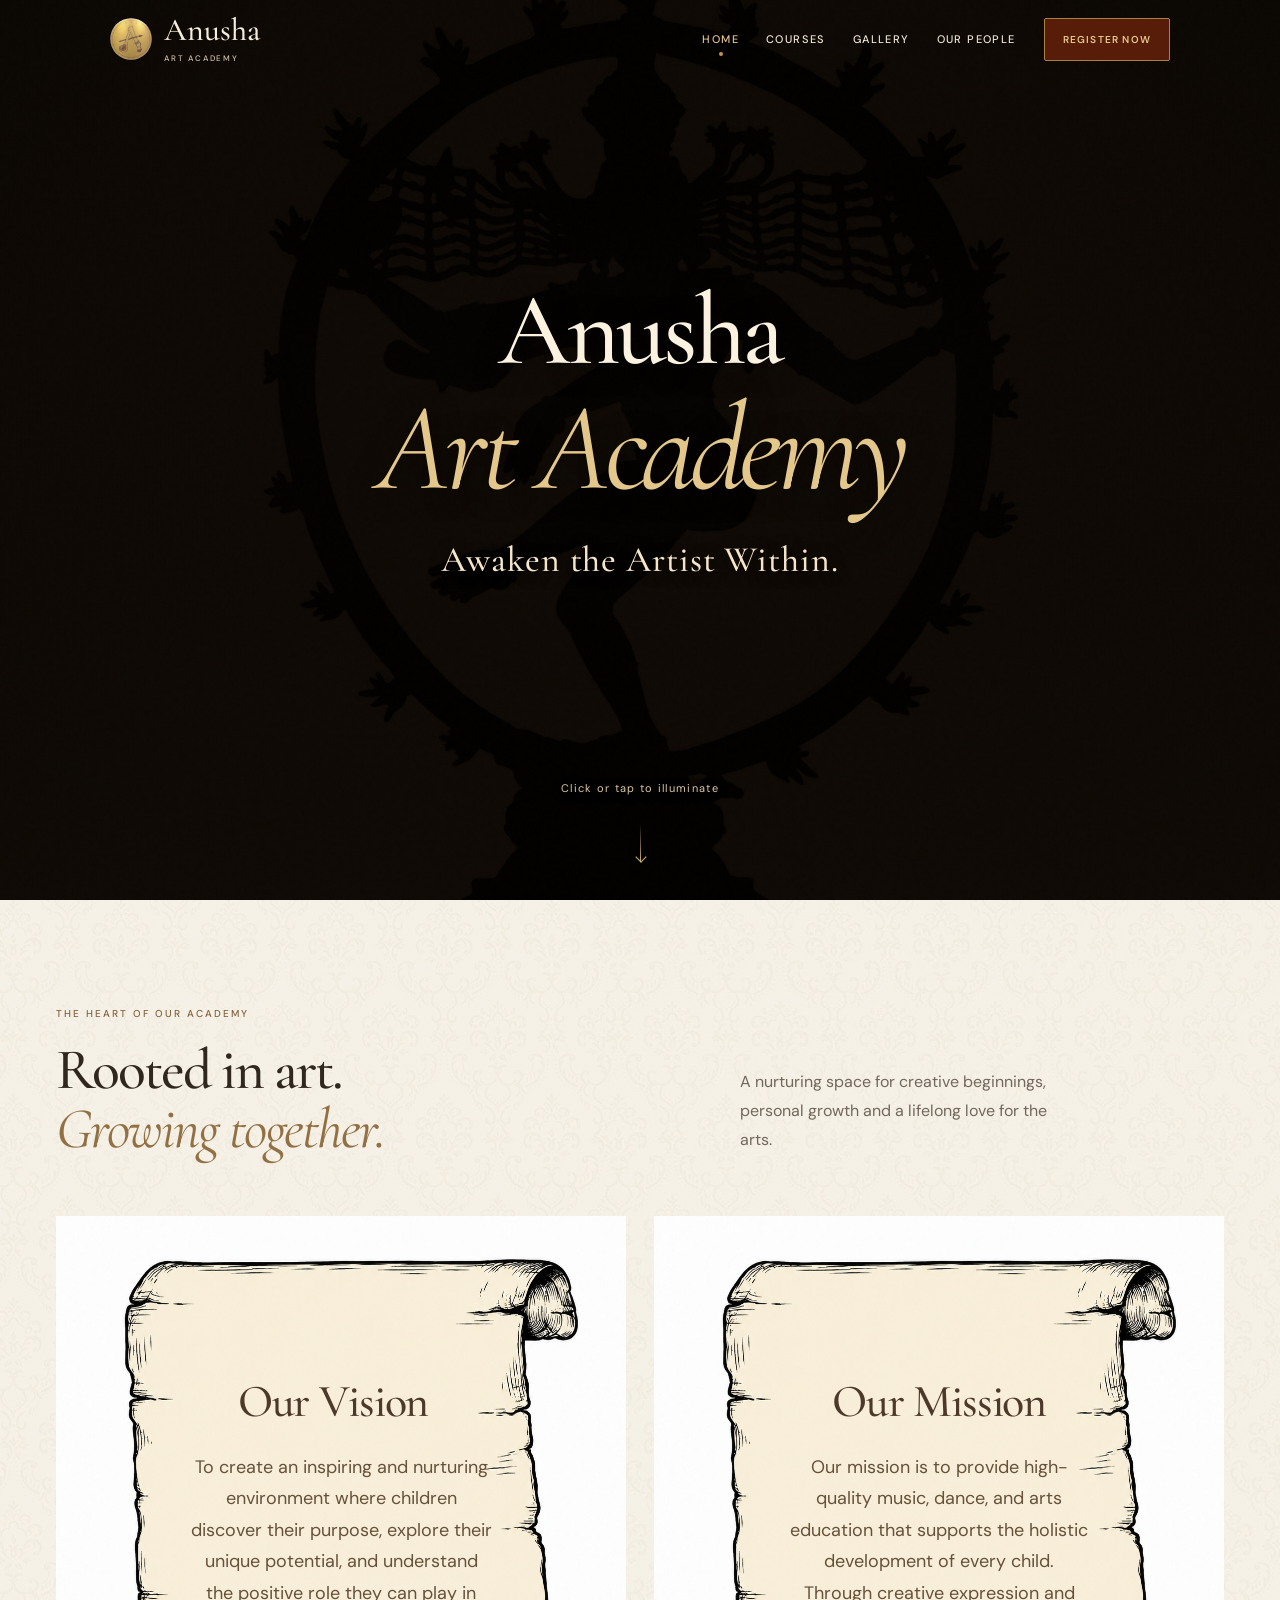
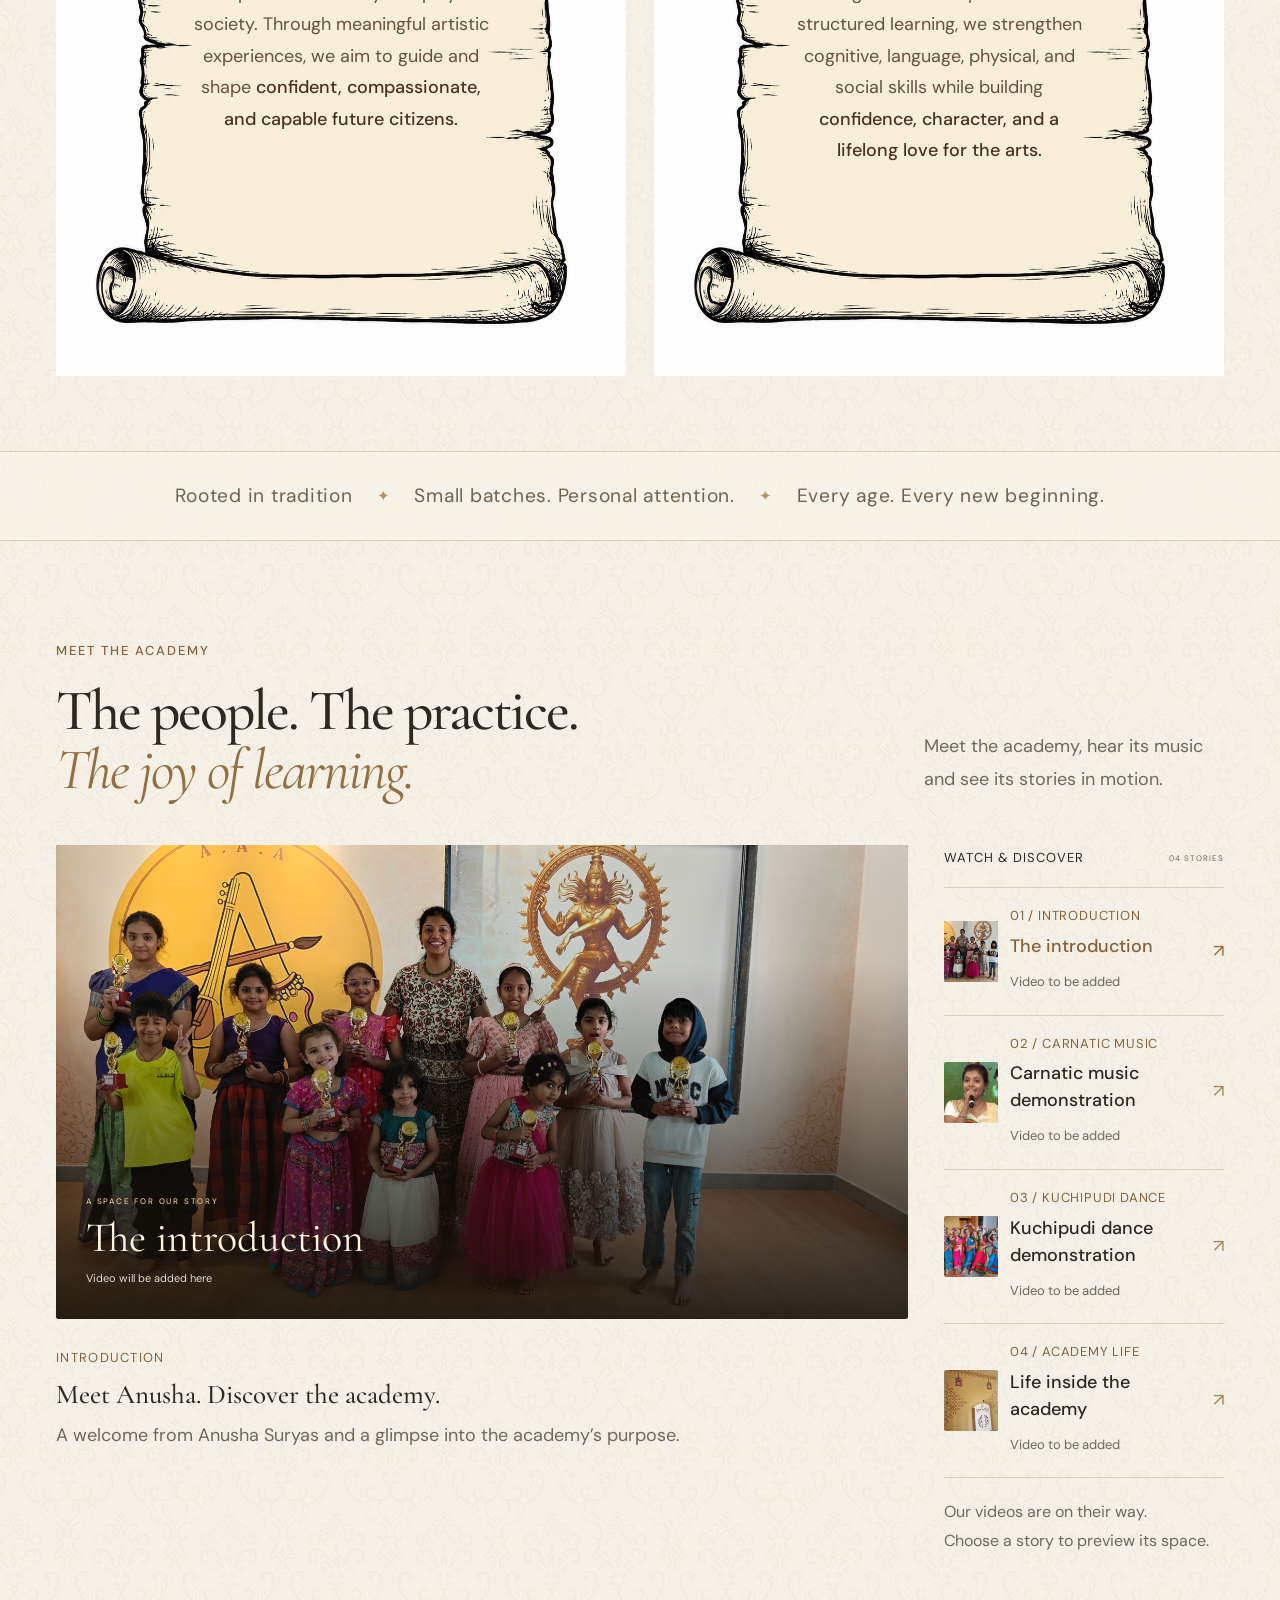
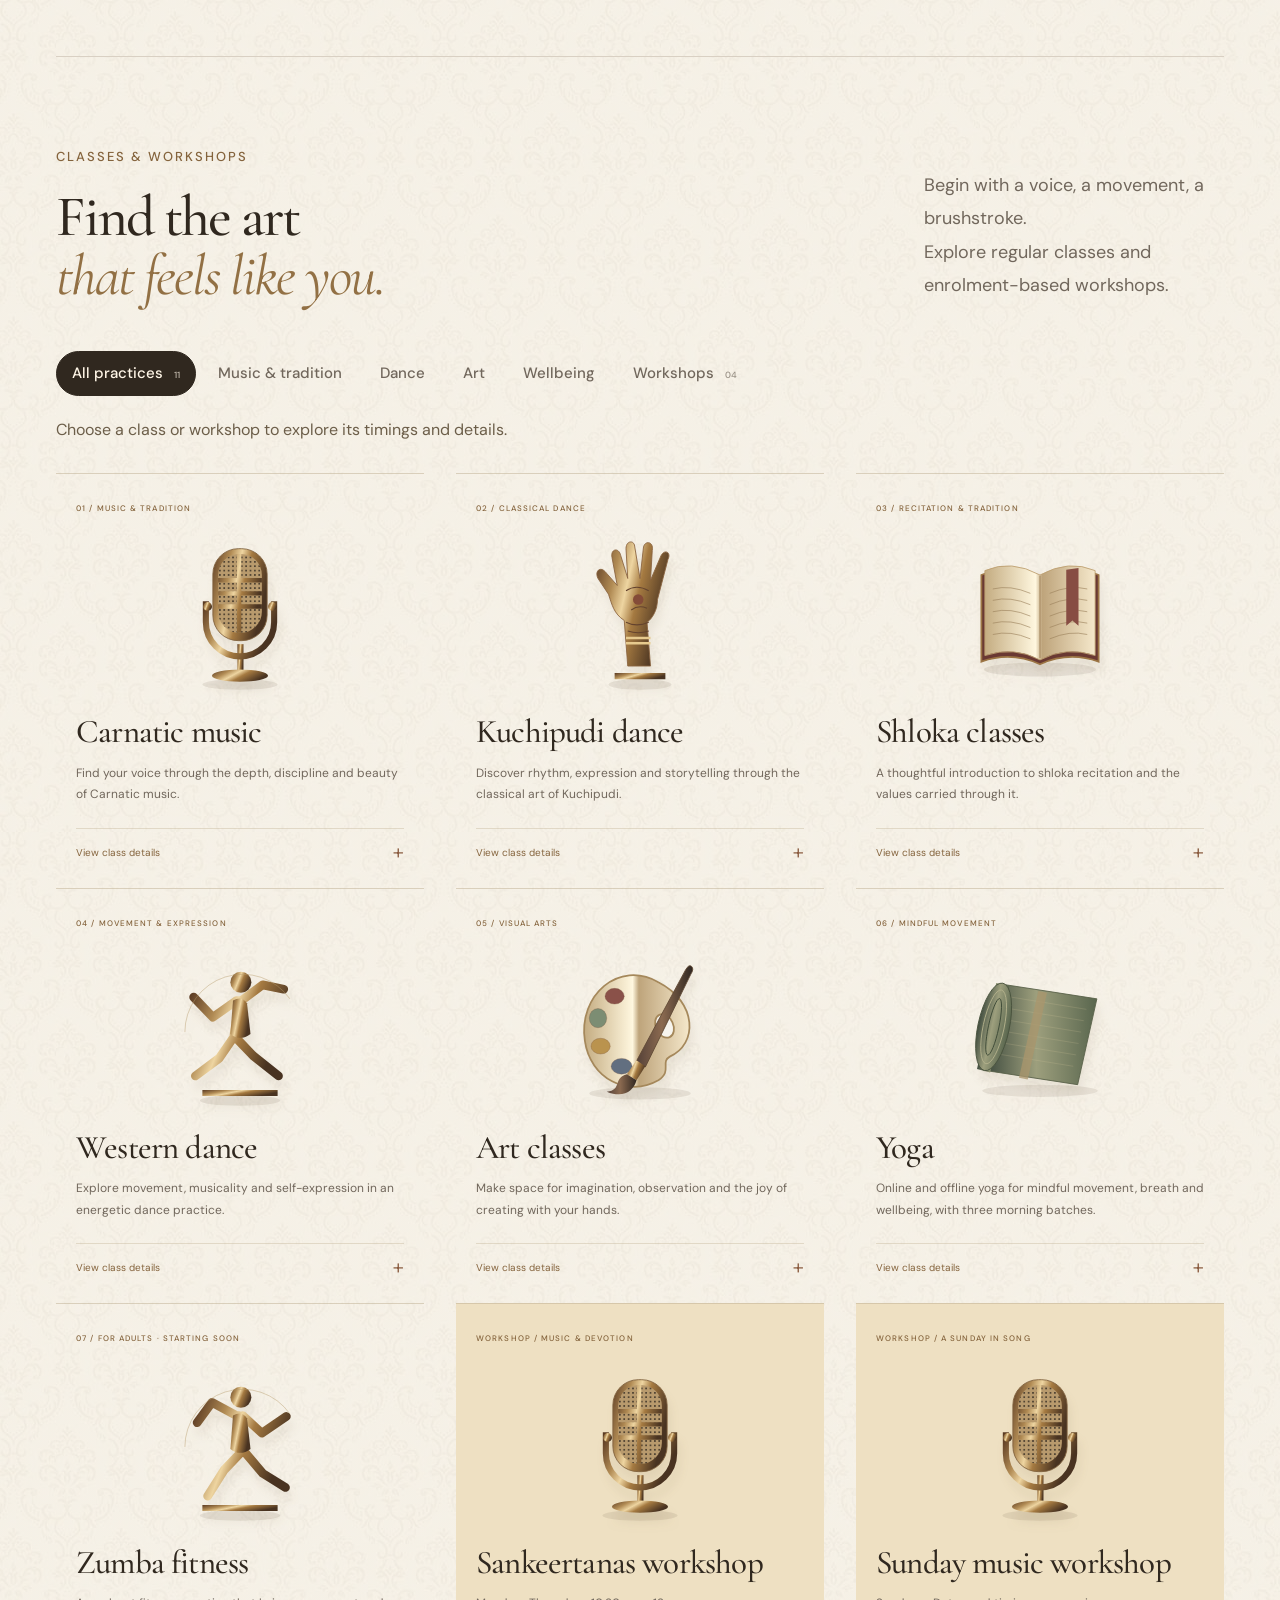
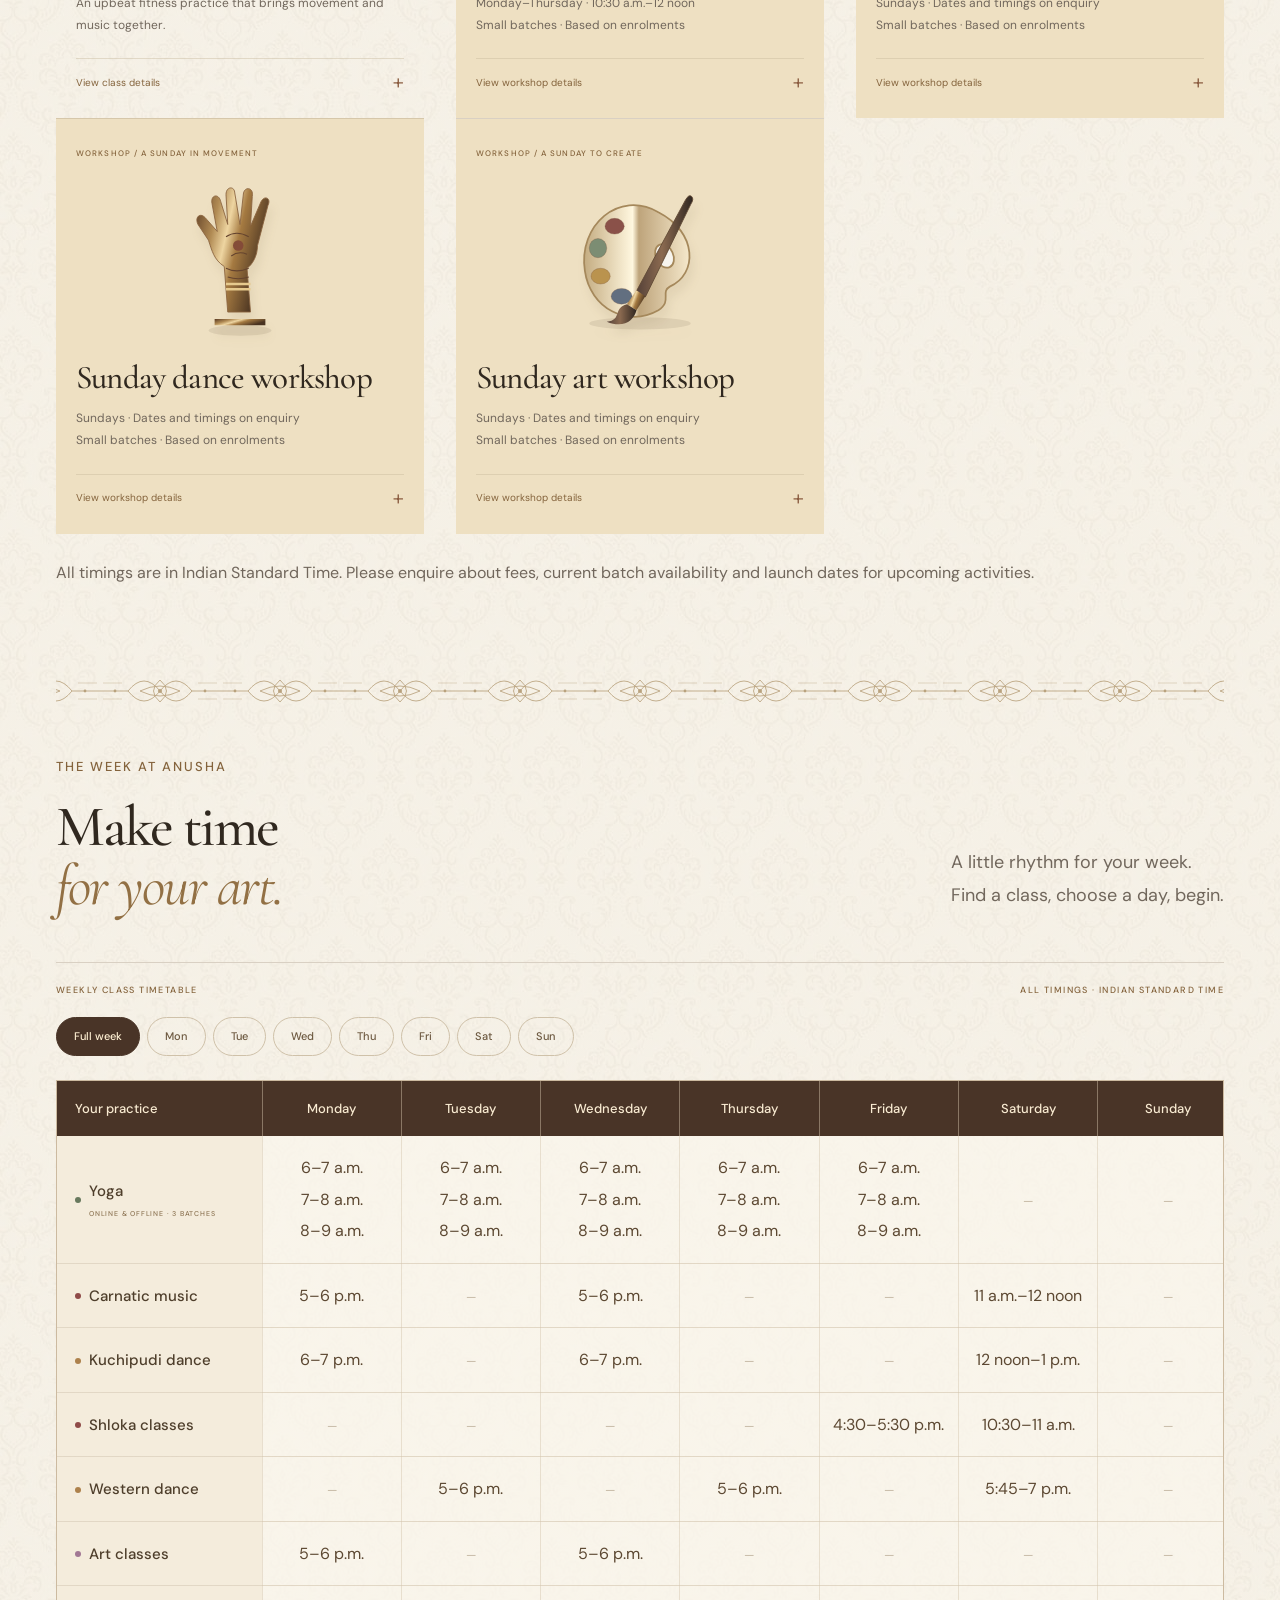
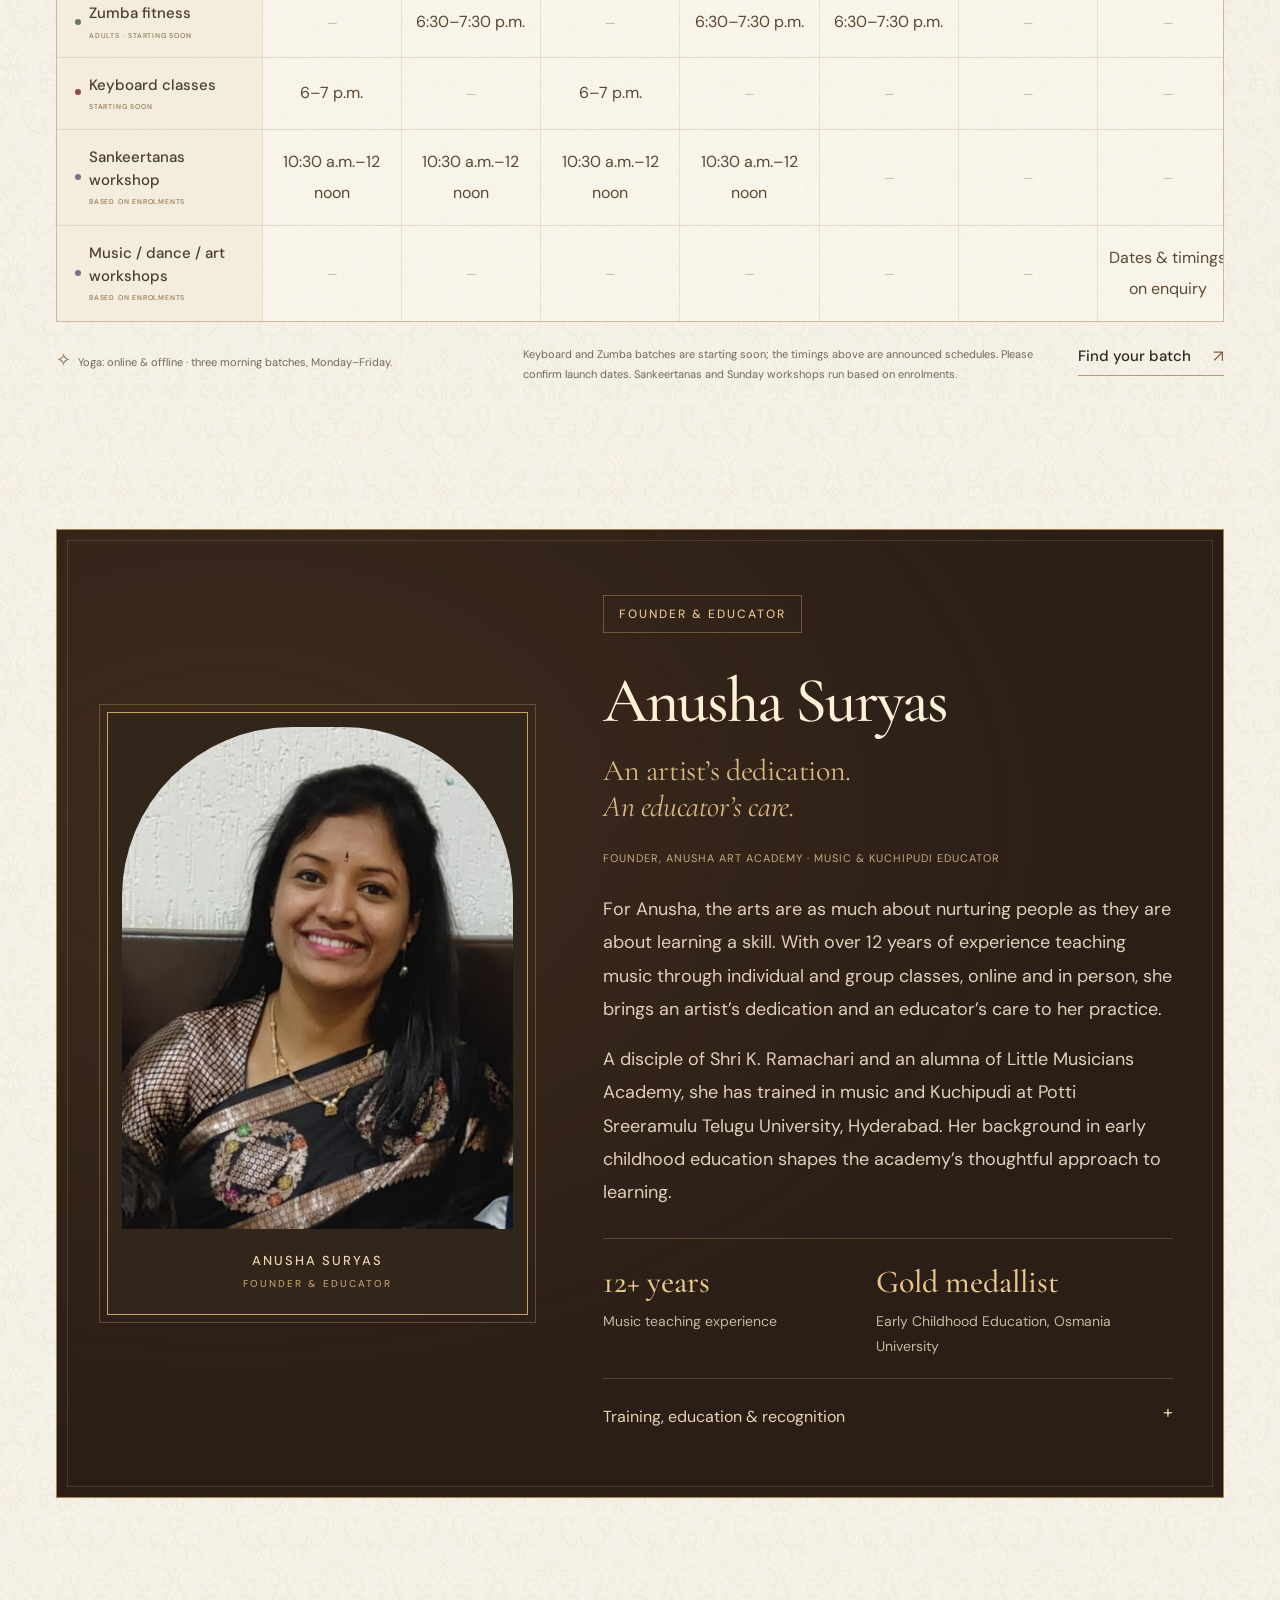
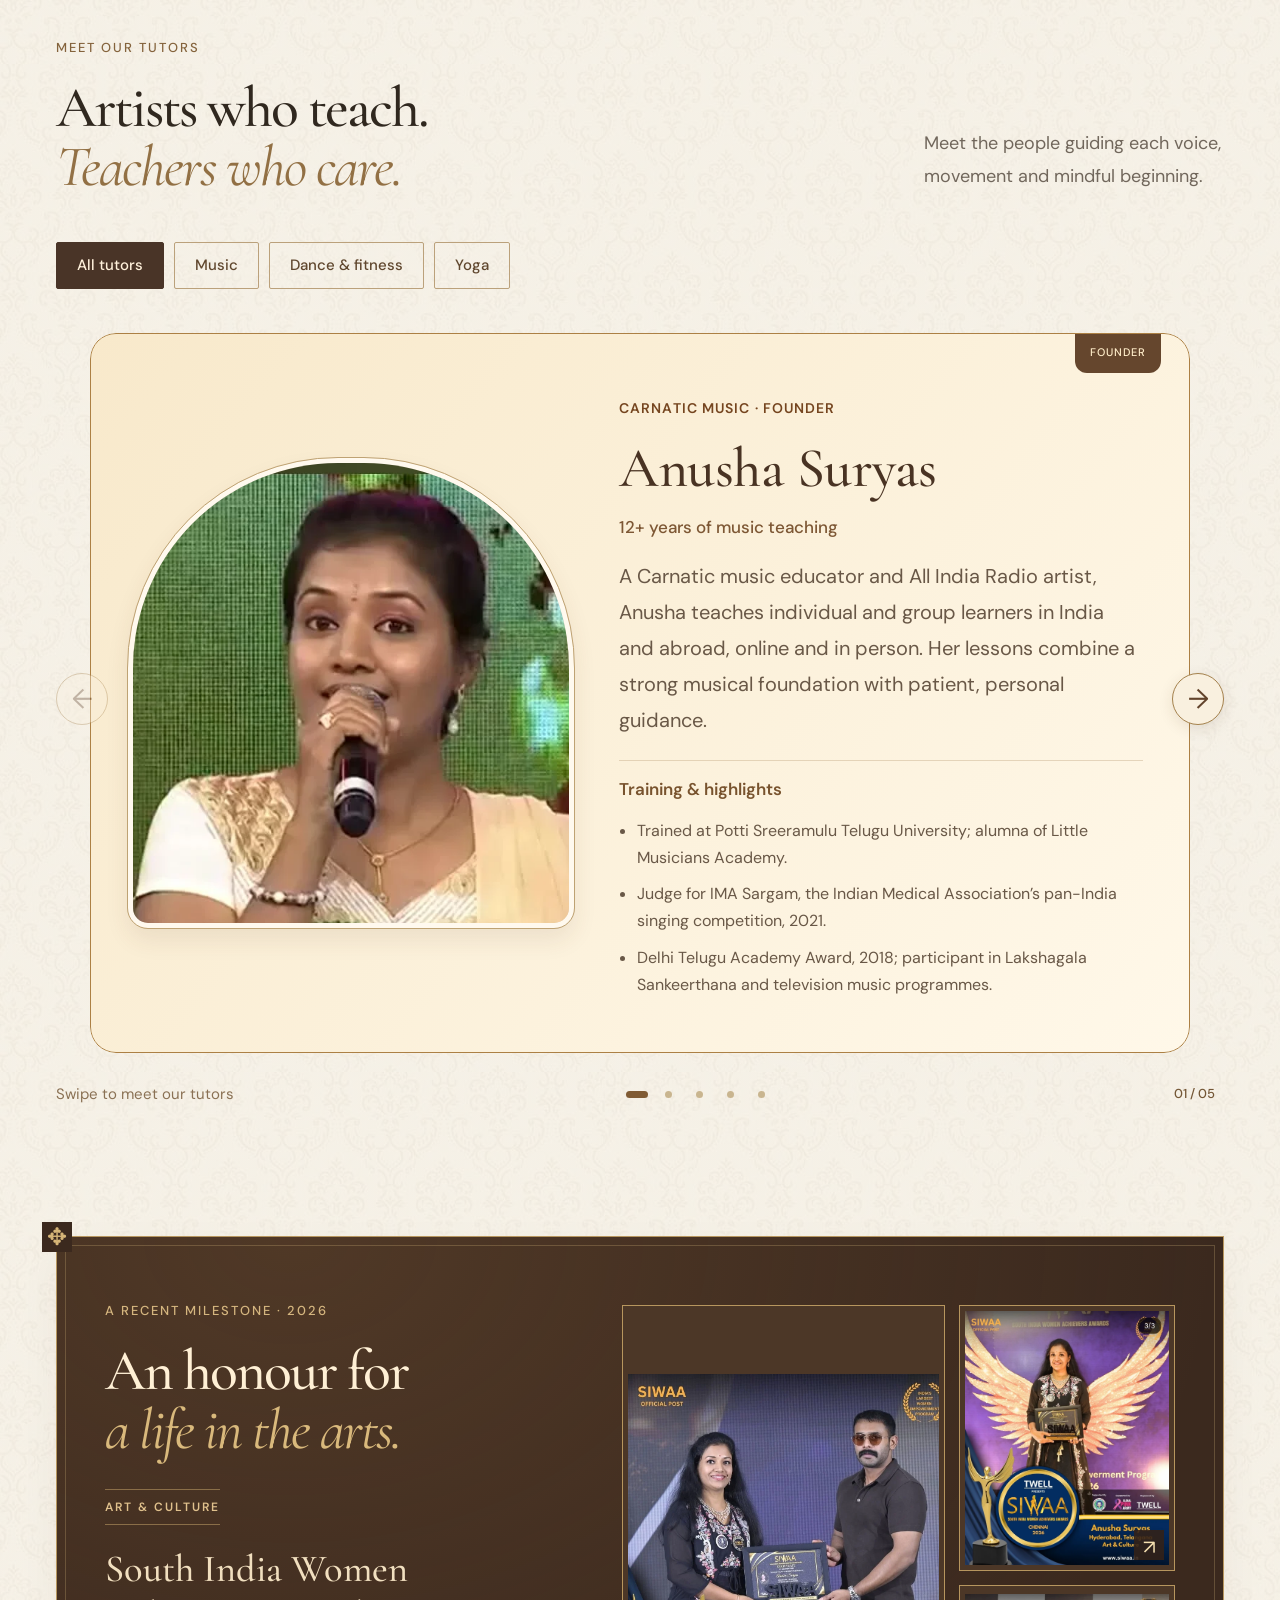
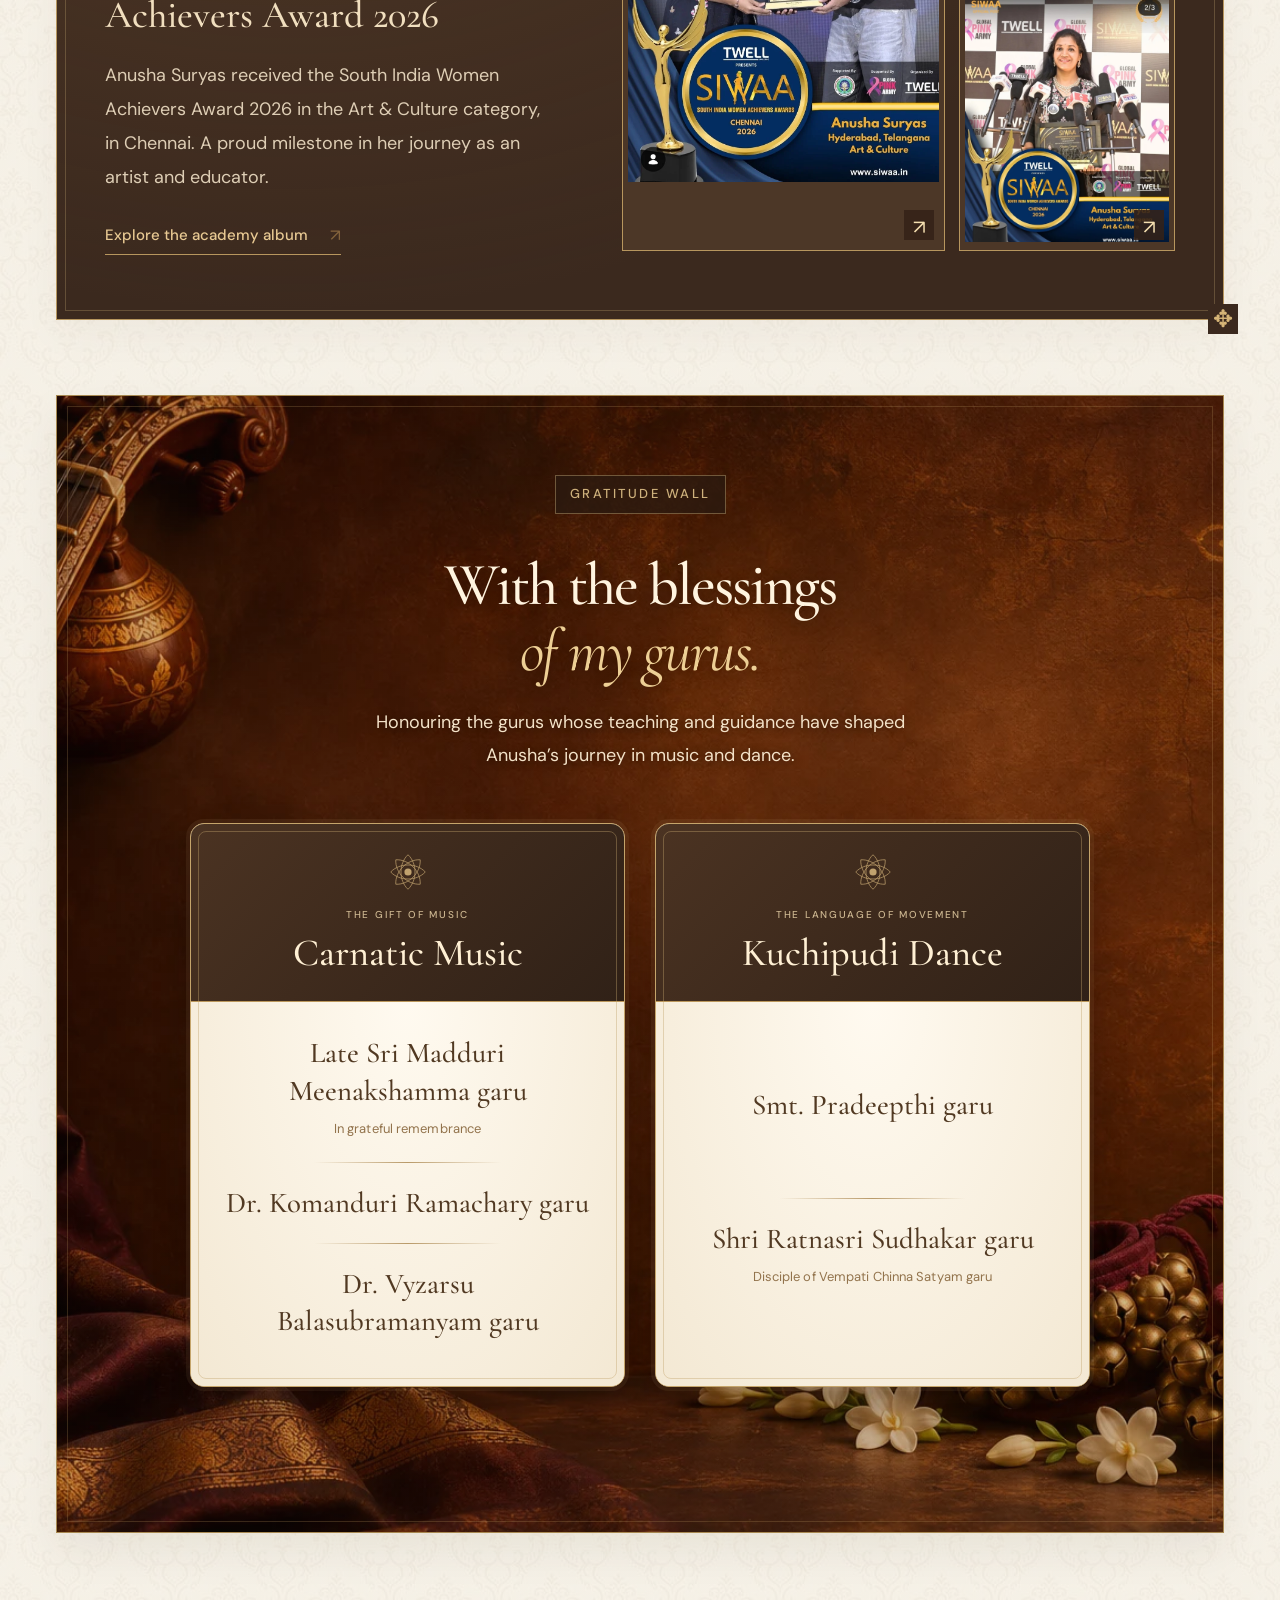
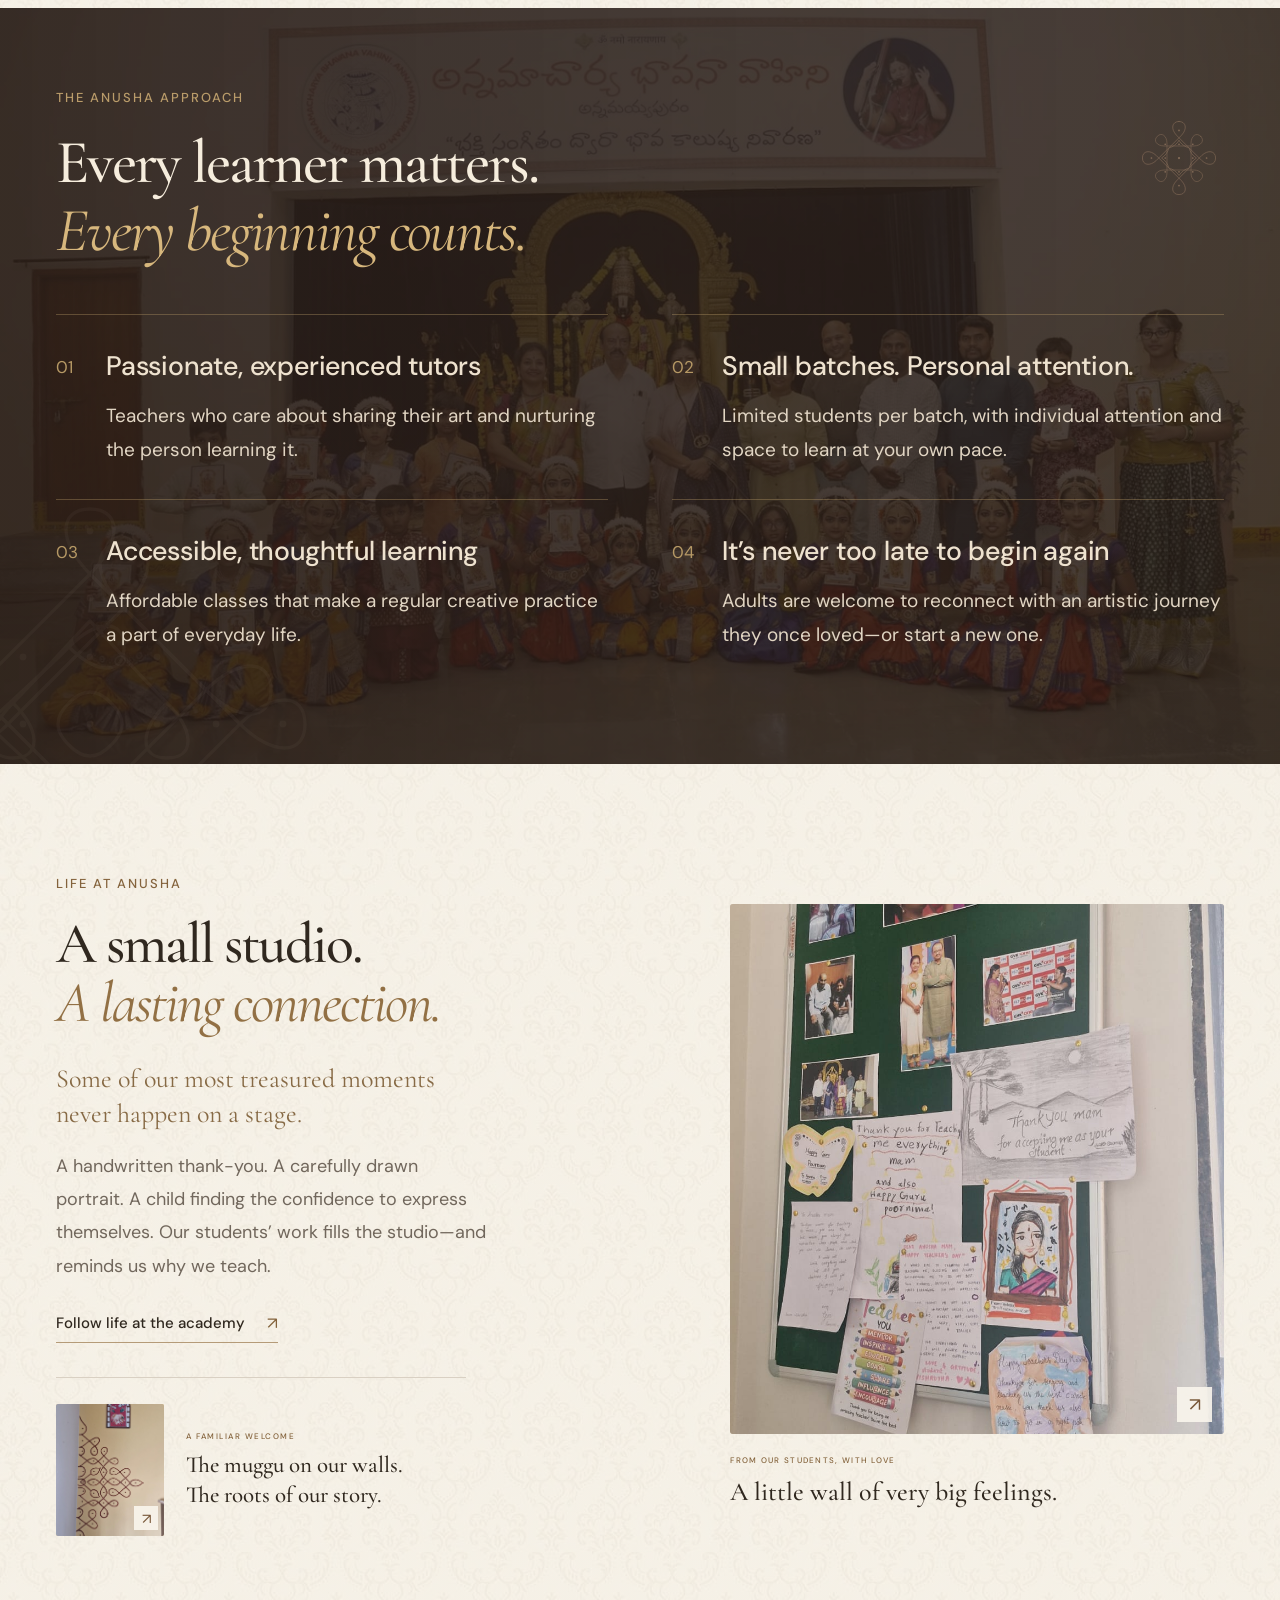
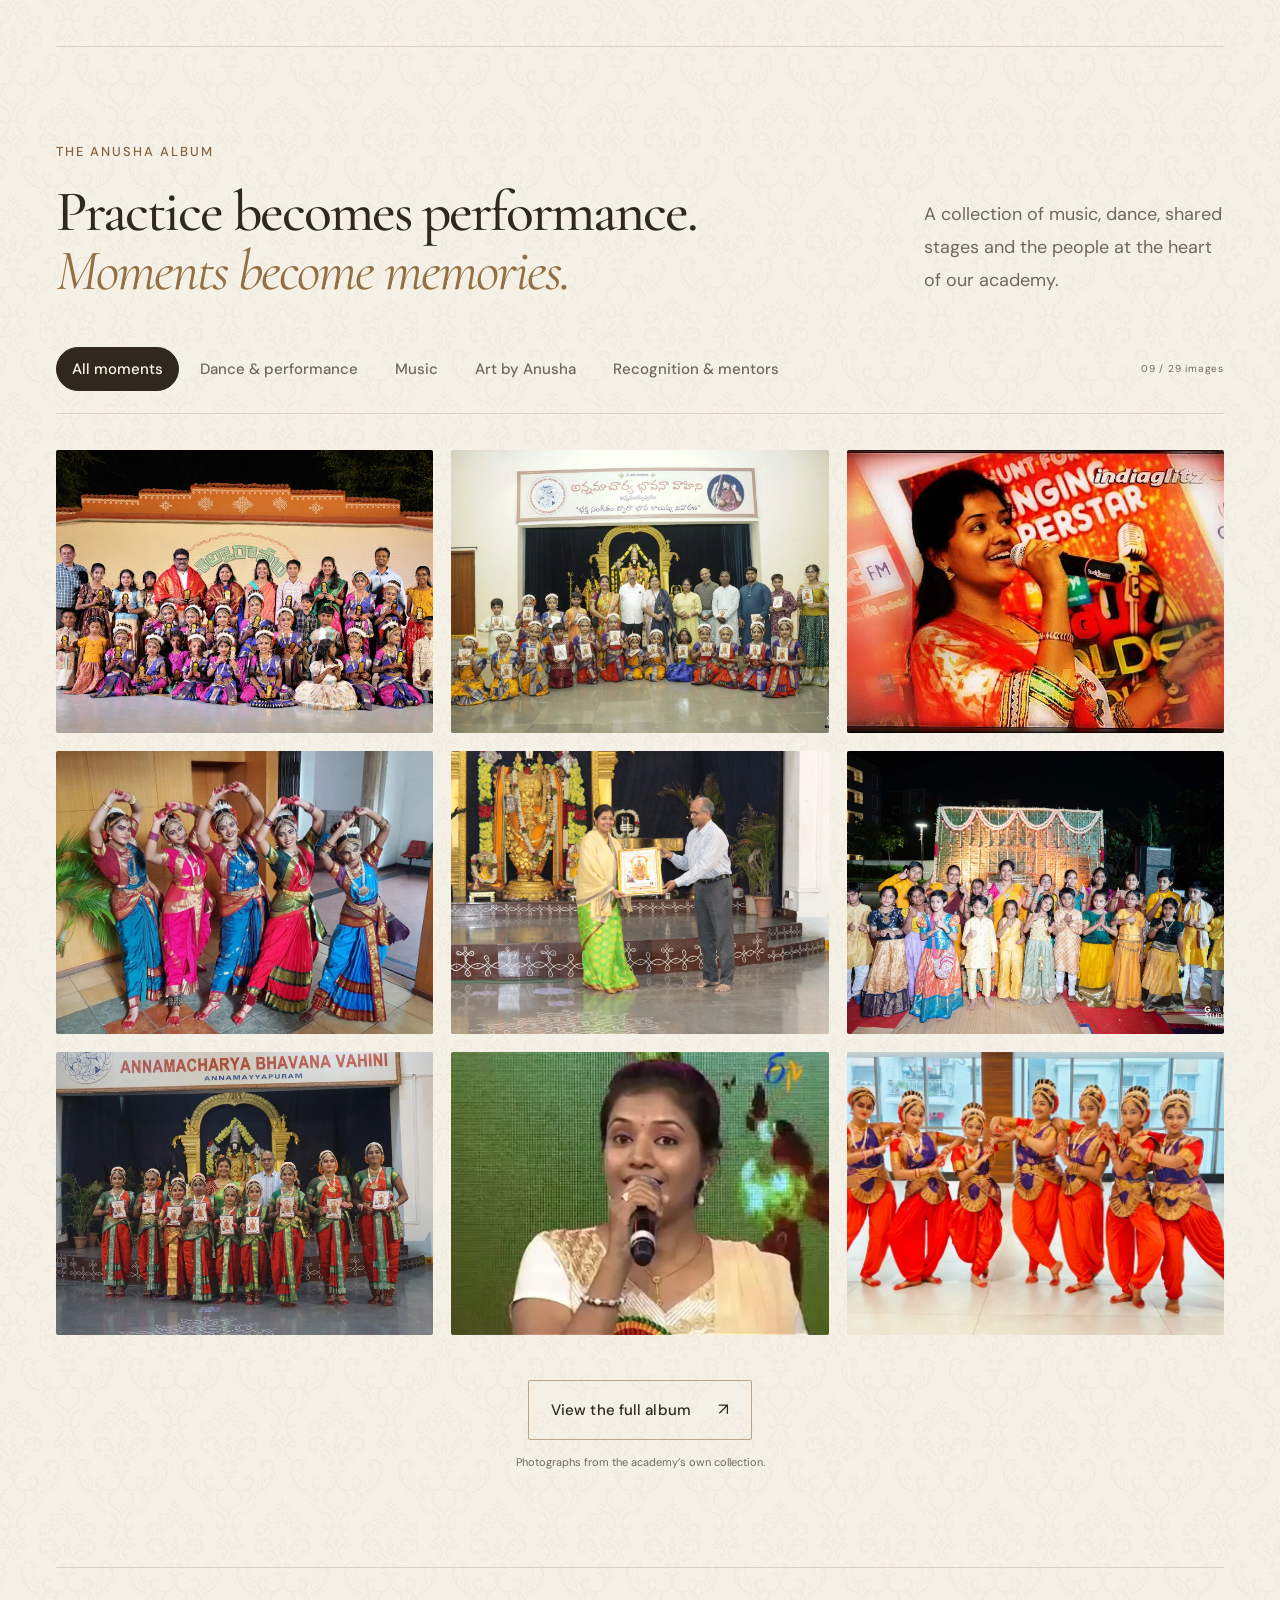
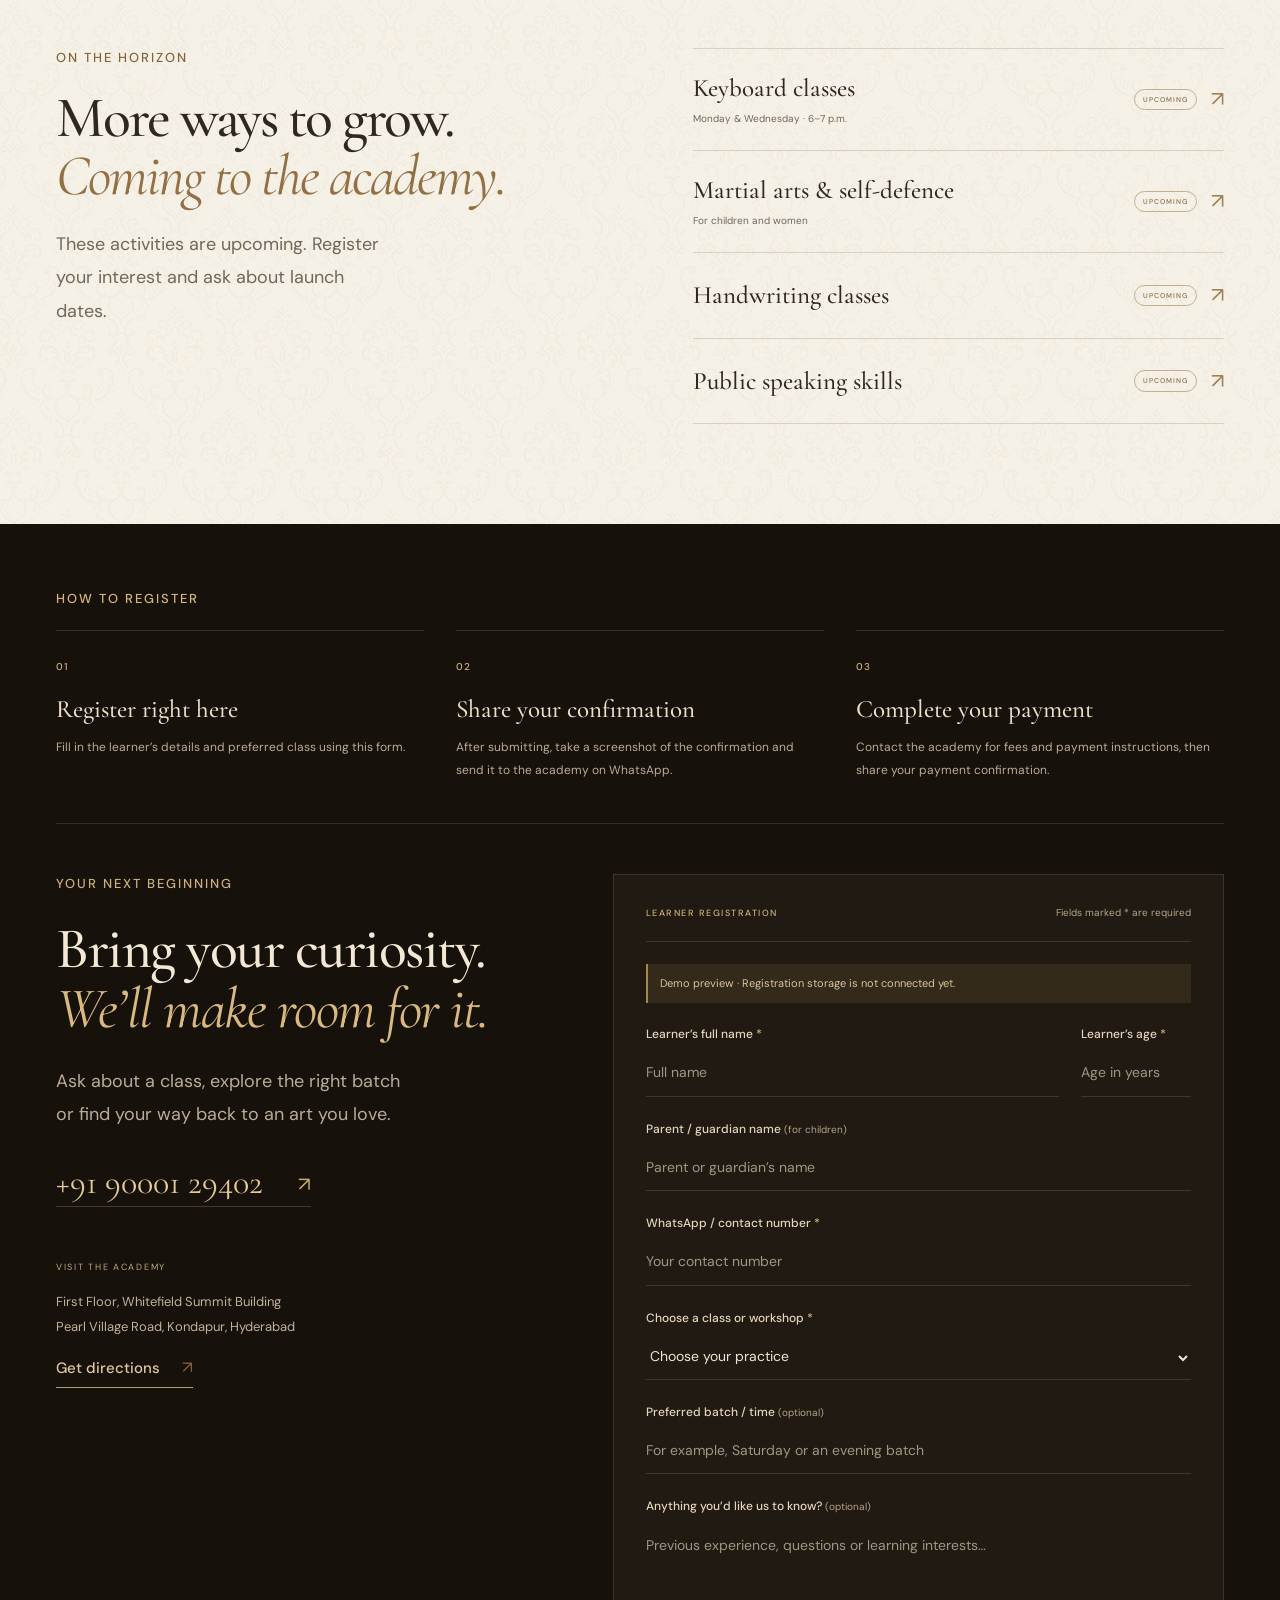
==== commit 03cdf77c: "Refine gratitude wall dedication cards" ====
--- a/index.html
+++ b/index.html
@@ -46,7 +46,7 @@
 <link rel="stylesheet" href="readability.css?v=1">
 <link rel="stylesheet" href="workshop-scroll.css?v=brand-2">
 <script src="workshop-scroll.js?v=1" defer></script>
-<link rel="stylesheet" href="people.css?v=gratitude-image-8">
+<link rel="stylesheet" href="people.css?v=guru-dedications-9">
 <script src="people.js?v=visible-highlights-4" defer></script>
 </head>
 <body class="contemporary">
@@ -258,7 +258,7 @@
 </section>
 <section class="gratitude section" id="gratitude" aria-labelledby="gratitude-title">
  <div class="gratitude-intro"><img class="gratitude-motif" src="assets/muggu.svg" alt="" aria-hidden="true" width="70" height="70"><p class="eyebrow">GRATITUDE WALL</p><h2 id="gratitude-title">With the blessings<br><em>of my gurus.</em></h2><p>Honouring the gurus whose teaching and guidance have shaped Anusha’s journey in music and dance.</p></div>
- <div class="guru-groups"><article><span class="guru-discipline">THE GIFT OF MUSIC</span><h3>Carnatic Music</h3><ul><li>Late Sri Madduri Meenakshamma garu<small>In grateful remembrance</small></li><li>Dr. Komanduri Ramachary garu</li><li>Dr. Vyzarsu Balasubramanyam garu</li></ul></article><article><span class="guru-discipline">THE LANGUAGE OF MOVEMENT</span><h3>Kuchipudi Dance</h3><ul><li>Smt. Pradeepthi garu</li><li>Shri Ratnasri Sudhakar garu<small>Disciple of Vempati Chinna Satyam garu</small></li></ul></article></div>
+ <div class="guru-groups"><article class="guru-dedication"><div class="guru-panel-heading"><svg class="guru-flower" viewBox="0 0 64 64" fill="none" aria-hidden="true"><path d="M32 8C19 20 19 44 32 56C45 44 45 20 32 8Z" stroke="currentColor"/><path d="M8 32C20 19 44 19 56 32C44 45 20 45 8 32Z" stroke="currentColor"/><path d="M15 15C14 33 31 50 49 49C50 31 33 14 15 15Z" stroke="currentColor"/><path d="M49 15C31 14 14 31 15 49C33 50 50 33 49 15Z" stroke="currentColor"/><circle cx="32" cy="32" r="5" fill="currentColor"/></svg><span class="guru-discipline">THE GIFT OF MUSIC</span><h3>Carnatic Music</h3></div><ul><li>Late Sri Madduri Meenakshamma garu<small>In grateful remembrance</small></li><li>Dr. Komanduri Ramachary garu</li><li>Dr. Vyzarsu Balasubramanyam garu</li></ul></article><article class="guru-dedication"><div class="guru-panel-heading"><svg class="guru-flower" viewBox="0 0 64 64" fill="none" aria-hidden="true"><path d="M32 8C19 20 19 44 32 56C45 44 45 20 32 8Z" stroke="currentColor"/><path d="M8 32C20 19 44 19 56 32C44 45 20 45 8 32Z" stroke="currentColor"/><path d="M15 15C14 33 31 50 49 49C50 31 33 14 15 15Z" stroke="currentColor"/><path d="M49 15C31 14 14 31 15 49C33 50 50 33 49 15Z" stroke="currentColor"/><circle cx="32" cy="32" r="5" fill="currentColor"/></svg><span class="guru-discipline">THE LANGUAGE OF MOVEMENT</span><h3>Kuchipudi Dance</h3></div><ul><li>Smt. Pradeepthi garu</li><li>Shri Ratnasri Sudhakar garu<small>Disciple of Vempati Chinna Satyam garu</small></li></ul></article></div>
 </section>
 <section class="learning-section" id="approach">
 <div class="section learning">
--- a/people.css
+++ b/people.css
@@ -213,3 +213,17 @@
 .gratitude .guru-groups{max-width:900px;margin-inline:auto;gap:25px}
 .gratitude .guru-groups article{background:linear-gradient(135deg,#f5e9d1f5,#fff7e8f7);box-shadow:0 14px 32px #150a0730}
 @media(max-width:700px){.contemporary .gratitude{padding:40px 23px 90px;background-size:auto 720px;background-repeat:no-repeat;background-position:top center}.gratitude .gratitude-intro{padding:8px 0 20px;margin-bottom:25px}.contemporary .gratitude #gratitude-title{font-size:40px}.gratitude .guru-groups{gap:22px}}
+
+/* Framed ivory dedication cards, with bronze headings and engraved floral detail. */
+.gratitude .guru-groups{gap:30px;align-items:stretch}
+.gratitude .guru-groups article.guru-dedication{display:flex;flex-direction:column;padding:0;border-radius:14px;border:1px solid #c5a56b;outline:0;background:#f7efdf;box-shadow:0 16px 35px #10080545,0 0 0 4px #d6b77d16;overflow:hidden}
+.guru-dedication::after{content:"";position:absolute;inset:7px;border:1px solid #c1a36c66;border-radius:8px;pointer-events:none}
+.guru-panel-heading{position:relative;padding:25px 22px 27px;background:linear-gradient(135deg,#4b3322,#302117);color:#d7b77d;border-bottom:1px solid #bb975b}
+.guru-flower{display:block;width:46px;height:46px;margin:0 auto 12px;opacity:.85}
+.gratitude .guru-panel-heading .guru-discipline{font:500 10px/1.6 var(--sans);letter-spacing:1.7px;margin:0 0 9px;color:#cbb58f}
+.gratitude .guru-panel-heading h3{font:500 clamp(31px,3vw,39px)/1.1 var(--serif);color:#fff0d4;margin:0}
+.gratitude .guru-groups .guru-dedication ul{display:flex;flex-direction:column;justify-content:space-evenly;flex:1;min-height:300px;padding:10px 30px 24px;margin:0;background:radial-gradient(ellipse at 50% 0,#fffaf0,#f3e8d3)}
+.gratitude .guru-groups .guru-dedication li{position:relative;border:0;padding:22px 0;color:#513922;font:500 clamp(24px,2.25vw,29px)/1.3 var(--serif);text-wrap:balance}
+.gratitude .guru-groups .guru-dedication li+li::before{content:"";position:absolute;top:0;left:25%;right:25%;height:1px;background:linear-gradient(90deg,transparent,#b99a69,transparent)}
+.gratitude .guru-groups .guru-dedication li small{font:400 13px/1.65 var(--sans);color:#92734c;max-width:275px;margin:9px auto 0;letter-spacing:.1px}
+@media(max-width:700px){.gratitude .guru-groups{gap:26px}.guru-panel-heading{padding:23px 20px 25px}.guru-flower{width:40px;height:40px}.gratitude .guru-groups .guru-dedication ul{min-height:270px;padding:10px 24px 23px}.gratitude .guru-groups .guru-dedication li{font-size:26px;padding-block:22px}.gratitude .guru-panel-heading h3{font-size:35px}}
